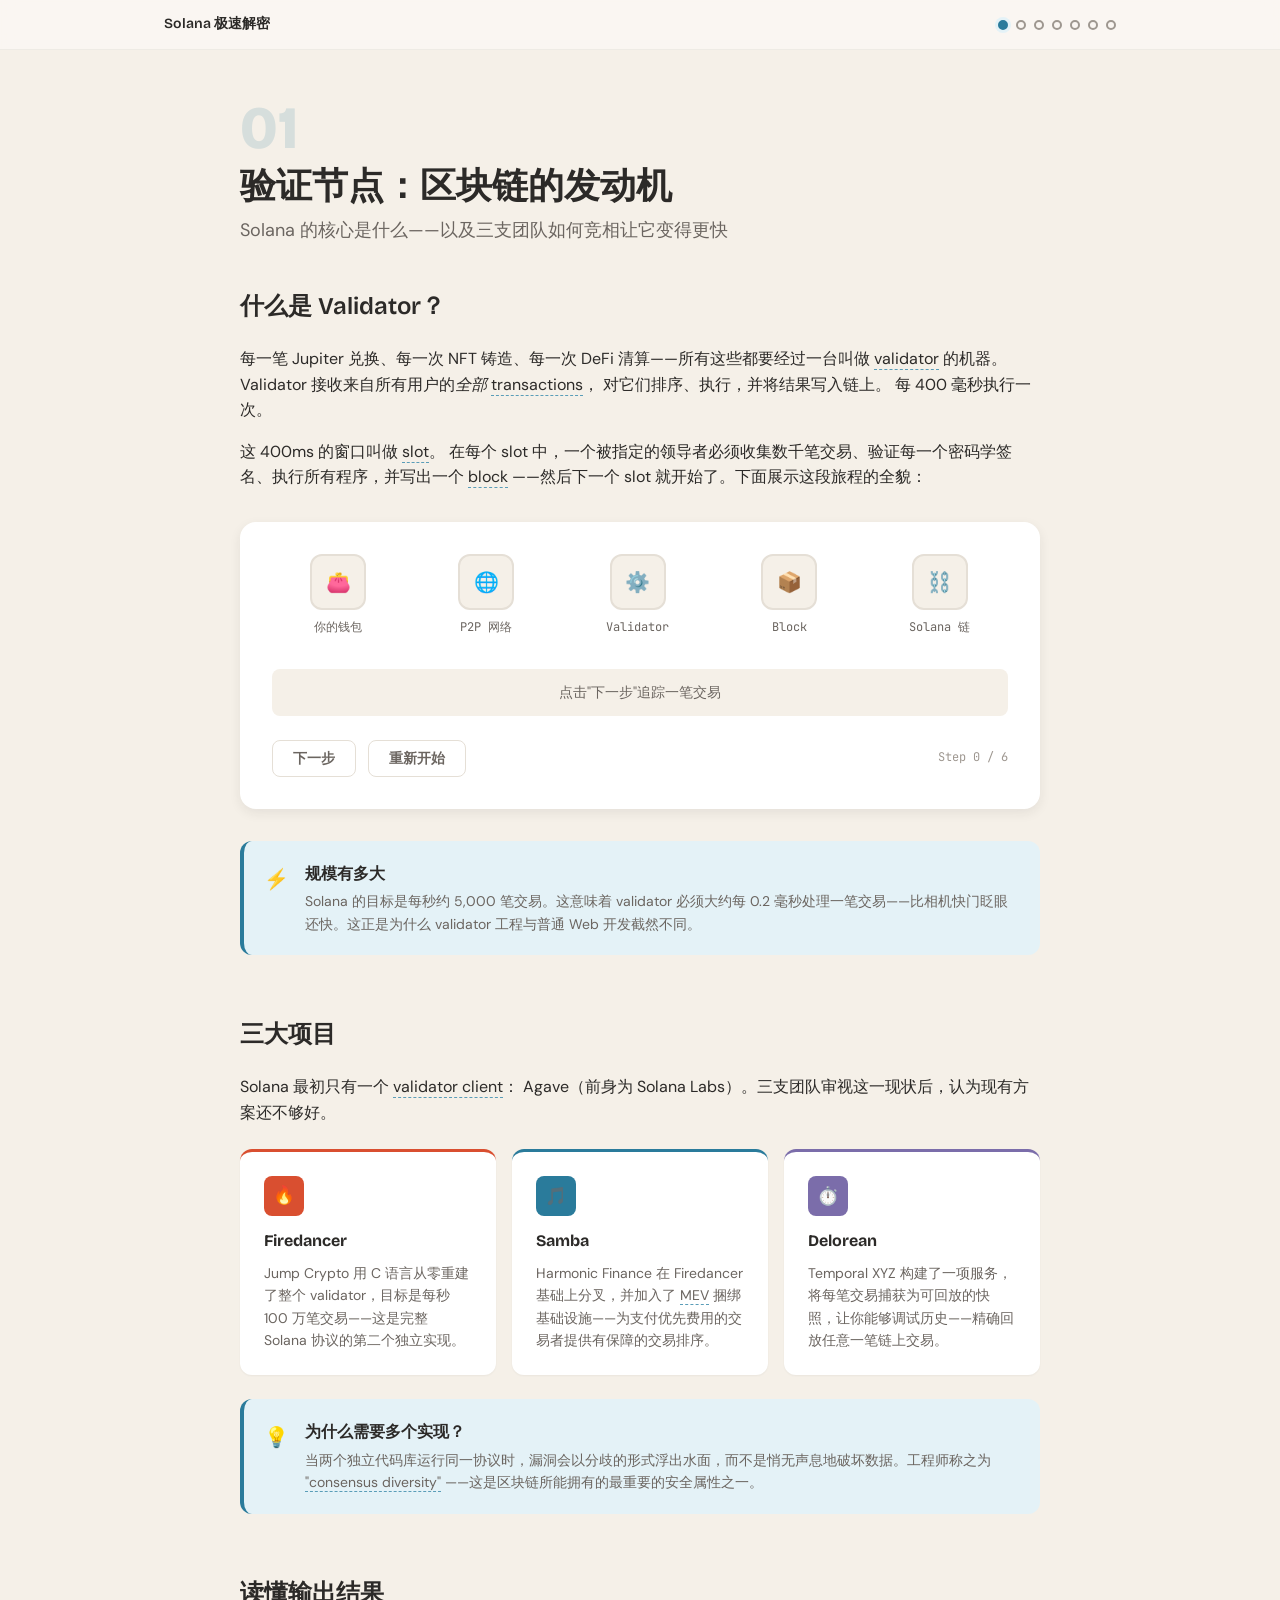
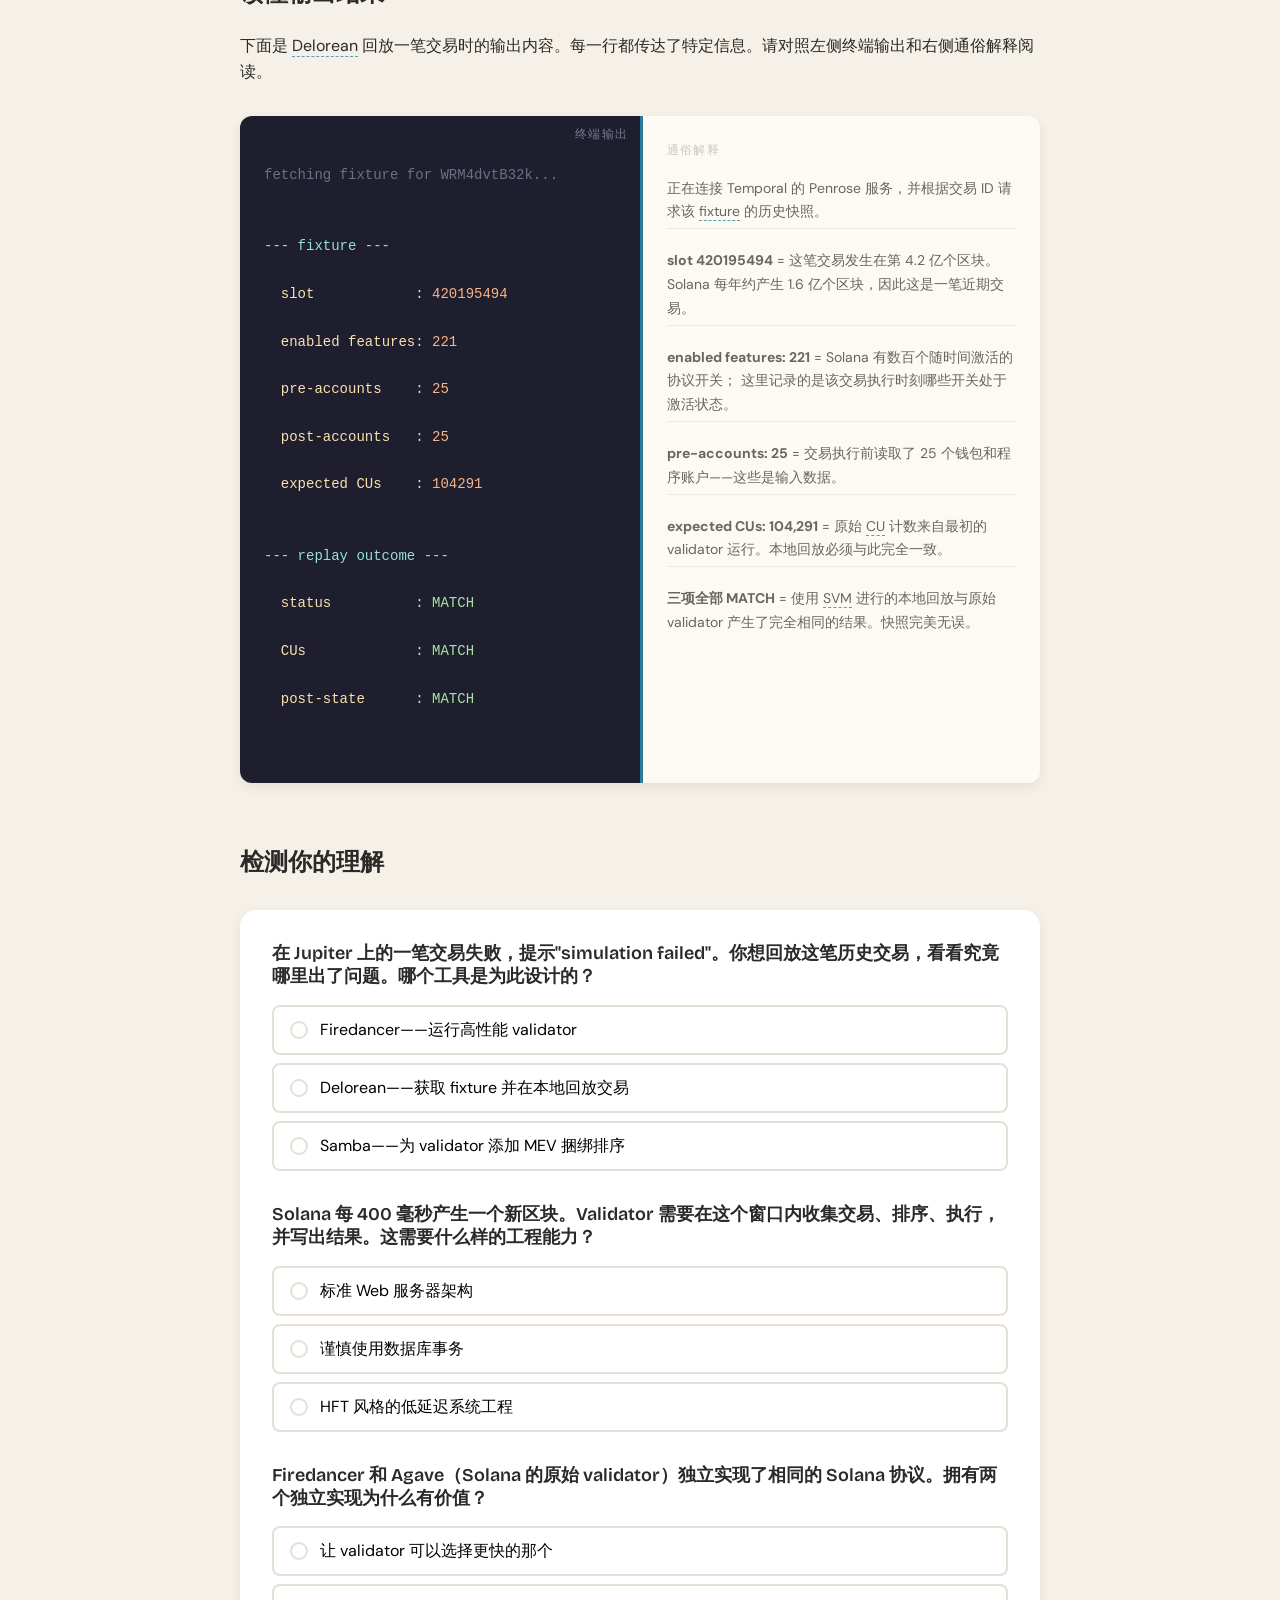
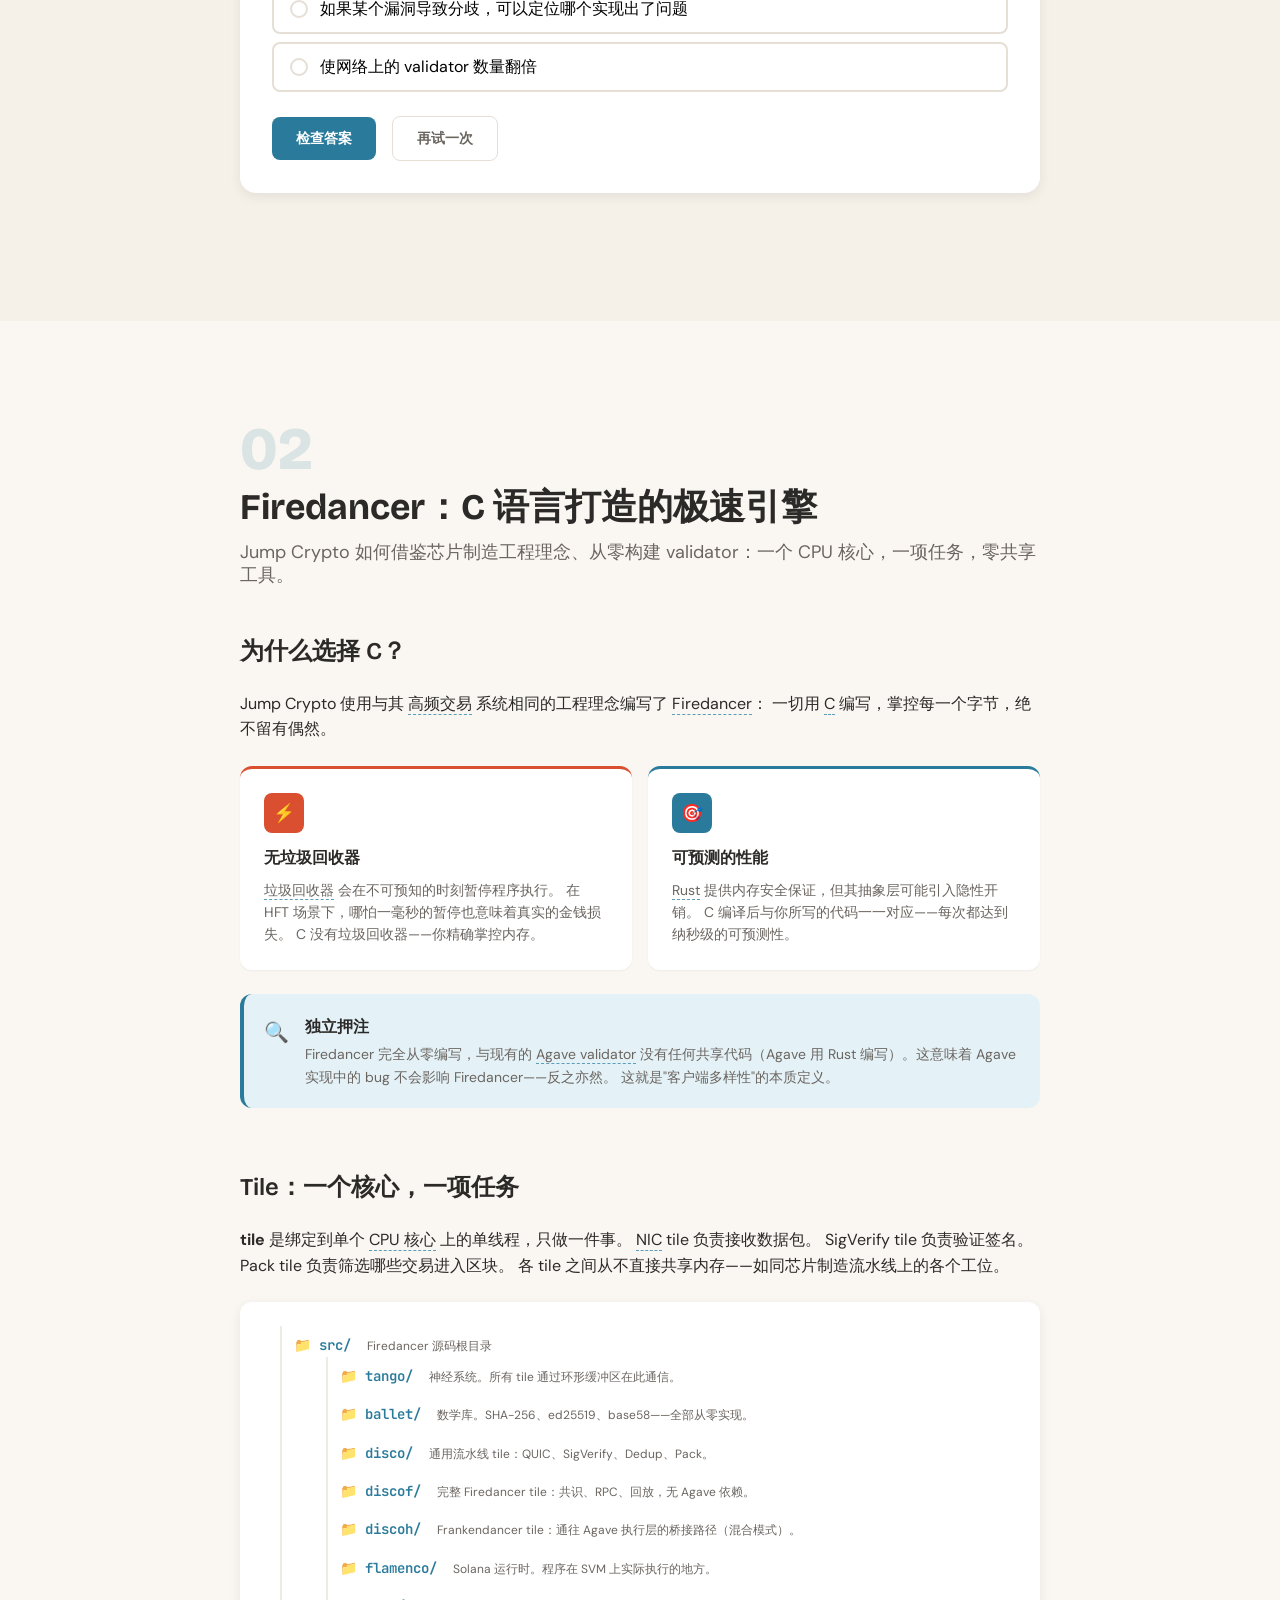
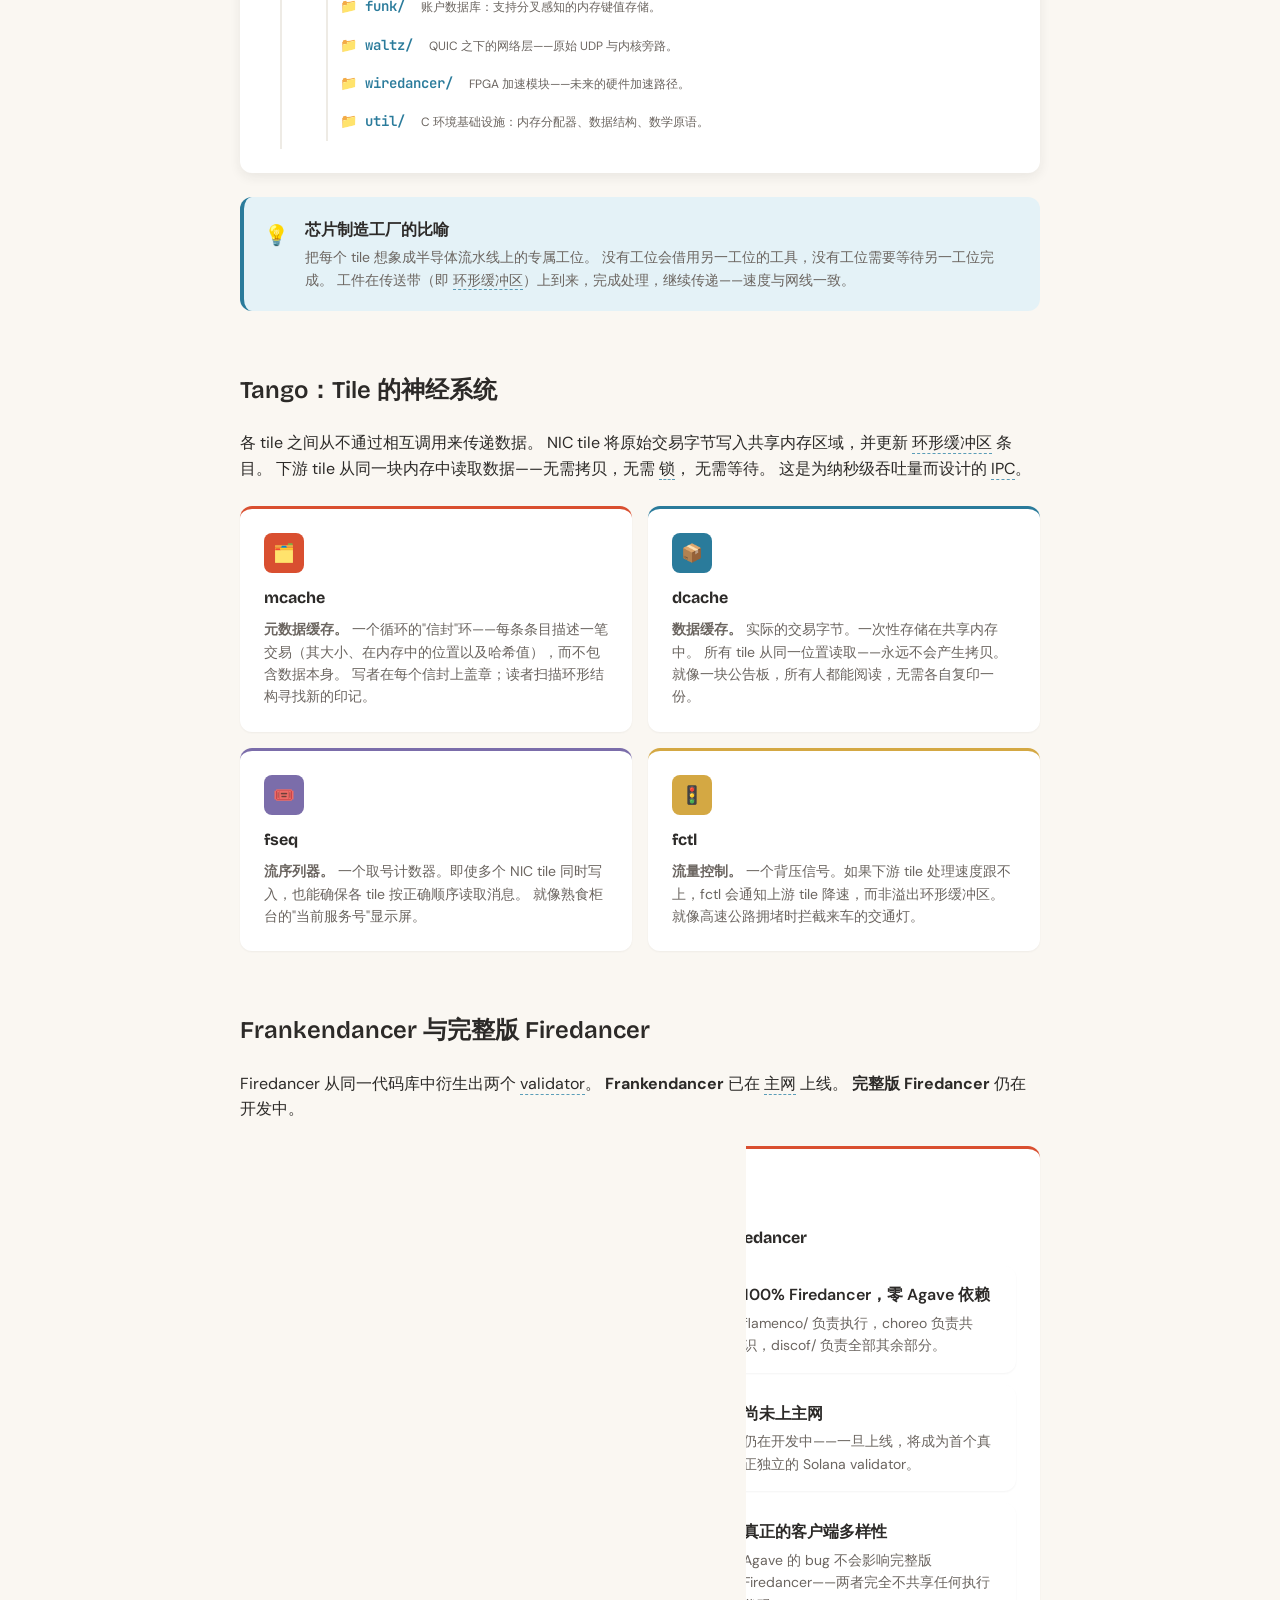
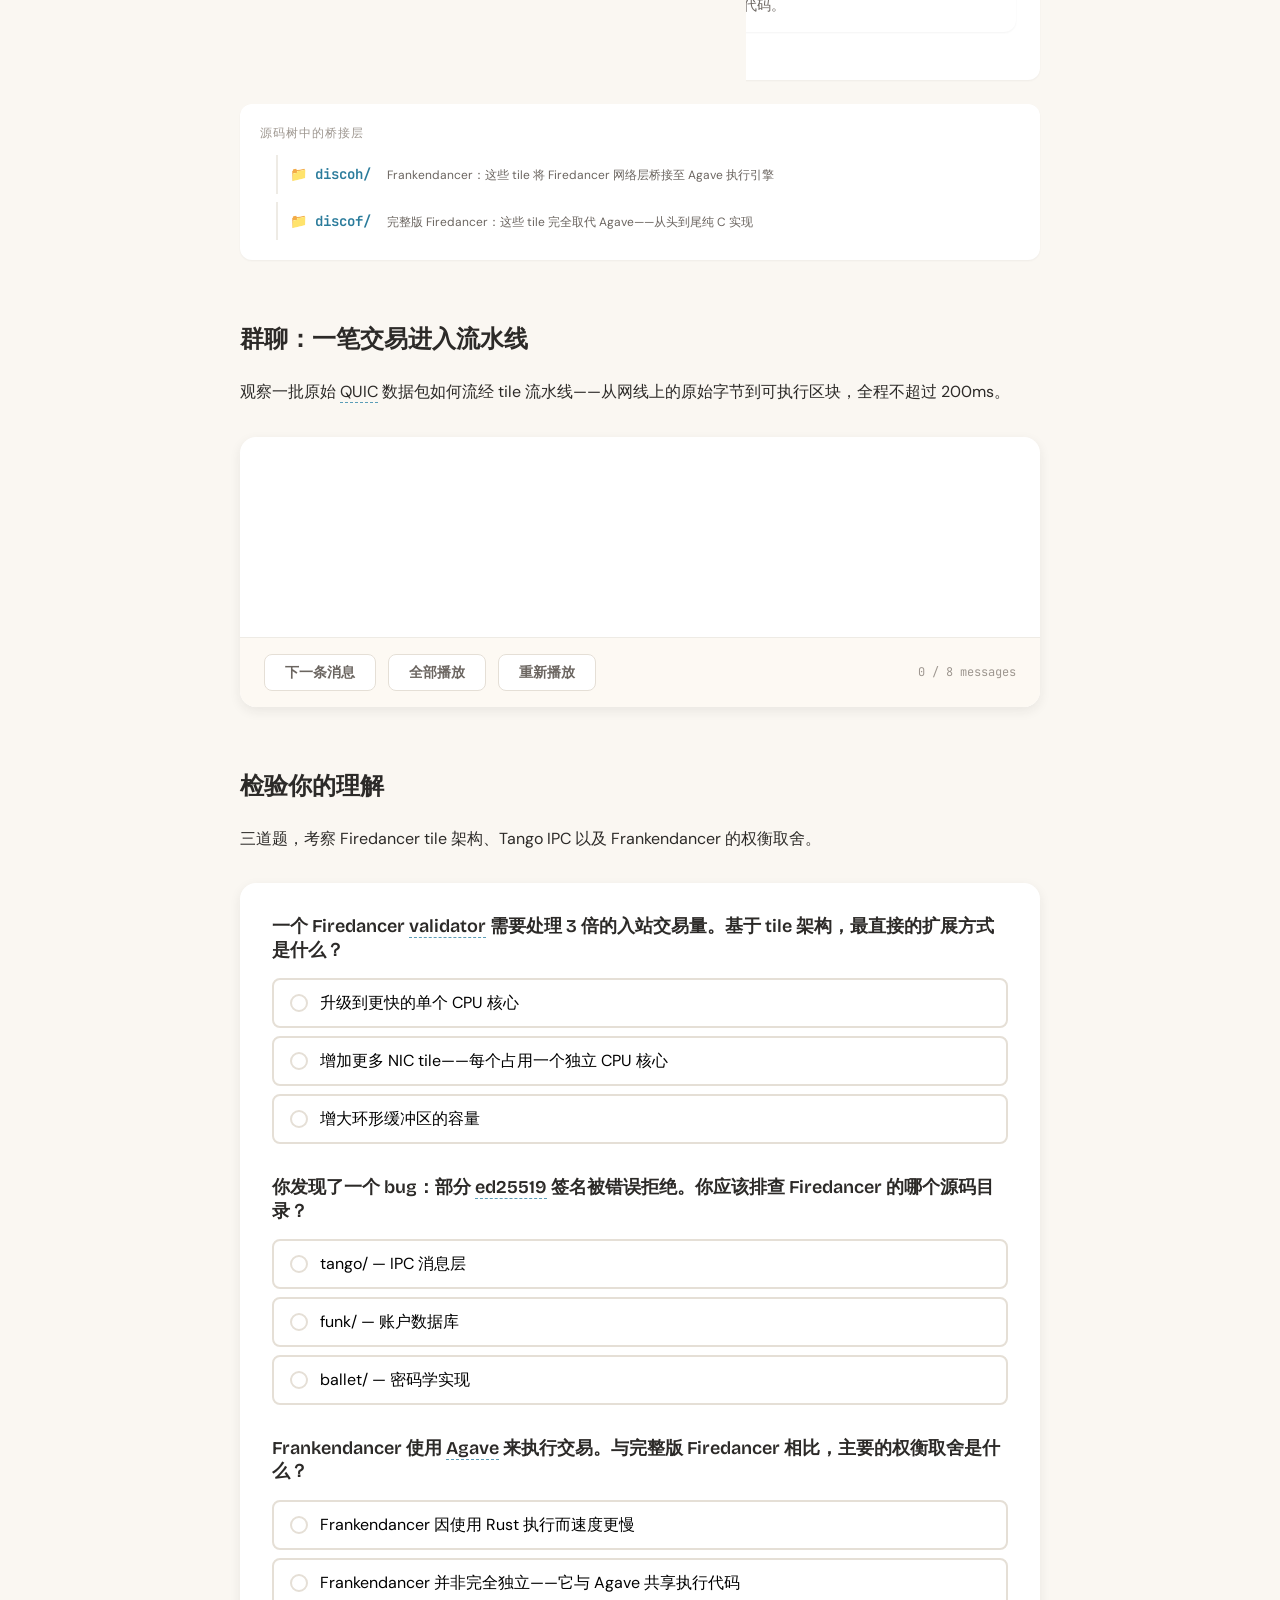
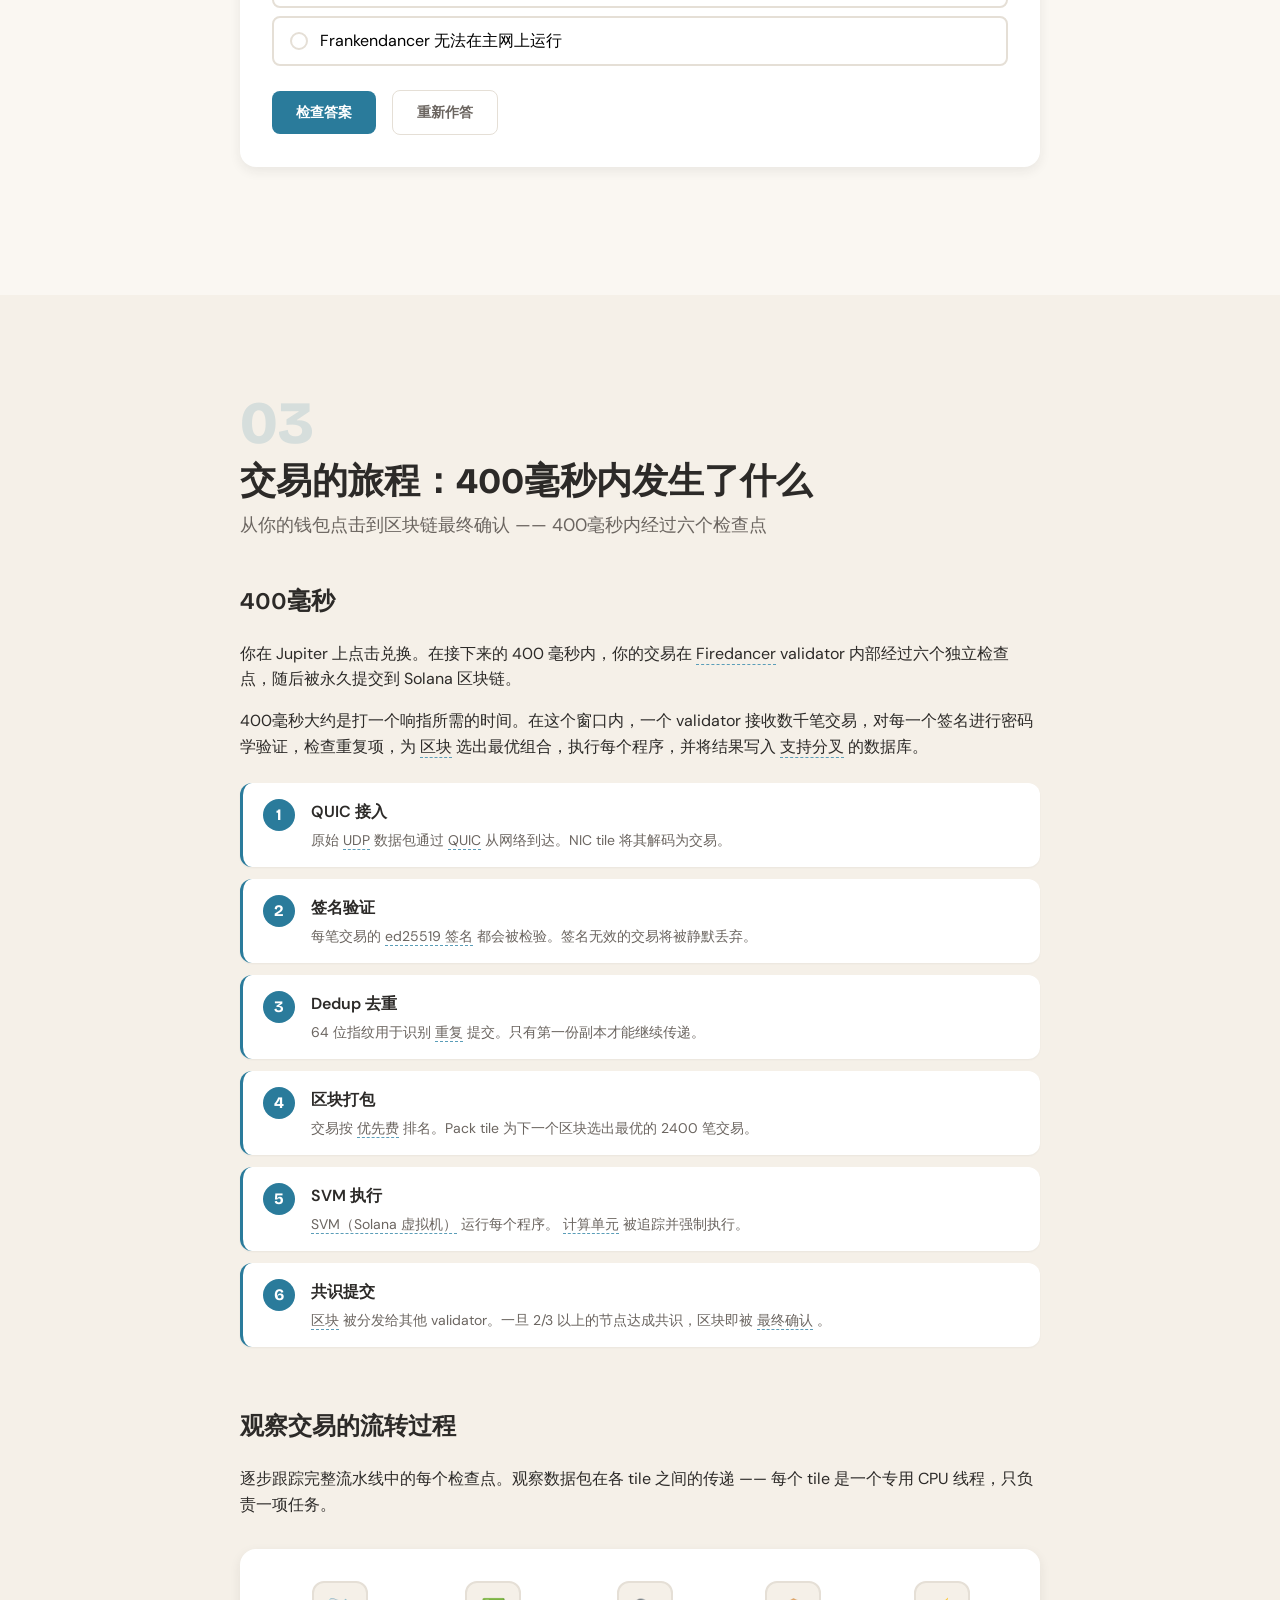
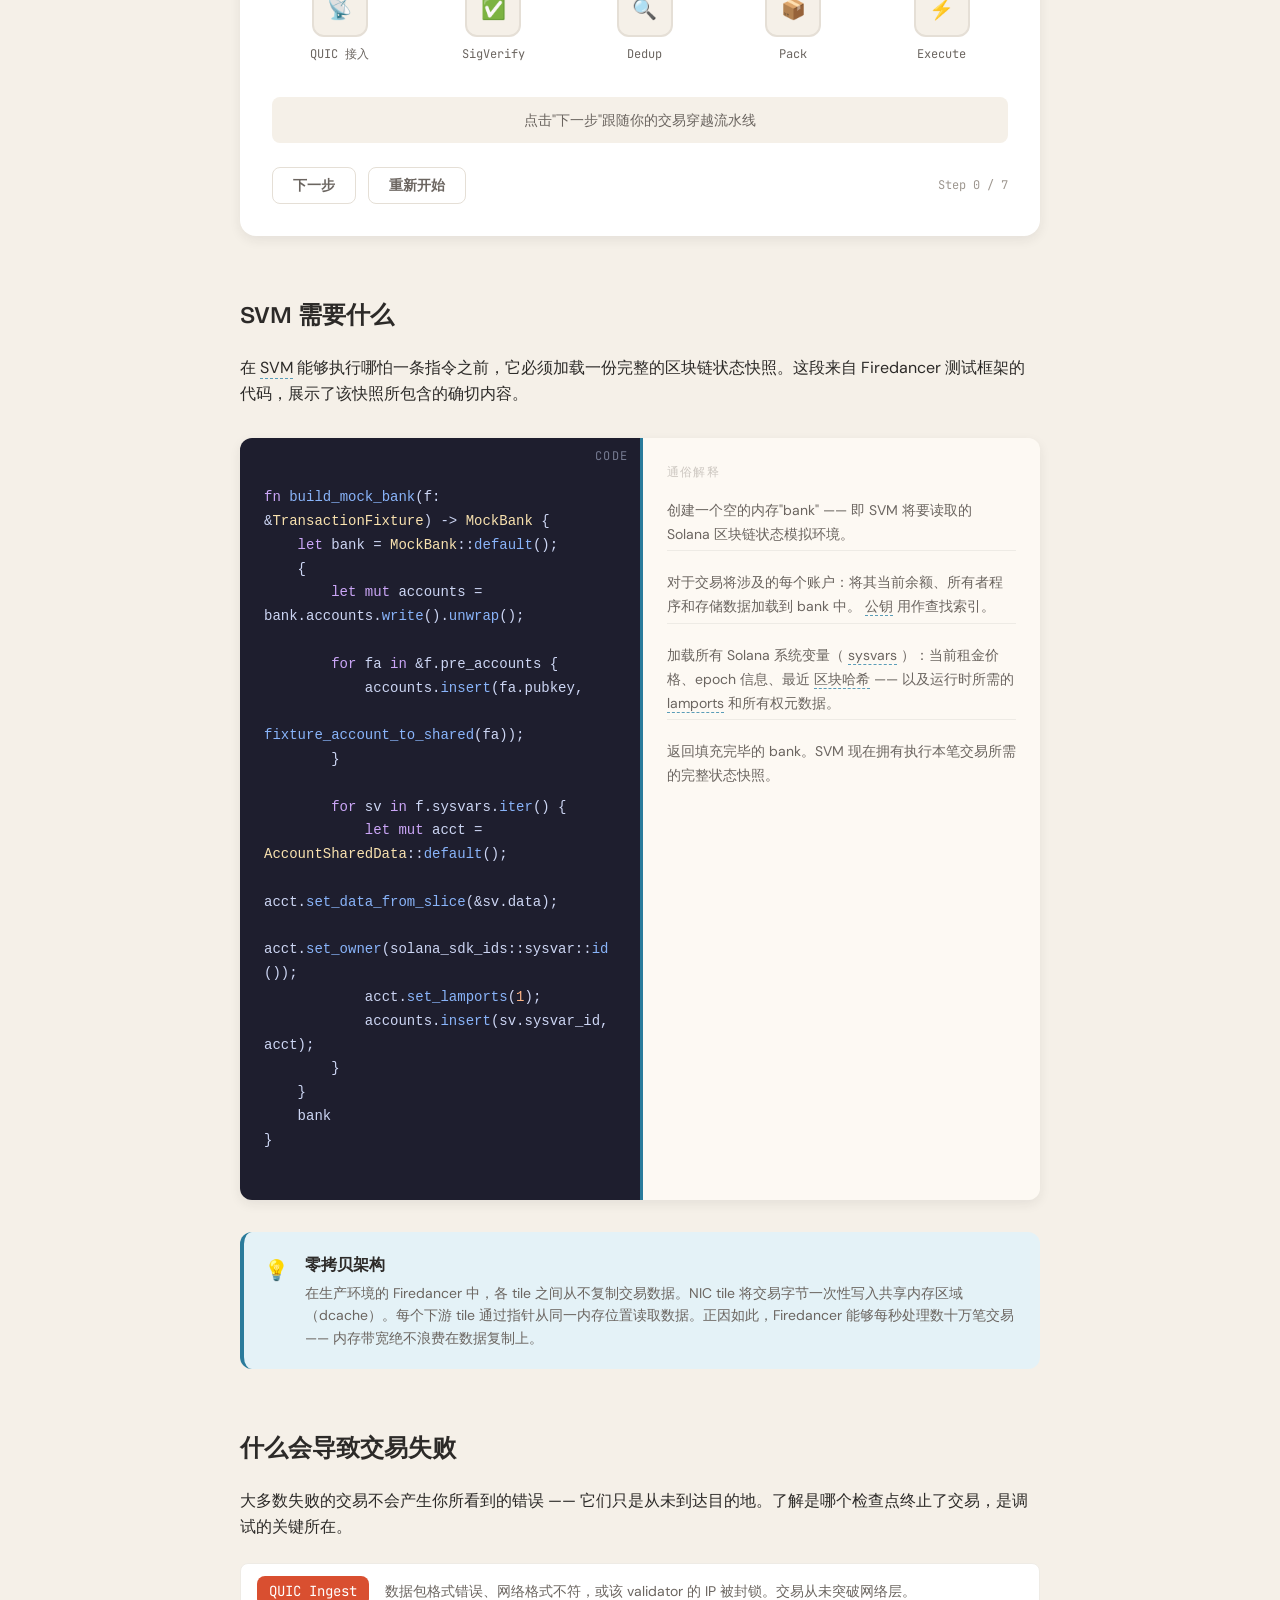
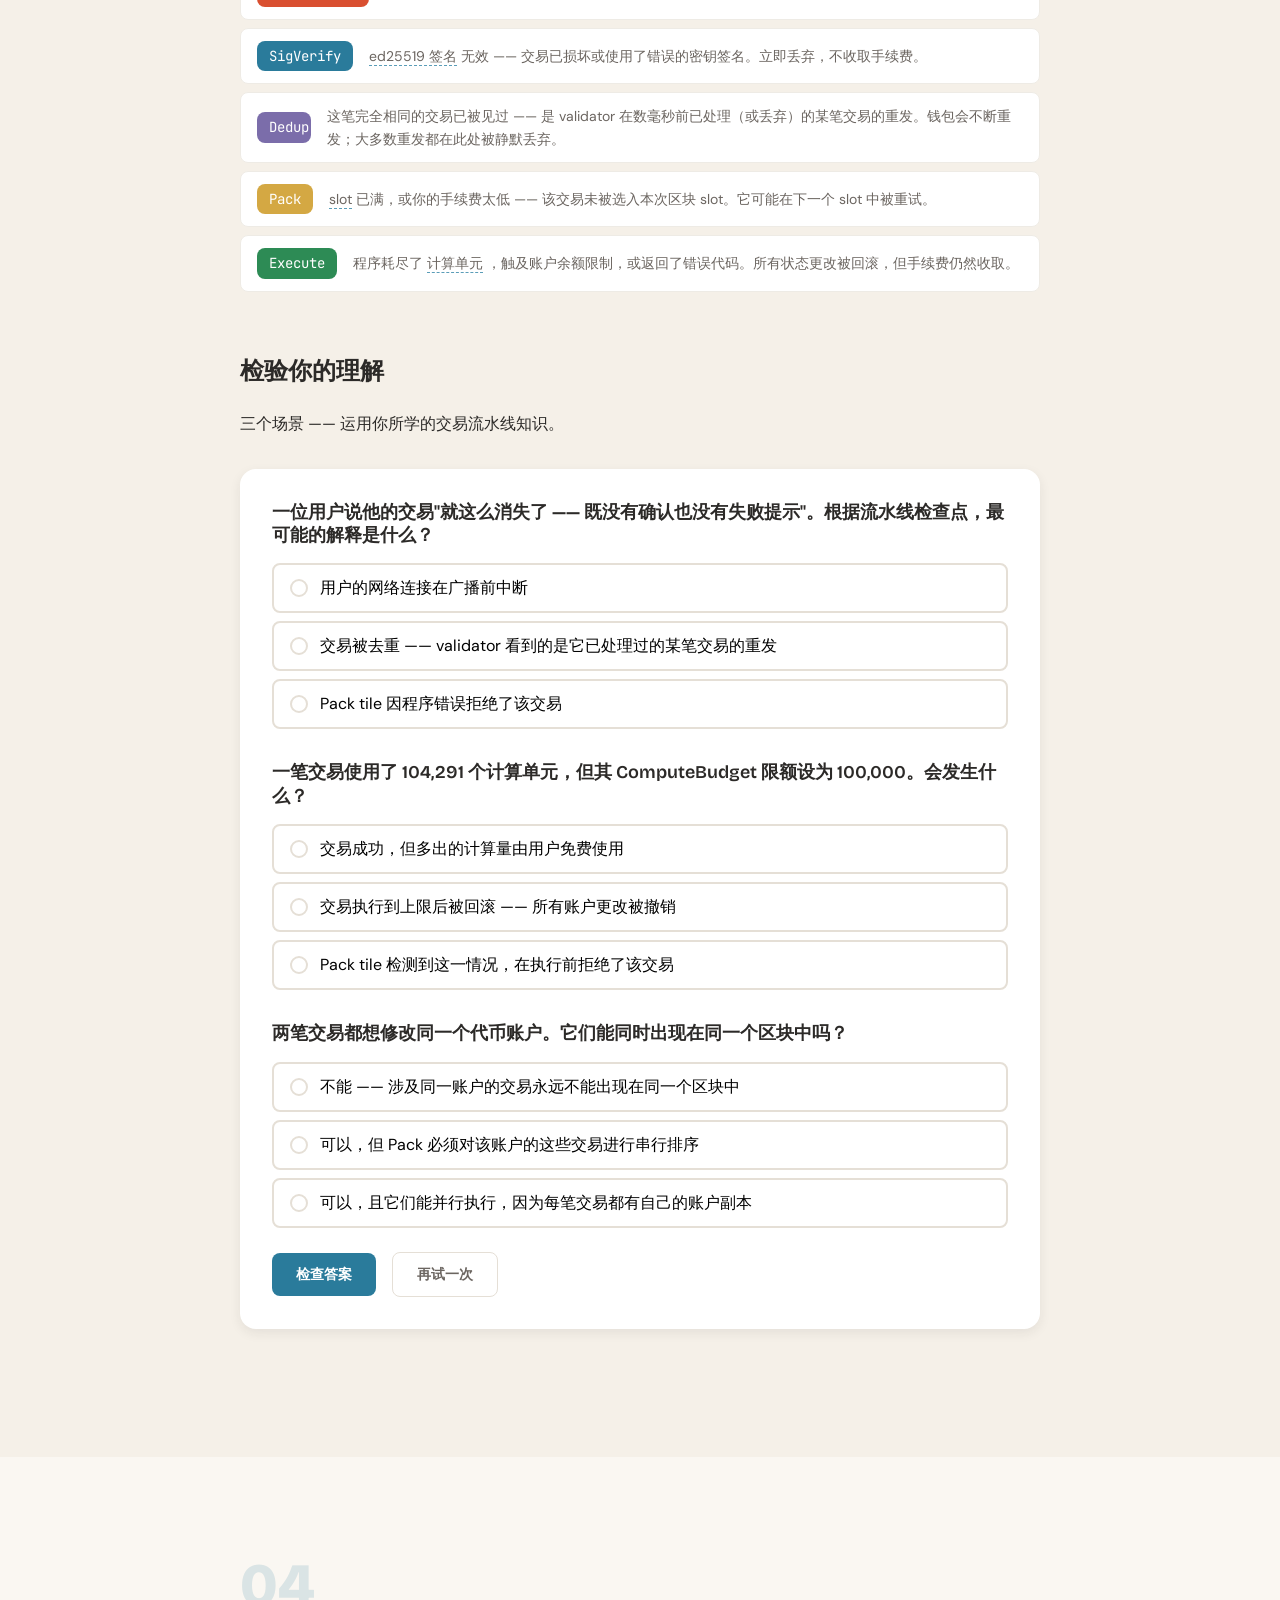
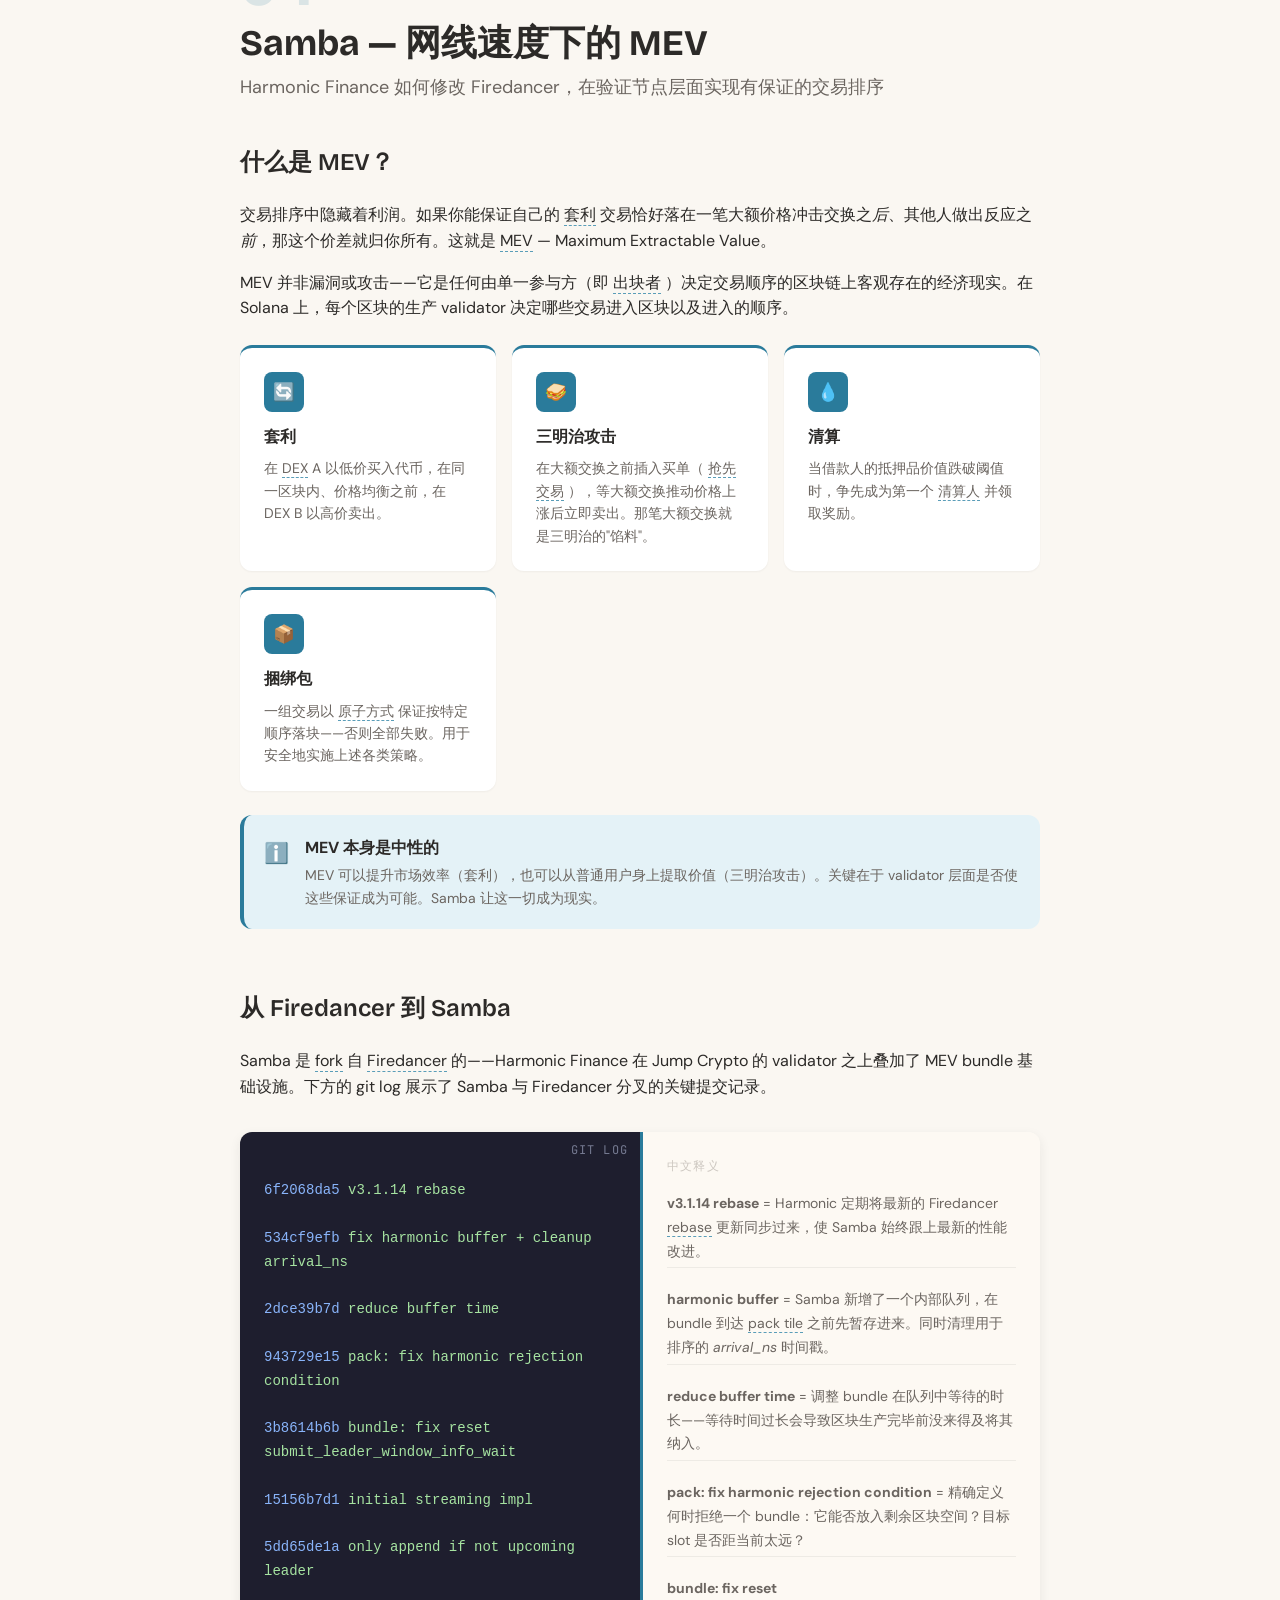
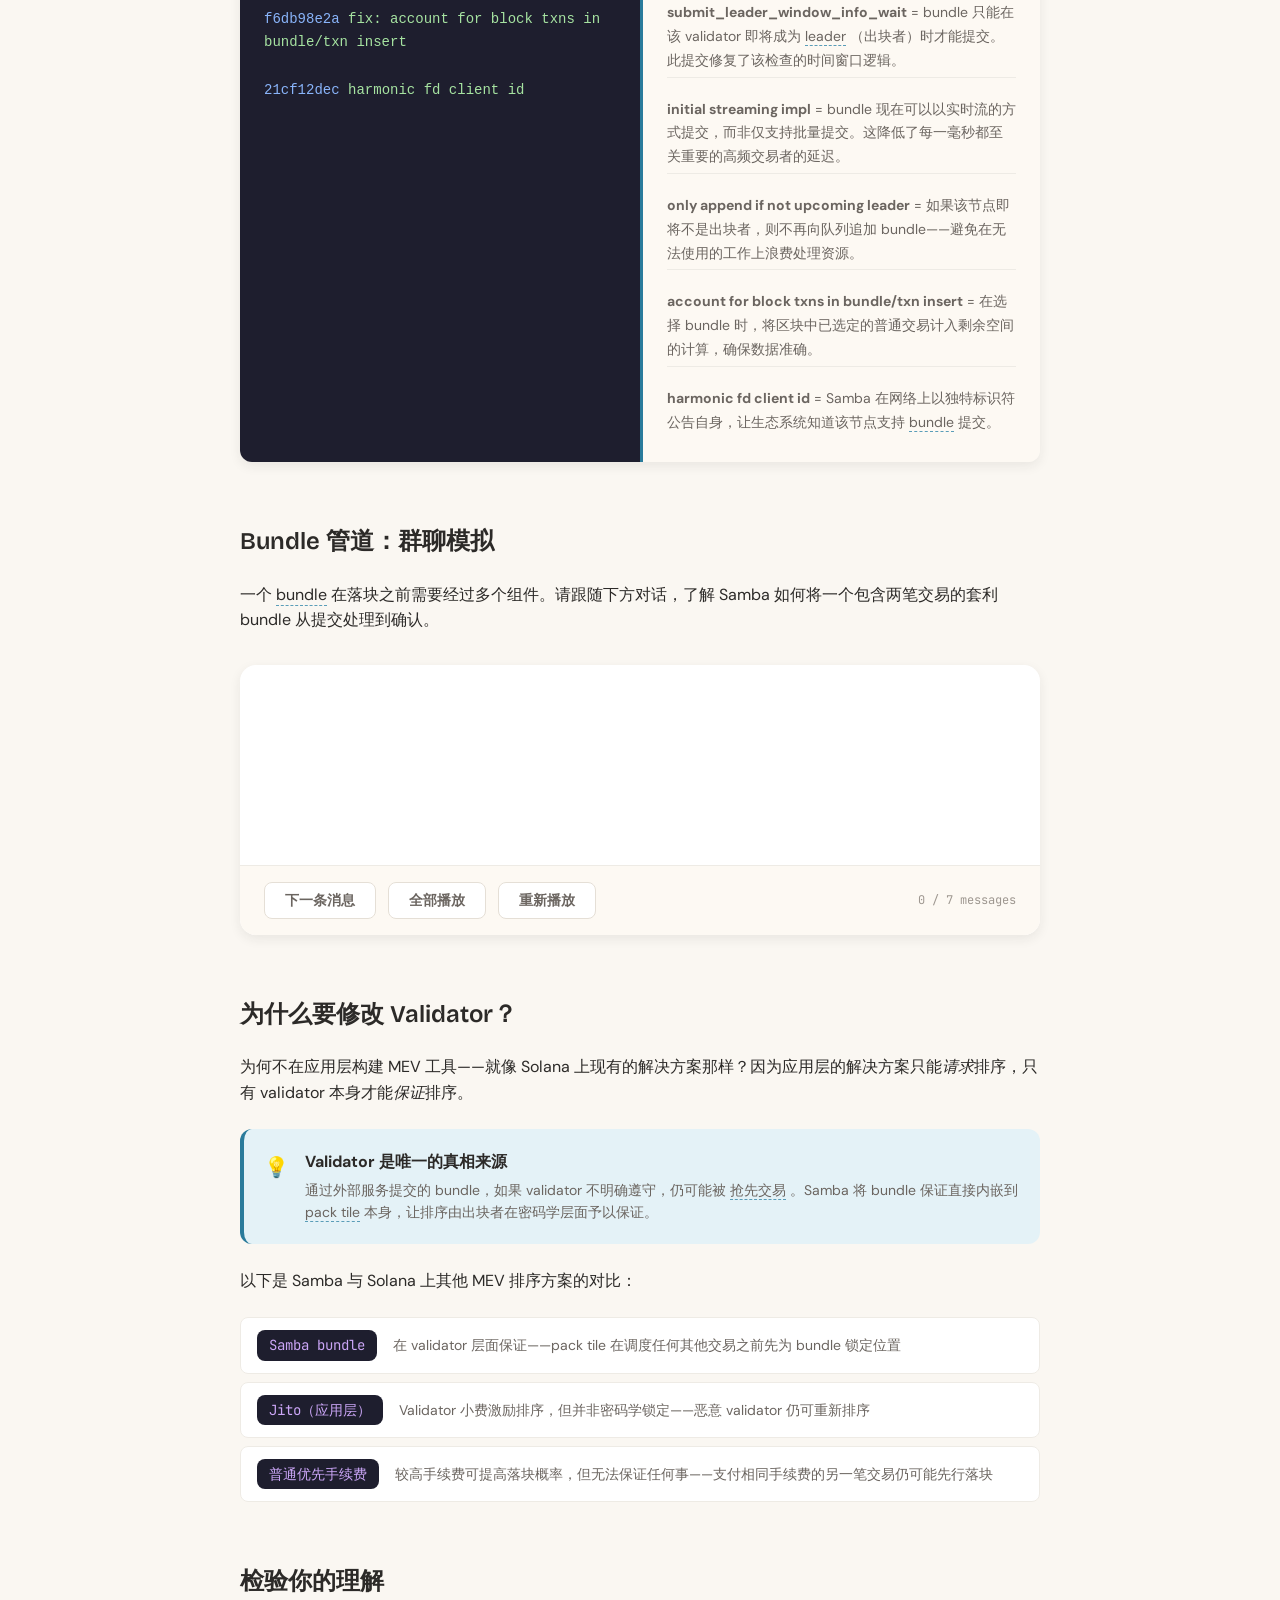
==== index.html @ f4f24567 "init: Solana 极速解密 — Solana Speed Demons course Self-contained 7-module HTML course on Solana validat" ====
<!DOCTYPE html>
<html lang="zh-CN">
<head>
  <meta charset="UTF-8">
  <meta name="viewport" content="width=device-width, initial-scale=1.0">
  <title>Solana 极速解密</title>

  <!-- 字体：使用国内镜像 loli.net 替代 Google Fonts -->
  <link rel="preconnect" href="https://fonts.loli.net">
  <link rel="preconnect" href="https://gstatic.loli.net" crossorigin>
  <link href="https://fonts.loli.net/css2?family=Bricolage+Grotesque:opsz,wght@12..96,400;12..96,600;12..96,700;12..96,800&family=DM+Sans:ital,opsz,wght@0,9..40,300;0,9..40,400;0,9..40,500;0,9..40,600;0,9..40,700;1,9..40,400;1,9..40,500&family=JetBrains+Mono:wght@400;500;600&display=swap" rel="stylesheet">

  <link rel="stylesheet" href="styles.css">

  <!-- Teal accent — crisp, technical, infrastructure-grade -->
  <style>
    :root {
      --color-accent:       #2A7B9B;
      --color-accent-hover: #1F6280;
      --color-accent-light: #E4F2F7;
      --color-accent-muted: #5A9DB8;
    }
  </style>

  <script src="main.js" defer></script>
</head>
<body>

  <nav class="nav" id="nav">
    <div class="progress-bar" id="progress-bar" role="progressbar" aria-valuenow="0" aria-valuemin="0" aria-valuemax="100"></div>
    <div class="nav-inner">
      <span class="nav-title">Solana 极速解密</span>
      <div class="nav-dots" id="nav-dots" role="tablist">
        <button class="nav-dot" data-target="module-1" data-tooltip="验证节点" role="tab" aria-label="第一章：验证节点"></button>
        <button class="nav-dot" data-target="module-2" data-tooltip="Firedancer：C 语言引擎" role="tab" aria-label="第二章：Firedancer：C 语言引擎"></button>
        <button class="nav-dot" data-target="module-3" data-tooltip="交易的旅程" role="tab" aria-label="第三章：交易的旅程"></button>
        <button class="nav-dot" data-target="module-4" data-tooltip="Samba：极速 MEV" role="tab" aria-label="第四章：Samba：极速 MEV"></button>
        <button class="nav-dot" data-target="module-5" data-tooltip="Delorean：时光机" role="tab" aria-label="第五章：Delorean：时光机"></button>
        <button class="nav-dot" data-target="module-6" data-tooltip="全局视野" role="tab" aria-label="第六章：全局视野"></button>
        <button class="nav-dot" data-target="module-7" data-tooltip="pmm-sim：私有 AMM 解剖" role="tab" aria-label="第七章：pmm-sim：私有 AMM 解剖"></button>
      </div>
    </div>
  </nav>

  <main id="main">
    <!-- modules/*.html content is assembled here by build.sh -->
<section class="module" id="module-1" style="background: var(--color-bg-warm)">
  <div class="module-content">

    <header class="module-header animate-in">
      <span class="module-number">01</span>
      <h1 class="module-title">验证节点：区块链的发动机</h1>
      <p class="module-subtitle">Solana 的核心是什么——以及三支团队如何竞相让它变得更快</p>
    </header>

    <div class="module-body">

      <!-- ============================================================ -->
      <!-- SCREEN 1: What Is a Validator?                               -->
      <!-- ============================================================ -->
      <section class="screen animate-in">
        <h2 class="screen-heading">什么是 Validator？</h2>

        <p class="screen-intro">
          每一笔 Jupiter 兑换、每一次 NFT 铸造、每一次 DeFi 清算——所有这些都要经过一台叫做
          <span class="term" data-definition="Validator 是参与 Solana 网络的计算机，负责接收交易、执行交易，并将结果写入区块链。可以把它想象成让每笔交易正式生效的可信裁判。">validator</span>
          的机器。Validator 接收来自所有用户的<em>全部</em>
          <span class="term" data-definition="交易是发送到区块链的签名指令——比如"用 10 USDC 换 SOL"或"把这个 NFT 转到那个钱包"。只有在 validator 处理之后，交易才会永久生效。">transactions</span>，
          对它们排序、执行，并将结果写入链上。
          每 400 毫秒执行一次。
        </p>

        <p>
          这 400ms 的窗口叫做
          <span class="term" data-definition="Slot 是 Solana 的时间单位——每 400 毫秒一个间隔，由一个指定的"领导者" validator 收集交易并产出区块。错过 slot，该区块就会被跳过。">slot</span>。
          在每个 slot 中，一个被指定的领导者必须收集数千笔交易、验证每一个密码学签名、执行所有程序，并写出一个
          <span class="term" data-definition="Block 是在单个 slot 内提交到区块链的一批交易。每个区块都链接到前一个区块，形成让历史记录防篡改的链条。">block</span>
          ——然后下一个 slot 就开始了。下面展示这段旅程的全貌：
        </p>

        <div class="flow-animation animate-in" data-steps="[
          {&quot;highlight&quot;:&quot;flow-actor-1&quot;,&quot;label&quot;:&quot;你在钱包中签署一笔交易（Jupiter、Phantom 等）&quot;},
          {&quot;highlight&quot;:&quot;flow-actor-2&quot;,&quot;label&quot;:&quot;你的交易广播到数百个 Solana 节点&quot;,&quot;packet&quot;:true,&quot;from&quot;:&quot;actor-1&quot;,&quot;to&quot;:&quot;actor-2&quot;},
          {&quot;highlight&quot;:&quot;flow-actor-3&quot;,&quot;label&quot;:&quot;当前领导者 validator 收到该交易&quot;,&quot;packet&quot;:true,&quot;from&quot;:&quot;actor-2&quot;,&quot;to&quot;:&quot;actor-3&quot;},
          {&quot;highlight&quot;:&quot;flow-actor-3&quot;,&quot;label&quot;:&quot;Validator 验证、排序并执行你的交易&quot;},
          {&quot;highlight&quot;:&quot;flow-actor-4&quot;,&quot;label&quot;:&quot;结果写入当前 block&quot;,&quot;packet&quot;:true,&quot;from&quot;:&quot;actor-3&quot;,&quot;to&quot;:&quot;actor-4&quot;},
          {&quot;highlight&quot;:&quot;flow-actor-5&quot;,&quot;label&quot;:&quot;Block 已确认。你的兑换已最终结算。&quot;,&quot;packet&quot;:true,&quot;from&quot;:&quot;actor-4&quot;,&quot;to&quot;:&quot;actor-5&quot;}
        ]">
          <div class="flow-actors">
            <div class="flow-actor" id="flow-actor-1">
              <div class="flow-actor-icon">👛</div>
              <span>你的钱包</span>
            </div>
            <div class="flow-actor" id="flow-actor-2">
              <div class="flow-actor-icon">🌐</div>
              <span>P2P 网络</span>
            </div>
            <div class="flow-actor" id="flow-actor-3">
              <div class="flow-actor-icon">⚙️</div>
              <span>Validator</span>
            </div>
            <div class="flow-actor" id="flow-actor-4">
              <div class="flow-actor-icon">📦</div>
              <span>Block</span>
            </div>
            <div class="flow-actor" id="flow-actor-5">
              <div class="flow-actor-icon">⛓️</div>
              <span>Solana 链</span>
            </div>
          </div>

          <div class="flow-packet" id="flow-packet"></div>

          <div class="flow-step-label" id="flow-label">点击"下一步"追踪一笔交易</div>

          <div class="flow-controls">
            <button class="btn flow-next-btn">下一步</button>
            <button class="btn flow-reset-btn">重新开始</button>
            <span class="flow-progress"></span>
          </div>
        </div>

        <div class="callout callout-info animate-in">
          <div class="callout-icon">⚡</div>
          <div class="callout-content">
            <strong class="callout-title">规模有多大</strong>
            <p>Solana 的目标是每秒约 5,000 笔交易。这意味着 validator 必须大约每 0.2 毫秒处理一笔交易——比相机快门眨眼还快。这正是为什么 validator 工程与普通 Web 开发截然不同。</p>
          </div>
        </div>
      </section>

      <!-- ============================================================ -->
      <!-- SCREEN 2: The Three Projects                                 -->
      <!-- ============================================================ -->
      <section class="screen animate-in">
        <h2 class="screen-heading">三大项目</h2>

        <p>
          Solana 最初只有一个
          <span class="term" data-definition="Validator client 是运行 Solana validator 节点的软件——接收交易、执行交易并参与共识的程序。多个独立实现可以运行相同协议，就像 Chrome 和 Firefox 都能浏览网页一样。">validator client</span>：
          Agave（前身为 Solana Labs）。三支团队审视这一现状后，认为现有方案还不够好。
        </p>

        <div class="pattern-cards animate-in stagger-children">
          <div class="pattern-card animate-in" style="border-top: 3px solid var(--color-actor-1)">
            <div class="pattern-icon" style="background: var(--color-actor-1)">🔥</div>
            <h4 class="pattern-title">Firedancer</h4>
            <p class="pattern-desc">Jump Crypto 用 C 语言从零重建了整个 validator，目标是每秒 100 万笔交易——这是完整 Solana 协议的第二个独立实现。</p>
          </div>
          <div class="pattern-card animate-in" style="border-top: 3px solid var(--color-actor-2)">
            <div class="pattern-icon" style="background: var(--color-actor-2)">🎵</div>
            <h4 class="pattern-title">Samba</h4>
            <p class="pattern-desc">Harmonic Finance 在 Firedancer 基础上分叉，并加入了
              <span class="term" data-definition="MEV 是最大可提取价值（Maximal Extractable Value）的缩写——validator 和机器人可以通过控制交易顺序来获取额外利润。例如，一笔推动价格的兑换，可以被率先看到它的人抢先交易。">MEV</span>
              捆绑基础设施——为支付优先费用的交易者提供有保障的交易排序。</p>
          </div>
          <div class="pattern-card animate-in" style="border-top: 3px solid var(--color-actor-3)">
            <div class="pattern-icon" style="background: var(--color-actor-3)">⏱️</div>
            <h4 class="pattern-title">Delorean</h4>
            <p class="pattern-desc">Temporal XYZ 构建了一项服务，将每笔交易捕获为可回放的快照，让你能够调试历史——精确回放任意一笔链上交易。</p>
          </div>
        </div>

        <div class="callout callout-accent animate-in">
          <div class="callout-icon">💡</div>
          <div class="callout-content">
            <strong class="callout-title">为什么需要多个实现？</strong>
            <p>当两个独立代码库运行同一协议时，漏洞会以分歧的形式浮出水面，而不是悄无声息地破坏数据。工程师称之为
              <span class="term" data-definition="共识多样性（Consensus diversity）是指多个独立的软件实现都遵循相同的区块链规则。如果其中一个存在漏洞，其他实现会将其揪出——就像驾驶舱里的两名飞行员可以互相纠错一样。">"consensus diversity"</span>
              ——这是区块链所能拥有的最重要的安全属性之一。</p>
          </div>
        </div>
      </section>

      <!-- ============================================================ -->
      <!-- SCREEN 3: Reading the Output                                 -->
      <!-- ============================================================ -->
      <section class="screen animate-in">
        <h2 class="screen-heading">读懂输出结果</h2>

        <p>
          下面是
          <span class="term" data-definition="Delorean 是 Temporal XYZ 开发的工具，能捕获 Solana 交易的完整历史快照——包括每个账户、每个程序、每个标志——让你可以在本地回放并调试哪里出了问题。">Delorean</span>
          回放一笔交易时的输出内容。每一行都传达了特定信息。请对照左侧终端输出和右侧通俗解释阅读。
        </p>

        <div class="translation-block animate-in">
          <div class="translation-code">
            <span class="translation-label">终端输出</span>
            <pre><code>
<span class="code-line"><span class="code-comment">fetching fixture for WRM4dvtB32k...</span></span>
<span class="code-line"></span>
<span class="code-line"><span class="code-operator">--- fixture ---</span></span>
<span class="code-line">  <span class="code-property">slot</span>            : <span class="code-number">420195494</span></span>
<span class="code-line">  <span class="code-property">enabled features</span>: <span class="code-number">221</span></span>
<span class="code-line">  <span class="code-property">pre-accounts</span>    : <span class="code-number">25</span></span>
<span class="code-line">  <span class="code-property">post-accounts</span>   : <span class="code-number">25</span></span>
<span class="code-line">  <span class="code-property">expected CUs</span>    : <span class="code-number">104291</span></span>
<span class="code-line"></span>
<span class="code-line"><span class="code-operator">--- replay outcome ---</span></span>
<span class="code-line">  <span class="code-property">status</span>          : <span class="code-string">MATCH</span></span>
<span class="code-line">  <span class="code-property">CUs</span>             : <span class="code-string">MATCH</span></span>
<span class="code-line">  <span class="code-property">post-state</span>      : <span class="code-string">MATCH</span></span>
            </code></pre>
          </div>
          <div class="translation-english">
            <span class="translation-label">通俗解释</span>
            <div class="translation-lines">
              <p class="tl">正在连接 Temporal 的 Penrose 服务，并根据交易 ID 请求该
                <span class="term" data-definition="Fixture 是一个完整的保存快照，包含重现某次计算所需的一切——历史上某一特定时刻的所有输入账户、功能标志和程序状态。">fixture</span>
                的历史快照。</p>
              <p class="tl"><strong>slot 420195494</strong> = 这笔交易发生在第 4.2 亿个区块。Solana 每年约产生 1.6 亿个区块，因此这是一笔近期交易。</p>
              <p class="tl"><strong>enabled features: 221</strong> = Solana 有数百个随时间激活的协议开关；
                这里记录的是该交易执行时刻哪些开关处于激活状态。</p>
              <p class="tl"><strong>pre-accounts: 25</strong> = 交易执行前读取了 25 个钱包和程序账户——这些是输入数据。</p>
              <p class="tl"><strong>expected CUs: 104,291</strong> = 原始
                <span class="term" data-definition="Compute unit（CU，计算单元）是 Solana 衡量计算工作量的单位——就像交易消耗的"卡路里"。每条指令都要花费 CU，每笔交易都有最大预算。超出限制会导致交易失败。">CU</span>
                计数来自最初的 validator 运行。本地回放必须与此完全一致。</p>
              <p class="tl"><strong>三项全部 MATCH</strong> = 使用
                <span class="term" data-definition="SVM（Solana Virtual Machine，Solana 虚拟机）是运行 Solana 程序的执行引擎，相当于以太坊上的 EVM——每个智能合约都在其中运行的核心机器。">SVM</span>
                进行的本地回放与原始 validator 产生了完全相同的结果。快照完美无误。</p>
            </div>
          </div>
        </div>
      </section>

      <!-- ============================================================ -->
      <!-- SCREEN 4: Quiz                                               -->
      <!-- ============================================================ -->
      <section class="screen animate-in">
        <h2 class="screen-heading">检测你的理解</h2>

        <div class="quiz-container animate-in" id="quiz-module1">

          <!-- Q1 -->
          <div class="quiz-question-block"
               data-correct="option-b"
               data-explanation-right="完全正确——Delorean 会获取交易时刻所有账户和程序的完整快照，并使用真实的 SVM 在本地回放。"
               data-explanation-wrong="想想哪个工具专注于调试历史交易，哪个用于运行 validator，哪个用于 MEV。">
            <h3 class="quiz-question">在 Jupiter 上的一笔交易失败，提示"simulation failed"。你想回放这笔历史交易，看看究竟哪里出了问题。哪个工具是为此设计的？</h3>
            <div class="quiz-options">
              <button class="quiz-option" data-value="option-a" onclick="selectOption(this)">
                <div class="quiz-option-radio"></div>
                <span>Firedancer——运行高性能 validator</span>
              </button>
              <button class="quiz-option" data-value="option-b" onclick="selectOption(this)">
                <div class="quiz-option-radio"></div>
                <span>Delorean——获取 fixture 并在本地回放交易</span>
              </button>
              <button class="quiz-option" data-value="option-c" onclick="selectOption(this)">
                <div class="quiz-option-radio"></div>
                <span>Samba——为 validator 添加 MEV 捆绑排序</span>
              </button>
            </div>
            <div class="quiz-feedback"></div>
          </div>

          <!-- Q2 -->
          <div class="quiz-question-block"
               data-correct="option-c"
               data-explanation-right="正确。400ms 听起来不短，但当你需要对数千笔交易进行完整的密码学验证时，你必须用上高频交易领域的每一个技巧。"
               data-explanation-wrong="标准 Web 服务器和数据库的延迟以毫秒到秒计——对于一个需要在 400ms 内处理数千笔交易的系统来说，远远太慢。">
            <h3 class="quiz-question">Solana 每 400 毫秒产生一个新区块。Validator 需要在这个窗口内收集交易、排序、执行，并写出结果。这需要什么样的工程能力？</h3>
            <div class="quiz-options">
              <button class="quiz-option" data-value="option-a" onclick="selectOption(this)">
                <div class="quiz-option-radio"></div>
                <span>标准 Web 服务器架构</span>
              </button>
              <button class="quiz-option" data-value="option-b" onclick="selectOption(this)">
                <div class="quiz-option-radio"></div>
                <span>谨慎使用数据库事务</span>
              </button>
              <button class="quiz-option" data-value="option-c" onclick="selectOption(this)">
                <div class="quiz-option-radio"></div>
                <span>HFT 风格的低延迟系统工程</span>
              </button>
            </div>
            <div class="quiz-feedback"></div>
          </div>

          <!-- Q3 -->
          <div class="quiz-question-block"
               data-correct="option-b"
               data-explanation-right="完全正确。客户端多样性意味着漏洞会以实现之间分歧的形式浮现，而不是同时悄然破坏所有 validator。这就叫 consensus diversity。"
               data-explanation-wrong="速度选择和 validator 数量并非主要收益——核心价值在于韧性。当两个独立系统出现分歧，你就知道有漏洞需要排查了。">
            <h3 class="quiz-question">Firedancer 和 Agave（Solana 的原始 validator）独立实现了相同的 Solana 协议。拥有两个独立实现为什么有价值？</h3>
            <div class="quiz-options">
              <button class="quiz-option" data-value="option-a" onclick="selectOption(this)">
                <div class="quiz-option-radio"></div>
                <span>让 validator 可以选择更快的那个</span>
              </button>
              <button class="quiz-option" data-value="option-b" onclick="selectOption(this)">
                <div class="quiz-option-radio"></div>
                <span>如果某个漏洞导致分歧，可以定位哪个实现出了问题</span>
              </button>
              <button class="quiz-option" data-value="option-c" onclick="selectOption(this)">
                <div class="quiz-option-radio"></div>
                <span>使网络上的 validator 数量翻倍</span>
              </button>
            </div>
            <div class="quiz-feedback"></div>
          </div>

          <button class="quiz-check-btn" onclick="checkQuiz('quiz-module1')">检查答案</button>
          <button class="quiz-reset-btn" onclick="resetQuiz('quiz-module1')">再试一次</button>
        </div>
      </section>

    </div><!-- /.module-body -->
  </div><!-- /.module-content -->
</section>
<section class="module" id="module-2" style="background: var(--color-bg)">
  <div class="module-content">

    <header class="module-header animate-in">
      <span class="module-number">02</span>
      <h1 class="module-title">Firedancer：C 语言打造的极速引擎</h1>
      <p class="module-subtitle">Jump Crypto 如何借鉴芯片制造工程理念、从零构建 validator：一个 CPU 核心，一项任务，零共享工具。</p>
    </header>

    <div class="module-body">

      <!-- ===================== SCREEN 1: WHY C? ===================== -->
      <section class="screen animate-in">
        <h2 class="screen-heading">为什么选择 C？</h2>

        <p class="screen-lead">
          Jump Crypto 使用与其
          <span class="term" data-definition="高频交易（HFT）是一种通过算法每秒执行数千笔订单的金融交易方式。哪怕一微秒的延迟，也可能决定盈亏。">高频交易</span>
          系统相同的工程理念编写了
          <span class="term" data-definition="Firedancer 是 Jump Crypto 从零开始重新实现的 Solana validator——负责处理交易、参与共识的核心软件。完全用 C 语言编写。">Firedancer</span>：
          一切用
          <span class="term" data-definition="C 是一门底层编程语言，让你直接掌控内存与硬件。没有自动内存管理——你来决定每一个字节的分配与释放时机。">C</span>
          编写，掌控每一个字节，绝不留有偶然。
        </p>

        <div class="pattern-cards animate-in" style="grid-template-columns: 1fr 1fr; margin: var(--space-6) 0;">
          <div class="pattern-card" style="border-top: 3px solid var(--color-actor-1)">
            <div class="pattern-icon" style="background: var(--color-actor-1)">⚡</div>
            <h4 class="pattern-title">无垃圾回收器</h4>
            <p class="pattern-desc">
              <span class="term" data-definition="垃圾回收器是 Java、Go、Python 等语言的运行时特性，会自动释放不再使用的内存。但代价是：它会在不可预知的时刻暂停程序——有时长达数毫秒。">垃圾回收器</span>
              会在不可预知的时刻暂停程序执行。
              在 HFT 场景下，哪怕一毫秒的暂停也意味着真实的金钱损失。
              C 没有垃圾回收器——你精确掌控内存。
            </p>
          </div>
          <div class="pattern-card" style="border-top: 3px solid var(--color-actor-2)">
            <div class="pattern-icon" style="background: var(--color-actor-2)">🎯</div>
            <h4 class="pattern-title">可预测的性能</h4>
            <p class="pattern-desc">
              <span class="term" data-definition="Rust 是一门现代系统编程语言，在编译期强制保证内存安全。它没有垃圾回收器，但其安全抽象有时会引入 Firedancer 希望避免的额外开销。">Rust</span>
              提供内存安全保证，但其抽象层可能引入隐性开销。
              C 编译后与你所写的代码一一对应——每次都达到纳秒级的可预测性。
            </p>
          </div>
        </div>

        <div class="callout callout-info animate-in">
          <div class="callout-icon">🔍</div>
          <div class="callout-content">
            <strong class="callout-title">独立押注</strong>
            <p>
              Firedancer 完全从零编写，与现有的
              <span class="term" data-definition="Agave（前身为 Solana Labs validator）是原始的 Solana validator 客户端，用 Rust 编写，是当前主网最主流的客户端。">Agave validator</span>
              没有任何共享代码（Agave 用 Rust 编写）。这意味着 Agave 实现中的 bug 不会影响 Firedancer——反之亦然。
              这就是"客户端多样性"的本质定义。
            </p>
          </div>
        </div>
      </section>

      <!-- ===================== SCREEN 2: TILES ===================== -->
      <section class="screen animate-in">
        <h2 class="screen-heading">Tile：一个核心，一项任务</h2>

        <p>
          <strong>tile</strong> 是绑定到单个
          <span class="term" data-definition="CPU 核心是现代处理器芯片内部的独立计算单元。一颗 32 核 CPU 可以同时运行 32 个线程——每个线程独占一个核心，互不共享。">CPU 核心</span>
          上的单线程，只做一件事。
          <span class="term" data-definition="NIC（网络接口卡）是连接服务器与网络的硬件组件。在 Firedancer 中，NIC tile 位于流水线的最前端，直接从网线上接收原始数据包。">NIC</span>
          tile 负责接收数据包。
          SigVerify tile 负责验证签名。
          Pack tile 负责筛选哪些交易进入区块。
          各 tile 之间从不直接共享内存——如同芯片制造流水线上的各个工位。
        </p>

        <div class="file-tree animate-in" style="margin: var(--space-6) 0; background: var(--color-surface); border-radius: var(--radius-md); padding: var(--space-6); box-shadow: var(--shadow-md);">
          <div class="ft-folder open">
            <span class="ft-name">src/</span>
            <span class="ft-desc">Firedancer 源码根目录</span>
            <div class="ft-children">
              <div class="ft-folder">
                <span class="ft-name">tango/</span>
                <span class="ft-desc">神经系统。所有 tile 通过环形缓冲区在此通信。</span>
              </div>
              <div class="ft-folder">
                <span class="ft-name">ballet/</span>
                <span class="ft-desc">数学库。SHA-256、ed25519、base58——全部从零实现。</span>
              </div>
              <div class="ft-folder">
                <span class="ft-name">disco/</span>
                <span class="ft-desc">通用流水线 tile：QUIC、SigVerify、Dedup、Pack。</span>
              </div>
              <div class="ft-folder">
                <span class="ft-name">discof/</span>
                <span class="ft-desc">完整 Firedancer tile：共识、RPC、回放，无 Agave 依赖。</span>
              </div>
              <div class="ft-folder">
                <span class="ft-name">discoh/</span>
                <span class="ft-desc">Frankendancer tile：通往 Agave 执行层的桥接路径（混合模式）。</span>
              </div>
              <div class="ft-folder">
                <span class="ft-name">flamenco/</span>
                <span class="ft-desc">Solana 运行时。程序在 SVM 上实际执行的地方。</span>
              </div>
              <div class="ft-folder">
                <span class="ft-name">funk/</span>
                <span class="ft-desc">账户数据库：支持分叉感知的内存键值存储。</span>
              </div>
              <div class="ft-folder">
                <span class="ft-name">waltz/</span>
                <span class="ft-desc">QUIC 之下的网络层——原始 UDP 与内核旁路。</span>
              </div>
              <div class="ft-folder">
                <span class="ft-name">wiredancer/</span>
                <span class="ft-desc">FPGA 加速模块——未来的硬件加速路径。</span>
              </div>
              <div class="ft-folder">
                <span class="ft-name">util/</span>
                <span class="ft-desc">C 环境基础设施：内存分配器、数据结构、数学原语。</span>
              </div>
            </div>
          </div>
        </div>

        <div class="callout callout-accent animate-in">
          <div class="callout-icon">💡</div>
          <div class="callout-content">
            <strong class="callout-title">芯片制造工厂的比喻</strong>
            <p>
              把每个 tile 想象成半导体流水线上的专属工位。
              没有工位会借用另一工位的工具，没有工位需要等待另一工位完成。
              工件在传送带（即
              <span class="term" data-definition="环形缓冲区是内存中固定大小的循环队列。写指针到达末尾时回绕到起点，实现持续数据流，无需任何内存分配或释放操作。">环形缓冲区</span>）上到来，完成处理，继续传递——速度与网线一致。
            </p>
          </div>
        </div>
      </section>

      <!-- ===================== SCREEN 3: TANGO ===================== -->
      <section class="screen animate-in">
        <h2 class="screen-heading">Tango：Tile 的神经系统</h2>

        <p>
          各 tile 之间从不通过相互调用来传递数据。
          NIC tile 将原始交易字节写入共享内存区域，并更新
          <span class="term" data-definition="环形缓冲区是存储在内存中的固定大小循环队列。一个写者推进写指针，读者各自推进自己的读指针。无需加锁——读者只需跟随写者的步伐。">环形缓冲区</span>
          条目。
          下游 tile 从同一块内存中读取数据——无需拷贝，无需
          <span class="term" data-definition="锁（或互斥量）是一种强制线程轮流访问共享数据的机制。加锁虽然正确，但很慢——当一个线程持有锁时，所有其他线程都必须等待。Tango 完全避免了锁的使用。">锁</span>，
          无需等待。
          这是为纳秒级吞吐量而设计的
          <span class="term" data-definition="IPC 即进程间通信——任何让独立线程或进程共享数据的机制。Tango 是 Firedancer 自研的 IPC 系统，完全不使用锁。">IPC</span>。
        </p>

        <div class="pattern-cards animate-in stagger-children" style="grid-template-columns: repeat(2, 1fr); margin: var(--space-6) 0;">
          <div class="pattern-card animate-in" style="border-top: 3px solid var(--color-actor-1)">
            <div class="pattern-icon" style="background: var(--color-actor-1)">🗂️</div>
            <h4 class="pattern-title">mcache</h4>
            <p class="pattern-desc">
              <strong>元数据缓存。</strong>
              一个循环的"信封"环——每条条目描述一笔交易（其大小、在内存中的位置以及哈希值），而不包含数据本身。
              写者在每个信封上盖章；读者扫描环形结构寻找新的印记。
            </p>
          </div>
          <div class="pattern-card animate-in" style="border-top: 3px solid var(--color-actor-2)">
            <div class="pattern-icon" style="background: var(--color-actor-2)">📦</div>
            <h4 class="pattern-title">dcache</h4>
            <p class="pattern-desc">
              <strong>数据缓存。</strong>
              实际的交易字节。一次性存储在共享内存中。
              所有 tile 从同一位置读取——永远不会产生拷贝。
              就像一块公告板，所有人都能阅读，无需各自复印一份。
            </p>
          </div>
          <div class="pattern-card animate-in" style="border-top: 3px solid var(--color-actor-3)">
            <div class="pattern-icon" style="background: var(--color-actor-3)">🎟️</div>
            <h4 class="pattern-title">fseq</h4>
            <p class="pattern-desc">
              <strong>流序列器。</strong>
              一个取号计数器。即使多个 NIC tile 同时写入，也能确保各 tile 按正确顺序读取消息。
              就像熟食柜台的"当前服务号"显示屏。
            </p>
          </div>
          <div class="pattern-card animate-in" style="border-top: 3px solid var(--color-actor-4)">
            <div class="pattern-icon" style="background: var(--color-actor-4)">🚦</div>
            <h4 class="pattern-title">fctl</h4>
            <p class="pattern-desc">
              <strong>流量控制。</strong>
              一个背压信号。如果下游 tile 处理速度跟不上，fctl 会通知上游 tile 降速，而非溢出环形缓冲区。
              就像高速公路拥堵时拦截来车的交通灯。
            </p>
          </div>
        </div>
      </section>

      <!-- ===================== SCREEN 4: FRANKENDANCER vs FULL ===================== -->
      <section class="screen animate-in">
        <h2 class="screen-heading">Frankendancer 与完整版 Firedancer</h2>

        <p>
          Firedancer 从同一代码库中衍生出两个
          <span class="term" data-definition="validator 是参与区块链网络的服务器，负责处理交易、对区块投票，并协助确定哪条链是权威链。Solana 要求 validator 持续以高性能运行。">validator</span>。
          <strong>Frankendancer</strong> 已在
          <span class="term" data-definition="主网是 Solana 的正式生产网络，真实代币具有真实价值。与测试网或开发网不同，后两者是练习环境。">主网</span>
          上线。
          <strong>完整版 Firedancer</strong> 仍在开发中。
        </p>

        <div class="pattern-cards animate-in" style="grid-template-columns: 1fr 1fr; margin: var(--space-6) 0;">
          <div class="pattern-card" style="border-top: 3px solid var(--color-actor-3)">
            <div class="pattern-icon" style="background: var(--color-actor-3)">🔀</div>
            <h4 class="pattern-title">Frankendancer</h4>
            <div class="step-cards" style="margin-top: var(--space-4);">
              <div class="step-card">
                <div class="step-num" style="background: var(--color-actor-3); font-size: var(--text-xs);">✓</div>
                <div class="step-body">
                  <strong>Firedancer 网络层 + 区块生产</strong>
                  <p>disco/ tile 负责数据入口、sigverify、dedup 和 pack。</p>
                </div>
              </div>
              <div class="step-card">
                <div class="step-num" style="background: var(--color-actor-3); font-size: var(--text-xs);">✓</div>
                <div class="step-body">
                  <strong>执行层与共识层使用 Agave</strong>
                  <p>discoh/ tile 桥接至 Agave 的 Rust 运行时，处理复杂逻辑。</p>
                </div>
              </div>
              <div class="step-card">
                <div class="step-num" style="background: var(--color-actor-3); font-size: var(--text-xs);">🚀</div>
                <div class="step-body">
                  <strong>今日已在主网运行</strong>
                  <p>可以把它理解为混合动力汽车：高速公路上用电动机，复杂工况用内燃机。</p>
                </div>
              </div>
            </div>
          </div>

          <div class="pattern-card" style="border-top: 3px solid var(--color-actor-1)">
            <div class="pattern-icon" style="background: var(--color-actor-1)">🔥</div>
            <h4 class="pattern-title">完整版 Firedancer</h4>
            <div class="step-cards" style="margin-top: var(--space-4);">
              <div class="step-card">
                <div class="step-num" style="background: var(--color-actor-1); font-size: var(--text-xs);">🎯</div>
                <div class="step-body">
                  <strong>100% Firedancer，零 Agave 依赖</strong>
                  <p>flamenco/ 负责执行，choreo 负责共识，discof/ 负责全部其余部分。</p>
                </div>
              </div>
              <div class="step-card">
                <div class="step-num" style="background: var(--color-actor-1); font-size: var(--text-xs);">⏳</div>
                <div class="step-body">
                  <strong>尚未上主网</strong>
                  <p>仍在开发中——一旦上线，将成为首个真正独立的 Solana validator。</p>
                </div>
              </div>
              <div class="step-card">
                <div class="step-num" style="background: var(--color-actor-1); font-size: var(--text-xs);">🛡️</div>
                <div class="step-body">
                  <strong>真正的客户端多样性</strong>
                  <p>Agave 的 bug 不会影响完整版 Firedancer——两者完全不共享任何执行代码。</p>
                </div>
              </div>
            </div>
          </div>
        </div>

        <div class="file-tree animate-in" style="background: var(--color-surface); border-radius: var(--radius-md); padding: var(--space-5); box-shadow: var(--shadow-sm);">
          <p style="font-family: var(--font-mono); font-size: var(--text-xs); color: var(--color-text-muted); margin: 0 0 var(--space-3); text-transform: uppercase; letter-spacing: 0.08em;">源码树中的桥接层</p>
          <div class="ft-folder">
            <span class="ft-name">discoh/</span>
            <span class="ft-desc">Frankendancer：这些 tile 将 Firedancer 网络层桥接至 Agave 执行引擎</span>
          </div>
          <div class="ft-folder" style="margin-top: var(--space-2);">
            <span class="ft-name">discof/</span>
            <span class="ft-desc">完整版 Firedancer：这些 tile 完全取代 Agave——从头到尾纯 C 实现</span>
          </div>
        </div>
      </section>

      <!-- ===================== SCREEN 5: GROUP CHAT ===================== -->
      <section class="screen animate-in">
        <h2 class="screen-heading">群聊：一笔交易进入流水线</h2>
        <p>
          观察一批原始
          <span class="term" data-definition="QUIC 是一种基于 UDP 的现代网络传输协议，专为速度而生。与 TCP 不同，QUIC 可以同时处理多个数据流而不产生队头阻塞。Solana 使用 QUIC 从客户端接收交易。">QUIC</span>
          数据包如何流经 tile 流水线——从网线上的原始字节到可执行区块，全程不超过 200ms。
        </p>

        <div class="chat-window animate-in" id="chat-module2">
          <div class="chat-messages">

            <div class="chat-message" data-msg="0" style="display:none">
              <div class="chat-avatar" style="background: var(--color-actor-1)">N</div>
              <div class="chat-bubble">
                <span class="chat-sender" style="color: var(--color-actor-1)">nic-tile</span>
                <p>从 NIC 收到 12,000 个原始 QUIC 数据包，正在解码 UDP……</p>
              </div>
            </div>

            <div class="chat-message" data-msg="1" style="display:none">
              <div class="chat-avatar" style="background: var(--color-actor-1)">N</div>
              <div class="chat-bubble">
                <span class="chat-sender" style="color: var(--color-actor-1)">nic-tile</span>
                <p>提取出 9,400 笔有效交易。正在写入 dcache，更新 mcache 环……</p>
              </div>
            </div>

            <div class="chat-message" data-msg="2" style="display:none">
              <div class="chat-avatar" style="background: var(--color-actor-2)">S</div>
              <div class="chat-bubble">
                <span class="chat-sender" style="color: var(--color-actor-2)">sigverify-tile</span>
                <p>已收到 mcache 条目。正在从 dcache 加载交易字节，校验
                  <span class="term" data-definition="ed25519 是一种椭圆曲线数字签名算法。每笔 Solana 交易都由发送方的私钥签名。验证签名可以在不暴露私钥的前提下，证明发送方已授权该笔交易。">ed25519</span>
                  签名……</p>
              </div>
            </div>

            <div class="chat-message" data-msg="3" style="display:none">
              <div class="chat-avatar" style="background: var(--color-actor-2)">S</div>
              <div class="chat-bubble">
                <span class="chat-sender" style="color: var(--color-actor-2)">sigverify-tile</span>
                <p>9,388 笔有效，12 笔被拒绝（签名无效）。为每笔有效交易打上 64 位指纹，准备交给
                  <span class="term" data-definition="Dedup（去重）是检测并丢弃重复交易的过程。在高流量网络中，同一笔交易常由多个中继节点重复转发——dedup 确保每笔交易只被处理一次。">dedup</span>。</p>
              </div>
            </div>

            <div class="chat-message" data-msg="4" style="display:none">
              <div class="chat-avatar" style="background: var(--color-actor-3)">D</div>
              <div class="chat-bubble">
                <span class="chat-sender" style="color: var(--color-actor-3)">dedup-tile</span>
                <p>正在对比近期缓存中的指纹。9,340 笔是新交易，48 笔为重复交易——已丢弃。</p>
              </div>
            </div>

            <div class="chat-message" data-msg="5" style="display:none">
              <div class="chat-avatar" style="background: var(--color-actor-3)">D</div>
              <div class="chat-bubble">
                <span class="chat-sender" style="color: var(--color-actor-3)">dedup-tile</span>
                <p>9,340 笔已验证、去重的交易就绪，正在将元数据传递给 Pack。</p>
              </div>
            </div>

            <div class="chat-message" data-msg="6" style="display:none">
              <div class="chat-avatar" style="background: var(--color-actor-4)">P</div>
              <div class="chat-bubble">
                <span class="chat-sender" style="color: var(--color-actor-4)">pack-tile</span>
                <p>按手续费优先级排序，检查账户冲突，筛选最优的 2,400 笔进入区块……</p>
              </div>
            </div>

            <div class="chat-message" data-msg="7" style="display:none">
              <div class="chat-avatar" style="background: var(--color-actor-4)">P</div>
              <div class="chat-bubble">
                <span class="chat-sender" style="color: var(--color-actor-4)">pack-tile</span>
                <p>区块在 180ms 内准备完毕，已移交执行层。下一个区块窗口将在 220ms 后开启。</p>
              </div>
            </div>

          </div>

          <div class="chat-typing" id="chat-module2-typing" style="display:none">
            <div class="chat-avatar" id="chat-module2-typing-avatar">?</div>
            <div class="chat-typing-dots">
              <span class="typing-dot"></span>
              <span class="typing-dot"></span>
              <span class="typing-dot"></span>
            </div>
          </div>

          <div class="chat-controls">
            <button class="btn chat-next-btn">下一条消息</button>
            <button class="btn chat-all-btn">全部播放</button>
            <button class="btn chat-reset-btn">重新播放</button>
            <span class="chat-progress"></span>
          </div>
        </div>
      </section>

      <!-- ===================== SCREEN 6: QUIZ ===================== -->
      <section class="screen animate-in">
        <h2 class="screen-heading">检验你的理解</h2>
        <p>三道题，考察 Firedancer tile 架构、Tango IPC 以及 Frankendancer 的权衡取舍。</p>

        <div class="quiz-container animate-in" id="quiz-module2">

          <!-- Q1 -->
          <div class="quiz-question-block"
               data-correct="option-b"
               data-explanation-right="完全正确——tile 支持横向扩展。每个 NIC tile 处理固定吞吐量。增加更多 NIC tile（和核心），即可成倍提升入口容量。这与在超市增加更多结账通道是同一个逻辑。"
               data-explanation-wrong="tile 的设计目标是横向扩展，而非纵向提升。单个核心跑得更快固然有帮助，但该架构的核心理念是通过增加更多 tile 来实现更多并行工作。">
            <h3 class="quiz-question">
              一个 Firedancer
              <span class="term" data-definition="validator 是参与 Solana 共识的服务器，负责处理交易并对正确的链状态进行投票。">validator</span>
              需要处理 3 倍的入站交易量。基于 tile 架构，最直接的扩展方式是什么？
            </h3>
            <div class="quiz-options">
              <button class="quiz-option" data-value="option-a" onclick="selectOption(this)">
                <div class="quiz-option-radio"></div>
                <span>升级到更快的单个 CPU 核心</span>
              </button>
              <button class="quiz-option" data-value="option-b" onclick="selectOption(this)">
                <div class="quiz-option-radio"></div>
                <span>增加更多 NIC tile——每个占用一个独立 CPU 核心</span>
              </button>
              <button class="quiz-option" data-value="option-c" onclick="selectOption(this)">
                <div class="quiz-option-radio"></div>
                <span>增大环形缓冲区的容量</span>
              </button>
            </div>
            <div class="quiz-feedback"></div>
          </div>

          <!-- Q2 -->
          <div class="quiz-question-block"
               data-correct="option-c"
               data-explanation-right="正确——ballet/ 是 Firedancer 从零实现密码学算法的地方，包括 ed25519 签名验证。数学层面的 bug 会在这里出现。"
               data-explanation-wrong="tango/ 负责 tile 间通信，funk/ 负责账户存储。签名算法本身位于 ballet/。">
            <h3 class="quiz-question">
              你发现了一个 bug：部分
              <span class="term" data-definition="ed25519 是 Solana 用于验证交易发送方身份的椭圆曲线数字签名算法。">ed25519</span>
              签名被错误拒绝。你应该排查 Firedancer 的哪个源码目录？
            </h3>
            <div class="quiz-options">
              <button class="quiz-option" data-value="option-a" onclick="selectOption(this)">
                <div class="quiz-option-radio"></div>
                <span>tango/ — IPC 消息层</span>
              </button>
              <button class="quiz-option" data-value="option-b" onclick="selectOption(this)">
                <div class="quiz-option-radio"></div>
                <span>funk/ — 账户数据库</span>
              </button>
              <button class="quiz-option" data-value="option-c" onclick="selectOption(this)">
                <div class="quiz-option-radio"></div>
                <span>ballet/ — 密码学实现</span>
              </button>
            </div>
            <div class="quiz-feedback"></div>
          </div>

          <!-- Q3 -->
          <div class="quiz-question-block"
               data-correct="option-b"
               data-explanation-right="正确。从零实现的价值在于独立性——如果 Agave 存在 bug，Firedancer 不受影响。但 Frankendancer 仍使用 Agave 的执行引擎（discoh tile 桥接至其上），因此 Agave 执行层的 bug 可能同时影响两者。完整版 Firedancer 彻底消除了这一问题。"
               data-explanation-wrong="速度不是问题所在——Frankendancer 的网络层已经更快。它也确实已经上线主网。核心限制在于它尚未完全脱离 Agave 的依赖。">
            <h3 class="quiz-question">
              Frankendancer 使用
              <span class="term" data-definition="Agave 是原始 Solana validator 客户端，由 Solana Labs 用 Rust 编写，是主网上部署最广泛的 validator 客户端。">Agave</span>
              来执行交易。与完整版 Firedancer 相比，主要的权衡取舍是什么？
            </h3>
            <div class="quiz-options">
              <button class="quiz-option" data-value="option-a" onclick="selectOption(this)">
                <div class="quiz-option-radio"></div>
                <span>Frankendancer 因使用 Rust 执行而速度更慢</span>
              </button>
              <button class="quiz-option" data-value="option-b" onclick="selectOption(this)">
                <div class="quiz-option-radio"></div>
                <span>Frankendancer 并非完全独立——它与 Agave 共享执行代码</span>
              </button>
              <button class="quiz-option" data-value="option-c" onclick="selectOption(this)">
                <div class="quiz-option-radio"></div>
                <span>Frankendancer 无法在主网上运行</span>
              </button>
            </div>
            <div class="quiz-feedback"></div>
          </div>

          <button class="quiz-check-btn" onclick="checkQuiz('quiz-module2')">检查答案</button>
          <button class="quiz-reset-btn" onclick="resetQuiz('quiz-module2')">重新作答</button>
        </div>
      </section>

    </div><!-- /.module-body -->
  </div><!-- /.module-content -->
</section>
<section class="module" id="module-3" style="background: var(--color-bg-warm)">
  <div class="module-content">
    <header class="module-header animate-in">
      <span class="module-number">03</span>
      <h1 class="module-title">交易的旅程：400毫秒内发生了什么</h1>
      <p class="module-subtitle">从你的钱包点击到区块链最终确认 —— 400毫秒内经过六个检查点</p>
    </header>

    <div class="module-body">

      <!-- ═══════════════════════════════════════════════════════════
           SCREEN 1 — 400 Milliseconds
      ════════════════════════════════════════════════════════════ -->
      <section class="screen animate-in">
        <h2 class="screen-heading">400毫秒</h2>

        <p class="screen-lead">
          你在 Jupiter 上点击兑换。在接下来的 400 毫秒内，你的交易在
          <span class="term" data-definition="Firedancer 是 Jump Trading 用 C 语言对 Solana validator 客户端的高性能重写版本。它采用基于 tile 的零拷贝流水线架构，设计目标是每秒处理数十万笔交易。">Firedancer</span>
          validator 内部经过六个独立检查点，随后被永久提交到 Solana 区块链。
        </p>

        <p>
          400毫秒大约是打一个响指所需的时间。在这个窗口内，一个 validator 接收数千笔交易，对每一个签名进行密码学验证，检查重复项，为
          <span class="term" data-definition="区块（block）是永久写入 Solana 账本的一批交易。每个区块对应一个 slot —— 即指定 leader validator 产出区块的约 400 毫秒窗口。">区块</span>
          选出最优组合，执行每个程序，并将结果写入
          <span class="term" data-definition="支持分叉（fork-aware）意味着数据库可以同时保存多个相互竞争的区块链历史版本（分叉），并在 validator 就规范链达成共识后在它们之间切换。">支持分叉</span>
          的数据库。
        </p>

        <div class="step-cards animate-in">
          <div class="step-card">
            <div class="step-num">1</div>
            <div class="step-body">
              <strong>QUIC 接入</strong>
              <p>原始
                <span class="term" data-definition="UDP（用户数据报协议）是一种轻量级网络协议，发送数据包时不保证送达顺序，类似寄明信片。QUIC 在 UDP 之上添加了可靠性和多路复用能力。">UDP</span>
                数据包通过
                <span class="term" data-definition="QUIC 是建立在 UDP 之上的现代网络协议，增加了可靠性、加密和多路复用。Solana 使用 QUIC，使 validator 能够处理大量并发连接而不被单个垃圾发送方压垮。">QUIC</span>
                从网络到达。NIC tile 将其解码为交易。
              </p>
            </div>
          </div>
          <div class="step-card">
            <div class="step-num">2</div>
            <div class="step-body">
              <strong>签名验证</strong>
              <p>每笔交易的
                <span class="term" data-definition="ed25519 签名是一种密码学证明，证明该交易已由钱包私钥授权。即使拥有无限算力，若不知道私钥也无法伪造该签名。">ed25519 签名</span>
                都会被检验。签名无效的交易将被静默丢弃。
              </p>
            </div>
          </div>
          <div class="step-card">
            <div class="step-num">3</div>
            <div class="step-body">
              <strong>Dedup 去重</strong>
              <p>64 位指纹用于识别
                <span class="term" data-definition="Dedup（去重）是指检测并丢弃重复提交的交易。钱包经常会重发未确认的交易 —— dedup tile 确保只有第一份副本进入流水线。">重复</span>
                提交。只有第一份副本才能继续传递。
              </p>
            </div>
          </div>
          <div class="step-card">
            <div class="step-num">4</div>
            <div class="step-body">
              <strong>区块打包</strong>
              <p>交易按
                <span class="term" data-definition="优先费（priority fee）是用户支付的可选额外费用，以便在低费用交易之前被选中。Pack tile 利用这些费用来最大化区块收益。">优先费</span>
                排名。Pack tile 为下一个区块选出最优的 2400 笔交易。
              </p>
            </div>
          </div>
          <div class="step-card">
            <div class="step-num">5</div>
            <div class="step-body">
              <strong>SVM 执行</strong>
              <p>
                <span class="term" data-definition="SVM（Solana 虚拟机）是执行链上程序的运行时环境。它追踪每条指令消耗的"计算单元"数量，并强制执行严格的单笔交易限额。">SVM（Solana 虚拟机）</span>
                运行每个程序。
                <span class="term" data-definition="计算单元（CU）是 Solana 衡量计算工作量的单位。每条指令都要消耗 CU。交易设定了最大 CU 预算 —— 若超出，执行将中止并回滚所有更改。">计算单元</span>
                被追踪并强制执行。
              </p>
            </div>
          </div>
          <div class="step-card">
            <div class="step-num">6</div>
            <div class="step-body">
              <strong>共识提交</strong>
              <p>
                <span class="term" data-definition="区块（block）是永久写入 Solana 账本的一批交易。每个区块对应一个 slot —— 即指定 leader validator 产出区块的约 400 毫秒窗口。">区块</span>
                被分发给其他 validator。一旦 2/3 以上的节点达成共识，区块即被
                <span class="term" data-definition="最终确认（finalized）意味着该区块已获得超过三分之二权益加权 validator 的确认。此时交易不可逆转 —— 在任何情况下都无法回滚。">最终确认</span>
                。
              </p>
            </div>
          </div>
        </div>
      </section>

      <!-- ═══════════════════════════════════════════════════════════
           SCREEN 2 — Flow Animation
      ════════════════════════════════════════════════════════════ -->
      <section class="screen animate-in">
        <h2 class="screen-heading">观察交易的流转过程</h2>
        <p>逐步跟踪完整流水线中的每个检查点。观察数据包在各 tile 之间的传递 —— 每个 tile 是一个专用 CPU 线程，只负责一项任务。</p>

        <div class="flow-animation animate-in" data-steps="[
          {&quot;highlight&quot;:&quot;flow-actor-1&quot;,&quot;label&quot;:&quot;第 1 步：你的交易以原始 UDP 数据包的形式通过 QUIC 协议到达&quot;},
          {&quot;highlight&quot;:&quot;flow-actor-1&quot;,&quot;label&quot;:&quot;第 2 步：NIC tile 提取并验证数据包格式&quot;},
          {&quot;highlight&quot;:&quot;flow-actor-2&quot;,&quot;label&quot;:&quot;第 3 步：ed25519 签名已对照你的钱包公钥完成验证&quot;,&quot;packet&quot;:true,&quot;from&quot;:&quot;actor-1&quot;,&quot;to&quot;:&quot;actor-2&quot;},
          {&quot;highlight&quot;:&quot;flow-actor-3&quot;,&quot;label&quot;:&quot;第 4 步：64 位指纹检查完毕 —— 首次出现，非重复交易&quot;,&quot;packet&quot;:true,&quot;from&quot;:&quot;actor-2&quot;,&quot;to&quot;:&quot;actor-3&quot;},
          {&quot;highlight&quot;:&quot;flow-actor-4&quot;,&quot;label&quot;:&quot;第 5 步：按优先费排名，你支付的费用足够 —— 已选入本区块&quot;,&quot;packet&quot;:true,&quot;from&quot;:&quot;actor-3&quot;,&quot;to&quot;:&quot;actor-4&quot;},
          {&quot;highlight&quot;:&quot;flow-actor-5&quot;,&quot;label&quot;:&quot;第 6 步：SVM 执行程序，账户已更新，状态：Ok(())&quot;,&quot;packet&quot;:true,&quot;from&quot;:&quot;actor-4&quot;,&quot;to&quot;:&quot;actor-5&quot;},
          {&quot;highlight&quot;:&quot;flow-actor-5&quot;,&quot;label&quot;:&quot;第 7 步：区块已分发至各 validator，已确认，你的兑换已最终完成&quot;}
        ]">
          <div class="flow-actors">
            <div class="flow-actor" id="flow-actor-1">
              <div class="flow-actor-icon">📡</div>
              <span>QUIC 接入</span>
            </div>
            <div class="flow-actor" id="flow-actor-2">
              <div class="flow-actor-icon">✅</div>
              <span>SigVerify</span>
            </div>
            <div class="flow-actor" id="flow-actor-3">
              <div class="flow-actor-icon">🔍</div>
              <span>Dedup</span>
            </div>
            <div class="flow-actor" id="flow-actor-4">
              <div class="flow-actor-icon">📦</div>
              <span>Pack</span>
            </div>
            <div class="flow-actor" id="flow-actor-5">
              <div class="flow-actor-icon">⚡</div>
              <span>Execute</span>
            </div>
          </div>

          <div class="flow-packet" id="flow-packet"></div>

          <div class="flow-step-label" id="flow-label">点击"下一步"跟随你的交易穿越流水线</div>

          <div class="flow-controls">
            <button class="btn flow-next-btn">下一步</button>
            <button class="btn flow-reset-btn">重新开始</button>
            <span class="flow-progress"></span>
          </div>
        </div>
      </section>

      <!-- ═══════════════════════════════════════════════════════════
           SCREEN 3 — What the SVM Needs
      ════════════════════════════════════════════════════════════ -->
      <section class="screen animate-in">
        <h2 class="screen-heading">SVM 需要什么</h2>
        <p>在
          <span class="term" data-definition="SVM（Solana 虚拟机）是执行链上程序的运行时环境。它追踪每条指令消耗的计算单元数量，并强制执行严格的单笔交易限额。">SVM</span>
          能够执行哪怕一条指令之前，它必须加载一份完整的区块链状态快照。这段来自 Firedancer 测试框架的代码，展示了该快照所包含的确切内容。
        </p>

        <div class="translation-block animate-in">
          <div class="translation-code">
            <span class="translation-label">CODE</span>
            <pre><code>
<span class="code-keyword">fn</span> <span class="code-function">build_mock_bank</span>(f: &amp;<span class="code-property">TransactionFixture</span>) -&gt; <span class="code-property">MockBank</span> {
    <span class="code-keyword">let</span> bank = <span class="code-property">MockBank</span>::<span class="code-function">default</span>();
    {
        <span class="code-keyword">let mut</span> accounts = bank.accounts.<span class="code-function">write</span>().<span class="code-function">unwrap</span>();

        <span class="code-keyword">for</span> fa <span class="code-keyword">in</span> &amp;f.pre_accounts {
            accounts.<span class="code-function">insert</span>(fa.pubkey,
                <span class="code-function">fixture_account_to_shared</span>(fa));
        }

        <span class="code-keyword">for</span> sv <span class="code-keyword">in</span> f.sysvars.<span class="code-function">iter</span>() {
            <span class="code-keyword">let mut</span> acct = <span class="code-property">AccountSharedData</span>::<span class="code-function">default</span>();
            acct.<span class="code-function">set_data_from_slice</span>(&amp;sv.data);
            acct.<span class="code-function">set_owner</span>(solana_sdk_ids::sysvar::<span class="code-function">id</span>());
            acct.<span class="code-function">set_lamports</span>(<span class="code-number">1</span>);
            accounts.<span class="code-function">insert</span>(sv.sysvar_id, acct);
        }
    }
    bank
}
            </code></pre>
          </div>
          <div class="translation-english">
            <span class="translation-label">通俗解释</span>
            <div class="translation-lines">
              <p class="tl">创建一个空的内存"bank" —— 即 SVM 将要读取的 Solana 区块链状态模拟环境。</p>
              <p class="tl">对于交易将涉及的每个账户：将其当前余额、所有者程序和存储数据加载到 bank 中。
                <span class="term" data-definition="公钥（public key）是你的钱包地址 —— 区块链上任何人都可见的唯一标识符。只有对应的私钥才能授权该地址发出的交易。">公钥</span>
                用作查找索引。
              </p>
              <p class="tl">加载所有 Solana 系统变量（
                <span class="term" data-definition="Sysvar 是特殊的内置 Solana 账户，存储全局网络状态：当前租金价格、epoch 信息、最近区块哈希等。程序读取 sysvar 以正确定价和验证操作。">sysvars</span>
                ）：当前租金价格、epoch 信息、最近
                <span class="term" data-definition="区块哈希（blockhash）是最近一个区块的密码学指纹。交易必须包含一个最近的区块哈希以防止重放攻击 —— validator 会拒绝区块哈希超过约 2 分钟的交易。">区块哈希</span>
                —— 以及运行时所需的
                <span class="term" data-definition="lamports 是 SOL（Solana 原生代币）的最小单位。1 SOL = 10 亿 lamports —— 类似比特币的聪。">lamports</span>
                和所有权元数据。
              </p>
              <p class="tl">返回填充完毕的 bank。SVM 现在拥有执行本笔交易所需的完整状态快照。</p>
            </div>
          </div>
        </div>

        <div class="callout callout-info animate-in">
          <div class="callout-icon">💡</div>
          <div class="callout-content">
            <strong class="callout-title">零拷贝架构</strong>
            <p>在生产环境的 Firedancer 中，各 tile 之间从不复制交易数据。NIC tile 将交易字节一次性写入共享内存区域（dcache）。每个下游 tile 通过指针从同一内存位置读取数据。正因如此，Firedancer 能够每秒处理数十万笔交易 —— 内存带宽绝不浪费在数据复制上。</p>
          </div>
        </div>
      </section>

      <!-- ═══════════════════════════════════════════════════════════
           SCREEN 4 — What Kills a Transaction
      ════════════════════════════════════════════════════════════ -->
      <section class="screen animate-in">
        <h2 class="screen-heading">什么会导致交易失败</h2>
        <p>
          大多数失败的交易不会产生你所看到的错误 —— 它们只是从未到达目的地。了解是哪个检查点终止了交易，是调试的关键所在。
        </p>

        <div class="badge-list animate-in">
          <div class="badge-item">
            <code class="badge-code" style="background: var(--color-actor-1); color: white;">QUIC Ingest</code>
            <span class="badge-desc">数据包格式错误、网络格式不符，或该 validator 的 IP 被封锁。交易从未突破网络层。</span>
          </div>
          <div class="badge-item">
            <code class="badge-code" style="background: var(--color-actor-2); color: white;">SigVerify</code>
            <span class="badge-desc">
              <span class="term" data-definition="ed25519 签名是一种密码学证明，证明该交易已由钱包私钥授权。若不知道私钥，无论拥有多强的算力都无法伪造。">ed25519 签名</span>
              无效 —— 交易已损坏或使用了错误的密钥签名。立即丢弃，不收取手续费。
            </span>
          </div>
          <div class="badge-item">
            <code class="badge-code" style="background: var(--color-actor-3); color: white;">Dedup</code>
            <span class="badge-desc">这笔完全相同的交易已被见过 —— 是 validator 在数毫秒前已处理（或丢弃）的某笔交易的重发。钱包会不断重发；大多数重发都在此处被静默丢弃。</span>
          </div>
          <div class="badge-item">
            <code class="badge-code" style="background: var(--color-actor-4); color: white;">Pack</code>
            <span class="badge-desc">
              <span class="term" data-definition="slot 是约 400 毫秒的窗口，期间一个指定的 leader validator 产出一个区块。每个 slot 在标准计算限额下可容纳约 2400 笔交易。">slot</span>
              已满，或你的手续费太低 —— 该交易未被选入本次区块 slot。它可能在下一个 slot 中被重试。
            </span>
          </div>
          <div class="badge-item">
            <code class="badge-code" style="background: var(--color-actor-5); color: white;">Execute</code>
            <span class="badge-desc">程序耗尽了
              <span class="term" data-definition="计算单元（CU）是 Solana 衡量计算工作量的单位。每条指令都要消耗 CU。交易设定了最大 CU 预算 —— 若超出，执行将中止并回滚所有更改。">计算单元</span>
              ，触及账户余额限制，或返回了错误代码。所有状态更改被回滚，但手续费仍然收取。
            </span>
          </div>
        </div>
      </section>

      <!-- ═══════════════════════════════════════════════════════════
           SCREEN 5 — Quiz
      ════════════════════════════════════════════════════════════ -->
      <section class="screen animate-in">
        <h2 class="screen-heading">检验你的理解</h2>
        <p>三个场景 —— 运用你所学的交易流水线知识。</p>

        <div class="quiz-container animate-in" id="quiz-module3">

          <!-- Question 1 -->
          <div class="quiz-question-block"
               data-correct="option-b"
               data-explanation-right="正确 —— &quot;消失&quot;的交易往往是在 Dedup 检查点被拦截。钱包通常会重发未确认的交易，但如果 validator 已经处理（或丢弃）了第一份副本，后续重发都会被静默去重。"
               data-explanation-wrong="连接中断意味着交易从未到达 validator。Pack 拒绝在技术上是执行前的失败。静默消失最常见的原因指向 Dedup。">
            <h3 class="quiz-question">一位用户说他的交易"就这么消失了 —— 既没有确认也没有失败提示"。根据流水线检查点，最可能的解释是什么？</h3>
            <div class="quiz-options">
              <button class="quiz-option" data-value="option-a" onclick="selectOption(this)">
                <div class="quiz-option-radio"></div>
                <span>用户的网络连接在广播前中断</span>
              </button>
              <button class="quiz-option" data-value="option-b" onclick="selectOption(this)">
                <div class="quiz-option-radio"></div>
                <span>交易被去重 —— validator 看到的是它已处理过的某笔交易的重发</span>
              </button>
              <button class="quiz-option" data-value="option-c" onclick="selectOption(this)">
                <div class="quiz-option-radio"></div>
                <span>Pack tile 因程序错误拒绝了该交易</span>
              </button>
            </div>
            <div class="quiz-feedback"></div>
          </div>

          <!-- Question 2 -->
          <div class="quiz-question-block"
               data-correct="option-b"
               data-explanation-right="完全正确 —— SVM 在执行过程中强制执行计算单元预算。当达到上限时，执行中止，该交易的所有账户状态更改均被回滚。交易手续费仍然收取。"
               data-explanation-wrong="SVM 不会扩展预算或允许溢出。Pack 也无法提前知道一笔交易会使用多少 CU —— 这只有在执行期间才会明朗。">
            <h3 class="quiz-question">一笔交易使用了 104,291 个计算单元，但其 ComputeBudget 限额设为 100,000。会发生什么？</h3>
            <div class="quiz-options">
              <button class="quiz-option" data-value="option-a" onclick="selectOption(this)">
                <div class="quiz-option-radio"></div>
                <span>交易成功，但多出的计算量由用户免费使用</span>
              </button>
              <button class="quiz-option" data-value="option-b" onclick="selectOption(this)">
                <div class="quiz-option-radio"></div>
                <span>交易执行到上限后被回滚 —— 所有账户更改被撤销</span>
              </button>
              <button class="quiz-option" data-value="option-c" onclick="selectOption(this)">
                <div class="quiz-option-radio"></div>
                <span>Pack tile 检测到这一情况，在执行前拒绝了该交易</span>
              </button>
            </div>
            <div class="quiz-feedback"></div>
          </div>

          <!-- Question 3 -->
          <div class="quiz-question-block"
               data-correct="option-b"
               data-explanation-right="正确 —— Solana 允许同一个区块中有多笔交易涉及同一账户，但 Pack tile 必须对该账户的这些交易进行串行化处理（逐一执行）。涉及不同账户的交易则可以并行执行。"
               data-explanation-wrong="Solana 区块中确实可以包含多笔涉及同一账户的交易 —— 只是这些交易不能对该账户并行执行。不存在按区块的账户锁定机制。">
            <h3 class="quiz-question">两笔交易都想修改同一个代币账户。它们能同时出现在同一个区块中吗？</h3>
            <div class="quiz-options">
              <button class="quiz-option" data-value="option-a" onclick="selectOption(this)">
                <div class="quiz-option-radio"></div>
                <span>不能 —— 涉及同一账户的交易永远不能出现在同一个区块中</span>
              </button>
              <button class="quiz-option" data-value="option-b" onclick="selectOption(this)">
                <div class="quiz-option-radio"></div>
                <span>可以，但 Pack 必须对该账户的这些交易进行串行排序</span>
              </button>
              <button class="quiz-option" data-value="option-c" onclick="selectOption(this)">
                <div class="quiz-option-radio"></div>
                <span>可以，且它们能并行执行，因为每笔交易都有自己的账户副本</span>
              </button>
            </div>
            <div class="quiz-feedback"></div>
          </div>

          <button class="quiz-check-btn" onclick="checkQuiz('quiz-module3')">检查答案</button>
          <button class="quiz-reset-btn" onclick="resetQuiz('quiz-module3')">再试一次</button>
        </div>
      </section>

    </div><!-- /.module-body -->
  </div><!-- /.module-content -->
</section>
<section class="module" id="module-4" style="background: var(--color-bg)">
  <div class="module-content">

    <header class="module-header animate-in">
      <span class="module-number">04</span>
      <h1 class="module-title">Samba — 网线速度下的 MEV</h1>
      <p class="module-subtitle">Harmonic Finance 如何修改 Firedancer，在验证节点层面实现有保证的交易排序</p>
    </header>

    <div class="module-body">

      <!-- ============================================================ -->
      <!-- SCREEN 1: What Is MEV?                                        -->
      <!-- ============================================================ -->
      <section class="screen animate-in">
        <h2 class="screen-heading">什么是 MEV？</h2>

        <p class="screen-intro">
          交易排序中隐藏着利润。如果你能保证自己的
          <span class="term" data-definition="套利是指利用不同市场之间的价格差异获利——在某个交易所低价买入，立即在另一个交易所高价卖出，从中赚取差价。在区块链上，这可以在同一个区块内完成。">套利</span>
          交易恰好落在一笔大额价格冲击交换之<em>后</em>、其他人做出反应之<em>前</em>，那这个价差就归你所有。这就是
          <span class="term" data-definition="MEV 即最大可提取价值——通过控制区块内交易顺序所能获取的额外利润。任何能够影响排序的参与方（例如 validator）都可以捕获这部分价值。">MEV</span>
          — Maximum Extractable Value。
        </p>

        <p>
          MEV 并非漏洞或攻击——它是任何由单一参与方（即
          <span class="term" data-definition="出块者是当前负责收集交易并将其写入区块的 validator。在 Solana 上，这个角色每 400 毫秒轮换一次，由新的"leader" validator 担任。">出块者</span>
          ）决定交易顺序的区块链上客观存在的经济现实。在 Solana 上，每个区块的生产 validator 决定哪些交易进入区块以及进入的顺序。
        </p>

        <div class="pattern-cards animate-in stagger-children">
          <div class="pattern-card animate-in" style="border-top: 3px solid var(--color-actor-2)">
            <div class="pattern-icon" style="background: var(--color-actor-2)">🔄</div>
            <h4 class="pattern-title">套利</h4>
            <p class="pattern-desc">在
              <span class="term" data-definition="DEX（去中心化交易所）是运行在区块链上的交易平台——没有公司托管你的资金。Jupiter、Raydium 和 Orca 是 Solana 上流行的 DEX。">DEX</span>
              A 以低价买入代币，在同一区块内、价格均衡之前，在 DEX B 以高价卖出。</p>
          </div>
          <div class="pattern-card animate-in" style="border-top: 3px solid var(--color-actor-2)">
            <div class="pattern-icon" style="background: var(--color-actor-2)">🥪</div>
            <h4 class="pattern-title">三明治攻击</h4>
            <p class="pattern-desc">在大额交换之前插入买单（
              <span class="term" data-definition="抢先交易是指在已知待处理交易之前插入自己的交易，以从该交易将引发的价格波动中获利。就像在市场上听到有人要扫货后，抢先排到队伍前面。">抢先交易</span>
              ），等大额交换推动价格上涨后立即卖出。那笔大额交换就是三明治的"馅料"。</p>
          </div>
          <div class="pattern-card animate-in" style="border-top: 3px solid var(--color-actor-2)">
            <div class="pattern-icon" style="background: var(--color-actor-2)">💧</div>
            <h4 class="pattern-title">清算</h4>
            <p class="pattern-desc">当借款人的抵押品价值跌破阈值时，争先成为第一个
              <span class="term" data-definition="清算发生在借款人的抵押品价值低于要求比例时。清算人偿还贷款并获得奖励——但只有第一个成功提交交易的人才能拿到奖励。">清算人</span>
              并领取奖励。</p>
          </div>
          <div class="pattern-card animate-in" style="border-top: 3px solid var(--color-actor-2)">
            <div class="pattern-icon" style="background: var(--color-actor-2)">📦</div>
            <h4 class="pattern-title">捆绑包</h4>
            <p class="pattern-desc">一组交易以
              <span class="term" data-definition="原子性意味着全有或全无：捆绑包中的每一笔交易要么全部按指定顺序成功执行，要么全部不执行。就像银行转账——只有双方都完成时才算成功。">原子方式</span>
              保证按特定顺序落块——否则全部失败。用于安全地实施上述各类策略。</p>
          </div>
        </div>

        <div class="callout callout-info animate-in">
          <div class="callout-icon">ℹ️</div>
          <div class="callout-content">
            <strong class="callout-title">MEV 本身是中性的</strong>
            <p>MEV 可以提升市场效率（套利），也可以从普通用户身上提取价值（三明治攻击）。关键在于 validator 层面是否使这些保证成为可能。Samba 让这一切成为现实。</p>
          </div>
        </div>
      </section>

      <!-- ============================================================ -->
      <!-- SCREEN 2: From Firedancer to Samba                           -->
      <!-- ============================================================ -->
      <section class="screen animate-in">
        <h2 class="screen-heading">从 Firedancer 到 Samba</h2>

        <p>
          Samba 是
          <span class="term" data-definition="代码 fork 是指一个团队复制整个现有开源项目的代码库，并开始向新的方向开发。Fork 共享原始历史记录，但从该节点起独立演进。">fork</span>
          自
          <span class="term" data-definition="Firedancer 是 Jump Crypto 用 C 语言从头重写的高性能 Solana validator，目标是每秒处理 100 万笔交易，也是 Samba 的构建基础。">Firedancer</span>
          的——Harmonic Finance 在 Jump Crypto 的 validator 之上叠加了 MEV bundle 基础设施。下方的 git log 展示了 Samba 与 Firedancer 分叉的关键提交记录。
        </p>

        <div class="translation-block animate-in">
          <div class="translation-code">
            <span class="translation-label">GIT LOG</span>
            <pre><code>
<span class="code-line"><span class="code-function">6f2068da5</span> <span class="code-string">v3.1.14 rebase</span></span>
<span class="code-line"><span class="code-function">534cf9efb</span> <span class="code-string">fix harmonic buffer + cleanup arrival_ns</span></span>
<span class="code-line"><span class="code-function">2dce39b7d</span> <span class="code-string">reduce buffer time</span></span>
<span class="code-line"><span class="code-function">943729e15</span> <span class="code-string">pack: fix harmonic rejection condition</span></span>
<span class="code-line"><span class="code-function">3b8614b6b</span> <span class="code-string">bundle: fix reset submit_leader_window_info_wait</span></span>
<span class="code-line"><span class="code-function">15156b7d1</span> <span class="code-string">initial streaming impl</span></span>
<span class="code-line"><span class="code-function">5dd65de1a</span> <span class="code-string">only append if not upcoming leader</span></span>
<span class="code-line"><span class="code-function">f6db98e2a</span> <span class="code-string">fix: account for block txns in bundle/txn insert</span></span>
<span class="code-line"><span class="code-function">21cf12dec</span> <span class="code-string">harmonic fd client id</span></span>
            </code></pre>
          </div>
          <div class="translation-english">
            <span class="translation-label">中文释义</span>
            <div class="translation-lines">
              <p class="tl"><strong>v3.1.14 rebase</strong> = Harmonic 定期将最新的 Firedancer
                <span class="term" data-definition="git rebase 是将你的修改重新应用到另一个分支最新版本之上的操作。Samba 对 Firedancer 主分支进行 rebase，从而自动继承性能提升和安全改进。">rebase</span>
                更新同步过来，使 Samba 始终跟上最新的性能改进。</p>
              <p class="tl"><strong>harmonic buffer</strong> = Samba 新增了一个内部队列，在 bundle 到达
                <span class="term" data-definition="pack tile 是 Firedancer（以及 Samba）内部负责选择哪些交易进入区块、以何种顺序排列的组件，是调度逻辑的核心。">pack tile</span>
                之前先暂存进来。同时清理用于排序的 <em>arrival_ns</em> 时间戳。</p>
              <p class="tl"><strong>reduce buffer time</strong> = 调整 bundle 在队列中等待的时长——等待时间过长会导致区块生产完毕前没来得及将其纳入。</p>
              <p class="tl"><strong>pack: fix harmonic rejection condition</strong> = 精确定义何时拒绝一个 bundle：它能否放入剩余区块空间？目标 slot 是否距当前太远？</p>
              <p class="tl"><strong>bundle: fix reset submit_leader_window_info_wait</strong> = bundle 只能在该 validator 即将成为
                <span class="term" data-definition="在 Solana 上，leader 是轮到其生产下一个区块的 validator。Leader 身份按提前公布的时间表每 400ms 轮换一次。">leader</span>
                （出块者）时才能提交。此提交修复了该检查的时间窗口逻辑。</p>
              <p class="tl"><strong>initial streaming impl</strong> = bundle 现在可以以实时流的方式提交，而非仅支持批量提交。这降低了每一毫秒都至关重要的高频交易者的延迟。</p>
              <p class="tl"><strong>only append if not upcoming leader</strong> = 如果该节点即将不是出块者，则不再向队列追加 bundle——避免在无法使用的工作上浪费处理资源。</p>
              <p class="tl"><strong>account for block txns in bundle/txn insert</strong> = 在选择 bundle 时，将区块中已选定的普通交易计入剩余空间的计算，确保数据准确。</p>
              <p class="tl"><strong>harmonic fd client id</strong> = Samba 在网络上以独特标识符公告自身，让生态系统知道该节点支持
                <span class="term" data-definition="上游（upstream）在开源语境中指 fork 所派生的原始项目。Samba 的上游是 Firedancer——它会定期拉取 Firedancer 的变更以保持同步。">bundle</span>
                提交。</p>
            </div>
          </div>
        </div>
      </section>

      <!-- ============================================================ -->
      <!-- SCREEN 3: The Bundle Pipeline                                 -->
      <!-- ============================================================ -->
      <section class="screen animate-in">
        <h2 class="screen-heading">Bundle 管道：群聊模拟</h2>

        <p>
          一个
          <span class="term" data-definition="bundle 是一组一起提交的交易，并附带保证：它们要么全部按指定顺序落块，要么全部不执行。这种原子性使 MEV 策略变得可靠。">bundle</span>
          在落块之前需要经过多个组件。请跟随下方对话，了解 Samba 如何将一个包含两笔交易的套利 bundle 从提交处理到确认。
        </p>

        <div class="chat-window animate-in" id="chat-module4">
          <div class="chat-messages">

            <!-- msg 0: Trader submits bundle -->
            <div class="chat-message" data-msg="0" data-sender="trader" style="display:none">
              <div class="chat-avatar" style="background: var(--color-actor-4)">T</div>
              <div class="chat-bubble">
                <span class="chat-sender" style="color: var(--color-actor-4)">交易者</span>
                <p>发送 bundle：[交易：在 DEX A 买入 SOL] 然后 [交易：在 DEX B 卖出 SOL]。这两笔交易必须按顺序执行，否则全部失败。</p>
              </div>
            </div>

            <!-- msg 1: Harmonic API checks leader status -->
            <div class="chat-message" data-msg="1" data-sender="harmonic-api" style="display:none">
              <div class="chat-avatar" style="background: var(--color-actor-2)">H</div>
              <div class="chat-bubble">
                <span class="chat-sender" style="color: var(--color-actor-2)">Harmonic API</span>
                <p>已收到 bundle。正在检查我们是否将成为即将到来的
                  <span class="term" data-definition="slot 是 Solana 的基本时间单位——一个 400 毫秒的窗口，在此期间，一个指定的 validator（leader）必须收集交易并产生区块。">slot</span>
                  的 leader……</p>
              </div>
            </div>

            <!-- msg 2: Harmonic API confirms leader slot -->
            <div class="chat-message" data-msg="2" data-sender="harmonic-api" style="display:none">
              <div class="chat-avatar" style="background: var(--color-actor-2)">H</div>
              <div class="chat-bubble">
                <span class="chat-sender" style="color: var(--color-actor-2)">Harmonic API</span>
                <p>我们将在 slot 420195500（约 800ms 后）成为 leader。正在将 bundle 转发给 Samba Pack tile。</p>
              </div>
            </div>

            <!-- msg 3: Samba pack queues the bundle -->
            <div class="chat-message" data-msg="3" data-sender="samba-pack" style="display:none">
              <div class="chat-avatar" style="background: var(--color-actor-1)">S</div>
              <div class="chat-bubble">
                <span class="chat-sender" style="color: var(--color-actor-1)">Samba Pack</span>
                <p>bundle 已入队。为买入交易预留 slot N，为卖出交易预留 slot N+1。这两个位置现已锁定。</p>
              </div>
            </div>

            <!-- msg 4: Samba pack fills remaining slots -->
            <div class="chat-message" data-msg="4" data-sender="samba-pack" style="display:none">
              <div class="chat-avatar" style="background: var(--color-actor-1)">S</div>
              <div class="chat-bubble">
                <span class="chat-sender" style="color: var(--color-actor-1)">Samba Pack</span>
                <p>正在按手续费优先级填充剩余 2,398 个区块位置……</p>
              </div>
            </div>

            <!-- msg 5: Samba pack reports block complete -->
            <div class="chat-message" data-msg="5" data-sender="samba-pack" style="display:none">
              <div class="chat-avatar" style="background: var(--color-actor-1)">S</div>
              <div class="chat-bubble">
                <span class="chat-sender" style="color: var(--color-actor-1)">Samba Pack</span>
                <p>区块打包完毕。bundle 占据前 2 个位置，其余交易依次排列。</p>
              </div>
            </div>

            <!-- msg 6: Trader confirms profit -->
            <div class="chat-message" data-msg="6" data-sender="trader" style="display:none">
              <div class="chat-avatar" style="background: var(--color-actor-4)">T</div>
              <div class="chat-bubble">
                <span class="chat-sender" style="color: var(--color-actor-4)">交易者</span>
                <p>两笔交易已按顺序确认。套利成功：+0.04 SOL。</p>
              </div>
            </div>

          </div><!-- /.chat-messages -->

          <div class="chat-typing" style="display:none">
            <div class="chat-avatar" id="chat-module4-typing-avatar">?</div>
            <div class="chat-typing-dots">
              <span class="typing-dot"></span>
              <span class="typing-dot"></span>
              <span class="typing-dot"></span>
            </div>
          </div>

          <div class="chat-controls">
            <button class="btn chat-next-btn">下一条消息</button>
            <button class="btn chat-all-btn">全部播放</button>
            <button class="btn chat-reset-btn">重新播放</button>
            <span class="chat-progress"></span>
          </div>
        </div><!-- /.chat-window -->
      </section>

      <!-- ============================================================ -->
      <!-- SCREEN 4: Why Modify the Validator?                          -->
      <!-- ============================================================ -->
      <section class="screen animate-in">
        <h2 class="screen-heading">为什么要修改 Validator？</h2>

        <p>
          为何不在应用层构建 MEV 工具——就像 Solana 上现有的解决方案那样？因为应用层的解决方案只能<em>请求</em>排序，只有 validator 本身才能<em>保证</em>排序。
        </p>

        <div class="callout callout-accent animate-in">
          <div class="callout-icon">💡</div>
          <div class="callout-content">
            <strong class="callout-title">Validator 是唯一的真相来源</strong>
            <p>通过外部服务提交的 bundle，如果 validator 不明确遵守，仍可能被
              <span class="term" data-definition="抢先交易是指在已知待处理交易落块之前插入自己的交易。外部 MEV 服务只能请求排序，而 validator 拥有最终决定权。">抢先交易</span>
              。Samba 将 bundle 保证直接内嵌到
              <span class="term" data-definition="pack tile 是 Firedancer 内部决定哪些交易进入区块以及以何种顺序排列的组件。Samba 直接修改此 tile，使 bundle 排序在源头得到强制执行。">pack tile</span>
              本身，让排序由出块者在密码学层面予以保证。</p>
          </div>
        </div>

        <p>
          以下是 Samba 与 Solana 上其他 MEV 排序方案的对比：
        </p>

        <div class="badge-list animate-in">
          <div class="badge-item">
            <code class="badge-code">Samba bundle</code>
            <span class="badge-desc">在 validator 层面保证——pack tile 在调度任何其他交易之前先为 bundle 锁定位置</span>
          </div>
          <div class="badge-item">
            <code class="badge-code">Jito（应用层）</code>
            <span class="badge-desc">Validator 小费激励排序，但并非密码学锁定——恶意 validator 仍可重新排序</span>
          </div>
          <div class="badge-item">
            <code class="badge-code">普通优先手续费</code>
            <span class="badge-desc">较高手续费可提高落块概率，但无法保证任何事——支付相同手续费的另一笔交易仍可能先行落块</span>
          </div>
        </div>

      </section>

      <!-- ============================================================ -->
      <!-- SCREEN 5: Quiz                                               -->
      <!-- ============================================================ -->
      <section class="screen animate-in">
        <h2 class="screen-heading">检验你的理解</h2>

        <div class="quiz-container animate-in" id="quiz-module4">

          <!-- Q1 -->
          <div class="quiz-question-block"
               data-correct="option-b"
               data-explanation-right="正确——bundle 具有原子性，即全有或全无。部分纳入会破坏使 bundle 有价值的排序保证。如果区块无法容纳全部 3 笔交易，整个 bundle 将在该 slot 被拒绝。"
               data-explanation-wrong="拆分 bundle 会摧毁其核心价值主张——有保证的有序执行。一个执行了一半的三明治攻击毫无意义。Samba 会拒绝整个 bundle，让其在下一个 slot 重试。">
            <h3 class="quiz-question">一个 bundle 包含 3 笔交易。区块即将满载，仅剩 2 个空闲位置。Samba 会怎么做？</h3>
            <div class="quiz-options">
              <button class="quiz-option" data-value="option-a" onclick="selectOption(this)">
                <div class="quiz-option-radio"></div>
                <span>纳入 bundle 中的前 2 笔交易，丢弃第 3 笔</span>
              </button>
              <button class="quiz-option" data-value="option-b" onclick="selectOption(this)">
                <div class="quiz-option-radio"></div>
                <span>拒绝整个 bundle——bundle 具有原子性</span>
              </button>
              <button class="quiz-option" data-value="option-c" onclick="selectOption(this)">
                <div class="quiz-option-radio"></div>
                <span>暂存 bundle，等到下一个有足够空间的区块再处理</span>
              </button>
            </div>
            <div class="quiz-feedback"></div>
          </div>

          <!-- Q2 -->
          <div class="quiz-question-block"
               data-correct="option-b"
               data-explanation-right="正确——通过紧跟 Firedancer 上游，Samba 可以自动继承 Jump Crypto 工作成果中的性能提升、错误修复和协议更新。这是经典的开源 fork 策略。"
               data-explanation-wrong="与 Agave 的兼容性由协议层处理，而非 rebase。bundle 提交是 Samba 专有功能，不适用于其他 validator。rebase 纯粹是关于代码质量的。">
            <h3 class="quiz-question">Samba 定期将最新的 Firedancer 提交进行 rebase（例如"v3.1.14 rebase"）。这样做的主要好处是什么？</h3>
            <div class="quiz-options">
              <button class="quiz-option" data-value="option-a" onclick="selectOption(this)">
                <div class="quiz-option-radio"></div>
                <span>确保 Samba validator 与 Agave（Rust validator）保持兼容</span>
              </button>
              <button class="quiz-option" data-value="option-b" onclick="selectOption(this)">
                <div class="quiz-option-radio"></div>
                <span>Samba 可以免费获得 Firedancer 的性能提升和安全修复</span>
              </button>
              <button class="quiz-option" data-value="option-c" onclick="selectOption(this)">
                <div class="quiz-option-radio"></div>
                <span>允许 Samba 向其他 Firedancer validator 提交 bundle</span>
              </button>
            </div>
            <div class="quiz-feedback"></div>
          </div>

          <!-- Q3 -->
          <div class="quiz-question-block"
               data-correct="option-b"
               data-explanation-right="正确——Samba 向下兼容。bundle 占据预留位置，其余区块位置按手续费优先级填充普通交易，与标准 validator 完全一致。"
               data-explanation-wrong="Samba 不会拒绝普通交易——那样会使其无法作为 validator 运行。而且普通交易不会获得 bundle 保证——那是为 bundle 提交者提供的付费服务。">
            <h3 class="quiz-question">一位普通用户（非 bundle 提交者）向 Samba validator 发送一笔高手续费交易。会发生什么？</h3>
            <div class="quiz-options">
              <button class="quiz-option" data-value="option-a" onclick="selectOption(this)">
                <div class="quiz-option-radio"></div>
                <span>该交易被拒绝，因为 Samba 只处理 bundle</span>
              </button>
              <button class="quiz-option" data-value="option-b" onclick="selectOption(this)">
                <div class="quiz-option-radio"></div>
                <span>该交易按手续费竞争剩余区块空间，与 bundle 共同竞争</span>
              </button>
              <button class="quiz-option" data-value="option-c" onclick="selectOption(this)">
                <div class="quiz-option-radio"></div>
                <span>该交易进入 bundle 队列，等待排序保证</span>
              </button>
            </div>
            <div class="quiz-feedback"></div>
          </div>

          <button class="quiz-check-btn" onclick="checkQuiz('quiz-module4')">检查答案</button>
          <button class="quiz-reset-btn" onclick="resetQuiz('quiz-module4')">重新作答</button>
        </div>
      </section>

    </div><!-- /.module-body -->
  </div><!-- /.module-content -->
</section>
<section class="module" id="module-5" style="background: var(--color-bg-warm)">
  <div class="module-content">
    <header class="module-header animate-in">
      <span class="module-number">05</span>
      <h1 class="module-title">Delorean — 交易时光机</h1>
      <p class="module-subtitle">Temporal 的 Penrose 服务如何在区块生成时捕获每笔交易的完整快照——并让你以外科手术般的精准重放历史</p>
    </header>

    <div class="module-body">

      <!-- ═══════════════════════════════════════════════════════════
           SCREEN 1 — The Debugging Problem
      ════════════════════════════════════════════════════════════ -->
      <section class="screen animate-in">
        <h2 class="screen-heading">调试难题</h2>

        <div class="callout callout-warning" style="margin-bottom: var(--space-8)">
          <div class="callout-icon">🚨</div>
          <div class="callout-content">
            <strong class="callout-title">场景描述</strong>
            <p>一个交易机器人在一笔本应成功的交易中损失了 40,000 美元。这笔交易深埋于 3 天前的某个 Solana
              <span class="term" data-definition="区块是一批永久写入 Solana 账本的交易集合。每个区块对应一个 slot——一个约 400ms 的时间窗口，由指定的 leader validator 生产该区块。">区块</span>
              中。网络已经向前推进。那个时刻的区块链状态在任何运行中的节点上都不再存在。你该如何调试？
            </p>
          </div>
        </div>

        <p>
          标准的区块链调试几乎无从下手。你能看到交易失败了，但要理解失败的原因，你需要知道那个特定时刻每一个
          <span class="term" data-definition="在 Solana 中，账户是区块链上的一条记录，可以持有 SOL（lamports）、数据或可执行程序代码。每个钱包、代币余额和智能合约都是一个账户。">账户</span>、
          每一个
          <span class="term" data-definition="在 Solana 中，program 是部署到区块链上的智能合约——当交易调用它时运行的可执行代码。Program 是无状态的；它们读写独立的账户记录。">program</span>、
          每一个系统变量的精确状态。而那个状态已经消失了。
        </p>

        <p>
          Temporal XYZ 构建了 Penrose——一个与 Solana validator 并行运行的服务，在区块生成时为每笔交易捕获完整的状态快照。
          <span class="term" data-definition="Delorean 是一个命令行工具，它连接到 Penrose 服务以获取交易 fixture，并使用内存中的 SVM（Solana 虚拟机）在本地重放这些交易。名字来源于《回到未来》中的时光旅行汽车。">Delorean</span>
          就是获取这些快照并重放它们的工具。
        </p>

        <div class="callout callout-accent animate-in">
          <div class="callout-icon">💡</div>
          <div class="callout-content">
            <strong class="callout-title">这为何成为可能</strong>
            <p>Temporal 运营的基础设施在 validator 生产区块时捕获交易
              <span class="term" data-definition="fixture 是 Solana VM 重放一笔交易所需的完整快照：原始交易字节、交易前后所有账户状态、program 字节码、系统变量，以及该精确区块时激活的协议功能标志。">fixture</span>。
              每个 fixture 包含 Solana VM 重放该交易所需的一切：交易前后的账户状态、programs、系统变量、已激活的功能标志。它是一个完美的时间胶囊。
            </p>
          </div>
        </div>
      </section>

      <!-- ═══════════════════════════════════════════════════════════
           SCREEN 2 — What Is a Fixture?
      ════════════════════════════════════════════════════════════ -->
      <section class="screen animate-in">
        <h2 class="screen-heading">什么是 Fixture？</h2>

        <p>每个 fixture 是一个包含 12 个字段的结构化记录——它们共同构成了一笔交易的完整 Solana 宇宙重建。</p>

        <div class="translation-block animate-in">
          <div class="translation-code">
            <span class="translation-label">CODE</span>
            <pre><code>
<span class="code-line"><span class="code-keyword">pub</span> <span class="code-keyword">struct</span> <span class="code-function">TransactionFixture</span> {</span>
<span class="code-line">    <span class="code-keyword">pub</span> <span class="code-property">schema_version</span>: <span class="code-string">u32</span>,</span>
<span class="code-line">    <span class="code-keyword">pub</span> <span class="code-property">slot</span>: <span class="code-string">u64</span>,</span>
<span class="code-line">    <span class="code-keyword">pub</span> <span class="code-property">recent_blockhash</span>: <span class="code-string">Hash</span>,</span>
<span class="code-line">    <span class="code-keyword">pub</span> <span class="code-property">signature</span>: <span class="code-string">Signature</span>,</span>
<span class="code-line">    <span class="code-keyword">pub</span> <span class="code-property">enabled_features</span>: <span class="code-string">Vec&lt;Pubkey&gt;</span>,</span>
<span class="code-line">    <span class="code-keyword">pub</span> <span class="code-property">lamports_per_signature</span>: <span class="code-string">u64</span>,</span>
<span class="code-line">    <span class="code-keyword">pub</span> <span class="code-property">transaction</span>: <span class="code-string">Vec&lt;u8&gt;</span>,</span>
<span class="code-line">    <span class="code-keyword">pub</span> <span class="code-property">pre_accounts</span>: <span class="code-string">Vec&lt;FixtureAccount&gt;</span>,</span>
<span class="code-line">    <span class="code-keyword">pub</span> <span class="code-property">programs</span>: <span class="code-string">Vec&lt;FixtureProgramData&gt;</span>,</span>
<span class="code-line">    <span class="code-keyword">pub</span> <span class="code-property">sysvars</span>: <span class="code-string">Arc&lt;Vec&lt;FixtureSysvar&gt;&gt;</span>,</span>
<span class="code-line">    <span class="code-keyword">pub</span> <span class="code-property">result</span>: <span class="code-string">ExecutionResult</span>,</span>
<span class="code-line">    <span class="code-keyword">pub</span> <span class="code-property">post_accounts</span>: <span class="code-string">Vec&lt;FixtureAccount&gt;</span>,</span>
<span class="code-line">}</span>
            </code></pre>
          </div>
          <div class="translation-english">
            <span class="translation-label">PLAIN ENGLISH</span>
            <div class="translation-lines">
              <p class="tl"><strong>schema_version</strong> — 格式版本号。随着 Penrose 的演进，支持向后兼容。</p>
              <p class="tl"><strong>slot</strong> — 事件发生时的精确 Solana
                <span class="term" data-definition="slot 是 Solana 中一个编号的时间窗口（约 400ms），在此期间一个指定的 validator 生产一个区块。Solana 上的每个事件都精确映射到一个 slot 编号——它是区块链的通用时间戳。">区块编号</span>。
                每个区块都有精确的编号。</p>
              <p class="tl"><strong>recent_blockhash</strong> — 一个类似时间戳的值，用于防止交易重放攻击。</p>
              <p class="tl"><strong>signature</strong> — 交易唯一ID。这正是你传给 delorean 的值。</p>
              <p class="tl"><strong>enabled_features</strong> — 当时激活的功能标志列表。Solana 有数百个随时间激活的协议开关（称为 features）。此字段记录了该精确区块时哪些处于激活状态。</p>
              <p class="tl"><strong>lamports_per_signature</strong> — 该时刻每个
                <span class="term" data-definition="lamport 是 SOL（Solana 原生货币）的最小单位。1 SOL 等于 1,000,000,000（10 亿）lamports——类似于 1 美元等于 100 美分。">lamport</span>
                的手续费成本。手续费会随时间变化。</p>
              <p class="tl"><strong>transaction</strong> — 原始交易
                <span class="term" data-definition="字节码是程序编译成的原始二进制指令。就像菜谱和成品菜肴的区别——字节码是计算机实际执行的内容。">字节</span>：
                指令、账户、签名。</p>
              <p class="tl"><strong>pre_accounts</strong> — 交易前所有账户状态：每个钱包余额、代币账户和 program 账户在交易运行前的状态。</p>
              <p class="tl"><strong>programs</strong> — 涉及的智能合约字节码：每个相关智能合约的
                <span class="term" data-definition="ELF（可执行与可链接格式）二进制文件是 program 的编译字节码——源代码的机器可读版本。Solana programs 在部署到链上之前被编译为 BPF ELF 二进制文件。">字节码（ELF 二进制）</span>，
                以该精确 slot 时的版本捕获。</p>
              <p class="tl"><strong>sysvars</strong> — 系统变量（如当前 rent 价格）：
                <span class="term" data-definition="sysvars（系统变量）是 Solana 上暴露全网信息的特殊只读账户：当前时钟、rent 价格、epoch 信息和最近区块哈希。Programs 读取 sysvars 来做出与时间和成本相关的决策。">Solana 系统变量</span>——
                rent 价格、epoch 信息、时钟。对于准确重放至关重要。</p>
              <p class="tl"><strong>result</strong> — 原始 validator 记录的内容：状态、已使用的
                <span class="term" data-definition="计算单元（CUs）衡量交易完成了多少计算工作。Solana VM 像燃油表一样追踪 CUs——每条指令消耗 CUs，超出限制的交易会被取消。">计算单元</span>、
                返回数据。</p>
              <p class="tl"><strong>post_accounts</strong> — 交易后所有账户状态：执行后每个账户的状态。用于验证重放准确性。</p>
            </div>
          </div>
        </div>

        <p>拥有全部 12 个字段，你就能重建那笔交易存在时的精确 Solana 宇宙——随时随地重放它。</p>
      </section>

      <!-- ═══════════════════════════════════════════════════════════
           SCREEN 3 — How Delorean Works: Group Chat
      ════════════════════════════════════════════════════════════ -->
      <section class="screen animate-in">
        <h2 class="screen-heading">Delorean 工作原理</h2>

        <p>当你运行 <code>delorean &lt;signature&gt; &lt;penrose-url&gt;</code> 时，五件事依次发生——从网络获取到本地重放与验证。</p>

        <div class="chat-window" id="chat-module5">
          <div class="chat-messages">

            <div class="chat-message" data-msg="0" data-sender="developer" style="display:none">
              <div class="chat-avatar" style="background: var(--color-actor-4)">D</div>
              <div class="chat-bubble">
                <span class="chat-sender" style="color: var(--color-actor-4)">开发者</span>
                <p><code>$ delorean WRM4dvtB32k... https://penrose.temporal.xyz</code></p>
              </div>
            </div>

            <div class="chat-message" data-msg="1" data-sender="delorean-cli" style="display:none">
              <div class="chat-avatar" style="background: var(--color-actor-1)">C</div>
              <div class="chat-bubble">
                <span class="chat-sender" style="color: var(--color-actor-1)">Delorean CLI</span>
                <p>正在连接 penrose.temporal.xyz 上的 Penrose... 请求签名 WRM4dvt... 对应的
                  <span class="term" data-definition="fixture 是 Solana VM 重放一笔交易所需的完整快照：账户状态、program 字节码、系统变量和已激活功能标志——全部在交易所在区块时精确捕获。">fixture</span>...</p>
              </div>
            </div>

            <div class="chat-message" data-msg="2" data-sender="penrose" style="display:none">
              <div class="chat-avatar" style="background: var(--color-actor-2)">P</div>
              <div class="chat-bubble">
                <span class="chat-sender" style="color: var(--color-actor-2)">Penrose Service</span>
                <p>已找到。
                  <span class="term" data-definition="slot 是一个约 400ms 的时间窗口，在此期间一个 validator 生产一个区块。Slot 420195494 是记录这笔交易的精确编号区块。">Slot 420195494</span>，
                  3 天前捕获。Fixture 大小：2.1 MB。正在发送
                  <span class="term" data-definition="base64 是一种将二进制数据（如原始字节）转换为纯文本字符的编码方案。它用于通过基于文本的协议安全传输二进制数据——例如通过 HTTP 发送二进制文件。">base64</span>
                  编码内容...</p>
              </div>
            </div>

            <div class="chat-message" data-msg="3" data-sender="delorean-cli" style="display:none">
              <div class="chat-avatar" style="background: var(--color-actor-1)">C</div>
              <div class="chat-bubble">
                <span class="chat-sender" style="color: var(--color-actor-1)">Delorean CLI</span>
                <p>已解码。加载 fixture：25 个 pre_accounts，3 个 programs，9 个
                  <span class="term" data-definition="sysvars 是 Solana 上暴露全网状态的特殊只读账户：时钟、rent 价格、epoch 计划表。fixture 捕获了它们在原始区块时的精确值，以确保重放完全准确。">sysvars</span>，
                  221 个已激活功能。</p>
              </div>
            </div>

            <div class="chat-message" data-msg="4" data-sender="delorean-cli" style="display:none">
              <div class="chat-avatar" style="background: var(--color-actor-1)">C</div>
              <div class="chat-bubble">
                <span class="chat-sender" style="color: var(--color-actor-1)">Delorean CLI</span>
                <p>正在内存中构建
                  <span class="term" data-definition="MockBank 是 delorean 对 Solana validator bank 的内存模拟。它从 fixture 加载所有账户状态、programs 和 sysvars，使本地 SVM 能够在原始区块链状态的精确副本上执行。">MockBank</span>...
                  加载所有账户状态... 清理交易...</p>
              </div>
            </div>

            <div class="chat-message" data-msg="5" data-sender="local-svm" style="display:none">
              <div class="chat-avatar" style="background: var(--color-actor-5)">V</div>
              <div class="chat-bubble">
                <span class="chat-sender" style="color: var(--color-actor-5)">Local SVM</span>
                <p>正在重建状态上执行交易... 已消耗 104,291 个
                  <span class="term" data-definition="计算单元（CUs）衡量交易的计算工作量。SVM 像燃油表一样追踪 CUs——delorean 将本地 CU 数量与原始数量进行比较以验证重放的准确性。">计算单元</span>。
                  状态：Ok(())。</p>
              </div>
            </div>

            <div class="chat-message" data-msg="6" data-sender="delorean-cli" style="display:none">
              <div class="chat-avatar" style="background: var(--color-actor-1)">C</div>
              <div class="chat-bubble">
                <span class="chat-sender" style="color: var(--color-actor-1)">Delorean CLI</span>
                <p>状态：匹配 ✓ | 计算单元：匹配 ✓ | 交易后状态：匹配 ✓ | 全部 25 个账户与原始 validator 输出一致。</p>
              </div>
            </div>

          </div>

          <div class="chat-typing" id="chat-module5-typing" style="display:none">
            <div class="chat-avatar" id="chat-module5-typing-avatar">?</div>
            <div class="chat-typing-dots">
              <span class="typing-dot"></span>
              <span class="typing-dot"></span>
              <span class="typing-dot"></span>
            </div>
          </div>

          <div class="chat-controls">
            <button class="btn chat-next-btn">下一条消息</button>
            <button class="btn chat-all-btn">全部播放</button>
            <button class="btn chat-reset-btn">重放</button>
            <span class="chat-progress"></span>
          </div>
        </div>
      </section>

      <!-- ═══════════════════════════════════════════════════════════
           SCREEN 4 — The --replace-program Superpower
      ════════════════════════════════════════════════════════════ -->
      <section class="screen animate-in">
        <h2 class="screen-heading"><code>--replace-program</code> 超能力</h2>

        <p>用原始 program 重放很有用。但 delorean 更进一步：你可以换入自己编译的修复版本，并用历史交易对其进行测试——在部署任何内容之前验证 bug 修复是否有效。</p>

        <div class="translation-block animate-in">
          <div class="translation-code">
            <span class="translation-label">CODE</span>
            <pre><code>
<span class="code-line"><span class="code-keyword">fn</span> <span class="code-function">apply_program_replacements</span>(</span>
<span class="code-line">    <span class="code-property">bank</span>: &amp;<span class="code-string">MockBank</span>,</span>
<span class="code-line">    <span class="code-property">rent</span>: &amp;<span class="code-string">Rent</span>,</span>
<span class="code-line">    <span class="code-property">replacements</span>: &amp;[<span class="code-string">ProgramReplacement</span>],</span>
<span class="code-line">) -&gt; <span class="code-string">Result</span>&lt;(), <span class="code-string">Box</span>&lt;<span class="code-keyword">dyn</span> <span class="code-string">std::error::Error</span>&gt;&gt; {</span>
<span class="code-line">    <span class="code-keyword">let mut</span> <span class="code-property">accounts</span> = bank.accounts.<span class="code-function">write</span>().<span class="code-function">unwrap</span>();</span>
<span class="code-line">    <span class="code-keyword">for</span> rep <span class="code-keyword">in</span> replacements {</span>
<span class="code-line">        <span class="code-keyword">let</span> <span class="code-property">elf</span> = <span class="code-function">read_replacement_elf</span>(&amp;rep.elf_path)?;</span>
<span class="code-line">        <span class="code-comment">// patch the stored programdata with your new ELF bytes</span></span>
<span class="code-line">        accounts.<span class="code-function">insert</span>(programdata_address, updated);</span>
<span class="code-line">    }</span>
<span class="code-line">    <span class="code-keyword">Ok</span>(())</span>
<span class="code-line">}</span>
            </code></pre>
          </div>
          <div class="translation-english">
            <span class="translation-label">PLAIN ENGLISH</span>
            <div class="translation-lines">
              <p class="tl">此函数在重放运行前替换已部署 program 的
                <span class="term" data-definition="字节码是 program 的编译二进制形式——Solana VM 实际执行的原始机器指令。磁盘上的 ELF 文件就是字节码容器。">字节码</span>。</p>
              <p class="tl">锁定内存账户数据库以进行写操作。</p>
              <p class="tl">对 <code>--replace-program</code> 指定的每个 program 替换项：</p>
              <p class="tl">从磁盘读取你的新 program 二进制文件（
                <span class="term" data-definition="ELF（可执行与可链接格式）文件是 Solana programs 的标准编译二进制格式。当你运行 cargo build-sbf 时，输出就是一个可以部署或传递给 delorean 的 ELF 文件。">ELF 文件</span>）。</p>
              <p class="tl">用你的新版本替换 fixture 中存储的 program——其他所有内容保持不变。</p>
              <p class="tl">结果：重放使用你的新代码，但保留原始历史账户状态。</p>
            </div>
          </div>
        </div>

        <p>
          用法：<code>delorean &lt;SIGNATURE&gt; &lt;URL&gt; --replace-program=&lt;PUBKEY&gt;:&lt;PATH&gt;</code>。传入旧 program 的
          <span class="term" data-definition="pubkey（公钥）是 Solana 上任何账户或 program 的唯一地址——类似银行账号。每个钱包、代币账户和 program 都有一个 pubkey 作为其链上标识符。">pubkey</span>
          以及你新编译的二进制文件路径。Delorean 将使用你的修复版本，针对真实的原始状态运行历史交易。
        </p>

        <div class="callout callout-accent animate-in">
          <div class="callout-icon">🔬</div>
          <div class="callout-content">
            <strong class="callout-title">杀手级使用场景</strong>
            <p>发现了一个 2 周前导致真实财务损失的 bug？编译你的修复版本，用 <code>--replace-program</code> 重放那笔原始失败交易，在部署任何内容之前验证修复在生产级历史状态下有效。这是大多数区块链无法提供的测试水平。</p>
          </div>
        </div>
      </section>

      <!-- ═══════════════════════════════════════════════════════════
           SCREEN 5 — The Full Workflow
      ════════════════════════════════════════════════════════════ -->
      <section class="screen animate-in">
        <h2 class="screen-heading">完整工作流程</h2>

        <p>从"交易失败"到"修复经真实生产状态验证"，共五步。</p>

        <div class="step-cards animate-in">

          <div class="step-card">
            <div class="step-num">1</div>
            <div class="step-body">
              <strong>找到交易</strong>
              <p>从你的区块链浏览器或日志中获取交易
                <span class="term" data-definition="signature 是 Solana 交易的唯一 ID——一个 64 字节的加密字符串，既是授权证明，也是交易的永久标识符。你可以在任何 Solana 浏览器中查找它。">signature</span>。
                这是你要调试的失败事件的唯一 ID。</p>
            </div>
          </div>

          <div class="step-card">
            <div class="step-num">2</div>
            <div class="step-body">
              <strong>获取 fixture</strong>
              <p>运行：<code>delorean &lt;signature&gt; &lt;penrose-url&gt;</code>。Delorean 调用
                <span class="term" data-definition="getTransactionFixture 是 Penrose 服务暴露的自定义 RPC 方法。与标准 Solana RPC 方法不同，它返回完整的 fixture——所有账户状态、programs 和 sysvars——而不仅仅是交易结果。">getTransactionFixture</span>
                并下载完整的历史快照。</p>
            </div>
          </div>

          <div class="step-card">
            <div class="step-num">3</div>
            <div class="step-body">
              <strong>重放并对比</strong>
              <p>Delorean 构建 MockBank，通过
                <span class="term" data-definition="SVM（Solana 虚拟机）是执行链上 programs 的运行时。Delorean 启动一个加载了 fixture 状态的内存 SVM 实例，使重放与真实网络上发生的事情完全相同。">SVM</span>
                执行，并打印：状态匹配/不匹配、计算单元匹配/不匹配、交易后账户状态匹配/不匹配。</p>
            </div>
          </div>

          <div class="step-card">
            <div class="step-num">4</div>
            <div class="step-body">
              <strong>替换并重新测试</strong>
              <p>添加 <code>--replace-program=&lt;addr&gt;:&lt;your-fix.so&gt;</code>，用你修补后的 program 针对相同的历史状态进行重放。</p>
            </div>
          </div>

          <div class="step-card">
            <div class="step-num">5</div>
            <div class="step-body">
              <strong>验证并部署</strong>
              <p>如果你的修复使重放通过，说明你已经针对真实生产状态完成了测试。放心部署吧。</p>
            </div>
          </div>

        </div>
      </section>

      <!-- ═══════════════════════════════════════════════════════════
           SCREEN 6 — Quiz
      ════════════════════════════════════════════════════════════ -->
      <section class="screen animate-in">
        <h2 class="screen-heading">检验你的理解</h2>

        <div class="quiz-container" id="quiz-module5">

          <!-- Q1 -->
          <div class="quiz-question-block"
               data-correct="option-a"
               data-explanation-right="正确——fixture 的 programs 字段包含每个 program 在该 slot 时的精确 ELF 字节码。Delorean 自动使用这个历史版本，而非当前部署的版本。无需使用 --replace-program。"
               data-explanation-wrong="fixture 已经包含了历史 program 字节码。你只需在测试新版本时才使用 --replace-program。默认行为已正确使用原始代码进行重放。">
            <h3 class="quiz-question">一笔 Raydium 兑换在 2 周前失败。Raydium 此后已升级了他们的 program。你想调试原始失败（而非当前版本）。使用 delorean 的正确方法是什么？</h3>
            <div class="quiz-options">
              <button class="quiz-option" data-value="option-a" onclick="selectOption(this)">
                <div class="quiz-option-radio"></div>
                <span>获取 fixture 并重放——fixture 包含该 slot 时 program 的字节码</span>
              </button>
              <button class="quiz-option" data-value="option-b" onclick="selectOption(this)">
                <div class="quiz-option-radio"></div>
                <span>获取 fixture，但使用 --replace-program 加载今天的 Raydium 二进制文件</span>
              </button>
              <button class="quiz-option" data-value="option-c" onclick="selectOption(this)">
                <div class="quiz-option-radio"></div>
                <span>无法调试——历史 program 版本已不复存在</span>
              </button>
            </div>
            <div class="quiz-feedback"></div>
          </div>

          <!-- Q2 -->
          <div class="quiz-question-block"
               data-correct="option-b"
               data-explanation-right="计算单元不匹配意味着你的本地执行消耗的计算单元数量与原始 validator 不同。这通常指向已激活功能集不同、program 版本不同（如果你使用了 --replace-program），或者你本地 SVM 版本与 validator 之间存在实现差异。"
               data-explanation-wrong="交易可以成功（Ok 状态）但仍存在计算单元不匹配。不匹配具体指向原始 validator 与你本地重放之间的环境差异。">
            <h3 class="quiz-question">Delorean 显示："计算单元：不匹配——实际 95,000，预期 104,291。"这可能意味着什么？</h3>
            <div class="quiz-options">
              <button class="quiz-option" data-value="option-a" onclick="selectOption(this)">
                <div class="quiz-option-radio"></div>
                <span>交易在本地重放时失败了</span>
              </button>
              <button class="quiz-option" data-value="option-b" onclick="selectOption(this)">
                <div class="quiz-option-radio"></div>
                <span>本地 SVM 环境与原始 validator 在某些方面存在差异</span>
              </button>
              <button class="quiz-option" data-value="option-c" onclick="selectOption(this)">
                <div class="quiz-option-radio"></div>
                <span>Penrose 捕获的 fixture 有误</span>
              </button>
            </div>
            <div class="quiz-feedback"></div>
          </div>

          <!-- Q3 -->
          <div class="quiz-question-block"
               data-correct="option-b"
               data-explanation-right="完全正确——这正是 delorean 的杀手级使用场景。使用 --replace-program 替换你的新字节码，然后重放原始失败交易。如果现在通过了，说明你已经针对真实历史生产状态验证了你的修复——无需部署任何内容。"
               data-explanation-wrong="部署到主网测试风险高且速度慢。手动创建 fixture 容易出错——你可能会遗漏导致原始失败的细微状态。delorean 的意义就在于安全地针对真实生产状态进行测试。">
            <h3 class="quiz-question">你想测试你的新代币 program 修复是否能处理导致 40,000 美元损失的边缘情况。使用 delorean 的工作流程是什么？</h3>
            <div class="quiz-options">
              <button class="quiz-option" data-value="option-a" onclick="selectOption(this)">
                <div class="quiz-option-radio"></div>
                <span>将修复部署到主网，然后检查交易历史以查看是否发生类似失败</span>
              </button>
              <button class="quiz-option" data-value="option-b" onclick="selectOption(this)">
                <div class="quiz-option-radio"></div>
                <span>运行 delorean 并使用 --replace-program 指向你编译的修复版本，针对原始失败交易进行测试</span>
              </button>
              <button class="quiz-option" data-value="option-c" onclick="selectOption(this)">
                <div class="quiz-option-radio"></div>
                <span>手动创建一个近似失败条件的测试 fixture</span>
              </button>
            </div>
            <div class="quiz-feedback"></div>
          </div>

          <button class="quiz-check-btn" onclick="checkQuiz('quiz-module5')">检查答案</button>
          <button class="quiz-reset-btn" onclick="resetQuiz('quiz-module5')">重新作答</button>
        </div>
      </section>

    </div>
  </div>
</section>
<section class="module" id="module-6" style="background: var(--color-bg)">
  <div class="module-content">

    <header class="module-header animate-in">
      <span class="module-number">06</span>
      <h1 class="module-title">全局视野：客户端多样性与 Solana 的未来</h1>
      <p class="module-subtitle">三支独立团队，共享同一条链 —— 客户端多样性对 Solana 意味着什么，以及为何至关重要</p>
    </header>

    <div class="module-body">

      <!-- ============================================================ -->
      <!-- SCREEN 1: The Map                                             -->
      <!-- ============================================================ -->
      <section class="screen animate-in">
        <h2 class="screen-heading">全局地图</h2>

        <p class="screen-intro">
          你已经看到
          <span class="term" data-definition="Firedancer 是由 Jump Crypto 用 C 语言从零编写的 Solana validator。它完全独立地重新实现了整个 Solana 协议，与原始 Rust 实现没有任何共享代码。">Firedancer</span>
          构建引擎，
          <span class="term" data-definition="Samba 是由 Harmonic Finance 基于 Firedancer 分叉的版本，新增了 MEV 捆绑包基础设施 —— 能够接受并保证来自交易者的交易组的排序。">Samba</span>
          对其进行
          <span class="term" data-definition="MEV（最大可提取价值）是通过控制区块中交易顺序来获取的利润。生产每个区块的 validator 决定哪些交易进入以及排列顺序。">MEV</span>
          改造，以及
          <span class="term" data-definition="Delorean 是由 Temporal XYZ 构建的命令行工具，从 Penrose 获取历史交易快照并在本地重放，让开发者能够针对真实生产状态测试修复方案。">Delorean</span>
          重放历史。以下是三者在 Solana 生态系统中的位置，以及它们揭示的技术发展方向。
        </p>

        <div class="arch-diagram animate-in">

          <div class="arch-zone">
            <h4 class="arch-zone-label">Zone 1 — The Network Layer</h4>
            <div class="arch-component"
                 data-desc="连接所有 validator 的点对点 Gossip 网络。交易首先在此广播，然后由 validator 接收处理。"
                 onclick="showArchDesc(this)">
              <div class="arch-icon">🌐</div>
              <span>Solana P2P Network</span>
            </div>
          </div>

          <div class="arch-zone">
            <h4 class="arch-zone-label">Zone 2 — Validator Clients</h4>
            <div class="arch-component"
                 data-desc="由 Solana Labs（现为 Anza）用 Rust 编写的原始 Solana validator。承载 mainnet 的大部分 stake。是协议的参考实现。"
                 onclick="showArchDesc(this)">
              <div class="arch-icon">🌿</div>
              <span>Agave (Anza)</span>
            </div>
            <div class="arch-component"
                 data-desc="混合型 validator：Firedancer 网络层 + Agave 执行引擎。目前已在 mainnet 上线运行，承载 Jump Crypto 的 stake，入口性能优于 Agave。"
                 onclick="showArchDesc(this)">
              <div class="arch-icon">🔥</div>
              <span>Frankendancer</span>
            </div>
            <div class="arch-component"
                 data-desc="100% 用 C 语言从零构建的 validator，不含任何 Agave 代码。尚未上线 mainnet，仍在开发中。目标：完全独立。"
                 onclick="showArchDesc(this)">
              <div class="arch-icon">⚡</div>
              <span>Full Firedancer</span>
            </div>
            <div class="arch-component"
                 data-desc="带有 MEV 捆绑包基础设施的 Firedancer 分叉。已在 mainnet 运行，接受来自交易者的保证排序捆绑包。由 Harmonic Finance 构建和运营。"
                 onclick="showArchDesc(this)">
              <div class="arch-icon">🎵</div>
              <span>Samba (Harmonic)</span>
            </div>
          </div>

          <div class="arch-zone">
            <h4 class="arch-zone-label">Zone 3 — Developer Tooling</h4>
            <div class="arch-component"
                 data-desc="一项在 validator 生产区块时捕获交易快照的服务。存储完整的历史快照：账户、程序、sysvars。目前处于 alpha 阶段。"
                 onclick="showArchDesc(this)">
              <div class="arch-icon">⏱️</div>
              <span>Penrose (Temporal)</span>
            </div>
            <div class="arch-component"
                 data-desc="Penrose 的参考客户端。获取历史快照，通过 SVM 在本地重放，对比执行结果。支持 --replace-program 用于测试修复方案。"
                 onclick="showArchDesc(this)">
              <div class="arch-icon">🚗</div>
              <span>delorean</span>
            </div>
          </div>

          <div class="arch-description" id="arch-desc">点击任意组件了解其功能</div>

        </div>
      </section>

      <!-- ============================================================ -->
      <!-- SCREEN 2: Who Builds What                                     -->
      <!-- ============================================================ -->
      <section class="screen animate-in">
        <h2 class="screen-heading">谁在构建什么</h2>

        <div class="icon-rows animate-in stagger-children">

          <div class="icon-row animate-in">
            <div class="icon-circle" style="background: var(--color-actor-1)">🔥</div>
            <div>
              <strong>Jump Crypto</strong>
              <p>用 C 语言从零构建了 Firedancer。目前在
                <span class="term" data-definition="Frankendancer 是混合型 validator，将 Firedancer 的高性能网络层与 Agave 的执行引擎结合在一起。目前已在 Solana mainnet 上线运行。">Frankendancer</span>
                形式在
                <span class="term" data-definition="Mainnet 是运行真实资产和真实交易的 Solana 生产区块链。与用于测试的 devnet 或 testnet 不同。">mainnet</span>
                上承载 Solana 相当比例的
                <span class="term" data-definition="Stake 是委托给 validator 的 SOL 代币数量。Stake 越多，validator 被选中生产区块的频率越高，获得的奖励也越多。同时也代表社区对该 validator 的信任程度。">stake</span>。
                完整版 Firedancer（不含 Agave 代码）正在积极开发中。</p>
            </div>
          </div>

          <div class="icon-row animate-in">
            <div class="icon-circle" style="background: var(--color-actor-2)">🎵</div>
            <div>
              <strong>Harmonic Finance</strong>
              <p>将 Firedancer 分叉为 Samba，新增了
                <span class="term" data-definition="MEV 捆绑包基础设施是指让交易者直接向 validator 提交有序交易组（捆绑包）的系统，并保证按指定顺序执行。">MEV 捆绑包基础设施</span>。
                在 mainnet 上运营 Samba
                <span class="term" data-definition="validator 是参与 Solana 网络的服务器，通过验证交易和生产新区块来获取奖励。">validator</span>
                ，为需要保证交易排序的交易者服务。</p>
            </div>
          </div>

          <div class="icon-row animate-in">
            <div class="icon-circle" style="background: var(--color-actor-3)">⏱️</div>
            <div>
              <strong>Temporal XYZ</strong>
              <p>构建了
                <span class="term" data-definition="Penrose 是一项数据捕获服务，与 Solana validator 并行运行，记录完整的交易快照 —— 交易被处理时每个账户、程序和 sysvar 的状态。">Penrose</span>
                ，一个与 Solana validator 并行运行的历史交易数据服务。同时构建了 delorean 作为参考客户端。目前处于 alpha 阶段，仅供部分测试者使用。</p>
            </div>
          </div>

          <div class="icon-row animate-in">
            <div class="icon-circle" style="background: var(--color-actor-5)">🌿</div>
            <div>
              <strong>Anza（前身为 Solana Labs）</strong>
              <p>维护
                <span class="term" data-definition="Agave 是用 Rust 编写的原始 Solana validator 软件，由 Solana Labs 创建，现由 Anza 维护。运行了 Solana mainnet 大多数 validator，是协议的参考实现。">Agave</span>
                ，即原始 Solana validator。仍然运行 mainnet 上的大多数 validator。是 Firedancer 独立重新实现的
                <span class="term" data-definition="协议参考实现是软件的权威官方版本，定义了协议应该如何运行。其他实现通过与其对比来验证正确性。">协议参考实现</span>。</p>
            </div>
          </div>

        </div>
      </section>

      <!-- ============================================================ -->
      <!-- SCREEN 3: Why Client Diversity Matters                        -->
      <!-- ============================================================ -->
      <section class="screen animate-in">
        <h2 class="screen-heading">为什么客户端多样性至关重要</h2>

        <p class="screen-intro">
          当全世界所有
          <span class="term" data-definition="validator 客户端是 validator 服务器运行的软件，用于参与 Solana 网络。不同的 validator 客户端是同一 Solana 协议的独立实现，就像不同浏览器都实现同一套 Web 标准一样。">validator 客户端</span>
          运行相同代码时，一旦代码出现漏洞会发生什么？2023 年 3 月，Agave validator 的一个漏洞导致 Solana mainnet 中断长达 4.5 小时。由于只有一个客户端，修复工作只能依赖一个团队。
        </p>

        <div class="callout callout-info animate-in">
          <div class="callout-icon">🌐</div>
          <div class="callout-content">
            <strong class="callout-title">韧性方程式</strong>
            <p>当 Firedancer 承载 mainnet 30% 以上的 stake 时，仅影响 Agave 的漏洞可能不会导致整条链停止。Firedancer validator 可以继续生产区块，同时 Agave 进行修复。这正是以太坊积极资助多个客户端团队的原因 ——
              <span class="term" data-definition="客户端多样性是指同一区块链协议拥有多个独立实现。如果一个客户端出现漏洞，运行其他客户端的 validator 可以继续运行，防止整个网络中断。">客户端多样性</span>
              是基础设施层面的风险保障。</p>
          </div>
        </div>

        <p>
          客户端多样性还能发现
          <span class="term" data-definition="协议歧义是指区块链协议的正式规范不清晰或不完整 —— 导致不同实现对其有不同解读。客户端之间的分歧暴露了这些模糊之处。">协议歧义</span>。
          当 Firedancer 和 Agave 对某笔交易的结果产生分歧时，这不是问题 —— 而是信号。其中一个存在漏洞，而分歧让你清楚地知道该深入排查哪种行为。
        </p>

        <div class="badge-list animate-in">
          <div class="badge-item">
            <code class="badge-code">单客户端网络</code>
            <span class="badge-desc">代码库中的一个漏洞就能导致整条链停止。所有 validator 同时失效。</span>
          </div>
          <div class="badge-item">
            <code class="badge-code">双客户端网络（当前）</code>
            <span class="badge-desc">一个客户端的漏洞只影响运行该客户端的 validator。链可能继续生产区块。</span>
          </div>
          <div class="badge-item">
            <code class="badge-code">三客户端网络（目标）</code>
            <span class="badge-desc">韧性成倍提升。
              <span class="term" data-definition="拜占庭容错（BFT）是指系统在部分参与者行为不正确或具有恶意时仍能正常运行的能力。得名于计算机科学中的拜占庭将军问题。">拜占庭容错</span>
              能力显著增强。</span>
          </div>
        </div>
      </section>

      <!-- ============================================================ -->
      <!-- SCREEN 4: Drag and Drop — Match the Tool                      -->
      <!-- ============================================================ -->
      <section class="screen animate-in">
        <h2 class="screen-heading">工具匹配</h2>

        <p class="screen-intro">
          将每个工具拖放到最符合其在 Solana 生态系统中功能的描述框中。
        </p>

        <div class="dnd-container" id="dnd-module6">
          <div class="dnd-chips">
            <div class="dnd-chip" draggable="true" data-answer="delorean">delorean（回放工具）</div>
            <div class="dnd-chip" draggable="true" data-answer="samba">Samba（MEV验证器）</div>
            <div class="dnd-chip" draggable="true" data-answer="firedancer">Firedancer（C语言验证器）</div>
            <div class="dnd-chip" draggable="true" data-answer="penrose">Penrose（数据服务）</div>
          </div>
          <div class="dnd-zones">
            <div class="dnd-zone" data-correct="delorean">
              <p class="dnd-zone-label">回放历史交易以调试
                <span class="term" data-definition="智能合约（在 Solana 上称为"程序"）是部署到区块链上的代码，触发时自动执行。它在每个 validator 上运行，给定相同输入产生确定性结果。">智能合约</span>
                失败</p>
              <div class="dnd-zone-target">拖放至此</div>
            </div>
            <div class="dnd-zone" data-correct="samba">
              <p class="dnd-zone-label">为验证器添加MEV捆绑包排序，运行接受来自 MEV 交易者保证排序
                <span class="term" data-definition="捆绑包是一组一起提交的交易，保证按特定顺序原子性执行 —— 要么全部按顺序成功，要么全部不执行。">捆绑包</span>
                的 validator</p>
              <div class="dnd-zone-target">拖放至此</div>
            </div>
            <div class="dnd-zone" data-correct="firedancer">
              <p class="dnd-zone-label">从零运行高性能Solana验证节点，不含任何 Agave 代码</p>
              <div class="dnd-zone-target">拖放至此</div>
            </div>
            <div class="dnd-zone" data-correct="penrose">
              <p class="dnd-zone-label">从链上捕获并提供交易快照，在 Solana 区块生产时捕获并提供完整交易快照</p>
              <div class="dnd-zone-target">拖放至此</div>
            </div>
          </div>
          <button class="quiz-check-btn" onclick="checkDnD('dnd-module6')">检查匹配结果</button>
          <button class="quiz-reset-btn" onclick="resetDnD('dnd-module6')">重置</button>
        </div>
      </section>

      <!-- ============================================================ -->
      <!-- SCREEN 5: What to Watch Next                                  -->
      <!-- ============================================================ -->
      <section class="screen animate-in">
        <h2 class="screen-heading">接下来值得关注的内容</h2>

        <p class="screen-intro">
          这三个项目都在快速推进。以下是追踪进展的渠道。
        </p>

        <div class="pattern-cards animate-in stagger-children">

          <div class="pattern-card animate-in" style="border-top: 3px solid var(--color-actor-1)">
            <div class="pattern-icon" style="background: var(--color-actor-1)">🔥</div>
            <h4 class="pattern-title">Firedancer</h4>
            <p class="pattern-desc">
              <code>github.com/firedancer-io/firedancer</code> — 关注完整版 Firedancer 的
              <span class="term" data-definition="Mainnet 上线是指将软件部署到运行真实资产的生产区块链。对于 Firedancer 而言，这意味着在真实 Solana 网络上运行完整的从零构建 validator（不含 Agave 代码）。">mainnet 上线</span>。
              重点关注 <code>choreo/</code>（consensus）和 <code>flamenco/</code>（execution）目录中的重大变化。
            </p>
          </div>

          <div class="pattern-card animate-in" style="border-top: 3px solid var(--color-actor-2)">
            <div class="pattern-icon" style="background: var(--color-actor-2)">🎵</div>
            <h4 class="pattern-title">Samba</h4>
            <p class="pattern-desc">
              <code>github.com/harmonic/samba</code> — 关注 <code>pack/</code> 和 <code>sender/</code>
              <span class="term" data-definition="tile 是 Firedancer/Samba 中的隔离处理单元 —— 一个单线程 worker，拥有专用的 CPU 核心、内存区域和角色。各 tile 仅通过共享内存环形队列通信，不直接相互调用。">tiles</span>
              中 MEV 基础设施的演进。对比 rebase 记录以追踪 Harmonic 与上游 Firedancer 的分歧情况。
            </p>
          </div>

          <div class="pattern-card animate-in" style="border-top: 3px solid var(--color-actor-3)">
            <div class="pattern-icon" style="background: var(--color-actor-3)">⏱️</div>
            <h4 class="pattern-title">Delorean</h4>
            <p class="pattern-desc">
              <code>github.com/temporalxyz/delorean-client</code> — 关注 Penrose 退出 alpha 阶段的进展。随着更多 validator 运行捕获服务，
              <span class="term" data-definition="快照格式定义了捕获交易完整状态快照的数据文件结构 —— 包括重现精确执行环境所需的每个账户、程序二进制文件和系统变量。">快照格式</span>
              （<code>penrose-types</code>）将变得更加稳定。
            </p>
          </div>

        </div>

        <div class="callout callout-accent animate-in">
          <div class="callout-icon">💡</div>
          <div class="callout-content">
            <strong class="callout-title">更宏观的规律</strong>
            <p>这三个项目代表着一件重要的事：Solana 生态系统已经足够成熟，多个独立团队正在从零构建基础设施。这是一个
              <span class="term" data-definition="协议规范是正式技术文档，精确定义了区块链应如何运行 —— 发送什么消息、如何验证交易、如何达成 consensus。多个客户端团队以此作为共同的参考依据。">协议</span>
              值得押注的标志。</p>
          </div>
        </div>
      </section>

      <!-- ============================================================ -->
      <!-- SCREEN 6: Quiz                                                -->
      <!-- ============================================================ -->
      <section class="screen animate-in">
        <h2 class="screen-heading">最终测验</h2>

        <p class="screen-intro">
          三道场景题，巩固你在本课程中所学的内容。
        </p>

        <div class="quiz-container" id="quiz-module6">

          <!-- Q1 -->
          <div class="quiz-question-block"
               data-correct="option-b"
               data-explanation-right="正确 —— 带 --replace-program 参数的 delorean 正是为此而生：获取该交易的历史状态并用你的新程序字节码重放。你可以使用真实的生产状态，在离线环境中安全测试。"
               data-explanation-wrong="从 Agave 快照重放需要运行完整 validator 并找到正确的快照。Samba 没有测试标志。带 --replace-program 参数的 delorean 才是精准的工具。">
            <h3 class="quiz-question">你正在构建一个新的 Solana 程序，想针对竞争对手协议曾经失败的某笔历史交易进行测试。你已准备好编译后的
              <span class="term" data-definition="ELF（可执行与可链接格式）文件是 Solana 程序编译后的二进制文件。当你用 Rust 编写 Solana 智能合约时，编译器会生成一个 .so ELF 文件，部署到链上并由 SVM 执行。">ELF</span>
              文件。哪个命令能实现这个能力？</h3>
            <div class="quiz-options">
              <button class="quiz-option" data-value="option-a" onclick="selectOption(this)">
                <div class="quiz-option-radio"></div>
                <span>运行本地 Agave validator 并从快照重放该区块</span>
              </button>
              <button class="quiz-option" data-value="option-b" onclick="selectOption(this)">
                <div class="quiz-option-radio"></div>
                <span><code>delorean &lt;signature&gt; &lt;penrose-url&gt; --replace-program=&lt;addr&gt;:&lt;your-fix.so&gt;</code></span>
              </button>
              <button class="quiz-option" data-value="option-c" onclick="selectOption(this)">
                <div class="quiz-option-radio"></div>
                <span>向 Samba 提交带 <code>--test</code> 标志的交易</span>
              </button>
            </div>
            <div class="quiz-feedback"></div>
          </div>

          <!-- Q2 -->
          <div class="quiz-question-block"
               data-correct="option-c"
               data-explanation-right="正确 —— 排序保证必须来自实际决定哪些交易进入区块及其顺序的实体。那就是 validator 的 pack tile。应用层方案只能请求排序，无法保证。"
               data-explanation-wrong="智能合约在排序决定之后才执行。RPC 节点转发请求但不生产区块。只有 validator 本身 —— 具体来说是 pack tile —— 才有权力保证交易排序。">
            <h3 class="quiz-question">一家大型 MEV 公司希望保证其
              <span class="term" data-definition="套利交易利用不同市场之间的价差获利。在 Solana 上，成功的套利需要你的交易在恰当时机落链 —— 在大额价格影响交换之后，竞争对手反应之前。">套利</span>
              捆绑包在 Solana mainnet 上按特定顺序落链。哪个架构层必须支持这种保证？</h3>
            <div class="quiz-options">
              <button class="quiz-option" data-value="option-a" onclick="selectOption(this)">
                <div class="quiz-option-radio"></div>
                <span>在应用层 —— 智能合约可以强制执行排序</span>
              </button>
              <button class="quiz-option" data-value="option-b" onclick="selectOption(this)">
                <div class="quiz-option-radio"></div>
                <span>在
                  <span class="term" data-definition="RPC（远程过程调用）节点是接受应用请求的 Solana 服务器 —— 例如钱包查询余额或提交交易。RPC 节点将交易转发给 validator，但自身不生产区块。">RPC</span>
                  层 —— 节点可以优先处理某些请求</span>
              </button>
              <button class="quiz-option" data-value="option-c" onclick="selectOption(this)">
                <div class="quiz-option-radio"></div>
                <span>在 validator/pack tile 层 —— 只有区块生产者才能保证排序</span>
              </button>
            </div>
            <div class="quiz-feedback"></div>
          </div>

          <!-- Q3 -->
          <div class="quiz-question-block"
               data-correct="option-c"
               data-explanation-right="完全正确 —— 这是客户端多样性最有价值的产出。分歧不是危机，而是信号。某个实现存在漏洞，正在悄悄地扭曲其对链的认知。两个团队展开调查，发现差异，协议规范得到澄清。"
               data-explanation-wrong="没有哪个实现仅凭更新或更旧就自动正确。Solana 协议规范才是权威 —— 当两个实现产生分歧时，需要追溯到规范来找出哪个偏离了。">
            <h3 class="quiz-question">Firedancer 报告一笔交易有效；Agave 报告该交易失败。Solana 生态系统应该如何处理这一信息？</h3>
            <div class="quiz-options">
              <button class="quiz-option" data-value="option-a" onclick="selectOption(this)">
                <div class="quiz-option-radio"></div>
                <span>相信 Firedancer，因为它更新、性能更好</span>
              </button>
              <button class="quiz-option" data-value="option-b" onclick="selectOption(this)">
                <div class="quiz-option-radio"></div>
                <span>相信 Agave，因为它是参考实现</span>
              </button>
              <button class="quiz-option" data-value="option-c" onclick="selectOption(this)">
                <div class="quiz-option-radio"></div>
                <span>调查两个实现 —— 其中一个存在
                  <span class="term" data-definition="协议漏洞是指 validator 客户端在实现 Solana 规范时出现的错误。它可能导致客户端接受无效交易、拒绝有效交易，或计算出与其他客户端不同的结果 —— 悄悄地偏离网络其他部分。">协议漏洞</span>
                  ，而这种分歧正好揭示了它</span>
              </button>
            </div>
            <div class="quiz-feedback"></div>
          </div>

          <button class="quiz-check-btn" onclick="checkQuiz('quiz-module6')">检查答案</button>
          <button class="quiz-reset-btn" onclick="resetQuiz('quiz-module6')">再试一次</button>

        </div>
      </section>

    </div><!-- /.module-body -->
  </div><!-- /.module-content -->
</section>
<section class="module" id="module-7" style="background: var(--color-bg-warm);">

  <!-- ── SCREEN 1: 开场钩子 ─────────────────────────────── -->
  <div class="screen">
    <div class="screen-inner">
      <div class="module-label animate-in">07</div>
      <h2 class="module-title animate-in">pmm-sim：私有 AMM 的解剖台</h2>
      <p class="module-subtitle animate-in">同一个合约、同一个流动性池、相同的金额——但不同身份的调用者会拿到不同的汇率。pmm-sim 让你在本地测量这个差距，一行 mainnet 交易都不需要发。</p>

      <div class="callout callout-accent animate-in" style="margin-top: var(--space-10);">
        <div class="callout-title">场景还原</div>
        <p>你用 <span class="term" data-tooltip="Jupiter：Solana 最大的聚合器，负责在多个 DEX 之间寻找最优兑换路径">Jupiter</span> 把 15,000 <span class="term" data-tooltip="USDC：与美元 1:1 锚定的稳定币，是 Solana 上交易量最大的代币对之一">USDC</span> 换成 <span class="term" data-tooltip="WSOL：Wrapped SOL，把原生 SOL 封装成 SPL 代币格式，方便在 DeFi 协议中使用">WSOL</span>。你的朋友直接调用同一个 <span class="term" data-tooltip="HumidiFi：Solana 上一个私有 AMM，提供 WSOL-USDC 等交易对，拥有多个 swap 指令版本（v1/v2/v3）">HumidiFi</span> 合约做同样的兑换。她拿到的 WSOL 更少。</p>
        <p style="margin-top: var(--space-3);">同一个合约，同一个池子，同一笔金额——为什么结果不同？</p>
      </div>

      <p class="animate-in" style="margin-top: var(--space-8);">
        答案在于 <strong>私有 AMM（Prop AMM）</strong>的设计哲学：它们不是中立的。它们识别调用者的身份，并为白名单聚合器提供优惠汇率。<span class="term" data-tooltip="pmm-sim：LimeChain 开发的 Rust 工具，用于在本地模拟和基准测试 Solana 私有 AMM 的兑换行为，支持 CPI 伪装">pmm-sim</span> 让你量化这个差距。
      </p>
    </div>
  </div>

  <!-- ── SCREEN 2: 私有 AMM 生态 ───────────────────────────── -->
  <div class="screen">
    <div class="screen-inner">
      <h3 class="screen-title animate-in">Solana 的秘密菜单</h3>
      <p class="animate-in">公开的 <span class="term" data-tooltip="AMM：自动做市商，一种用算法而非挂单簿来撮合交易的 DEX 机制，如 Raydium、Orca 使用恒定乘积公式 x·y=k">AMM</span>（如 Raydium、Orca）用公开的数学公式定价，任何人得到相同的价格。私有 AMM 则不同——它们的定价逻辑是闭源的，并且会根据 <span class="term" data-tooltip="CPI：Cross-Program Invocation，跨程序调用。Solana 上一个程序调用另一个程序的机制，调用者身份（program_id）是可识别的">CPI</span> 调用者的程序地址给出不同的报价。</p>

      <div class="stagger-children pattern-grid" style="margin-top: var(--space-8);">
        <div class="pattern-card animate-in" style="border-top: 3px solid var(--color-actor-1);">
          <div class="pattern-card-title">HumidiFi</div>
          <div class="pattern-card-desc">支持 swap-v1 / v2 / v3 三种指令，5 个 WSOL-USDC 市场，对 Jupiter 的报价显著优于直接调用。</div>
        </div>
        <div class="pattern-card animate-in" style="border-top: 3px solid var(--color-actor-2);">
          <div class="pattern-card-title">SolFi V2</div>
          <div class="pattern-card-desc">流动性深厚的 WSOL-USDC 和 USDT-USDC 市场，使用预言机定价，对 DFlow 有特别优惠。</div>
        </div>
        <div class="pattern-card animate-in" style="border-top: 3px solid var(--color-actor-3);">
          <div class="pattern-card-title">GoonFi / BisonFi</div>
          <div class="pattern-card-desc">新兴私有 AMM，部分对黑名单地址有限制，白名单聚合器享受更低滑点。</div>
        </div>
        <div class="pattern-card animate-in" style="border-top: 3px solid var(--color-actor-4);">
          <div class="pattern-card-title">Tessera / ObricV2 / ZeroFi</div>
          <div class="pattern-card-desc">专注于稳定币或特定交易对，ObricV2 使用多路预言机，ZeroFi 有独立的 vault 结构。</div>
        </div>
      </div>

      <div class="callout callout-info animate-in" style="margin-top: var(--space-8);">
        <div class="callout-title">四大聚合器的"VIP 通行证"</div>
        <p>pmm-sim 支持伪装成 <strong>Jupiter</strong>（route_v2 指令）、<strong>DFlow</strong>（swap2 指令）、<strong>Titan</strong>（swap_route_v2 指令）、<strong>OKX Labs</strong>（swap_v3_with_cpi_event 指令）。不同聚合器对应不同的路由程序 ID，私有 AMM 通过识别这个 ID 来决定给哪档报价。</p>
      </div>
    </div>
  </div>

  <!-- ── SCREEN 3: LiteSVM vs Delorean ──────────────────────── -->
  <div class="screen">
    <div class="screen-inner">
      <h3 class="screen-title animate-in">两种本地 SVM：pmm-sim vs Delorean</h3>
      <p class="animate-in">pmm-sim 和 Delorean 都在本地运行 <span class="term" data-tooltip="SVM：Solana Virtual Machine，Solana 虚拟机，负责执行所有智能合约指令">SVM</span>，但它们的出发点截然不同。</p>

      <div class="translation-block animate-in" style="margin-top: var(--space-8);">
        <div class="translation-code">
          <div class="translation-label">Delorean 方式</div>
          <pre><code><span class="code-comment">// 从 Penrose 拉取历史 fixture</span>
<span class="code-keyword">let</span> fixture = get_transaction_fixture(
    rpc, &amp;signature
)?;
<span class="code-comment">// 用历史状态构建 MockBank</span>
<span class="code-keyword">let</span> bank = build_mock_bank(&amp;fixture);
<span class="code-comment">// 重放那笔交易</span>
execute_transaction(&amp;bank, &amp;fixture.transaction);</code></pre>
        </div>
        <div class="translation-english">
          <div class="translation-label">pmm-sim 方式</div>
          <p><strong>Delorean</strong> 是考古学家——还原过去某笔真实交易的完整现场，每个账户状态、每个系统变量都来自历史快照，目的是重放和调试。</p>
          <p style="margin-top: var(--space-4);"><strong>pmm-sim</strong> 是实验室——从零搭建一个干净的 <span class="term" data-tooltip="LiteSVM：一个轻量级的进程内 Solana VM 实现，启动速度远快于本地测试验证节点，适合单元测试和基准测试">LiteSVM</span> 环境，注入你需要的账户和程序，然后反复执行 swap，测量汇率和算力消耗。没有历史包袱，随时重置，随时对比。</p>
        </div>
      </div>

      <div class="translation-block animate-in">
        <div class="translation-code">
          <div class="translation-label">env.rs — 环境初始化</div>
          <pre><code><span class="code-keyword">let mut</span> svm = LiteSVM::new()
    .with_default_programs()
    .with_sysvars()
    .with_sigverify(<span class="code-keyword">true</span>)
    .with_compute_budget(budget);

<span class="code-comment">// 注入代币 mint</span>
mints.iter().for_each(|(mint, dec)| {
    svm.set_account(*mint,
        Misc::mk_mint_acc(*dec))
});

<span class="code-comment">// 加载程序（从磁盘或 RPC 实时拉取）</span>
svm.add_program_from_file(
    program_id, path_to_elf
);</code></pre>
        </div>
        <div class="translation-english">
          <div class="translation-label">中文释义</div>
          <p><strong>LiteSVM::new()</strong> — 创建一个空白的进程内虚拟机，不需要启动本地验证节点，毫秒级就绪。</p>
          <p style="margin-top: var(--space-3);"><strong>with_sysvars()</strong> — 注入 Solana 系统变量（rent、clock 等），让程序以为自己在真实网络上运行。</p>
          <p style="margin-top: var(--space-3);"><strong>svm.set_account()</strong> — 手动插入任何账户状态。可以用磁盘缓存的静态快照，也可以通过 RPC 实时拉取 mainnet 最新状态（JIT 模式）。</p>
          <p style="margin-top: var(--space-3);"><strong>add_program_from_file()</strong> — 加载私有 AMM 的 <span class="term" data-tooltip="ELF：Executable and Linkable Format，Solana 程序的字节码格式，部署在链上的智能合约本质上是一段 ELF 二进制">ELF</span> 字节码。程序本身是公开可下载的，即使逻辑闭源。</p>
        </div>
      </div>
    </div>
  </div>

  <!-- ── SCREEN 4: CPI 伪装原理 ──────────────────────────────── -->
  <div class="screen">
    <div class="screen-inner">
      <h3 class="screen-title animate-in">CPI 伪装：穿上 Jupiter 的外衣</h3>
      <p class="animate-in">私有 AMM 通过检查 CPI 调用链里的 <span class="term" data-tooltip="program_id：程序地址，每个 Solana 程序都有唯一的公钥地址，CPI 调用时被调用方可以读取这个地址">program_id</span> 来判断调用者身份。pmm-sim 的核心技巧：把 Magnus Router 的 program_id 替换成目标聚合器的 program_id，让私有 AMM 以为是 Jupiter 或 DFlow 在调用它。</p>

      <div class="translation-block animate-in">
        <div class="translation-code">
          <div class="translation-label">builder.rs — 指令构建器</div>
          <pre><code><span class="code-keyword">pub fn</span> instruction(
    &amp;self,
    spoof: Option&lt;Aggregator&gt;,
    data: SwapArgs,
) -&gt; Instruction {
    <span class="code-keyword">match</span> spoof {
        None =&gt;
            build_ix!(SwapBuilder),
        Some(Aggregator::Jupiter) =&gt;
            build_ix!(RouteV2Builder),
        Some(Aggregator::DFlow) =&gt;
            build_ix!(Swap2Builder),
        Some(Aggregator::Titan) =&gt;
            build_ix!(SwapRouteV2Builder),
        Some(Aggregator::OkxLabs) =&gt;
            build_ix!(SwapV3WithCpiEventBuilder),
    }
}</code></pre>
        </div>
        <div class="translation-english">
          <div class="translation-label">中文释义</div>
          <p><strong>spoof: None</strong> — 用 Magnus Router 本身的身份调用，私有 AMM 按"普通来源"定价。</p>
          <p style="margin-top: var(--space-3);"><strong>Aggregator::Jupiter → RouteV2Builder</strong> — 使用 Jupiter 的 <code>route_v2</code> 指令鉴别符（discriminator），并把 program_id 替换成 Jupiter 的地址。私有 AMM 看到"Jupiter 在调用我"，切换到优惠汇率档。</p>
          <p style="margin-top: var(--space-3);"><strong>每个聚合器对应不同指令</strong> — 这是关键。私有 AMM 不只是检查 program_id，它们还检查指令的鉴别符（前 8 字节）。每个聚合器的接口略有不同，必须完整仿冒才能触发优惠档位。</p>
          <p style="margin-top: var(--space-3);">结果：同一笔 swap，用 <code>--spoof=jupiter</code> 和 <code>--spoof=dflow</code> 各跑一次，就能量化两个聚合器在同一个私有 AMM 里的汇率差距。</p>
        </div>
      </div>

      <!-- group chat -->
      <div class="chat-container animate-in" id="chat-module7">
        <div class="chat-bubble actor-4">
          <div class="chat-actor">交易员</div>
          pmm-sim single --pmms=humidifi --amount-in=15000 --src-token=USDC --dst-token=WSOL
        </div>
        <div class="chat-bubble actor-1">
          <div class="chat-actor">pmm-sim CLI</div>
          JIT 模式：从 mainnet 拉取 HumidiFi 最新账户状态，slot=401101387...
        </div>
        <div class="chat-bubble actor-1">
          <div class="chat-actor">pmm-sim CLI</div>
          LiteSVM 初始化完成。注入 HumidiFi 程序 ELF + 25 个账户。钱包空投 10 SOL。
        </div>
        <div class="chat-bubble actor-2">
          <div class="chat-actor">Magnus Router（直接调用）</div>
          执行 swap：15,000 USDC → WSOL。结果：拿到 97.82 WSOL。CU：45,231。
        </div>
        <div class="chat-bubble actor-4">
          <div class="chat-actor">交易员</div>
          pmm-sim single --pmms=humidifi --amount-in=15000 --src-token=USDC --dst-token=WSOL --spoof=jupiter
        </div>
        <div class="chat-bubble actor-2">
          <div class="chat-actor">Jupiter Spoof Router</div>
          HumidiFi 识别到 Jupiter program_id，切换优惠报价...
        </div>
        <div class="chat-bubble actor-5">
          <div class="chat-actor">HumidiFi</div>
          Jupiter 调用者确认。执行优惠汇率档：15,000 USDC → 98.41 WSOL。CU：48,109。
        </div>
        <div class="chat-bubble actor-1">
          <div class="chat-actor">pmm-sim CLI</div>
          汇率差：+0.59 WSOL（+0.60%）。Jupiter 优惠确认。基准数据已写入 datasets/。
        </div>
      </div>
      <div class="chat-controls">
        <button class="btn-secondary" onclick="chatStep('chat-module7', -1)">上一条</button>
        <button class="btn-primary" onclick="chatStep('chat-module7', 1)">下一条消息</button>
        <button class="btn-secondary" onclick="chatPlay('chat-module7')">全部播放</button>
        <button class="btn-secondary" onclick="chatReset('chat-module7')">重播</button>
      </div>
    </div>
  </div>

  <!-- ── SCREEN 5: 基准测试 + 步骤卡 ───────────────────────────── -->
  <div class="screen">
    <div class="screen-inner">
      <h3 class="screen-title animate-in">基准测试：批量测量汇率曲线</h3>
      <p class="animate-in">单次 swap 告诉你一个价格点。<strong>benchmark 模式</strong>让你扫描整条汇率曲线——从 1 WSOL 到 4000 WSOL，每步 1 WSOL，测量每个规模下的汇率和 <span class="term" data-tooltip="CU：Compute Units，算力单位。Solana 限制每笔交易最多消耗 1,400,000 CU，超出则失败">CU</span> 消耗，结果保存为 <span class="term" data-tooltip="Parquet：一种列式存储格式，适合大规模数据分析。pmm-sim 把基准数据存成 parquet 方便用 DuckDB 或 Python 查询">parquet</span> 文件，可用 plot.py 可视化。</p>

      <div class="code-block animate-in">
        <div class="code-header">
          <span class="code-lang">bash</span>
          <span>benchmark 示例</span>
        </div>
        <pre><code><span class="code-comment"># 基准测试：humidifi、tessera、solfi-v2、goonfi</span>
<span class="code-comment"># 范围 1-4000 WSOL，步长 1 WSOL，伪装为 Jupiter</span>
pmm-sim benchmark \
  --pmms=humidifi,tessera,solfi-v2,goonfi \
  --range=1.0,4000.0,1.0 \
  --src-token=wsol --dst-token=usdc \
  --spoof=jupiter \
  --jit-accounts=false  <span class="code-comment"># 用磁盘缓存的静态账户</span>

<span class="code-comment"># 用 DuckDB 快速查看结果</span>
duckdb -csv \
  -c "SELECT * FROM 'datasets/401101387_jupiter_humidifi_*.parquet'" \
  | column -t -s ,</code></pre>
      </div>

      <div class="stagger-children step-cards animate-in" style="margin-top: var(--space-8);">
        <div class="step-card animate-in">
          <div class="step-number">1</div>
          <div class="step-content">
            <div class="step-title">初始化 LiteSVM</div>
            <div class="step-desc">在进程内创建空白虚拟机，注入系统变量和代币 mint，无需启动本地节点。</div>
          </div>
        </div>
        <div class="step-card animate-in">
          <div class="step-number">2</div>
          <div class="step-content">
            <div class="step-title">加载程序 + 账户</div>
            <div class="step-desc">从磁盘缓存（静态模式）或 mainnet RPC（JIT 模式）加载私有 AMM 的 ELF 程序和市场账户。</div>
          </div>
        </div>
        <div class="step-card animate-in">
          <div class="step-number">3</div>
          <div class="step-content">
            <div class="step-title">构建伪装指令</div>
            <div class="step-desc">选择目标聚合器（Jupiter/DFlow/Titan/OKX），构建对应指令鉴别符，替换 program_id。</div>
          </div>
        </div>
        <div class="step-card animate-in">
          <div class="step-number">4</div>
          <div class="step-content">
            <div class="step-title">执行 swap + 重置</div>
            <div class="step-desc">发送交易到 LiteSVM，读取 SwapEvent 日志获取 amount_out 和 CU，然后重置钱包余额进入下一轮。</div>
          </div>
        </div>
        <div class="step-card animate-in">
          <div class="step-number">5</div>
          <div class="step-content">
            <div class="step-title">写入 Parquet 数据集</div>
            <div class="step-desc">把每个规模（amount_in）对应的汇率和 CU 存成列式数据，文件名包含 slot 编号和聚合器身份。</div>
          </div>
        </div>
      </div>
    </div>
  </div>

  <!-- ── SCREEN 6: 从 Solana 到 Base ───────────────────────────── -->
  <div class="screen">
    <div class="screen-inner">
      <h3 class="screen-title animate-in">PropAMM 出海：为什么 EVM 之前做不到</h3>
      <p class="animate-in">pmm-sim 所量化的这套机制——实时报价、身份识别、私有汇率——是 Solana 特有的产物。当同样的逻辑遇到以太坊的基础设施，会撞上一堵墙。</p>

      <div class="stagger-children pattern-grid animate-in" style="margin-top: var(--space-8); grid-template-columns: 1fr 1fr;">
        <div class="pattern-card animate-in" style="border-top: 3px solid var(--color-actor-1);">
          <div class="pattern-card-title">Solana — 为什么能</div>
          <div class="pattern-card-desc">
            <p><strong>无公开 mempool</strong>：交易直接发给领导者，做市商更新报价前没有人能抢跑。</p>
            <p style="margin-top:var(--space-2);"><strong>微交易成本极低</strong>：每笔报价更新几乎免费，每秒可更新数百次而不亏损。</p>
            <p style="margin-top:var(--space-2);"><strong>Jito 优先通道</strong>：高价值交易可以买到确定性的区块排序，MEV 可预测。</p>
          </div>
        </div>
        <div class="pattern-card animate-in" style="border-top: 3px solid #E05C5C;">
          <div class="pattern-card-title">EVM — 为什么难</div>
          <div class="pattern-card-desc">
            <p><strong>公开 mempool = 毒流量</strong>：套利者看到你的报价更新交易，可以在同一区块里抢先执行。每次更新都是暴露。</p>
            <p style="margin-top:var(--space-2);"><strong>更新成本高</strong>：以太坊 gas 费让高频报价更新经济上不可行。</p>
            <p style="margin-top:var(--space-2);"><strong>状态更新延迟</strong>：12 秒出块周期让"实时"报价实为历史数据。</p>
          </div>
        </div>
      </div>

      <div class="callout callout-accent animate-in" style="margin-top: var(--space-8);">
        <div class="callout-title">BaiBai：第一个把 PropAMM 带到 Base 的平台</div>
        <p>2025 年，BaiBai（基于 Spire Labs 的 <span class="term" data-tooltip="Pylon：Spire Labs 开发的 Base 链区块空间专属通道，允许做市商预订排在每个区块最顶部的位置，同时对有毒流量设置速度保护">Pylon</span> 构建）提出了一套破局方案，让 PropAMM 的经济模型在 EVM 上首次成立：</p>
        <div class="stagger-children" style="margin-top: var(--space-5);">
          <div class="step-card animate-in" style="margin-bottom: var(--space-3);">
            <div class="step-number">①</div>
            <div class="step-content">
              <div class="step-title">做市商专属区块空间</div>
              <div class="step-desc">报价更新交易保证排在每个区块最顶部——做市商更新报价时，不会被套利者在同一区块内抢跑。</div>
            </div>
          </div>
          <div class="step-card animate-in" style="margin-bottom: var(--space-3);">
            <div class="step-number">②</div>
            <div class="step-content">
              <div class="step-title">对毒流量设置速度限制</div>
              <div class="step-desc">检测到已知套利地址后，自动添加小延迟（speed bump），让做市商有窗口先撤销旧报价。</div>
            </div>
          </div>
          <div class="step-card animate-in" style="margin-bottom: var(--space-3);">
            <div class="step-number">③</div>
            <div class="step-content">
              <div class="step-title">同步可组合性 + 智能路由</div>
              <div class="step-desc">与 Base 原生同步组合，无需跨链桥。未被 BaiBai 填满的大额 swap 自动回退到公开流动性（外部 AMM），避免流动性碎片化。</div>
            </div>
          </div>
        </div>
      </div>

      <div class="callout callout-info animate-in" style="margin-top: var(--space-6);">
        <div class="callout-title">为什么这对你重要</div>
        <p>pmm-sim 目前只测量 Solana 上的私有 AMM。但它所量化的<strong>身份敏感定价</strong>范式，正在成为多链 DeFi 的基础设施。理解 CPI 伪装、优惠档汇率、基准数据格式——这些知识在 BaiBai、在未来的 EVM PropAMM 上都会再次出现。</p>
      </div>
    </div>
  </div>

  <!-- ── SCREEN 7: 测验 ───────────────────────────────────────── -->
  <div class="screen">
    <div class="screen-inner">
      <h3 class="screen-title animate-in">检验你的理解</h3>
      <p class="animate-in">三道场景题。</p>

      <div class="quiz-container animate-in" id="quiz-module7">

        <div class="quiz-question active" data-index="0">
          <p class="quiz-q-text">你用 pmm-sim 测试 HumidiFi：直接调用拿到 97.82 WSOL，伪装成 Jupiter 拿到 98.41 WSOL。你的套利机器人应该怎么做？</p>
          <div class="quiz-options">
            <button class="quiz-option" data-correct="false" data-explanation="直接发 Jupiter 交易可以，但这不是 pmm-sim 的发现意义——你发现的是你的机器人应该通过 Jupiter 路由（或拿到 Jupiter 的白名单资格），而不是直接调用 HumidiFi。">直接向 HumidiFi 发一笔 Jupiter 签名的交易</button>
            <button class="quiz-option" data-correct="true" data-explanation="正确。你的机器人应该通过 Jupiter 路由到 HumidiFi，或者申请成为 HumidiFi 的白名单聚合器，才能持续享受优惠档汇率。直接调用 = 普通档 = 每次少拿 0.59 WSOL。">优先通过 Jupiter 路由 HumidiFi，或申请白名单聚合器资格</button>
            <button class="quiz-option" data-correct="false" data-explanation="不对。pmm-sim 只是测量工具，并没有修改链上合约，优惠汇率来自合约内部的身份检查逻辑。">把 pmm-sim 的伪装代码部署到 mainnet</button>
          </div>
          <button class="quiz-check-btn" onclick="checkQuiz('quiz-module7', 0)">检查答案</button>
          <div class="quiz-feedback"></div>
        </div>

        <div class="quiz-question" data-index="1">
          <p class="quiz-q-text">pmm-sim 的 --jit-accounts=true 和 --jit-accounts=false 有什么实质区别？</p>
          <div class="quiz-options">
            <button class="quiz-option" data-correct="false" data-explanation="不对。JIT 模式下账户是实时从 mainnet 拉取的，反映当前价格；静态模式用的是缓存快照，反映的是快照时刻的价格。">false 模式更准确，因为它避免了网络延迟</button>
            <button class="quiz-option" data-correct="false" data-explanation="并非如此。两种模式都在本地 LiteSVM 里运行，都不消耗 mainnet gas。区别在于账户状态的新鲜度。">true 模式会消耗 mainnet 的 gas</button>
            <button class="quiz-option" data-correct="true" data-explanation="正确。true（JIT）模式从 mainnet 实时拉取账户，反映当前池子状态和汇率；false（静态）模式用磁盘缓存，速度更快，适合离线重复测试，但汇率反映的是缓存时刻。两种都在本地 LiteSVM 执行，不花 gas。">true 用 mainnet 实时状态（数据新），false 用磁盘缓存（速度快）</button>
          </div>
          <button class="quiz-check-btn" onclick="checkQuiz('quiz-module7', 1)">检查答案</button>
          <div class="quiz-feedback"></div>
        </div>

        <div class="quiz-question" data-index="2">
          <p class="quiz-q-text">pmm-sim 的基准数据显示：当 swap 金额超过 500 WSOL 时，HumidiFi 和 SolFiV2 的汇率曲线开始发散——HumidiFi 的汇率快速恶化，SolFiV2 保持稳定。对于一个大额 MEV 机器人，这意味着什么？</p>
          <div class="quiz-options">
            <button class="quiz-option" data-correct="false" data-explanation="未必。HumidiFi 可能对小额兑换（&lt;500 WSOL）有更好的汇率，应该拆单并路由到不同 AMM，而不是完全放弃。">完全放弃 HumidiFi，只用 SolFiV2</button>
            <button class="quiz-option" data-correct="true" data-explanation="正确。这正是多路由的价值：把大额 swap 拆分，500 WSOL 以内走 HumidiFi（汇率好），超出部分走 SolFiV2（深度稳定）。pmm-sim 的 multi 模式专门支持这种拆分基准测试。">拆分路由：500 WSOL 以内走 HumidiFi，超出部分走 SolFiV2</button>
            <button class="quiz-option" data-correct="false" data-explanation="不是。汇率恶化是流动性深度（liquidity depth）问题，与 JIT 模式无关。同样的池子状态，无论 JIT 还是静态，超过 500 WSOL 都会出现滑点恶化。">切换到 JIT 模式可以解决汇率恶化问题</button>
          </div>
          <button class="quiz-check-btn" onclick="checkQuiz('quiz-module7', 2)">检查答案</button>
          <div class="quiz-feedback"></div>
        </div>

      </div>
    </div>
  </div>

</section>
  </main>

</body>
</html>
---- styles.css ----
/* =============================================================
   CODEBASE-TO-COURSE — COMPLETE DESIGN SYSTEM
   Copy this file verbatim into the course output directory.
   Never regenerate it — customize only via :root overrides
   in _base.html (accent color only).
   ============================================================= */

/* ── GOOGLE FONTS (loaded via _base.html <head>) ───────────────
   Bricolage Grotesque · DM Sans · JetBrains Mono
   ──────────────────────────────────────────────────────────── */

/* ── DESIGN TOKENS ─────────────────────────────────────────── */
:root {
  /* BACKGROUNDS */
  --color-bg:             #FAF7F2;
  --color-bg-warm:        #F5F0E8;
  --color-bg-code:        #1E1E2E;
  --color-text:           #2C2A28;
  --color-text-secondary: #6B6560;
  --color-text-muted:     #9E9790;
  --color-border:         #E5DFD6;
  --color-border-light:   #EEEBE5;
  --color-surface:        #FFFFFF;
  --color-surface-warm:   #FDF9F3;

  /* ACCENT — overridden per course in _base.html */
  --color-accent:         #D94F30;
  --color-accent-hover:   #C4432A;
  --color-accent-light:   #FDEEE9;
  --color-accent-muted:   #E8836C;

  /* SEMANTIC */
  --color-success:        #2D8B55;
  --color-success-light:  #E8F5EE;
  --color-error:          #C93B3B;
  --color-error-light:    #FDE8E8;
  --color-info:           #2A7B9B;
  --color-info-light:     #E4F2F7;

  /* ACTOR COLORS */
  --color-actor-1:        #D94F30;
  --color-actor-2:        #2A7B9B;
  --color-actor-3:        #7B6DAA;
  --color-actor-4:        #D4A843;
  --color-actor-5:        #2D8B55;

  /* FONTS */
  --font-display: 'Bricolage Grotesque', Georgia, serif;
  --font-body:    'DM Sans', -apple-system, sans-serif;
  --font-mono:    'JetBrains Mono', 'Fira Code', 'Consolas', monospace;

  /* TYPE SCALE */
  --text-xs:   0.75rem;
  --text-sm:   0.875rem;
  --text-base: 1rem;
  --text-lg:   1.125rem;
  --text-xl:   1.25rem;
  --text-2xl:  1.5rem;
  --text-3xl:  1.875rem;
  --text-4xl:  2.25rem;
  --text-5xl:  3rem;
  --text-6xl:  3.75rem;

  /* LINE HEIGHTS */
  --leading-tight:  1.15;
  --leading-snug:   1.3;
  --leading-normal: 1.6;
  --leading-loose:  1.8;

  /* SPACING */
  --space-1:  0.25rem;
  --space-2:  0.5rem;
  --space-3:  0.75rem;
  --space-4:  1rem;
  --space-5:  1.25rem;
  --space-6:  1.5rem;
  --space-8:  2rem;
  --space-10: 2.5rem;
  --space-12: 3rem;
  --space-16: 4rem;
  --space-20: 5rem;
  --space-24: 6rem;

  /* LAYOUT */
  --content-width:      800px;
  --content-width-wide: 1000px;
  --nav-height:         50px;

  /* RADII */
  --radius-sm:   8px;
  --radius-md:   12px;
  --radius-lg:   16px;
  --radius-full: 9999px;

  /* SHADOWS (warm-tinted, never pure black) */
  --shadow-sm: 0 1px 2px rgba(44,42,40,0.05);
  --shadow-md: 0 4px 12px rgba(44,42,40,0.08);
  --shadow-lg: 0 8px 24px rgba(44,42,40,0.10);
  --shadow-xl: 0 16px 48px rgba(44,42,40,0.12);

  /* EASING */
  --ease-out:    cubic-bezier(0.16,1,0.3,1);
  --ease-in-out: cubic-bezier(0.65,0,0.35,1);

  /* DURATIONS */
  --duration-fast:   150ms;
  --duration-normal: 300ms;
  --duration-slow:   500ms;
  --stagger-delay:   120ms;
}

/* ── RESET & BASE ───────────────────────────────────────────── */
*, *::before, *::after { box-sizing: border-box; margin: 0; padding: 0; }

html {
  scroll-snap-type: y proximity;
  scroll-behavior: smooth;
}

body {
  font-family: var(--font-body);
  font-size: var(--text-base);
  color: var(--color-text);
  line-height: var(--leading-normal);
  background: var(--color-bg);
  background-image: radial-gradient(
    ellipse at 20% 50%,
    rgba(217,79,48,0.03) 0%,
    transparent 50%
  );
}

/* ── SCROLLBAR ──────────────────────────────────────────────── */
::-webkit-scrollbar { width: 6px; }
::-webkit-scrollbar-track { background: transparent; }
::-webkit-scrollbar-thumb {
  background: var(--color-border);
  border-radius: var(--radius-full);
}

/* ── CODE GLOBALS ───────────────────────────────────────────── */
pre, code {
  white-space: pre-wrap;
  word-break: break-word;
  overflow-x: hidden;
}
.translation-code::-webkit-scrollbar,
pre::-webkit-scrollbar { display: none; }

/* Catppuccin-inspired syntax highlighting */
.code-keyword  { color: #CBA6F7; }
.code-string   { color: #A6E3A1; }
.code-function { color: #89B4FA; }
.code-comment  { color: #6C7086; }
.code-number   { color: #FAB387; }
.code-property { color: #F9E2AF; }
.code-operator { color: #94E2D5; }
.code-tag      { color: #F38BA8; }
.code-attr     { color: #F9E2AF; }
.code-value    { color: #A6E3A1; }
.code-line     { display: block; }

/* ── NAV ────────────────────────────────────────────────────── */
.nav {
  position: fixed;
  top: 0; left: 0; right: 0;
  height: var(--nav-height);
  z-index: 1000;
  background: rgba(250,247,242,0.92);
  backdrop-filter: blur(8px);
  border-bottom: 1px solid var(--color-border-light);
}

.progress-bar {
  position: absolute;
  bottom: 0; left: 0;
  height: 2px;
  width: 0%;
  background: var(--color-accent);
  transition: width 100ms linear;
}

.nav-inner {
  max-width: var(--content-width-wide);
  margin: 0 auto;
  padding: 0 var(--space-6);
  height: 100%;
  display: flex;
  align-items: center;
  justify-content: space-between;
  gap: var(--space-4);
}

.nav-title {
  font-family: var(--font-display);
  font-size: var(--text-sm);
  font-weight: 600;
  color: var(--color-text);
  white-space: nowrap;
  overflow: hidden;
  text-overflow: ellipsis;
  max-width: 300px;
}

.nav-dots {
  display: flex;
  align-items: center;
  gap: var(--space-2);
}

.nav-dot {
  width: 10px; height: 10px;
  border-radius: 50%;
  border: 2px solid var(--color-text-muted);
  background: transparent;
  cursor: pointer;
  transition: all var(--duration-fast);
  position: relative;
}
.nav-dot::after {
  content: attr(data-tooltip);
  position: absolute;
  top: calc(100% + 6px);
  left: 50%;
  transform: translateX(-50%);
  background: var(--color-bg-code);
  color: #CDD6F4;
  font-family: var(--font-body);
  font-size: var(--text-xs);
  white-space: nowrap;
  padding: var(--space-1) var(--space-3);
  border-radius: var(--radius-sm);
  pointer-events: none;
  opacity: 0;
  transition: opacity var(--duration-fast);
}
.nav-dot:hover::after { opacity: 1; }
.nav-dot.active {
  border-color: var(--color-accent);
  background: var(--color-accent);
  box-shadow: 0 0 0 3px var(--color-accent-light);
}
.nav-dot.visited {
  border-color: var(--color-accent-muted);
  background: var(--color-accent-muted);
}

/* ── MODULE STRUCTURE ───────────────────────────────────────── */
.module {
  min-height: 100dvh;
  min-height: 100vh;
  scroll-snap-align: start;
  padding: var(--space-16) var(--space-6);
  padding-top: calc(var(--nav-height) + var(--space-12));
}

.module-content {
  max-width: var(--content-width);
  margin: 0 auto;
}

.module-header { margin-bottom: var(--space-12); }

.module-number {
  display: block;
  font-family: var(--font-display);
  font-size: var(--text-6xl);
  font-weight: 800;
  color: var(--color-accent);
  opacity: 0.15;
  line-height: 1;
  margin-bottom: var(--space-2);
}

.module-title {
  font-family: var(--font-display);
  font-size: var(--text-4xl);
  font-weight: 700;
  line-height: var(--leading-tight);
  color: var(--color-text);
}

.module-subtitle {
  margin-top: var(--space-3);
  font-size: var(--text-lg);
  color: var(--color-text-secondary);
  line-height: var(--leading-snug);
}

.screen {
  margin-bottom: var(--space-16);
}

.screen-heading {
  font-family: var(--font-display);
  font-size: var(--text-2xl);
  font-weight: 600;
  color: var(--color-text);
  margin-bottom: var(--space-6);
  line-height: var(--leading-snug);
}

p { margin-bottom: var(--space-4); }
p:last-child { margin-bottom: 0; }

/* ── SCROLL ANIMATIONS ──────────────────────────────────────── */
@keyframes animIn {
  from { opacity: 0; transform: translateY(20px); }
  to   { opacity: 1; transform: translateY(0);    }
}
.animate-in {
  animation: animIn var(--duration-slow) var(--ease-out) both;
}
.animate-in.visible {
  /* JS still adds this class; CSS handles reveal regardless */
  opacity: 1;
  transform: translateY(0);
}
.stagger-children > .animate-in:nth-child(1) { animation-delay: 0ms; }
.stagger-children > .animate-in:nth-child(2) { animation-delay: 80ms; }
.stagger-children > .animate-in:nth-child(3) { animation-delay: 160ms; }
.stagger-children > .animate-in:nth-child(4) { animation-delay: 240ms; }
.stagger-children > .animate-in:nth-child(5) { animation-delay: 320ms; }
.stagger-children > .animate-in:nth-child(6) { animation-delay: 400ms; }

/* ── TRANSLATION BLOCKS ─────────────────────────────────────── */
.translation-block {
  display: grid;
  grid-template-columns: 1fr 1fr;
  gap: 0;
  border-radius: var(--radius-md);
  overflow: hidden;
  box-shadow: var(--shadow-md);
  margin: var(--space-8) 0;
}

.translation-code {
  background: var(--color-bg-code);
  color: #CDD6F4;
  padding: var(--space-6);
  font-family: var(--font-mono);
  font-size: var(--text-sm);
  line-height: 1.7;
  position: relative;
  overflow-x: hidden;
}

.translation-english {
  background: var(--color-surface-warm);
  padding: var(--space-6);
  font-size: var(--text-sm);
  line-height: 1.7;
  border-left: 3px solid var(--color-accent);
}

.translation-label {
  position: absolute;
  top: var(--space-2);
  right: var(--space-3);
  font-family: var(--font-mono);
  font-size: var(--text-xs);
  text-transform: uppercase;
  letter-spacing: 0.1em;
  opacity: 0.5;
}
.translation-english .translation-label {
  position: static;
  display: block;
  margin-bottom: var(--space-3);
  color: var(--color-text-muted);
}

.translation-lines .tl {
  padding: var(--space-1) 0;
  border-bottom: 1px solid var(--color-border-light);
  color: var(--color-text-secondary);
}
.translation-lines .tl:last-child { border-bottom: none; }

/* ── QUIZ ───────────────────────────────────────────────────── */
.quiz-container {
  background: var(--color-surface);
  border-radius: var(--radius-lg);
  padding: var(--space-8);
  box-shadow: var(--shadow-md);
  margin: var(--space-8) 0;
}

.quiz-question-block { margin-bottom: var(--space-8); }
.quiz-question-block:last-of-type { margin-bottom: 0; }

.quiz-question {
  font-family: var(--font-display);
  font-size: var(--text-lg);
  font-weight: 600;
  margin-bottom: var(--space-4);
  line-height: var(--leading-snug);
}

.quiz-options {
  display: flex;
  flex-direction: column;
  gap: var(--space-2);
}

.quiz-option {
  display: flex;
  align-items: center;
  gap: var(--space-3);
  padding: var(--space-3) var(--space-4);
  border: 2px solid var(--color-border);
  border-radius: var(--radius-sm);
  background: var(--color-surface);
  cursor: pointer;
  width: 100%;
  text-align: left;
  font-family: var(--font-body);
  font-size: var(--text-base);
  transition: border-color var(--duration-fast), background var(--duration-fast);
}
.quiz-option:hover:not(:disabled) { border-color: var(--color-accent-muted); }
.quiz-option.selected { border-color: var(--color-accent); background: var(--color-accent-light); }
.quiz-option.correct  { border-color: var(--color-success); background: var(--color-success-light); }
.quiz-option.incorrect{ border-color: var(--color-error);   background: var(--color-error-light); }
.quiz-option:disabled { cursor: default; }

.quiz-option-radio {
  width: 18px; height: 18px;
  border-radius: 50%;
  border: 2px solid var(--color-border);
  flex-shrink: 0;
  transition: all var(--duration-fast);
}
.quiz-option.selected .quiz-option-radio {
  border-color: var(--color-accent);
  background: var(--color-accent);
  box-shadow: inset 0 0 0 3px white;
}
.quiz-option.correct .quiz-option-radio  { border-color: var(--color-success); background: var(--color-success); box-shadow: inset 0 0 0 3px white; }
.quiz-option.incorrect .quiz-option-radio{ border-color: var(--color-error);   background: var(--color-error);   box-shadow: inset 0 0 0 3px white; }

.quiz-feedback {
  max-height: 0;
  overflow: hidden;
  opacity: 0;
  transition: max-height var(--duration-normal), opacity var(--duration-normal);
  font-size: var(--text-sm);
  border-radius: var(--radius-sm);
}
.quiz-feedback.show {
  max-height: 200px;
  opacity: 1;
  padding: var(--space-3);
  margin-top: var(--space-2);
}
.quiz-feedback.success { background: var(--color-success-light); color: var(--color-success); }
.quiz-feedback.error   { background: var(--color-error-light);   color: var(--color-error); }
.quiz-feedback.warning { background: var(--color-info-light);    color: var(--color-info); }

.quiz-check-btn, .quiz-reset-btn {
  margin-top: var(--space-6);
  padding: var(--space-3) var(--space-6);
  border-radius: var(--radius-sm);
  font-family: var(--font-body);
  font-size: var(--text-sm);
  font-weight: 600;
  cursor: pointer;
  border: none;
  transition: background var(--duration-fast), transform var(--duration-fast);
}
.quiz-check-btn {
  background: var(--color-accent);
  color: white;
  margin-right: var(--space-3);
}
.quiz-check-btn:hover { background: var(--color-accent-hover); transform: translateY(-1px); }
.quiz-reset-btn {
  background: var(--color-surface);
  color: var(--color-text-secondary);
  border: 1px solid var(--color-border);
}
.quiz-reset-btn:hover { border-color: var(--color-accent-muted); }

/* Scenario block */
.scenario-block { margin-bottom: var(--space-6); }
.scenario-context {
  background: var(--color-info-light);
  border-left: 3px solid var(--color-info);
  border-radius: 0 var(--radius-sm) var(--radius-sm) 0;
  padding: var(--space-4);
  margin-bottom: var(--space-4);
}
.scenario-label {
  display: inline-block;
  font-family: var(--font-mono);
  font-size: var(--text-xs);
  text-transform: uppercase;
  letter-spacing: 0.1em;
  color: var(--color-info);
  margin-bottom: var(--space-2);
}

/* ── DRAG AND DROP ──────────────────────────────────────────── */
.dnd-container { margin: var(--space-8) 0; }
.dnd-chips {
  display: flex;
  flex-wrap: wrap;
  gap: var(--space-3);
  margin-bottom: var(--space-6);
}
.dnd-chip {
  padding: var(--space-2) var(--space-4);
  background: var(--color-accent);
  color: white;
  border-radius: var(--radius-full);
  font-size: var(--text-sm);
  font-weight: 600;
  cursor: grab;
  user-select: none;
  transition: opacity var(--duration-fast), transform var(--duration-fast);
}
.dnd-chip:active { cursor: grabbing; transform: scale(1.05); }
.dnd-chip.dragging { opacity: 0.4; }
.dnd-chip.placed { opacity: 0.3; pointer-events: none; }

.dnd-zones { display: flex; flex-direction: column; gap: var(--space-4); }
.dnd-zone {
  border: 1px solid var(--color-border);
  border-radius: var(--radius-md);
  padding: var(--space-4);
  background: var(--color-surface);
}
.dnd-zone-label { font-size: var(--text-sm); color: var(--color-text-secondary); margin-bottom: var(--space-3); }
.dnd-zone-target {
  min-height: 40px;
  border: 2px dashed var(--color-border);
  border-radius: var(--radius-sm);
  display: flex;
  align-items: center;
  justify-content: center;
  font-size: var(--text-sm);
  color: var(--color-text-muted);
  transition: border-color var(--duration-fast), background var(--duration-fast);
}
.dnd-zone-target.drag-over { border-color: var(--color-accent); background: var(--color-accent-light); }
.dnd-zone-target.correct-placed { border-color: var(--color-success); background: var(--color-success-light); color: var(--color-success); font-weight: 600; }
.dnd-zone-target.incorrect-placed{ border-color: var(--color-error); background: var(--color-error-light); }
.touch-ghost {
  padding: var(--space-2) var(--space-4);
  background: var(--color-accent);
  color: white;
  border-radius: var(--radius-full);
  font-size: var(--text-sm);
  font-weight: 600;
  opacity: 0.85;
  pointer-events: none;
}

/* ── GROUP CHAT ─────────────────────────────────────────────── */
.chat-window {
  background: var(--color-surface);
  border-radius: var(--radius-lg);
  box-shadow: var(--shadow-md);
  overflow: hidden;
  margin: var(--space-8) 0;
}

.chat-messages {
  padding: var(--space-6);
  display: flex;
  flex-direction: column;
  gap: var(--space-4);
  min-height: 200px;
}

.chat-message {
  display: flex;
  align-items: flex-end;
  gap: var(--space-3);
  animation: fadeSlideUp 0.3s var(--ease-out);
}

.chat-avatar {
  width: 36px; height: 36px;
  border-radius: 50%;
  display: flex;
  align-items: center;
  justify-content: center;
  font-family: var(--font-display);
  font-size: var(--text-sm);
  font-weight: 700;
  color: white;
  flex-shrink: 0;
}

.chat-bubble {
  max-width: 75%;
  background: var(--color-bg-warm);
  border-radius: var(--radius-md) var(--radius-md) var(--radius-md) 4px;
  padding: var(--space-3) var(--space-4);
}

.chat-sender {
  display: block;
  font-size: var(--text-xs);
  font-weight: 700;
  margin-bottom: var(--space-1);
  font-family: var(--font-mono);
  text-transform: uppercase;
  letter-spacing: 0.05em;
}

.chat-bubble p {
  font-size: var(--text-sm);
  margin: 0;
  line-height: var(--leading-normal);
}

.chat-typing {
  display: flex;
  align-items: center;
  gap: var(--space-3);
  padding: 0 var(--space-6) var(--space-4);
}

.chat-typing-dots {
  display: flex;
  gap: var(--space-1);
  background: var(--color-bg-warm);
  padding: var(--space-3) var(--space-4);
  border-radius: var(--radius-md);
}

.typing-dot {
  width: 8px; height: 8px;
  border-radius: 50%;
  background: var(--color-text-muted);
  animation: typingBounce 1.4s infinite;
}
.typing-dot:nth-child(2) { animation-delay: 0.2s; }
.typing-dot:nth-child(3) { animation-delay: 0.4s; }

.chat-controls {
  padding: var(--space-4) var(--space-6);
  border-top: 1px solid var(--color-border-light);
  display: flex;
  align-items: center;
  gap: var(--space-3);
  background: var(--color-surface-warm);
}
.chat-progress {
  margin-left: auto;
  font-size: var(--text-xs);
  color: var(--color-text-muted);
  font-family: var(--font-mono);
}

/* ── FLOW / DATA FLOW ANIMATION ─────────────────────────────── */
.flow-animation {
  position: relative;
  background: var(--color-surface);
  border-radius: var(--radius-lg);
  padding: var(--space-8);
  box-shadow: var(--shadow-md);
  margin: var(--space-8) 0;
}

.flow-actors {
  display: flex;
  justify-content: space-around;
  align-items: center;
  gap: var(--space-4);
  margin-bottom: var(--space-8);
  flex-wrap: wrap;
}

.flow-actor {
  display: flex;
  flex-direction: column;
  align-items: center;
  gap: var(--space-2);
  transition: all var(--duration-normal) var(--ease-out);
}

.flow-actor-icon {
  width: 56px; height: 56px;
  border-radius: var(--radius-md);
  background: var(--color-bg-warm);
  border: 2px solid var(--color-border);
  display: flex;
  align-items: center;
  justify-content: center;
  font-family: var(--font-display);
  font-size: var(--text-xl);
  font-weight: 700;
  transition: all var(--duration-normal) var(--ease-out);
}

.flow-actor span {
  font-size: var(--text-xs);
  color: var(--color-text-secondary);
  font-family: var(--font-mono);
  text-align: center;
}

.flow-actor.active .flow-actor-icon {
  border-color: var(--color-accent);
  background: var(--color-accent-light);
  box-shadow: 0 0 0 3px var(--color-accent-light), 0 0 20px rgba(217,79,48,0.15);
  transform: scale(1.1);
}

.flow-packet {
  width: 16px; height: 16px;
  border-radius: 50%;
  background: var(--color-accent);
  position: absolute;
  pointer-events: none;
  display: none;
  box-shadow: 0 0 8px rgba(217,79,48,0.5);
}

.flow-step-label {
  text-align: center;
  font-size: var(--text-sm);
  color: var(--color-text-secondary);
  min-height: 2.5em;
  padding: var(--space-3) var(--space-4);
  background: var(--color-bg-warm);
  border-radius: var(--radius-sm);
  margin-bottom: var(--space-6);
  line-height: var(--leading-normal);
}

.flow-controls {
  display: flex;
  align-items: center;
  gap: var(--space-3);
}
.flow-progress {
  margin-left: auto;
  font-size: var(--text-xs);
  color: var(--color-text-muted);
  font-family: var(--font-mono);
}

/* ── ARCHITECTURE DIAGRAM ───────────────────────────────────── */
.arch-diagram {
  background: var(--color-surface);
  border-radius: var(--radius-lg);
  padding: var(--space-8);
  box-shadow: var(--shadow-md);
  margin: var(--space-8) 0;
}
.arch-zone {
  border: 1px dashed var(--color-border);
  border-radius: var(--radius-md);
  padding: var(--space-6);
  margin-bottom: var(--space-4);
}
.arch-zone-label {
  font-family: var(--font-mono);
  font-size: var(--text-xs);
  text-transform: uppercase;
  letter-spacing: 0.1em;
  color: var(--color-text-muted);
  margin-bottom: var(--space-4);
}
.arch-component {
  display: inline-flex;
  flex-direction: column;
  align-items: center;
  gap: var(--space-2);
  padding: var(--space-4);
  background: var(--color-surface-warm);
  border: 1px solid var(--color-border);
  border-radius: var(--radius-md);
  cursor: pointer;
  margin: var(--space-2);
  transition: all var(--duration-fast);
  font-size: var(--text-sm);
}
.arch-component:hover, .arch-component.active {
  border-color: var(--color-accent);
  background: var(--color-accent-light);
  transform: translateY(-2px);
  box-shadow: var(--shadow-sm);
}
.arch-icon { font-size: 1.5rem; }
.arch-description {
  margin-top: var(--space-4);
  padding: var(--space-4);
  background: var(--color-bg-warm);
  border-radius: var(--radius-sm);
  font-size: var(--text-sm);
  color: var(--color-text-secondary);
  min-height: 2.5em;
}

/* ── LAYER TOGGLE ───────────────────────────────────────────── */
.layer-demo { margin: var(--space-8) 0; }
.layer-tabs {
  display: flex;
  gap: var(--space-2);
  margin-bottom: var(--space-4);
}
.layer-tab {
  padding: var(--space-2) var(--space-5);
  border-radius: var(--radius-sm);
  border: 1px solid var(--color-border);
  background: var(--color-surface);
  font-family: var(--font-mono);
  font-size: var(--text-sm);
  cursor: pointer;
  transition: all var(--duration-fast);
}
.layer-tab.active {
  background: var(--color-accent);
  color: white;
  border-color: var(--color-accent);
}
.layer-viewport {
  border-radius: var(--radius-md);
  overflow: hidden;
  border: 1px solid var(--color-border);
}
.layer-description {
  margin-top: var(--space-3);
  font-size: var(--text-sm);
  color: var(--color-text-secondary);
}

/* ── BUG CHALLENGE ──────────────────────────────────────────── */
.bug-challenge {
  background: var(--color-surface);
  border-radius: var(--radius-lg);
  padding: var(--space-8);
  box-shadow: var(--shadow-md);
  margin: var(--space-8) 0;
}
.bug-challenge h3 {
  font-family: var(--font-display);
  font-size: var(--text-lg);
  font-weight: 600;
  margin-bottom: var(--space-4);
}
.bug-code {
  background: var(--color-bg-code);
  border-radius: var(--radius-md);
  overflow: hidden;
  margin-bottom: var(--space-4);
}
.bug-line {
  display: flex;
  align-items: center;
  gap: var(--space-3);
  padding: var(--space-2) var(--space-4);
  cursor: pointer;
  transition: background var(--duration-fast);
}
.bug-line:hover { background: rgba(255,255,255,0.05); }
.bug-line.correct  { background: rgba(45,139,85,0.2); }
.bug-line.incorrect{ background: rgba(201,59,59,0.2); }
.line-num {
  font-family: var(--font-mono);
  font-size: var(--text-sm);
  color: #6C7086;
  min-width: 1.5em;
  text-align: right;
  user-select: none;
}
.bug-line code {
  font-family: var(--font-mono);
  font-size: var(--text-sm);
  color: #CDD6F4;
}
.bug-feedback {
  max-height: 0;
  overflow: hidden;
  opacity: 0;
  transition: max-height var(--duration-normal), opacity var(--duration-normal);
  font-size: var(--text-sm);
  border-radius: var(--radius-sm);
}
.bug-feedback.show {
  max-height: 200px;
  opacity: 1;
  padding: var(--space-3);
}
.bug-feedback.success { background: var(--color-success-light); color: var(--color-success); }
.bug-feedback.error   { background: var(--color-error-light);   color: var(--color-error); }

/* ── CALLOUT BOXES ──────────────────────────────────────────── */
.callout {
  display: flex;
  gap: var(--space-4);
  padding: var(--space-5);
  border-radius: var(--radius-md);
  margin: var(--space-6) 0;
  border-left: 4px solid;
}
.callout-accent  { background: var(--color-accent-light);  border-color: var(--color-accent); }
.callout-info    { background: var(--color-info-light);    border-color: var(--color-info); }
.callout-warning { background: var(--color-error-light);   border-color: var(--color-error); }

.callout-icon { font-size: 1.25rem; flex-shrink: 0; margin-top: 2px; }
.callout-title { display: block; font-weight: 700; margin-bottom: var(--space-1); }
.callout-content p { font-size: var(--text-sm); margin: 0; color: var(--color-text-secondary); }

/* ── PATTERN / FEATURE CARDS ────────────────────────────────── */
.pattern-cards {
  display: grid;
  grid-template-columns: repeat(auto-fit, minmax(220px, 1fr));
  gap: var(--space-4);
  margin: var(--space-6) 0;
}
.pattern-card {
  background: var(--color-surface);
  border-radius: var(--radius-md);
  padding: var(--space-6);
  box-shadow: var(--shadow-sm);
  border-top: 3px solid var(--color-accent);
  transition: transform var(--duration-normal) var(--ease-out), box-shadow var(--duration-normal);
}
.pattern-card:hover { transform: translateY(-4px); box-shadow: var(--shadow-md); }
.pattern-icon {
  width: 40px; height: 40px;
  border-radius: var(--radius-sm);
  display: flex;
  align-items: center;
  justify-content: center;
  font-size: 1.1rem;
  margin-bottom: var(--space-3);
}
.pattern-title {
  font-family: var(--font-display);
  font-size: var(--text-base);
  font-weight: 700;
  margin-bottom: var(--space-2);
}
.pattern-desc {
  font-size: var(--text-sm);
  color: var(--color-text-secondary);
  line-height: var(--leading-normal);
  margin: 0;
}

/* ── FLOW DIAGRAMS (static) ─────────────────────────────────── */
.flow-steps {
  display: flex;
  align-items: center;
  gap: var(--space-3);
  flex-wrap: wrap;
  margin: var(--space-6) 0;
}
.flow-step {
  display: flex;
  flex-direction: column;
  align-items: center;
  gap: var(--space-2);
  text-align: center;
}
.flow-step-num {
  width: 40px; height: 40px;
  border-radius: 50%;
  background: var(--color-accent);
  color: white;
  font-family: var(--font-display);
  font-weight: 700;
  display: flex;
  align-items: center;
  justify-content: center;
}
.flow-step p { font-size: var(--text-sm); color: var(--color-text-secondary); max-width: 120px; margin: 0; }
.flow-arrow {
  font-size: var(--text-xl);
  color: var(--color-text-muted);
  flex-shrink: 0;
}

/* ── BADGE / CONFIG LIST ────────────────────────────────────── */
.badge-list {
  display: flex;
  flex-direction: column;
  gap: var(--space-2);
  margin: var(--space-6) 0;
}
.badge-item {
  display: flex;
  align-items: center;
  gap: var(--space-4);
  padding: var(--space-3) var(--space-4);
  border: 1px solid var(--color-border-light);
  border-radius: var(--radius-sm);
  background: var(--color-surface);
  transition: border-color var(--duration-fast);
}
.badge-item:hover { border-color: var(--color-accent-muted); }
.badge-code {
  font-family: var(--font-mono);
  font-size: var(--text-sm);
  background: var(--color-bg-code);
  color: #CBA6F7;
  padding: var(--space-1) var(--space-3);
  border-radius: var(--radius-sm);
  white-space: nowrap;
}
.badge-desc {
  font-size: var(--text-sm);
  color: var(--color-text-secondary);
}

/* ── GLOSSARY TOOLTIPS ──────────────────────────────────────── */
.term {
  border-bottom: 1.5px dashed var(--color-accent-muted);
  cursor: pointer;
}
.term:hover, .term.active {
  border-bottom-color: var(--color-accent);
  color: var(--color-accent);
}
.term-tooltip {
  position: fixed;
  background: var(--color-bg-code);
  color: #CDD6F4;
  padding: var(--space-3) var(--space-4);
  border-radius: var(--radius-sm);
  font-size: var(--text-sm);
  font-family: var(--font-body);
  line-height: var(--leading-normal);
  width: max(200px, min(320px, 80vw));
  box-shadow: var(--shadow-lg);
  pointer-events: none;
  opacity: 0;
  transition: opacity var(--duration-fast);
  z-index: 10000;
}
.term-tooltip::after {
  content: '';
  position: absolute;
  top: 100%;
  left: 50%;
  transform: translateX(-50%);
  border: 6px solid transparent;
  border-top-color: var(--color-bg-code);
}
.term-tooltip.visible { opacity: 1; }
.term-tooltip.flip::after {
  top: auto;
  bottom: 100%;
  border-top-color: transparent;
  border-bottom-color: var(--color-bg-code);
}

/* ── VISUAL FILE TREE ───────────────────────────────────────── */
.file-tree {
  font-family: var(--font-mono);
  font-size: var(--text-sm);
  margin: var(--space-6) 0;
}
.ft-folder, .ft-file {
  padding: var(--space-2) var(--space-3);
  border-left: 2px solid var(--color-border-light);
  margin-left: var(--space-4);
}
.ft-folder > .ft-name { color: var(--color-accent); font-weight: 600; }
.ft-folder > .ft-name::before { content: '📁 '; }
.ft-file > .ft-name::before { content: '📄 '; }
.ft-desc {
  color: var(--color-text-secondary);
  font-family: var(--font-body);
  margin-left: var(--space-2);
  font-size: var(--text-xs);
}
.ft-children { margin-left: var(--space-4); }

/* ── ICON-LABEL ROWS ────────────────────────────────────────── */
.icon-rows {
  display: flex;
  flex-direction: column;
  gap: var(--space-4);
  margin: var(--space-6) 0;
}
.icon-row {
  display: flex;
  align-items: center;
  gap: var(--space-4);
  padding: var(--space-4);
  background: var(--color-surface);
  border-radius: var(--radius-md);
  box-shadow: var(--shadow-sm);
}
.icon-row strong { display: block; font-weight: 600; }
.icon-row p { margin: var(--space-1) 0 0; color: var(--color-text-secondary); font-size: var(--text-sm); }
.icon-circle {
  width: 48px; height: 48px;
  border-radius: 50%;
  display: flex;
  align-items: center;
  justify-content: center;
  font-size: 1.25rem;
  flex-shrink: 0;
}

/* ── NUMBERED STEP CARDS ────────────────────────────────────── */
.step-cards {
  display: flex;
  flex-direction: column;
  gap: var(--space-3);
  margin: var(--space-6) 0;
}
.step-card {
  display: flex;
  align-items: flex-start;
  gap: var(--space-4);
  padding: var(--space-4) var(--space-5);
  background: var(--color-surface);
  border-radius: var(--radius-md);
  border-left: 3px solid var(--color-accent);
  box-shadow: var(--shadow-sm);
}
.step-num {
  width: 32px; height: 32px;
  border-radius: 50%;
  background: var(--color-accent);
  color: white;
  font-weight: 700;
  display: flex;
  align-items: center;
  justify-content: center;
  font-family: var(--font-display);
  flex-shrink: 0;
}
.step-body strong { display: block; font-weight: 600; margin-bottom: var(--space-1); }
.step-body p { margin: 0; color: var(--color-text-secondary); font-size: var(--text-sm); }

/* ── SHARED BUTTON STYLE ────────────────────────────────────── */
.btn {
  padding: var(--space-2) var(--space-5);
  border-radius: var(--radius-sm);
  border: 1px solid var(--color-border);
  background: var(--color-surface);
  font-family: var(--font-body);
  font-size: var(--text-sm);
  font-weight: 600;
  cursor: pointer;
  transition: all var(--duration-fast);
  color: var(--color-text-secondary);
}
.btn:hover { border-color: var(--color-accent-muted); color: var(--color-accent); }
.btn-primary {
  background: var(--color-accent);
  color: white;
  border-color: var(--color-accent);
}
.btn-primary:hover { background: var(--color-accent-hover); border-color: var(--color-accent-hover); color: white; }

/* ── RESPONSIVE ─────────────────────────────────────────────── */
@media (max-width: 768px) {
  :root {
    --text-4xl: 1.875rem;
    --text-5xl: 2.25rem;
    --text-6xl: 3rem;
  }
  .translation-block { grid-template-columns: 1fr; }
  .translation-english { border-left: none; border-top: 3px solid var(--color-accent); }
  .pattern-cards { grid-template-columns: 1fr 1fr; }
}

@media (max-width: 480px) {
  :root {
    --text-4xl: 1.5rem;
    --text-5xl: 1.875rem;
    --text-6xl: 2.25rem;
  }
  .module { padding: var(--space-8) var(--space-4); }
  .pattern-cards { grid-template-columns: 1fr; }
  .flow-steps { flex-direction: column; }
  .flow-arrow { transform: rotate(90deg); }
  .nav-title { max-width: 140px; }
}

/* ── KEYFRAMES ──────────────────────────────────────────────── */
@keyframes fadeSlideUp {
  from { opacity: 0; transform: translateY(12px); }
  to   { opacity: 1; transform: translateY(0); }
}

@keyframes typingBounce {
  0%, 60%, 100% { transform: translateY(0); }
  30%           { transform: translateY(-6px); }
}

@keyframes packetMove {
  from { left: var(--packet-from-x); top: var(--packet-from-y); opacity: 0; }
  20%  { opacity: 1; }
  80%  { opacity: 1; }
  to   { left: var(--packet-to-x);   top: var(--packet-to-y);   opacity: 0; }
}
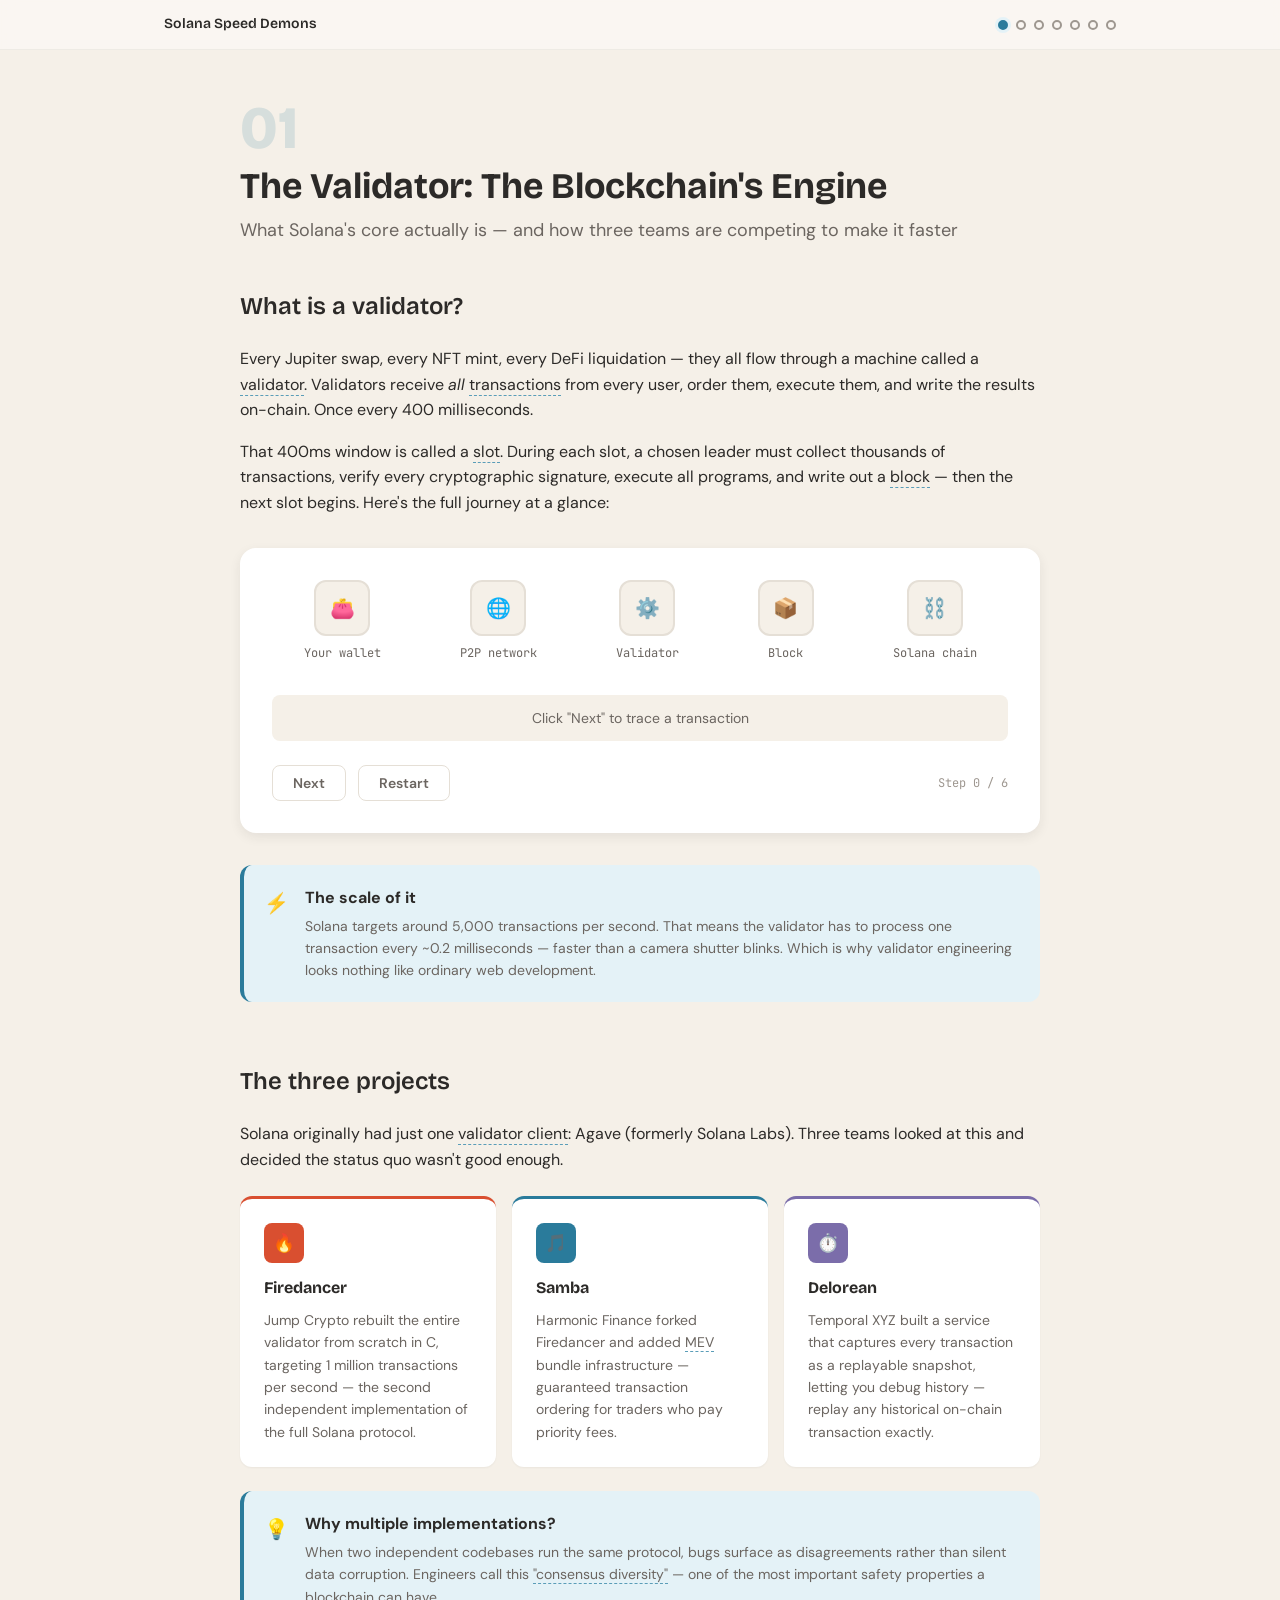
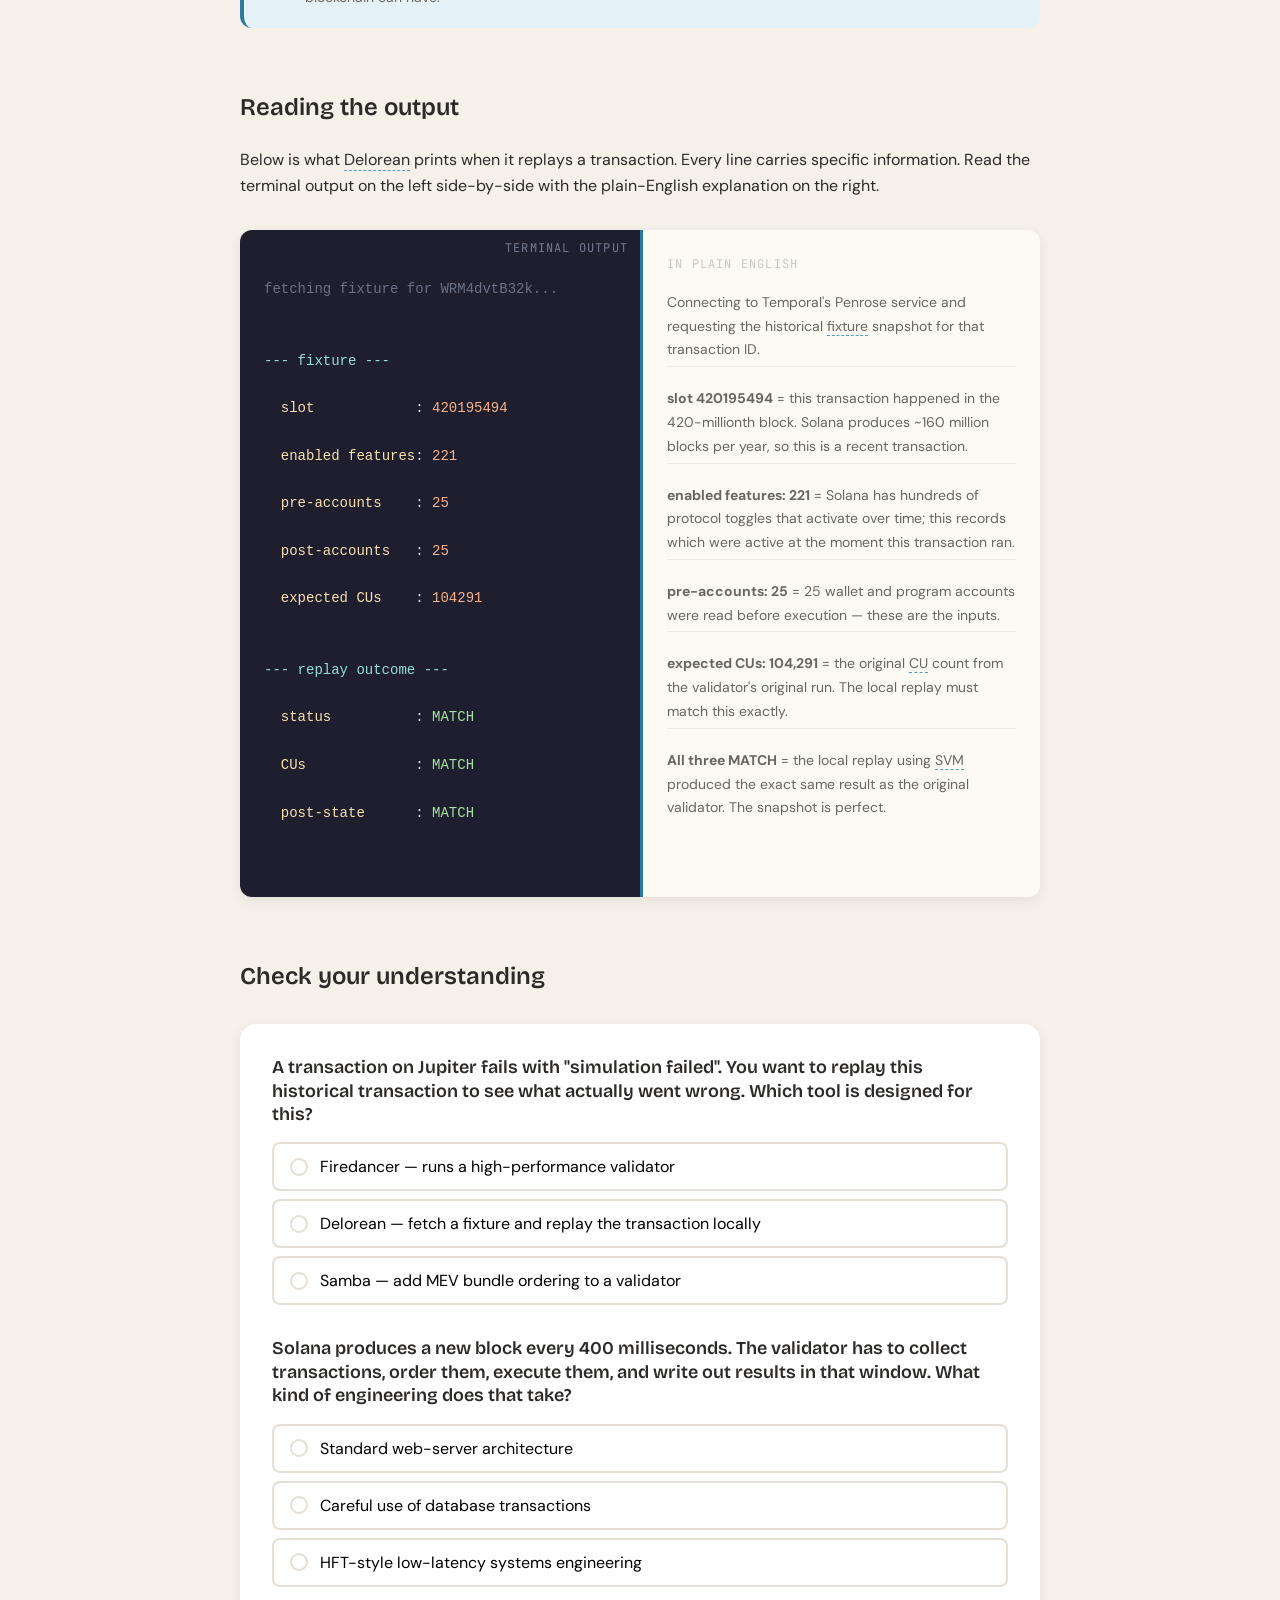
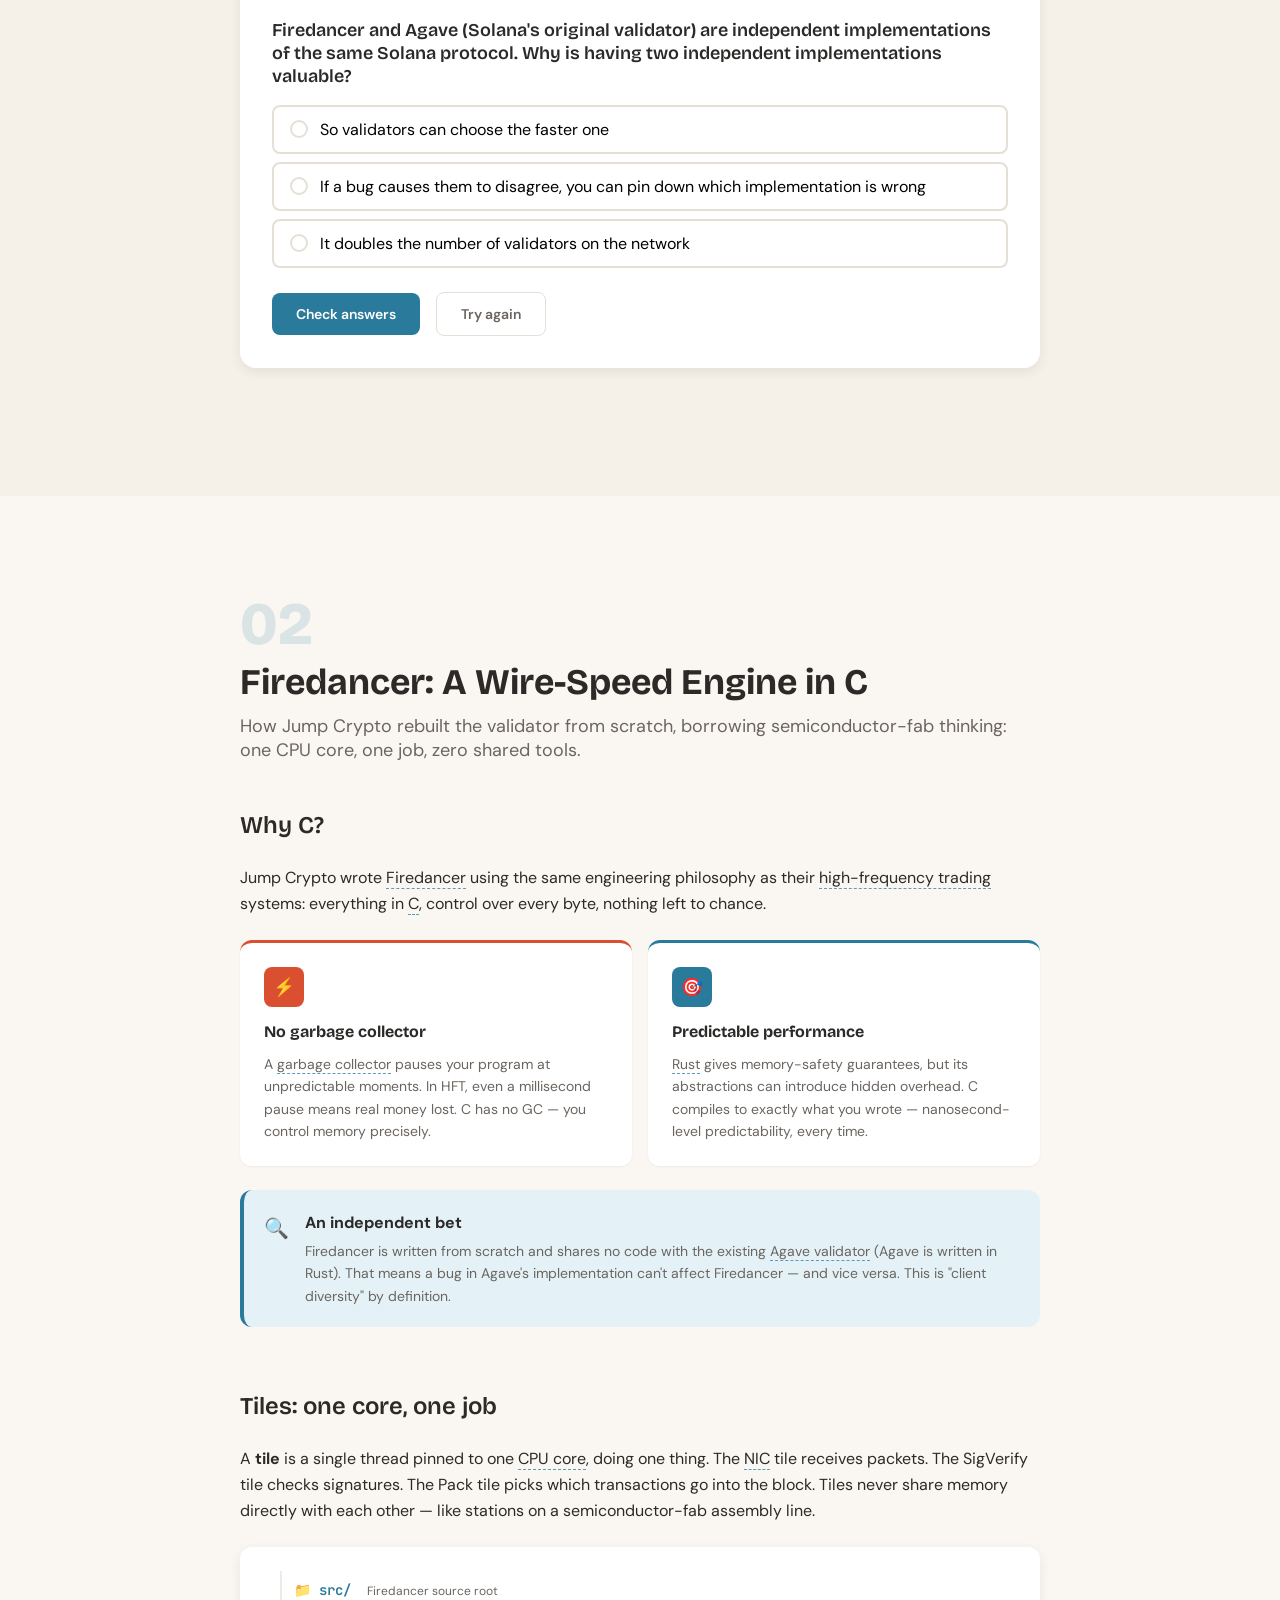
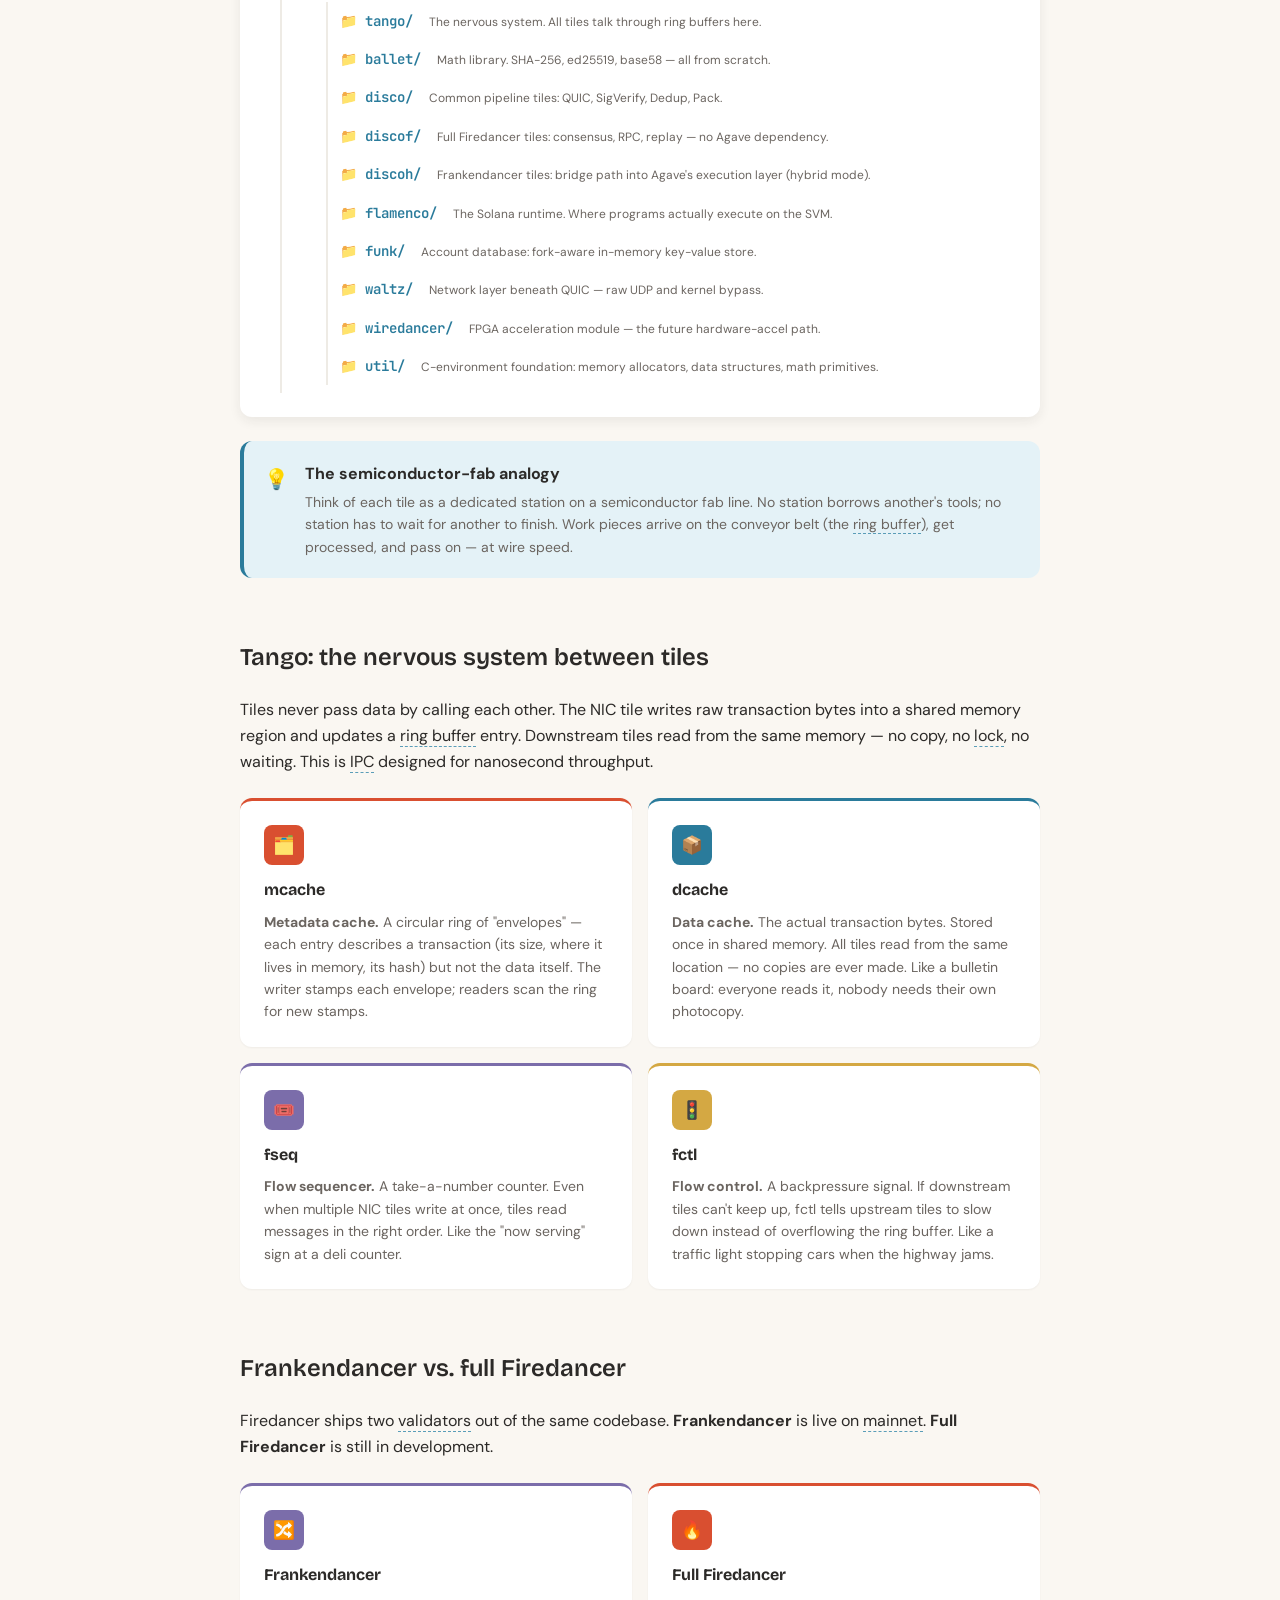
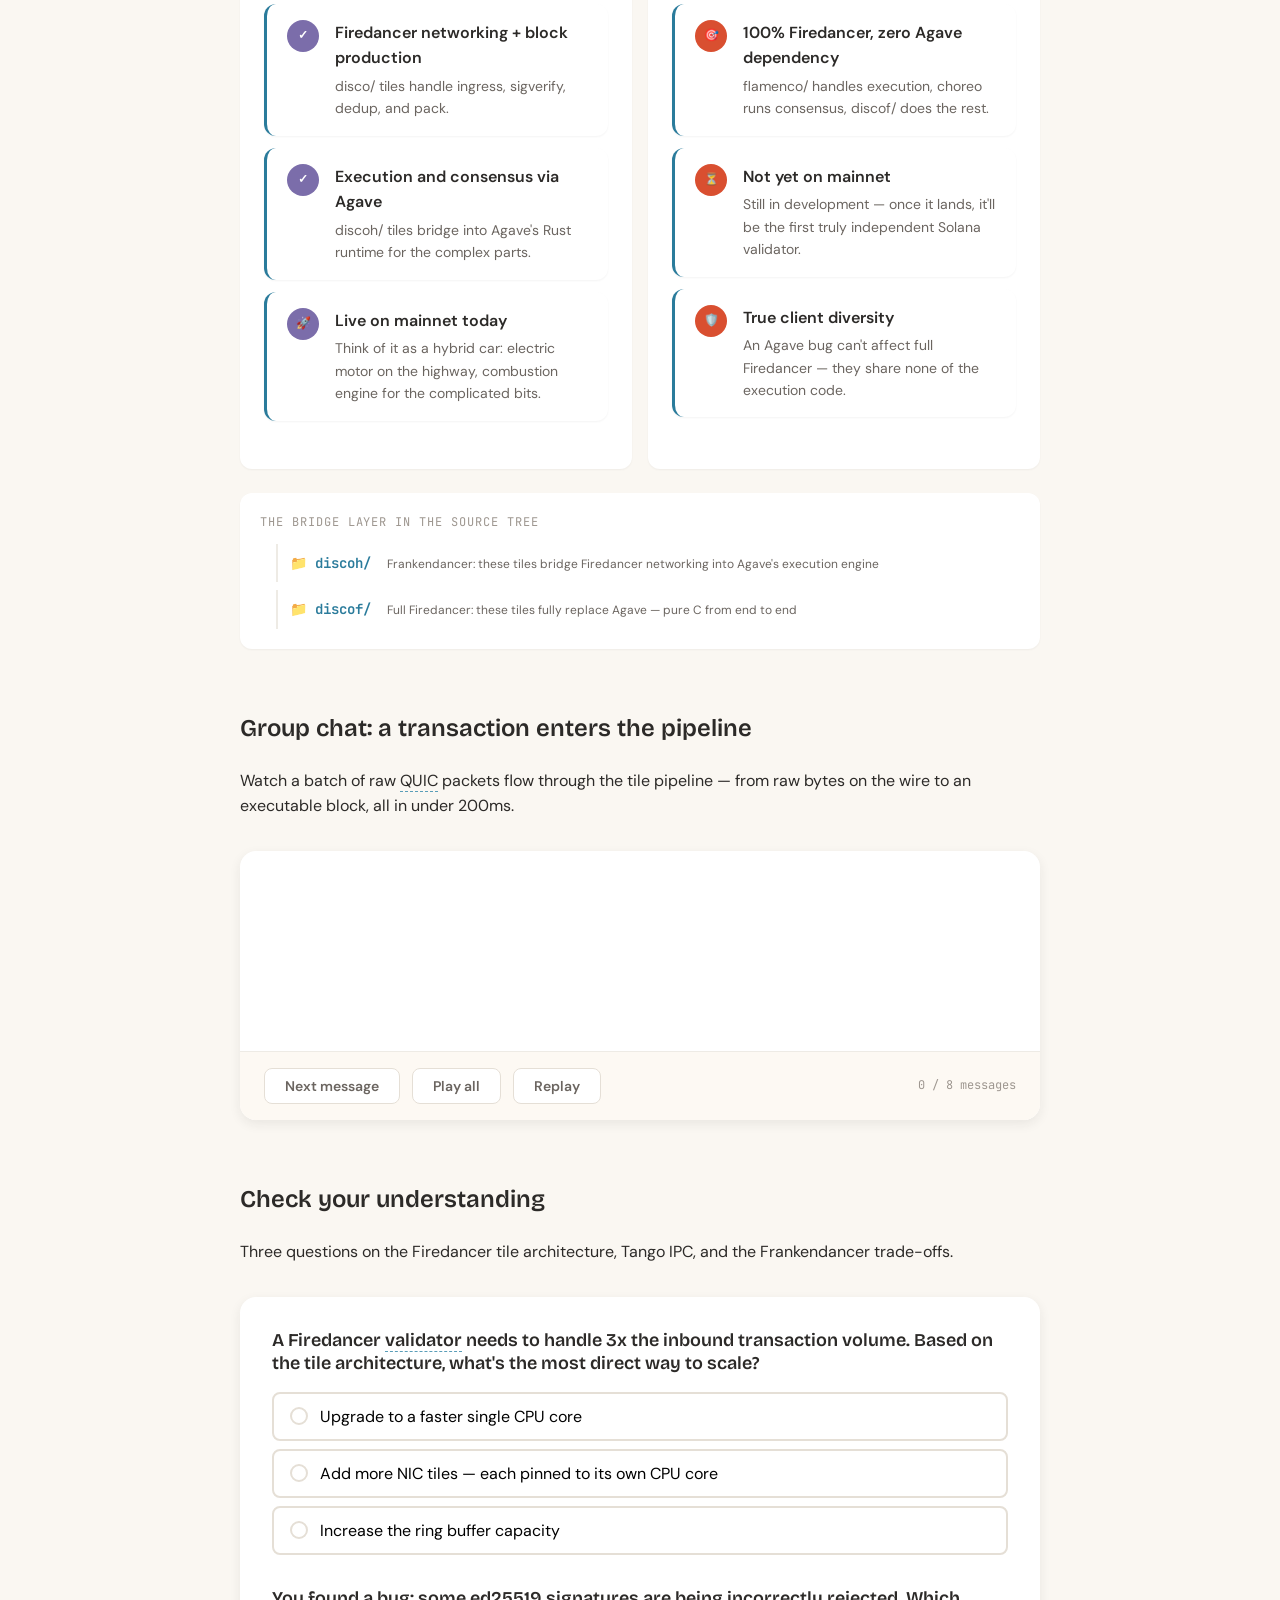
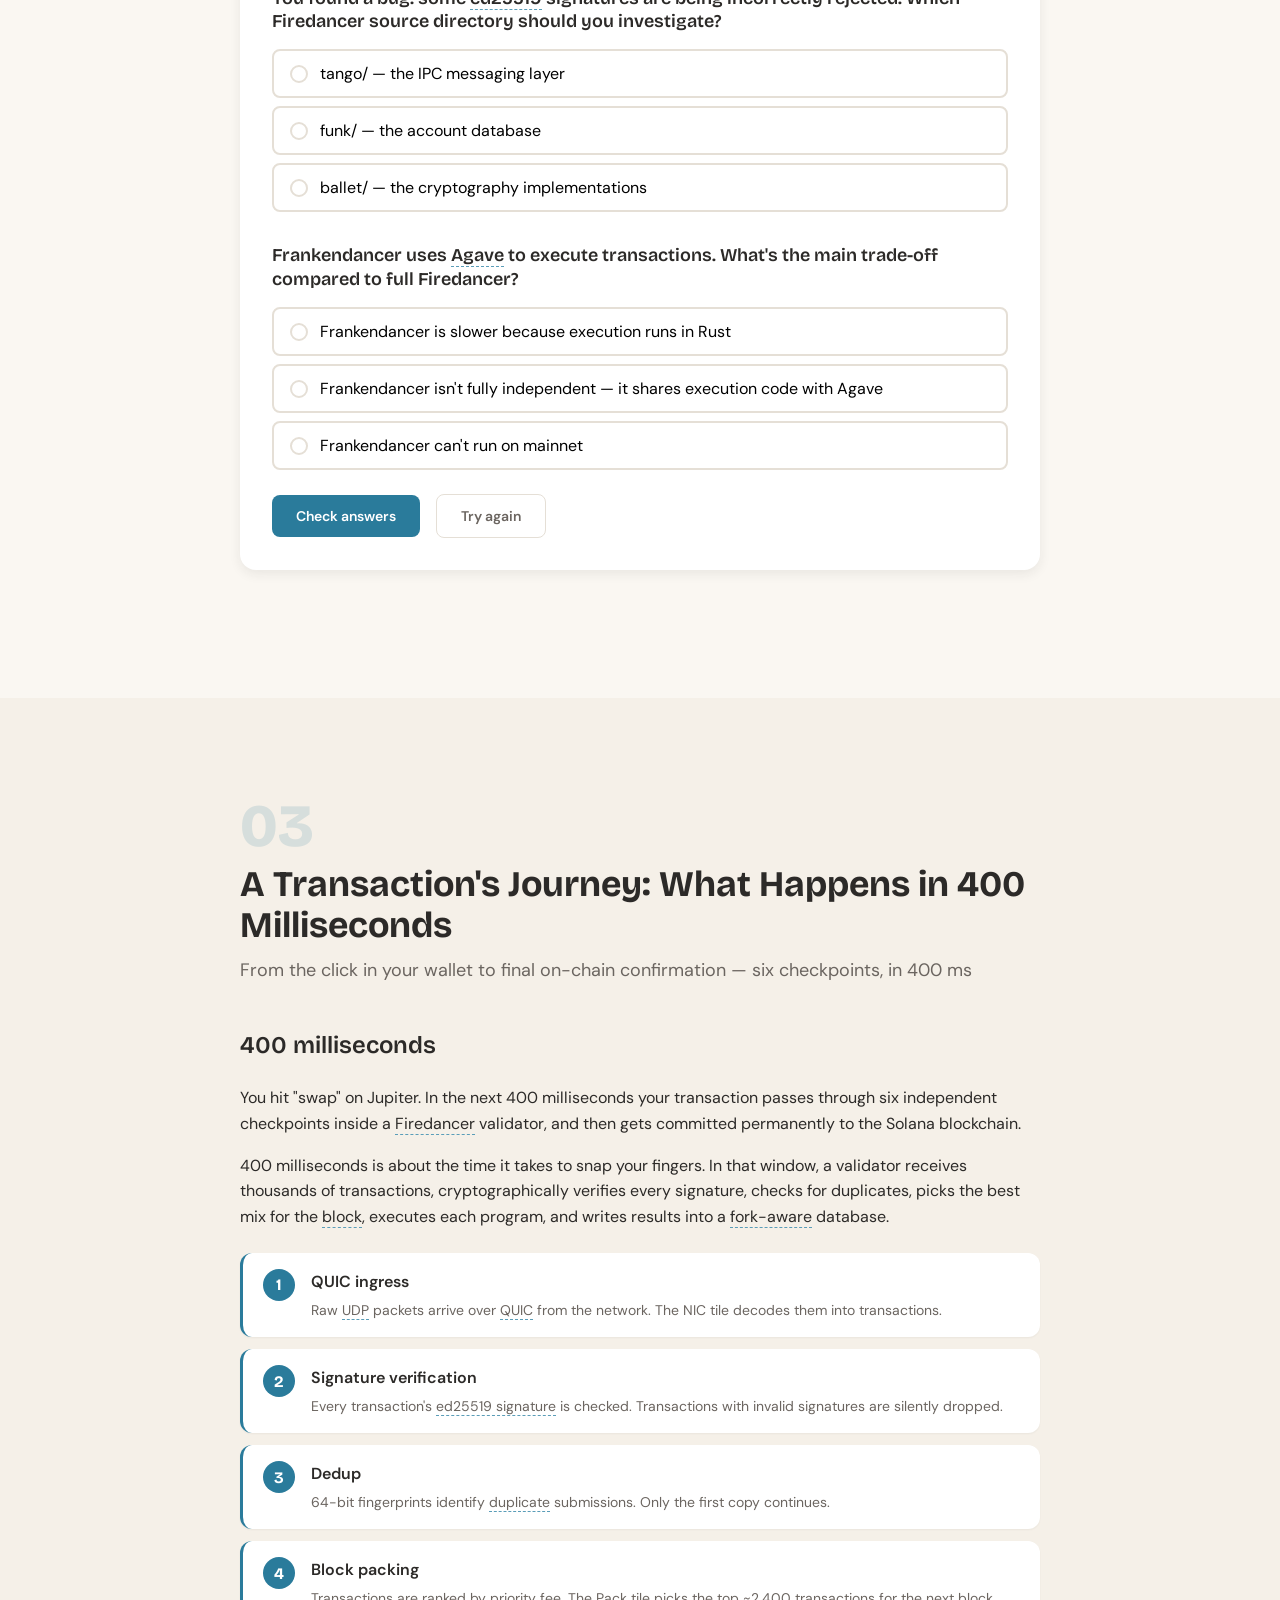
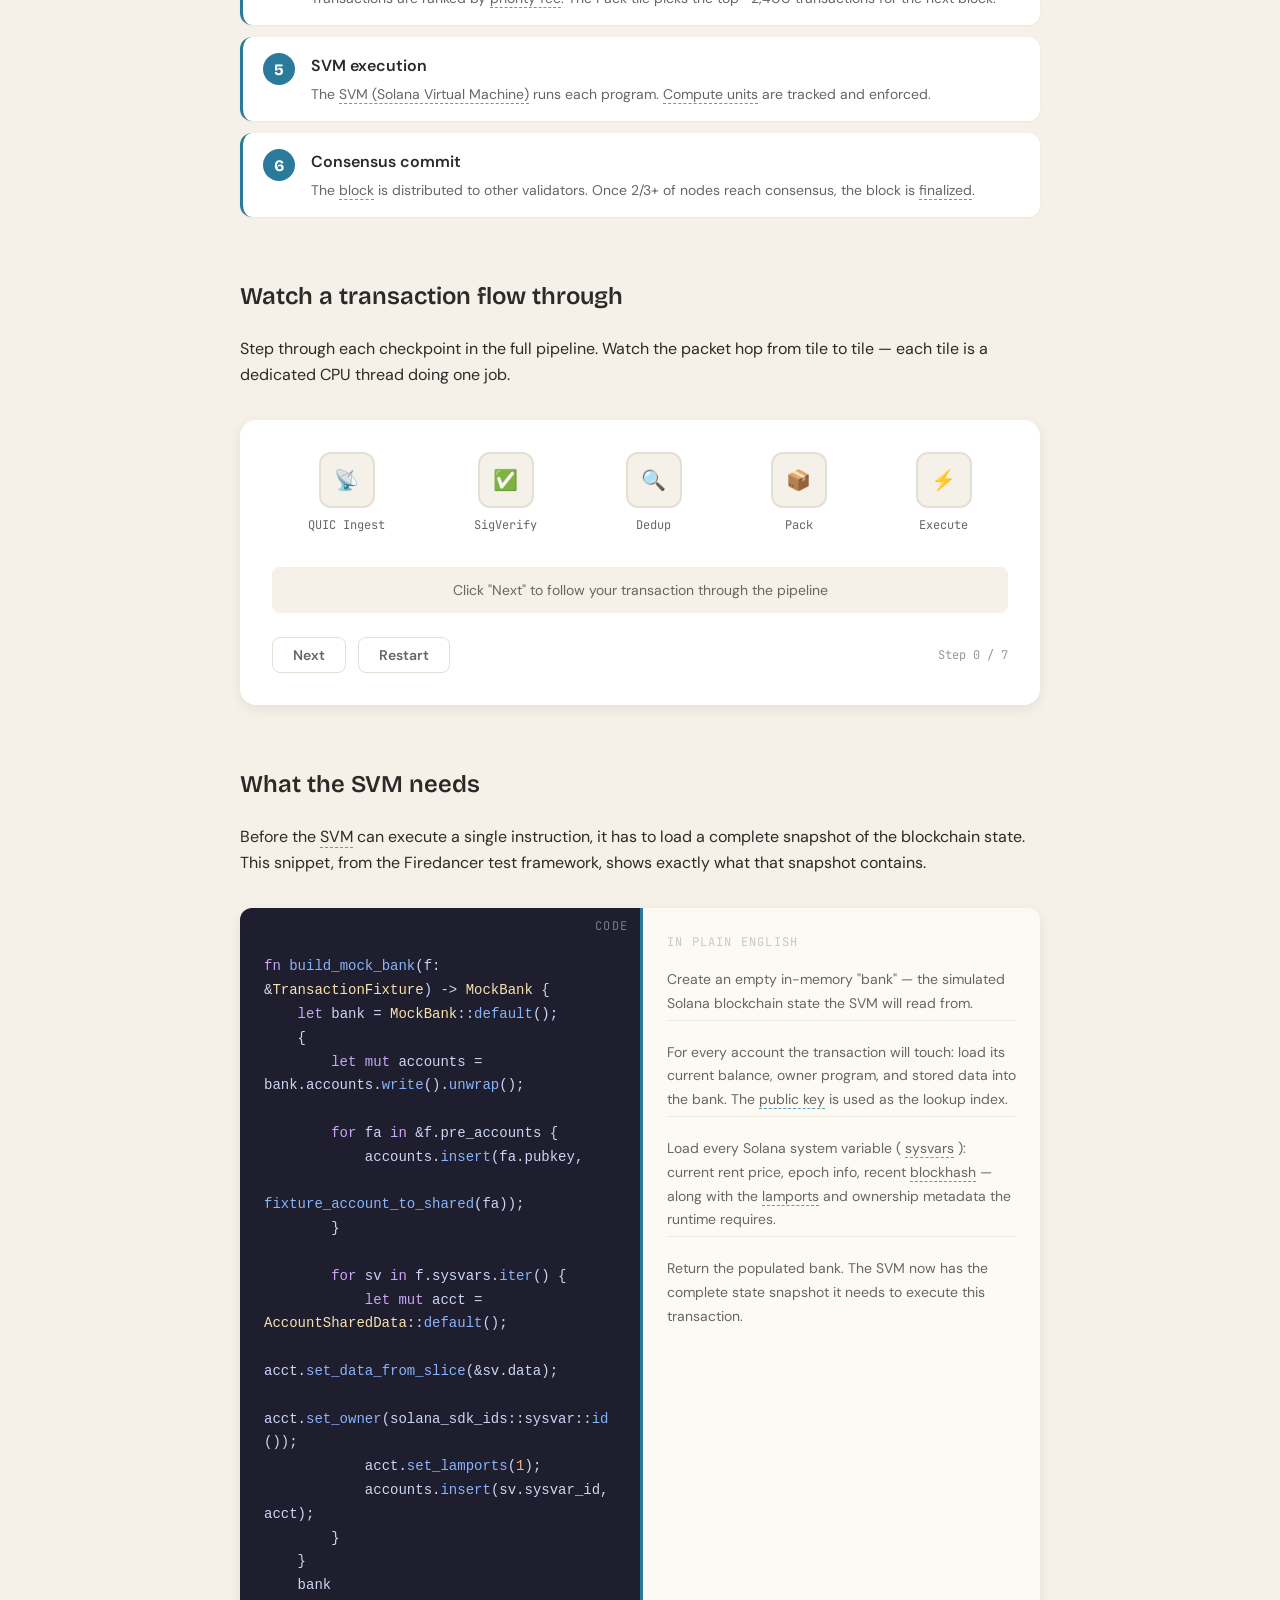
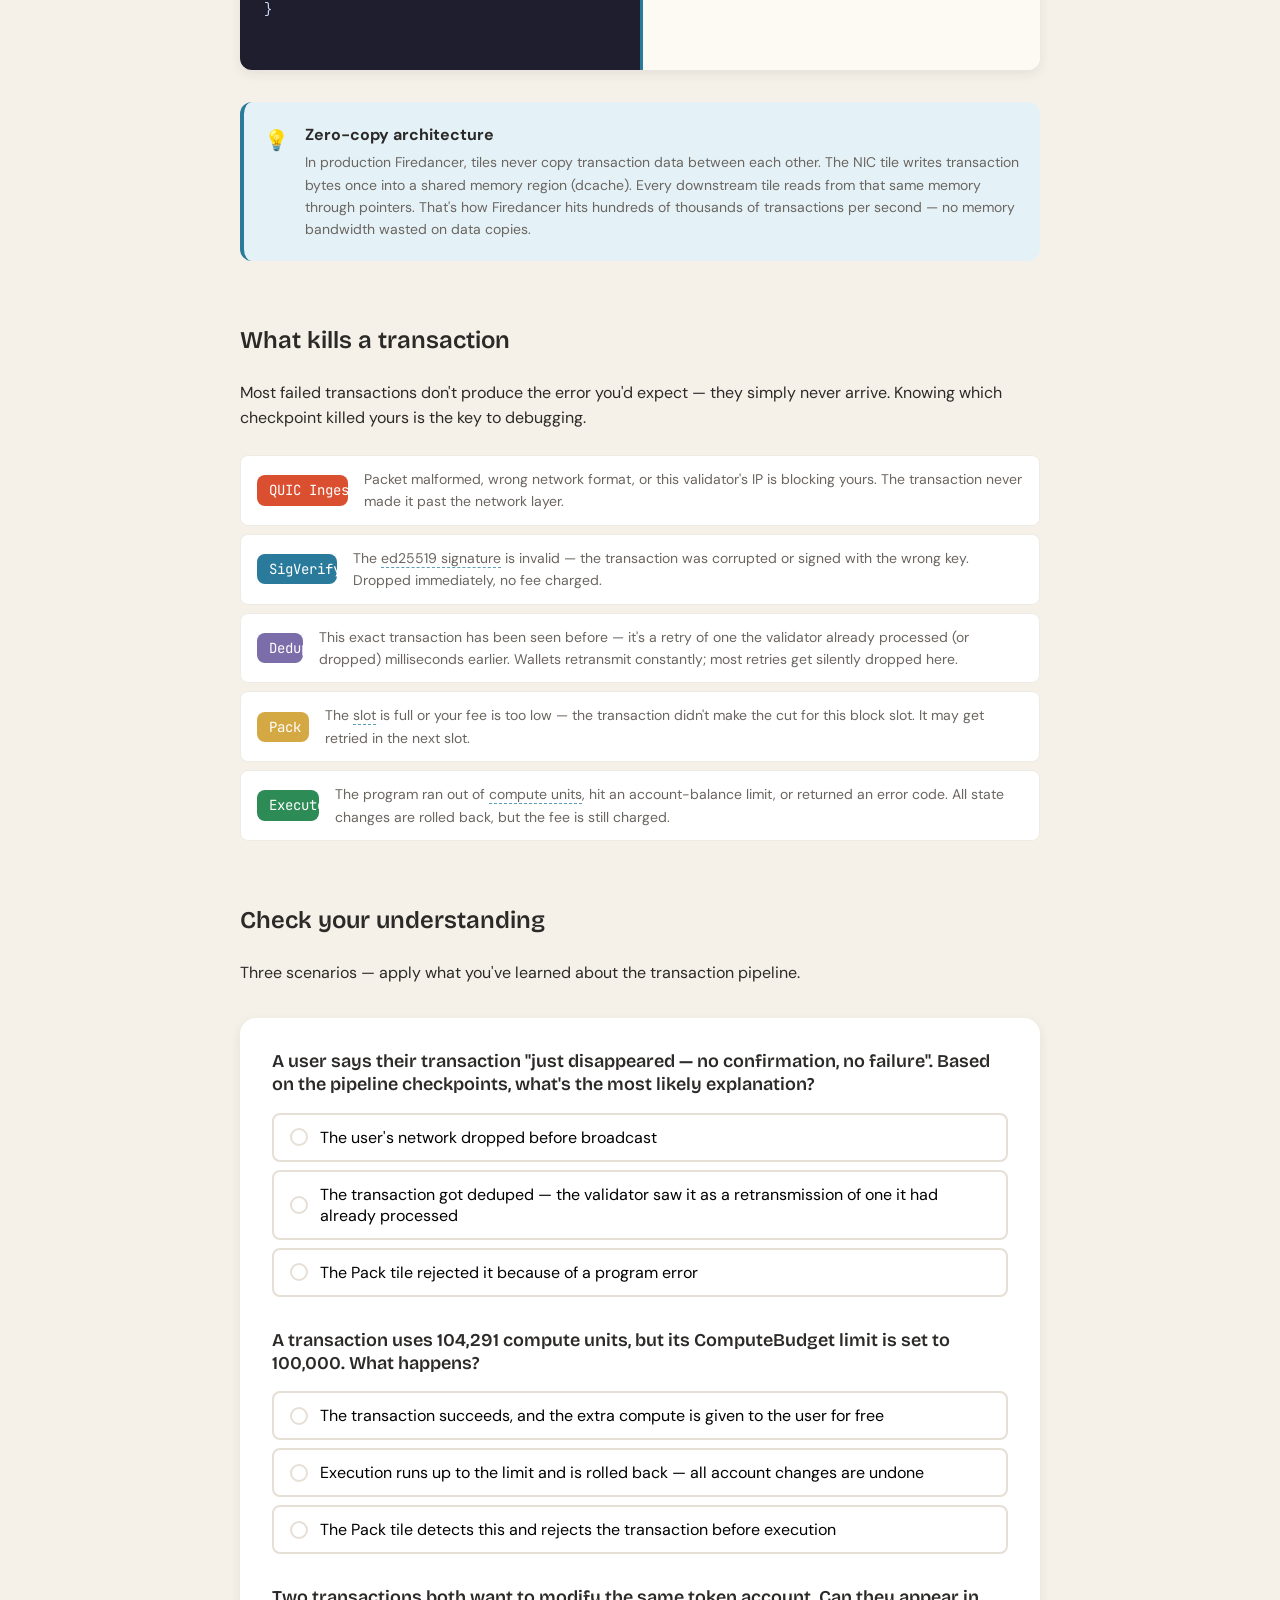
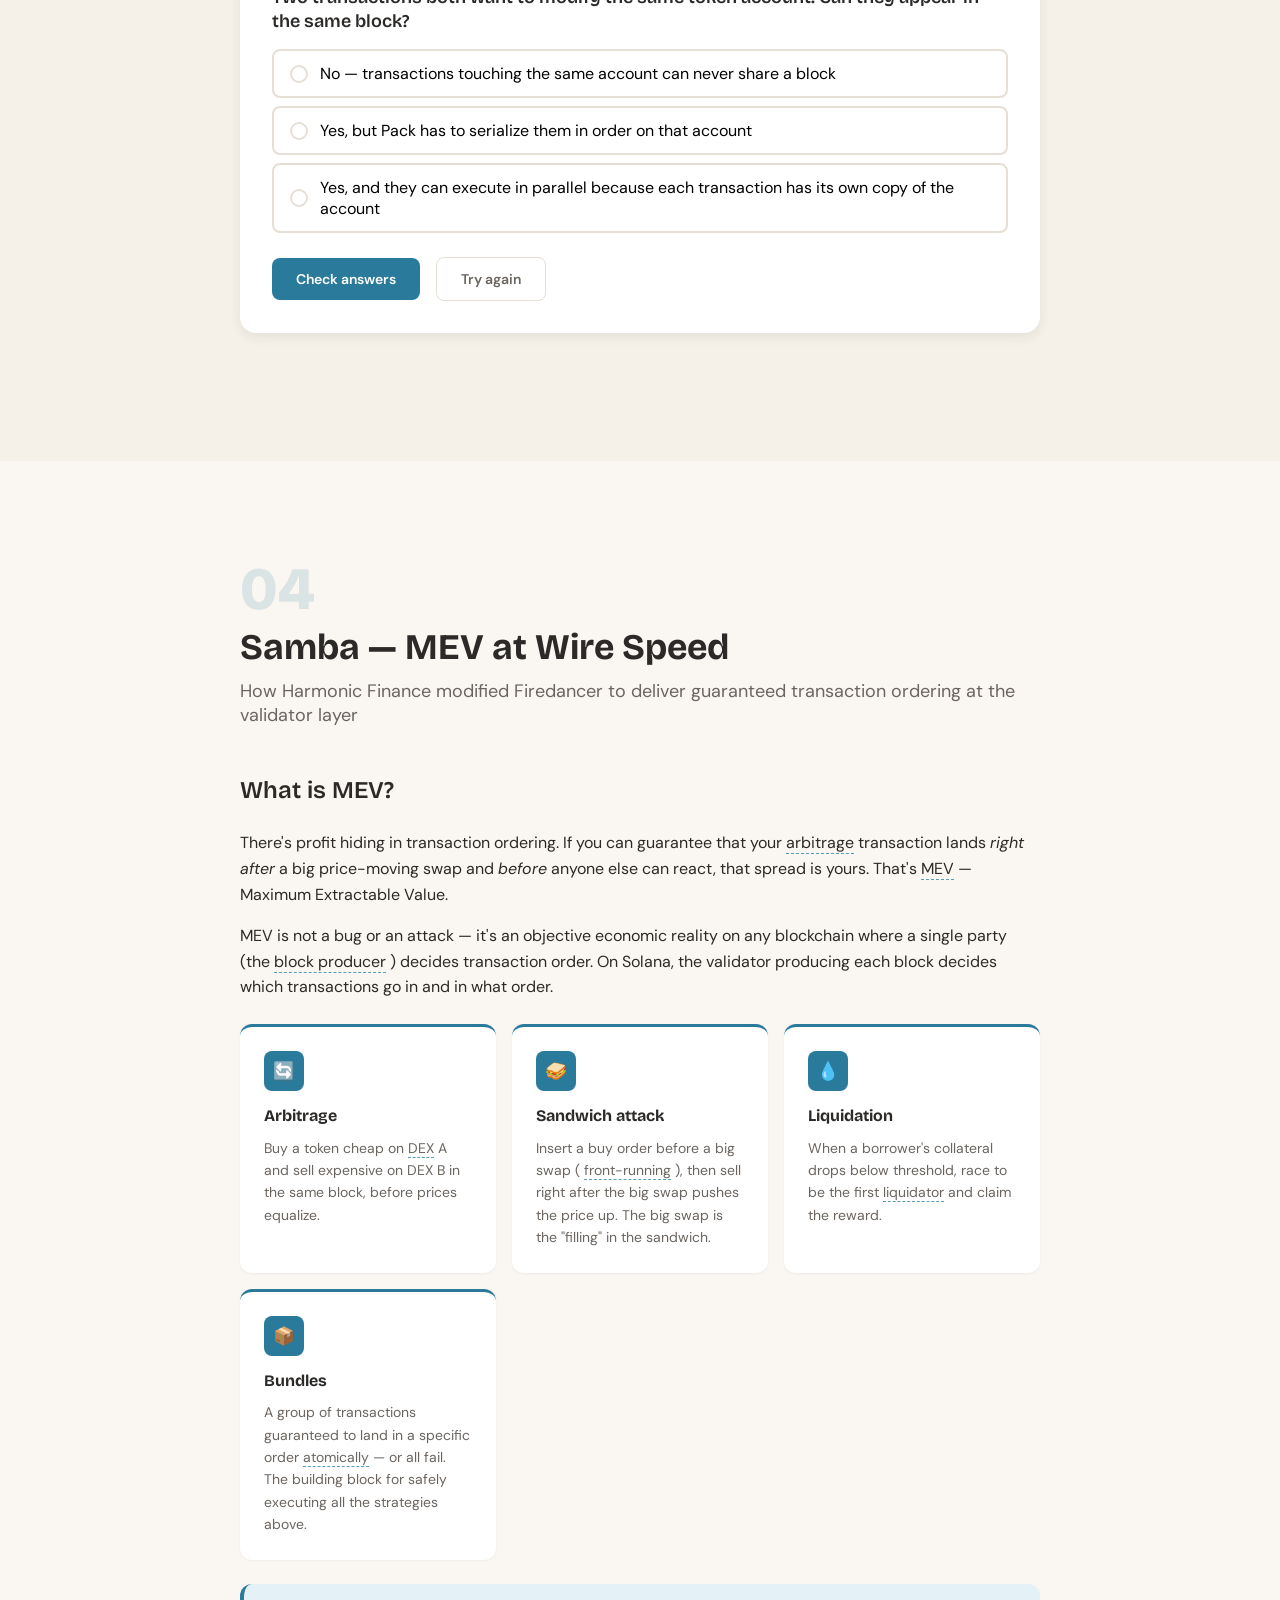
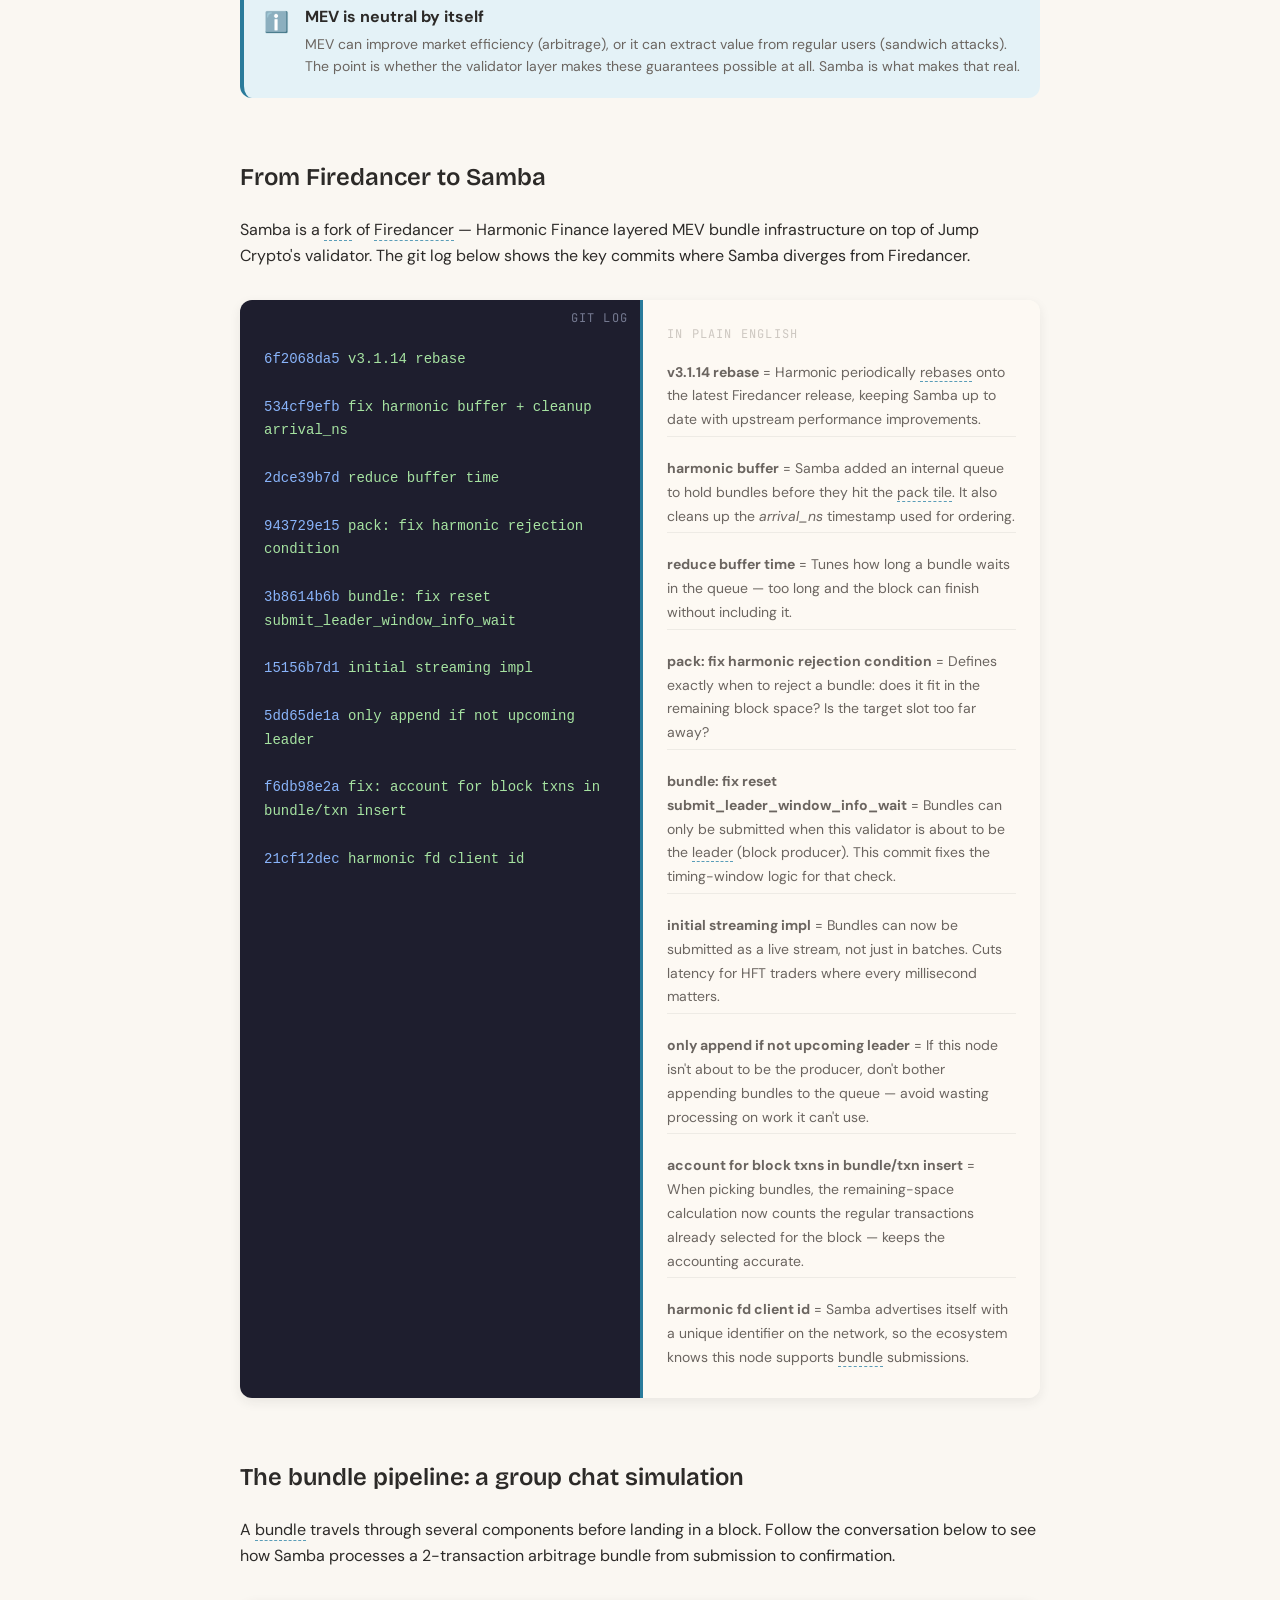
==== commit 3f091284: "chore: translate course to English Translate all module content, navigation, README, and base templa" ====
--- a/index.html
+++ b/index.html
@@ -1,11 +1,11 @@
 <!DOCTYPE html>
-<html lang="zh-CN">
+<html lang="en">
 <head>
   <meta charset="UTF-8">
   <meta name="viewport" content="width=device-width, initial-scale=1.0">
-  <title>Solana 极速解密</title>
-
-  <!-- 字体：使用国内镜像 loli.net 替代 Google Fonts -->
+  <title>Solana Speed Demons</title>
+
+  <!-- Fonts: loli.net mirror in place of Google Fonts -->
   <link rel="preconnect" href="https://fonts.loli.net">
   <link rel="preconnect" href="https://gstatic.loli.net" crossorigin>
   <link href="https://fonts.loli.net/css2?family=Bricolage+Grotesque:opsz,wght@12..96,400;12..96,600;12..96,700;12..96,800&family=DM+Sans:ital,opsz,wght@0,9..40,300;0,9..40,400;0,9..40,500;0,9..40,600;0,9..40,700;1,9..40,400;1,9..40,500&family=JetBrains+Mono:wght@400;500;600&display=swap" rel="stylesheet">
@@ -29,15 +29,15 @@
   <nav class="nav" id="nav">
     <div class="progress-bar" id="progress-bar" role="progressbar" aria-valuenow="0" aria-valuemin="0" aria-valuemax="100"></div>
     <div class="nav-inner">
-      <span class="nav-title">Solana 极速解密</span>
+      <span class="nav-title">Solana Speed Demons</span>
       <div class="nav-dots" id="nav-dots" role="tablist">
-        <button class="nav-dot" data-target="module-1" data-tooltip="验证节点" role="tab" aria-label="第一章：验证节点"></button>
-        <button class="nav-dot" data-target="module-2" data-tooltip="Firedancer：C 语言引擎" role="tab" aria-label="第二章：Firedancer：C 语言引擎"></button>
-        <button class="nav-dot" data-target="module-3" data-tooltip="交易的旅程" role="tab" aria-label="第三章：交易的旅程"></button>
-        <button class="nav-dot" data-target="module-4" data-tooltip="Samba：极速 MEV" role="tab" aria-label="第四章：Samba：极速 MEV"></button>
-        <button class="nav-dot" data-target="module-5" data-tooltip="Delorean：时光机" role="tab" aria-label="第五章：Delorean：时光机"></button>
-        <button class="nav-dot" data-target="module-6" data-tooltip="全局视野" role="tab" aria-label="第六章：全局视野"></button>
-        <button class="nav-dot" data-target="module-7" data-tooltip="pmm-sim：私有 AMM 解剖" role="tab" aria-label="第七章：pmm-sim：私有 AMM 解剖"></button>
+        <button class="nav-dot" data-target="module-1" data-tooltip="The Validator" role="tab" aria-label="Chapter 1: The Validator"></button>
+        <button class="nav-dot" data-target="module-2" data-tooltip="Firedancer: a C engine" role="tab" aria-label="Chapter 2: Firedancer — the C engine"></button>
+        <button class="nav-dot" data-target="module-3" data-tooltip="Transaction journey" role="tab" aria-label="Chapter 3: Transaction journey"></button>
+        <button class="nav-dot" data-target="module-4" data-tooltip="Samba: MEV at wire speed" role="tab" aria-label="Chapter 4: Samba — MEV at wire speed"></button>
+        <button class="nav-dot" data-target="module-5" data-tooltip="Delorean: the time machine" role="tab" aria-label="Chapter 5: Delorean — the time machine"></button>
+        <button class="nav-dot" data-target="module-6" data-tooltip="The bigger picture" role="tab" aria-label="Chapter 6: The bigger picture"></button>
+        <button class="nav-dot" data-target="module-7" data-tooltip="pmm-sim: private AMM dissected" role="tab" aria-label="Chapter 7: pmm-sim — private AMM dissected"></button>
       </div>
     </div>
   </nav>
@@ -49,8 +49,8 @@
 
     <header class="module-header animate-in">
       <span class="module-number">01</span>
-      <h1 class="module-title">验证节点：区块链的发动机</h1>
-      <p class="module-subtitle">Solana 的核心是什么——以及三支团队如何竞相让它变得更快</p>
+      <h1 class="module-title">The Validator: The Blockchain's Engine</h1>
+      <p class="module-subtitle">What Solana's core actually is — and how three teams are competing to make it faster</p>
     </header>
 
     <div class="module-body">
@@ -59,41 +59,41 @@
       <!-- SCREEN 1: What Is a Validator?                               -->
       <!-- ============================================================ -->
       <section class="screen animate-in">
-        <h2 class="screen-heading">什么是 Validator？</h2>
+        <h2 class="screen-heading">What is a validator?</h2>
 
         <p class="screen-intro">
-          每一笔 Jupiter 兑换、每一次 NFT 铸造、每一次 DeFi 清算——所有这些都要经过一台叫做
-          <span class="term" data-definition="Validator 是参与 Solana 网络的计算机，负责接收交易、执行交易，并将结果写入区块链。可以把它想象成让每笔交易正式生效的可信裁判。">validator</span>
-          的机器。Validator 接收来自所有用户的<em>全部</em>
-          <span class="term" data-definition="交易是发送到区块链的签名指令——比如"用 10 USDC 换 SOL"或"把这个 NFT 转到那个钱包"。只有在 validator 处理之后，交易才会永久生效。">transactions</span>，
-          对它们排序、执行，并将结果写入链上。
-          每 400 毫秒执行一次。
+          Every Jupiter swap, every NFT mint, every DeFi liquidation — they all flow through a machine called a
+          <span class="term" data-definition="A validator is a computer participating in the Solana network — it receives transactions, executes them, and writes the result to the blockchain. Think of it as the trusted referee that makes each transaction official.">validator</span>.
+          Validators receive <em>all</em>
+          <span class="term" data-definition="A transaction is a signed instruction sent to the blockchain — like 'swap 10 USDC for SOL' or 'send this NFT to that wallet'. It only takes effect permanently after a validator processes it.">transactions</span>
+          from every user, order them, execute them, and write the results on-chain.
+          Once every 400 milliseconds.
         </p>
 
         <p>
-          这 400ms 的窗口叫做
-          <span class="term" data-definition="Slot 是 Solana 的时间单位——每 400 毫秒一个间隔，由一个指定的"领导者" validator 收集交易并产出区块。错过 slot，该区块就会被跳过。">slot</span>。
-          在每个 slot 中，一个被指定的领导者必须收集数千笔交易、验证每一个密码学签名、执行所有程序，并写出一个
-          <span class="term" data-definition="Block 是在单个 slot 内提交到区块链的一批交易。每个区块都链接到前一个区块，形成让历史记录防篡改的链条。">block</span>
-          ——然后下一个 slot 就开始了。下面展示这段旅程的全貌：
+          That 400ms window is called a
+          <span class="term" data-definition="A slot is Solana's time unit — a 400ms interval during which a designated 'leader' validator collects transactions and produces a block. Miss the slot and that block gets skipped.">slot</span>.
+          During each slot, a chosen leader must collect thousands of transactions, verify every cryptographic signature, execute all programs, and write out a
+          <span class="term" data-definition="A block is a batch of transactions committed to the blockchain in a single slot. Each block links to the previous one, forming the chain that makes history tamper-resistant.">block</span>
+          — then the next slot begins. Here's the full journey at a glance:
         </p>
 
         <div class="flow-animation animate-in" data-steps="[
-          {&quot;highlight&quot;:&quot;flow-actor-1&quot;,&quot;label&quot;:&quot;你在钱包中签署一笔交易（Jupiter、Phantom 等）&quot;},
-          {&quot;highlight&quot;:&quot;flow-actor-2&quot;,&quot;label&quot;:&quot;你的交易广播到数百个 Solana 节点&quot;,&quot;packet&quot;:true,&quot;from&quot;:&quot;actor-1&quot;,&quot;to&quot;:&quot;actor-2&quot;},
-          {&quot;highlight&quot;:&quot;flow-actor-3&quot;,&quot;label&quot;:&quot;当前领导者 validator 收到该交易&quot;,&quot;packet&quot;:true,&quot;from&quot;:&quot;actor-2&quot;,&quot;to&quot;:&quot;actor-3&quot;},
-          {&quot;highlight&quot;:&quot;flow-actor-3&quot;,&quot;label&quot;:&quot;Validator 验证、排序并执行你的交易&quot;},
-          {&quot;highlight&quot;:&quot;flow-actor-4&quot;,&quot;label&quot;:&quot;结果写入当前 block&quot;,&quot;packet&quot;:true,&quot;from&quot;:&quot;actor-3&quot;,&quot;to&quot;:&quot;actor-4&quot;},
-          {&quot;highlight&quot;:&quot;flow-actor-5&quot;,&quot;label&quot;:&quot;Block 已确认。你的兑换已最终结算。&quot;,&quot;packet&quot;:true,&quot;from&quot;:&quot;actor-4&quot;,&quot;to&quot;:&quot;actor-5&quot;}
+          {&quot;highlight&quot;:&quot;flow-actor-1&quot;,&quot;label&quot;:&quot;You sign a transaction in your wallet (Jupiter, Phantom, etc.)&quot;},
+          {&quot;highlight&quot;:&quot;flow-actor-2&quot;,&quot;label&quot;:&quot;Your transaction is broadcast to hundreds of Solana nodes&quot;,&quot;packet&quot;:true,&quot;from&quot;:&quot;actor-1&quot;,&quot;to&quot;:&quot;actor-2&quot;},
+          {&quot;highlight&quot;:&quot;flow-actor-3&quot;,&quot;label&quot;:&quot;The current leader validator receives the transaction&quot;,&quot;packet&quot;:true,&quot;from&quot;:&quot;actor-2&quot;,&quot;to&quot;:&quot;actor-3&quot;},
+          {&quot;highlight&quot;:&quot;flow-actor-3&quot;,&quot;label&quot;:&quot;Validator verifies, orders, and executes your transaction&quot;},
+          {&quot;highlight&quot;:&quot;flow-actor-4&quot;,&quot;label&quot;:&quot;The result is written into the current block&quot;,&quot;packet&quot;:true,&quot;from&quot;:&quot;actor-3&quot;,&quot;to&quot;:&quot;actor-4&quot;},
+          {&quot;highlight&quot;:&quot;flow-actor-5&quot;,&quot;label&quot;:&quot;Block confirmed. Your swap is finalized.&quot;,&quot;packet&quot;:true,&quot;from&quot;:&quot;actor-4&quot;,&quot;to&quot;:&quot;actor-5&quot;}
         ]">
           <div class="flow-actors">
             <div class="flow-actor" id="flow-actor-1">
               <div class="flow-actor-icon">👛</div>
-              <span>你的钱包</span>
+              <span>Your wallet</span>
             </div>
             <div class="flow-actor" id="flow-actor-2">
               <div class="flow-actor-icon">🌐</div>
-              <span>P2P 网络</span>
+              <span>P2P network</span>
             </div>
             <div class="flow-actor" id="flow-actor-3">
               <div class="flow-actor-icon">⚙️</div>
@@ -105,17 +105,17 @@
             </div>
             <div class="flow-actor" id="flow-actor-5">
               <div class="flow-actor-icon">⛓️</div>
-              <span>Solana 链</span>
+              <span>Solana chain</span>
             </div>
           </div>
 
           <div class="flow-packet" id="flow-packet"></div>
 
-          <div class="flow-step-label" id="flow-label">点击"下一步"追踪一笔交易</div>
+          <div class="flow-step-label" id="flow-label">Click "Next" to trace a transaction</div>
 
           <div class="flow-controls">
-            <button class="btn flow-next-btn">下一步</button>
-            <button class="btn flow-reset-btn">重新开始</button>
+            <button class="btn flow-next-btn">Next</button>
+            <button class="btn flow-reset-btn">Restart</button>
             <span class="flow-progress"></span>
           </div>
         </div>
@@ -123,8 +123,8 @@
         <div class="callout callout-info animate-in">
           <div class="callout-icon">⚡</div>
           <div class="callout-content">
-            <strong class="callout-title">规模有多大</strong>
-            <p>Solana 的目标是每秒约 5,000 笔交易。这意味着 validator 必须大约每 0.2 毫秒处理一笔交易——比相机快门眨眼还快。这正是为什么 validator 工程与普通 Web 开发截然不同。</p>
+            <strong class="callout-title">The scale of it</strong>
+            <p>Solana targets around 5,000 transactions per second. That means the validator has to process one transaction every ~0.2 milliseconds — faster than a camera shutter blinks. Which is why validator engineering looks nothing like ordinary web development.</p>
           </div>
         </div>
       </section>
@@ -133,41 +133,41 @@
       <!-- SCREEN 2: The Three Projects                                 -->
       <!-- ============================================================ -->
       <section class="screen animate-in">
-        <h2 class="screen-heading">三大项目</h2>
+        <h2 class="screen-heading">The three projects</h2>
 
         <p>
-          Solana 最初只有一个
-          <span class="term" data-definition="Validator client 是运行 Solana validator 节点的软件——接收交易、执行交易并参与共识的程序。多个独立实现可以运行相同协议，就像 Chrome 和 Firefox 都能浏览网页一样。">validator client</span>：
-          Agave（前身为 Solana Labs）。三支团队审视这一现状后，认为现有方案还不够好。
+          Solana originally had just one
+          <span class="term" data-definition="A validator client is the software that runs a Solana validator node — the program that receives transactions, executes them, and participates in consensus. Multiple independent implementations can run the same protocol, the same way Chrome and Firefox can both browse the web.">validator client</span>:
+          Agave (formerly Solana Labs). Three teams looked at this and decided the status quo wasn't good enough.
         </p>
 
         <div class="pattern-cards animate-in stagger-children">
           <div class="pattern-card animate-in" style="border-top: 3px solid var(--color-actor-1)">
             <div class="pattern-icon" style="background: var(--color-actor-1)">🔥</div>
             <h4 class="pattern-title">Firedancer</h4>
-            <p class="pattern-desc">Jump Crypto 用 C 语言从零重建了整个 validator，目标是每秒 100 万笔交易——这是完整 Solana 协议的第二个独立实现。</p>
+            <p class="pattern-desc">Jump Crypto rebuilt the entire validator from scratch in C, targeting 1 million transactions per second — the second independent implementation of the full Solana protocol.</p>
           </div>
           <div class="pattern-card animate-in" style="border-top: 3px solid var(--color-actor-2)">
             <div class="pattern-icon" style="background: var(--color-actor-2)">🎵</div>
             <h4 class="pattern-title">Samba</h4>
-            <p class="pattern-desc">Harmonic Finance 在 Firedancer 基础上分叉，并加入了
-              <span class="term" data-definition="MEV 是最大可提取价值（Maximal Extractable Value）的缩写——validator 和机器人可以通过控制交易顺序来获取额外利润。例如，一笔推动价格的兑换，可以被率先看到它的人抢先交易。">MEV</span>
-              捆绑基础设施——为支付优先费用的交易者提供有保障的交易排序。</p>
+            <p class="pattern-desc">Harmonic Finance forked Firedancer and added
+              <span class="term" data-definition="MEV stands for Maximal Extractable Value — the extra profit validators and bots can capture by controlling transaction ordering. Example: a price-moving swap can be front-run by whoever sees it first.">MEV</span>
+              bundle infrastructure — guaranteed transaction ordering for traders who pay priority fees.</p>
           </div>
           <div class="pattern-card animate-in" style="border-top: 3px solid var(--color-actor-3)">
             <div class="pattern-icon" style="background: var(--color-actor-3)">⏱️</div>
             <h4 class="pattern-title">Delorean</h4>
-            <p class="pattern-desc">Temporal XYZ 构建了一项服务，将每笔交易捕获为可回放的快照，让你能够调试历史——精确回放任意一笔链上交易。</p>
+            <p class="pattern-desc">Temporal XYZ built a service that captures every transaction as a replayable snapshot, letting you debug history — replay any historical on-chain transaction exactly.</p>
           </div>
         </div>
 
         <div class="callout callout-accent animate-in">
           <div class="callout-icon">💡</div>
           <div class="callout-content">
-            <strong class="callout-title">为什么需要多个实现？</strong>
-            <p>当两个独立代码库运行同一协议时，漏洞会以分歧的形式浮出水面，而不是悄无声息地破坏数据。工程师称之为
-              <span class="term" data-definition="共识多样性（Consensus diversity）是指多个独立的软件实现都遵循相同的区块链规则。如果其中一个存在漏洞，其他实现会将其揪出——就像驾驶舱里的两名飞行员可以互相纠错一样。">"consensus diversity"</span>
-              ——这是区块链所能拥有的最重要的安全属性之一。</p>
+            <strong class="callout-title">Why multiple implementations?</strong>
+            <p>When two independent codebases run the same protocol, bugs surface as disagreements rather than silent data corruption. Engineers call this
+              <span class="term" data-definition="Consensus diversity means having multiple independent software implementations that follow the same blockchain rules. If one has a bug, the others catch it — like two pilots in a cockpit double-checking each other.">"consensus diversity"</span>
+              — one of the most important safety properties a blockchain can have.</p>
           </div>
         </div>
       </section>
@@ -176,17 +176,17 @@
       <!-- SCREEN 3: Reading the Output                                 -->
       <!-- ============================================================ -->
       <section class="screen animate-in">
-        <h2 class="screen-heading">读懂输出结果</h2>
+        <h2 class="screen-heading">Reading the output</h2>
 
         <p>
-          下面是
-          <span class="term" data-definition="Delorean 是 Temporal XYZ 开发的工具，能捕获 Solana 交易的完整历史快照——包括每个账户、每个程序、每个标志——让你可以在本地回放并调试哪里出了问题。">Delorean</span>
-          回放一笔交易时的输出内容。每一行都传达了特定信息。请对照左侧终端输出和右侧通俗解释阅读。
+          Below is what
+          <span class="term" data-definition="Delorean is a tool from Temporal XYZ that captures full historical snapshots of Solana transactions — every account, every program, every flag — so you can replay and debug them locally.">Delorean</span>
+          prints when it replays a transaction. Every line carries specific information. Read the terminal output on the left side-by-side with the plain-English explanation on the right.
         </p>
 
         <div class="translation-block animate-in">
           <div class="translation-code">
-            <span class="translation-label">终端输出</span>
+            <span class="translation-label">Terminal output</span>
             <pre><code>
 <span class="code-line"><span class="code-comment">fetching fixture for WRM4dvtB32k...</span></span>
 <span class="code-line"></span>
@@ -204,21 +204,21 @@
             </code></pre>
           </div>
           <div class="translation-english">
-            <span class="translation-label">通俗解释</span>
+            <span class="translation-label">In plain English</span>
             <div class="translation-lines">
-              <p class="tl">正在连接 Temporal 的 Penrose 服务，并根据交易 ID 请求该
-                <span class="term" data-definition="Fixture 是一个完整的保存快照，包含重现某次计算所需的一切——历史上某一特定时刻的所有输入账户、功能标志和程序状态。">fixture</span>
-                的历史快照。</p>
-              <p class="tl"><strong>slot 420195494</strong> = 这笔交易发生在第 4.2 亿个区块。Solana 每年约产生 1.6 亿个区块，因此这是一笔近期交易。</p>
-              <p class="tl"><strong>enabled features: 221</strong> = Solana 有数百个随时间激活的协议开关；
-                这里记录的是该交易执行时刻哪些开关处于激活状态。</p>
-              <p class="tl"><strong>pre-accounts: 25</strong> = 交易执行前读取了 25 个钱包和程序账户——这些是输入数据。</p>
-              <p class="tl"><strong>expected CUs: 104,291</strong> = 原始
-                <span class="term" data-definition="Compute unit（CU，计算单元）是 Solana 衡量计算工作量的单位——就像交易消耗的"卡路里"。每条指令都要花费 CU，每笔交易都有最大预算。超出限制会导致交易失败。">CU</span>
-                计数来自最初的 validator 运行。本地回放必须与此完全一致。</p>
-              <p class="tl"><strong>三项全部 MATCH</strong> = 使用
-                <span class="term" data-definition="SVM（Solana Virtual Machine，Solana 虚拟机）是运行 Solana 程序的执行引擎，相当于以太坊上的 EVM——每个智能合约都在其中运行的核心机器。">SVM</span>
-                进行的本地回放与原始 validator 产生了完全相同的结果。快照完美无误。</p>
+              <p class="tl">Connecting to Temporal's Penrose service and requesting the historical
+                <span class="term" data-definition="A fixture is a complete saved snapshot of everything needed to reproduce a computation — every input account, feature flag, and program state at a specific historical moment.">fixture</span>
+                snapshot for that transaction ID.</p>
+              <p class="tl"><strong>slot 420195494</strong> = this transaction happened in the 420-millionth block. Solana produces ~160 million blocks per year, so this is a recent transaction.</p>
+              <p class="tl"><strong>enabled features: 221</strong> = Solana has hundreds of protocol toggles that activate over time;
+                this records which were active at the moment this transaction ran.</p>
+              <p class="tl"><strong>pre-accounts: 25</strong> = 25 wallet and program accounts were read before execution — these are the inputs.</p>
+              <p class="tl"><strong>expected CUs: 104,291</strong> = the original
+                <span class="term" data-definition="A compute unit (CU) is Solana's measure of computational work — like the 'calories' a transaction consumes. Every instruction costs CUs, and each transaction has a maximum budget. Exceeding it fails the transaction.">CU</span>
+                count from the validator's original run. The local replay must match this exactly.</p>
+              <p class="tl"><strong>All three MATCH</strong> = the local replay using
+                <span class="term" data-definition="The SVM (Solana Virtual Machine) is the execution engine that runs Solana programs, like the EVM on Ethereum — the core machine every smart contract runs inside.">SVM</span>
+                produced the exact same result as the original validator. The snapshot is perfect.</p>
             </div>
           </div>
         </div>
@@ -228,28 +228,28 @@
       <!-- SCREEN 4: Quiz                                               -->
       <!-- ============================================================ -->
       <section class="screen animate-in">
-        <h2 class="screen-heading">检测你的理解</h2>
+        <h2 class="screen-heading">Check your understanding</h2>
 
         <div class="quiz-container animate-in" id="quiz-module1">
 
           <!-- Q1 -->
           <div class="quiz-question-block"
                data-correct="option-b"
-               data-explanation-right="完全正确——Delorean 会获取交易时刻所有账户和程序的完整快照，并使用真实的 SVM 在本地回放。"
-               data-explanation-wrong="想想哪个工具专注于调试历史交易，哪个用于运行 validator，哪个用于 MEV。">
-            <h3 class="quiz-question">在 Jupiter 上的一笔交易失败，提示"simulation failed"。你想回放这笔历史交易，看看究竟哪里出了问题。哪个工具是为此设计的？</h3>
+               data-explanation-right="Exactly right — Delorean fetches a complete snapshot of every account and program at the moment the transaction ran, and replays it locally using the real SVM."
+               data-explanation-wrong="Think about which tool is built for debugging historical transactions, which is for running a validator, and which is for MEV.">
+            <h3 class="quiz-question">A transaction on Jupiter fails with "simulation failed". You want to replay this historical transaction to see what actually went wrong. Which tool is designed for this?</h3>
             <div class="quiz-options">
               <button class="quiz-option" data-value="option-a" onclick="selectOption(this)">
                 <div class="quiz-option-radio"></div>
-                <span>Firedancer——运行高性能 validator</span>
+                <span>Firedancer — runs a high-performance validator</span>
               </button>
               <button class="quiz-option" data-value="option-b" onclick="selectOption(this)">
                 <div class="quiz-option-radio"></div>
-                <span>Delorean——获取 fixture 并在本地回放交易</span>
+                <span>Delorean — fetch a fixture and replay the transaction locally</span>
               </button>
               <button class="quiz-option" data-value="option-c" onclick="selectOption(this)">
                 <div class="quiz-option-radio"></div>
-                <span>Samba——为 validator 添加 MEV 捆绑排序</span>
+                <span>Samba — add MEV bundle ordering to a validator</span>
               </button>
             </div>
             <div class="quiz-feedback"></div>
@@ -258,21 +258,21 @@
           <!-- Q2 -->
           <div class="quiz-question-block"
                data-correct="option-c"
-               data-explanation-right="正确。400ms 听起来不短，但当你需要对数千笔交易进行完整的密码学验证时，你必须用上高频交易领域的每一个技巧。"
-               data-explanation-wrong="标准 Web 服务器和数据库的延迟以毫秒到秒计——对于一个需要在 400ms 内处理数千笔交易的系统来说，远远太慢。">
-            <h3 class="quiz-question">Solana 每 400 毫秒产生一个新区块。Validator 需要在这个窗口内收集交易、排序、执行，并写出结果。这需要什么样的工程能力？</h3>
+               data-explanation-right="Correct. 400ms sounds like a lot, but when you need to do full cryptographic verification on thousands of transactions, you have to reach for every trick the HFT world has."
+               data-explanation-wrong="Standard web servers and databases have latencies in the milliseconds-to-seconds range — far too slow for a system that has to process thousands of transactions in a 400ms budget.">
+            <h3 class="quiz-question">Solana produces a new block every 400 milliseconds. The validator has to collect transactions, order them, execute them, and write out results in that window. What kind of engineering does that take?</h3>
             <div class="quiz-options">
               <button class="quiz-option" data-value="option-a" onclick="selectOption(this)">
                 <div class="quiz-option-radio"></div>
-                <span>标准 Web 服务器架构</span>
+                <span>Standard web-server architecture</span>
               </button>
               <button class="quiz-option" data-value="option-b" onclick="selectOption(this)">
                 <div class="quiz-option-radio"></div>
-                <span>谨慎使用数据库事务</span>
+                <span>Careful use of database transactions</span>
               </button>
               <button class="quiz-option" data-value="option-c" onclick="selectOption(this)">
                 <div class="quiz-option-radio"></div>
-                <span>HFT 风格的低延迟系统工程</span>
+                <span>HFT-style low-latency systems engineering</span>
               </button>
             </div>
             <div class="quiz-feedback"></div>
@@ -281,28 +281,28 @@
           <!-- Q3 -->
           <div class="quiz-question-block"
                data-correct="option-b"
-               data-explanation-right="完全正确。客户端多样性意味着漏洞会以实现之间分歧的形式浮现，而不是同时悄然破坏所有 validator。这就叫 consensus diversity。"
-               data-explanation-wrong="速度选择和 validator 数量并非主要收益——核心价值在于韧性。当两个独立系统出现分歧，你就知道有漏洞需要排查了。">
-            <h3 class="quiz-question">Firedancer 和 Agave（Solana 的原始 validator）独立实现了相同的 Solana 协议。拥有两个独立实现为什么有价值？</h3>
+               data-explanation-right="Exactly right. Client diversity means bugs show up as disagreements between implementations, instead of silently corrupting every validator at once. That's consensus diversity."
+               data-explanation-wrong="Speed choice and validator count aren't the main payoff — the core value is resilience. When two independent systems disagree, you know there's a bug to investigate.">
+            <h3 class="quiz-question">Firedancer and Agave (Solana's original validator) are independent implementations of the same Solana protocol. Why is having two independent implementations valuable?</h3>
             <div class="quiz-options">
               <button class="quiz-option" data-value="option-a" onclick="selectOption(this)">
                 <div class="quiz-option-radio"></div>
-                <span>让 validator 可以选择更快的那个</span>
+                <span>So validators can choose the faster one</span>
               </button>
               <button class="quiz-option" data-value="option-b" onclick="selectOption(this)">
                 <div class="quiz-option-radio"></div>
-                <span>如果某个漏洞导致分歧，可以定位哪个实现出了问题</span>
+                <span>If a bug causes them to disagree, you can pin down which implementation is wrong</span>
               </button>
               <button class="quiz-option" data-value="option-c" onclick="selectOption(this)">
                 <div class="quiz-option-radio"></div>
-                <span>使网络上的 validator 数量翻倍</span>
+                <span>It doubles the number of validators on the network</span>
               </button>
             </div>
             <div class="quiz-feedback"></div>
           </div>
 
-          <button class="quiz-check-btn" onclick="checkQuiz('quiz-module1')">检查答案</button>
-          <button class="quiz-reset-btn" onclick="resetQuiz('quiz-module1')">再试一次</button>
+          <button class="quiz-check-btn" onclick="checkQuiz('quiz-module1')">Check answers</button>
+          <button class="quiz-reset-btn" onclick="resetQuiz('quiz-module1')">Try again</button>
         </div>
       </section>
 
@@ -314,44 +314,45 @@
 
     <header class="module-header animate-in">
       <span class="module-number">02</span>
-      <h1 class="module-title">Firedancer：C 语言打造的极速引擎</h1>
-      <p class="module-subtitle">Jump Crypto 如何借鉴芯片制造工程理念、从零构建 validator：一个 CPU 核心，一项任务，零共享工具。</p>
+      <h1 class="module-title">Firedancer: A Wire-Speed Engine in C</h1>
+      <p class="module-subtitle">How Jump Crypto rebuilt the validator from scratch, borrowing semiconductor-fab thinking: one CPU core, one job, zero shared tools.</p>
     </header>
 
     <div class="module-body">
 
       <!-- ===================== SCREEN 1: WHY C? ===================== -->
       <section class="screen animate-in">
-        <h2 class="screen-heading">为什么选择 C？</h2>
+        <h2 class="screen-heading">Why C?</h2>
 
         <p class="screen-lead">
-          Jump Crypto 使用与其
-          <span class="term" data-definition="高频交易（HFT）是一种通过算法每秒执行数千笔订单的金融交易方式。哪怕一微秒的延迟，也可能决定盈亏。">高频交易</span>
-          系统相同的工程理念编写了
-          <span class="term" data-definition="Firedancer 是 Jump Crypto 从零开始重新实现的 Solana validator——负责处理交易、参与共识的核心软件。完全用 C 语言编写。">Firedancer</span>：
-          一切用
-          <span class="term" data-definition="C 是一门底层编程语言，让你直接掌控内存与硬件。没有自动内存管理——你来决定每一个字节的分配与释放时机。">C</span>
-          编写，掌控每一个字节，绝不留有偶然。
+          Jump Crypto wrote
+          <span class="term" data-definition="Firedancer is Jump Crypto's from-scratch reimplementation of the Solana validator — the core software that processes transactions and participates in consensus. Written entirely in C.">Firedancer</span>
+          using the same engineering philosophy as their
+          <span class="term" data-definition="High-frequency trading (HFT) is a style of algorithmic finance where systems execute thousands of orders per second. A single microsecond of latency can determine profit or loss.">high-frequency trading</span>
+          systems: everything in
+          <span class="term" data-definition="C is a low-level programming language that gives you direct control over memory and hardware. There's no automatic memory management — you decide when every byte is allocated and freed.">C</span>,
+          control over every byte, nothing left to chance.
         </p>
 
         <div class="pattern-cards animate-in" style="grid-template-columns: 1fr 1fr; margin: var(--space-6) 0;">
           <div class="pattern-card" style="border-top: 3px solid var(--color-actor-1)">
             <div class="pattern-icon" style="background: var(--color-actor-1)">⚡</div>
-            <h4 class="pattern-title">无垃圾回收器</h4>
+            <h4 class="pattern-title">No garbage collector</h4>
             <p class="pattern-desc">
-              <span class="term" data-definition="垃圾回收器是 Java、Go、Python 等语言的运行时特性，会自动释放不再使用的内存。但代价是：它会在不可预知的时刻暂停程序——有时长达数毫秒。">垃圾回收器</span>
-              会在不可预知的时刻暂停程序执行。
-              在 HFT 场景下，哪怕一毫秒的暂停也意味着真实的金钱损失。
-              C 没有垃圾回收器——你精确掌控内存。
+              A
+              <span class="term" data-definition="A garbage collector is a runtime feature in languages like Java, Go, and Python that automatically frees unused memory. The cost: it pauses your program at unpredictable moments — sometimes for milliseconds.">garbage collector</span>
+              pauses your program at unpredictable moments.
+              In HFT, even a millisecond pause means real money lost.
+              C has no GC — you control memory precisely.
             </p>
           </div>
           <div class="pattern-card" style="border-top: 3px solid var(--color-actor-2)">
             <div class="pattern-icon" style="background: var(--color-actor-2)">🎯</div>
-            <h4 class="pattern-title">可预测的性能</h4>
+            <h4 class="pattern-title">Predictable performance</h4>
             <p class="pattern-desc">
-              <span class="term" data-definition="Rust 是一门现代系统编程语言，在编译期强制保证内存安全。它没有垃圾回收器，但其安全抽象有时会引入 Firedancer 希望避免的额外开销。">Rust</span>
-              提供内存安全保证，但其抽象层可能引入隐性开销。
-              C 编译后与你所写的代码一一对应——每次都达到纳秒级的可预测性。
+              <span class="term" data-definition="Rust is a modern systems programming language that enforces memory safety at compile time. It has no GC, but its safety abstractions can sometimes introduce overhead that Firedancer wants to avoid.">Rust</span>
+              gives memory-safety guarantees, but its abstractions can introduce hidden overhead.
+              C compiles to exactly what you wrote — nanosecond-level predictability, every time.
             </p>
           </div>
         </div>
@@ -359,12 +360,12 @@
         <div class="callout callout-info animate-in">
           <div class="callout-icon">🔍</div>
           <div class="callout-content">
-            <strong class="callout-title">独立押注</strong>
+            <strong class="callout-title">An independent bet</strong>
             <p>
-              Firedancer 完全从零编写，与现有的
-              <span class="term" data-definition="Agave（前身为 Solana Labs validator）是原始的 Solana validator 客户端，用 Rust 编写，是当前主网最主流的客户端。">Agave validator</span>
-              没有任何共享代码（Agave 用 Rust 编写）。这意味着 Agave 实现中的 bug 不会影响 Firedancer——反之亦然。
-              这就是"客户端多样性"的本质定义。
+              Firedancer is written from scratch and shares no code with the existing
+              <span class="term" data-definition="Agave (formerly the Solana Labs validator) is the original Solana validator client, written in Rust. It's the dominant client on mainnet today.">Agave validator</span>
+              (Agave is written in Rust). That means a bug in Agave's implementation can't affect Firedancer — and vice versa.
+              This is "client diversity" by definition.
             </p>
           </div>
         </div>
@@ -372,63 +373,64 @@
 
       <!-- ===================== SCREEN 2: TILES ===================== -->
       <section class="screen animate-in">
-        <h2 class="screen-heading">Tile：一个核心，一项任务</h2>
+        <h2 class="screen-heading">Tiles: one core, one job</h2>
 
         <p>
-          <strong>tile</strong> 是绑定到单个
-          <span class="term" data-definition="CPU 核心是现代处理器芯片内部的独立计算单元。一颗 32 核 CPU 可以同时运行 32 个线程——每个线程独占一个核心，互不共享。">CPU 核心</span>
-          上的单线程，只做一件事。
-          <span class="term" data-definition="NIC（网络接口卡）是连接服务器与网络的硬件组件。在 Firedancer 中，NIC tile 位于流水线的最前端，直接从网线上接收原始数据包。">NIC</span>
-          tile 负责接收数据包。
-          SigVerify tile 负责验证签名。
-          Pack tile 负责筛选哪些交易进入区块。
-          各 tile 之间从不直接共享内存——如同芯片制造流水线上的各个工位。
+          A <strong>tile</strong> is a single thread pinned to one
+          <span class="term" data-definition="A CPU core is an independent compute unit inside a modern processor chip. A 32-core CPU can run 32 threads simultaneously — each one on its own core, no sharing.">CPU core</span>,
+          doing one thing.
+          The
+          <span class="term" data-definition="NIC (Network Interface Card) is the hardware component that connects a server to the network. In Firedancer, the NIC tile sits at the front of the pipeline, receiving raw packets straight off the wire.">NIC</span>
+          tile receives packets.
+          The SigVerify tile checks signatures.
+          The Pack tile picks which transactions go into the block.
+          Tiles never share memory directly with each other — like stations on a semiconductor-fab assembly line.
         </p>
 
         <div class="file-tree animate-in" style="margin: var(--space-6) 0; background: var(--color-surface); border-radius: var(--radius-md); padding: var(--space-6); box-shadow: var(--shadow-md);">
           <div class="ft-folder open">
             <span class="ft-name">src/</span>
-            <span class="ft-desc">Firedancer 源码根目录</span>
+            <span class="ft-desc">Firedancer source root</span>
             <div class="ft-children">
               <div class="ft-folder">
                 <span class="ft-name">tango/</span>
-                <span class="ft-desc">神经系统。所有 tile 通过环形缓冲区在此通信。</span>
+                <span class="ft-desc">The nervous system. All tiles talk through ring buffers here.</span>
               </div>
               <div class="ft-folder">
                 <span class="ft-name">ballet/</span>
-                <span class="ft-desc">数学库。SHA-256、ed25519、base58——全部从零实现。</span>
+                <span class="ft-desc">Math library. SHA-256, ed25519, base58 — all from scratch.</span>
               </div>
               <div class="ft-folder">
                 <span class="ft-name">disco/</span>
-                <span class="ft-desc">通用流水线 tile：QUIC、SigVerify、Dedup、Pack。</span>
+                <span class="ft-desc">Common pipeline tiles: QUIC, SigVerify, Dedup, Pack.</span>
               </div>
               <div class="ft-folder">
                 <span class="ft-name">discof/</span>
-                <span class="ft-desc">完整 Firedancer tile：共识、RPC、回放，无 Agave 依赖。</span>
+                <span class="ft-desc">Full Firedancer tiles: consensus, RPC, replay — no Agave dependency.</span>
               </div>
               <div class="ft-folder">
                 <span class="ft-name">discoh/</span>
-                <span class="ft-desc">Frankendancer tile：通往 Agave 执行层的桥接路径（混合模式）。</span>
+                <span class="ft-desc">Frankendancer tiles: bridge path into Agave's execution layer (hybrid mode).</span>
               </div>
               <div class="ft-folder">
                 <span class="ft-name">flamenco/</span>
-                <span class="ft-desc">Solana 运行时。程序在 SVM 上实际执行的地方。</span>
+                <span class="ft-desc">The Solana runtime. Where programs actually execute on the SVM.</span>
               </div>
               <div class="ft-folder">
                 <span class="ft-name">funk/</span>
-                <span class="ft-desc">账户数据库：支持分叉感知的内存键值存储。</span>
+                <span class="ft-desc">Account database: fork-aware in-memory key-value store.</span>
               </div>
               <div class="ft-folder">
                 <span class="ft-name">waltz/</span>
-                <span class="ft-desc">QUIC 之下的网络层——原始 UDP 与内核旁路。</span>
+                <span class="ft-desc">Network layer beneath QUIC — raw UDP and kernel bypass.</span>
               </div>
               <div class="ft-folder">
                 <span class="ft-name">wiredancer/</span>
-                <span class="ft-desc">FPGA 加速模块——未来的硬件加速路径。</span>
+                <span class="ft-desc">FPGA acceleration module — the future hardware-accel path.</span>
               </div>
               <div class="ft-folder">
                 <span class="ft-name">util/</span>
-                <span class="ft-desc">C 环境基础设施：内存分配器、数据结构、数学原语。</span>
+                <span class="ft-desc">C-environment foundation: memory allocators, data structures, math primitives.</span>
               </div>
             </div>
           </div>
@@ -437,12 +439,13 @@
         <div class="callout callout-accent animate-in">
           <div class="callout-icon">💡</div>
           <div class="callout-content">
-            <strong class="callout-title">芯片制造工厂的比喻</strong>
+            <strong class="callout-title">The semiconductor-fab analogy</strong>
             <p>
-              把每个 tile 想象成半导体流水线上的专属工位。
-              没有工位会借用另一工位的工具，没有工位需要等待另一工位完成。
-              工件在传送带（即
-              <span class="term" data-definition="环形缓冲区是内存中固定大小的循环队列。写指针到达末尾时回绕到起点，实现持续数据流，无需任何内存分配或释放操作。">环形缓冲区</span>）上到来，完成处理，继续传递——速度与网线一致。
+              Think of each tile as a dedicated station on a semiconductor fab line.
+              No station borrows another's tools; no station has to wait for another to finish.
+              Work pieces arrive on the conveyor belt (the
+              <span class="term" data-definition="A ring buffer is a fixed-size circular queue in memory. When the write pointer hits the end, it wraps to the start — enabling continuous data flow with no memory allocation or deallocation.">ring buffer</span>),
+              get processed, and pass on — at wire speed.
             </p>
           </div>
         </div>
@@ -450,18 +453,19 @@
 
       <!-- ===================== SCREEN 3: TANGO ===================== -->
       <section class="screen animate-in">
-        <h2 class="screen-heading">Tango：Tile 的神经系统</h2>
+        <h2 class="screen-heading">Tango: the nervous system between tiles</h2>
 
         <p>
-          各 tile 之间从不通过相互调用来传递数据。
-          NIC tile 将原始交易字节写入共享内存区域，并更新
-          <span class="term" data-definition="环形缓冲区是存储在内存中的固定大小循环队列。一个写者推进写指针，读者各自推进自己的读指针。无需加锁——读者只需跟随写者的步伐。">环形缓冲区</span>
-          条目。
-          下游 tile 从同一块内存中读取数据——无需拷贝，无需
-          <span class="term" data-definition="锁（或互斥量）是一种强制线程轮流访问共享数据的机制。加锁虽然正确，但很慢——当一个线程持有锁时，所有其他线程都必须等待。Tango 完全避免了锁的使用。">锁</span>，
-          无需等待。
-          这是为纳秒级吞吐量而设计的
-          <span class="term" data-definition="IPC 即进程间通信——任何让独立线程或进程共享数据的机制。Tango 是 Firedancer 自研的 IPC 系统，完全不使用锁。">IPC</span>。
+          Tiles never pass data by calling each other.
+          The NIC tile writes raw transaction bytes into a shared memory region and updates a
+          <span class="term" data-definition="A ring buffer is a fixed-size circular queue stored in memory. A writer advances the write pointer; readers each advance their own read pointers. No locking needed — readers just keep up with the writer.">ring buffer</span>
+          entry.
+          Downstream tiles read from the same memory — no copy, no
+          <span class="term" data-definition="A lock (or mutex) is a mechanism that forces threads to take turns accessing shared data. Locking is correct but slow — while one thread holds the lock, all others must wait. Tango avoids locks entirely.">lock</span>,
+          no waiting.
+          This is
+          <span class="term" data-definition="IPC stands for inter-process communication — any mechanism that lets independent threads or processes share data. Tango is Firedancer's home-grown IPC, designed without locks.">IPC</span>
+          designed for nanosecond throughput.
         </p>
 
         <div class="pattern-cards animate-in stagger-children" style="grid-template-columns: repeat(2, 1fr); margin: var(--space-6) 0;">
@@ -469,37 +473,37 @@
             <div class="pattern-icon" style="background: var(--color-actor-1)">🗂️</div>
             <h4 class="pattern-title">mcache</h4>
             <p class="pattern-desc">
-              <strong>元数据缓存。</strong>
-              一个循环的"信封"环——每条条目描述一笔交易（其大小、在内存中的位置以及哈希值），而不包含数据本身。
-              写者在每个信封上盖章；读者扫描环形结构寻找新的印记。
+              <strong>Metadata cache.</strong>
+              A circular ring of "envelopes" — each entry describes a transaction (its size, where it lives in memory, its hash) but not the data itself.
+              The writer stamps each envelope; readers scan the ring for new stamps.
             </p>
           </div>
           <div class="pattern-card animate-in" style="border-top: 3px solid var(--color-actor-2)">
             <div class="pattern-icon" style="background: var(--color-actor-2)">📦</div>
             <h4 class="pattern-title">dcache</h4>
             <p class="pattern-desc">
-              <strong>数据缓存。</strong>
-              实际的交易字节。一次性存储在共享内存中。
-              所有 tile 从同一位置读取——永远不会产生拷贝。
-              就像一块公告板，所有人都能阅读，无需各自复印一份。
+              <strong>Data cache.</strong>
+              The actual transaction bytes. Stored once in shared memory.
+              All tiles read from the same location — no copies are ever made.
+              Like a bulletin board: everyone reads it, nobody needs their own photocopy.
             </p>
           </div>
           <div class="pattern-card animate-in" style="border-top: 3px solid var(--color-actor-3)">
             <div class="pattern-icon" style="background: var(--color-actor-3)">🎟️</div>
             <h4 class="pattern-title">fseq</h4>
             <p class="pattern-desc">
-              <strong>流序列器。</strong>
-              一个取号计数器。即使多个 NIC tile 同时写入，也能确保各 tile 按正确顺序读取消息。
-              就像熟食柜台的"当前服务号"显示屏。
+              <strong>Flow sequencer.</strong>
+              A take-a-number counter. Even when multiple NIC tiles write at once, tiles read messages in the right order.
+              Like the "now serving" sign at a deli counter.
             </p>
           </div>
           <div class="pattern-card animate-in" style="border-top: 3px solid var(--color-actor-4)">
             <div class="pattern-icon" style="background: var(--color-actor-4)">🚦</div>
             <h4 class="pattern-title">fctl</h4>
             <p class="pattern-desc">
-              <strong>流量控制。</strong>
-              一个背压信号。如果下游 tile 处理速度跟不上，fctl 会通知上游 tile 降速，而非溢出环形缓冲区。
-              就像高速公路拥堵时拦截来车的交通灯。
+              <strong>Flow control.</strong>
+              A backpressure signal. If downstream tiles can't keep up, fctl tells upstream tiles to slow down instead of overflowing the ring buffer.
+              Like a traffic light stopping cars when the highway jams.
             </p>
           </div>
         </div>
@@ -507,15 +511,15 @@
 
       <!-- ===================== SCREEN 4: FRANKENDANCER vs FULL ===================== -->
       <section class="screen animate-in">
-        <h2 class="screen-heading">Frankendancer 与完整版 Firedancer</h2>
+        <h2 class="screen-heading">Frankendancer vs. full Firedancer</h2>
 
         <p>
-          Firedancer 从同一代码库中衍生出两个
-          <span class="term" data-definition="validator 是参与区块链网络的服务器，负责处理交易、对区块投票，并协助确定哪条链是权威链。Solana 要求 validator 持续以高性能运行。">validator</span>。
-          <strong>Frankendancer</strong> 已在
-          <span class="term" data-definition="主网是 Solana 的正式生产网络，真实代币具有真实价值。与测试网或开发网不同，后两者是练习环境。">主网</span>
-          上线。
-          <strong>完整版 Firedancer</strong> 仍在开发中。
+          Firedancer ships two
+          <span class="term" data-definition="A validator is a server participating in the blockchain network — processing transactions, voting on blocks, helping decide which chain is canonical. Solana requires validators to run continuously at high performance.">validators</span>
+          out of the same codebase.
+          <strong>Frankendancer</strong> is live on
+          <span class="term" data-definition="Mainnet is Solana's production network — real tokens, real value. Unlike testnet or devnet, which are practice environments.">mainnet</span>.
+          <strong>Full Firedancer</strong> is still in development.
         </p>
 
         <div class="pattern-cards animate-in" style="grid-template-columns: 1fr 1fr; margin: var(--space-6) 0;">
@@ -526,22 +530,22 @@
               <div class="step-card">
                 <div class="step-num" style="background: var(--color-actor-3); font-size: var(--text-xs);">✓</div>
                 <div class="step-body">
-                  <strong>Firedancer 网络层 + 区块生产</strong>
-                  <p>disco/ tile 负责数据入口、sigverify、dedup 和 pack。</p>
+                  <strong>Firedancer networking + block production</strong>
+                  <p>disco/ tiles handle ingress, sigverify, dedup, and pack.</p>
                 </div>
               </div>
               <div class="step-card">
                 <div class="step-num" style="background: var(--color-actor-3); font-size: var(--text-xs);">✓</div>
                 <div class="step-body">
-                  <strong>执行层与共识层使用 Agave</strong>
-                  <p>discoh/ tile 桥接至 Agave 的 Rust 运行时，处理复杂逻辑。</p>
+                  <strong>Execution and consensus via Agave</strong>
+                  <p>discoh/ tiles bridge into Agave's Rust runtime for the complex parts.</p>
                 </div>
               </div>
               <div class="step-card">
                 <div class="step-num" style="background: var(--color-actor-3); font-size: var(--text-xs);">🚀</div>
                 <div class="step-body">
-                  <strong>今日已在主网运行</strong>
-                  <p>可以把它理解为混合动力汽车：高速公路上用电动机，复杂工况用内燃机。</p>
+                  <strong>Live on mainnet today</strong>
+                  <p>Think of it as a hybrid car: electric motor on the highway, combustion engine for the complicated bits.</p>
                 </div>
               </div>
             </div>
@@ -549,27 +553,27 @@
 
           <div class="pattern-card" style="border-top: 3px solid var(--color-actor-1)">
             <div class="pattern-icon" style="background: var(--color-actor-1)">🔥</div>
-            <h4 class="pattern-title">完整版 Firedancer</h4>
+            <h4 class="pattern-title">Full Firedancer</h4>
             <div class="step-cards" style="margin-top: var(--space-4);">
               <div class="step-card">
                 <div class="step-num" style="background: var(--color-actor-1); font-size: var(--text-xs);">🎯</div>
                 <div class="step-body">
-                  <strong>100% Firedancer，零 Agave 依赖</strong>
-                  <p>flamenco/ 负责执行，choreo 负责共识，discof/ 负责全部其余部分。</p>
+                  <strong>100% Firedancer, zero Agave dependency</strong>
+                  <p>flamenco/ handles execution, choreo runs consensus, discof/ does the rest.</p>
                 </div>
               </div>
               <div class="step-card">
                 <div class="step-num" style="background: var(--color-actor-1); font-size: var(--text-xs);">⏳</div>
                 <div class="step-body">
-                  <strong>尚未上主网</strong>
-                  <p>仍在开发中——一旦上线，将成为首个真正独立的 Solana validator。</p>
+                  <strong>Not yet on mainnet</strong>
+                  <p>Still in development — once it lands, it'll be the first truly independent Solana validator.</p>
                 </div>
               </div>
               <div class="step-card">
                 <div class="step-num" style="background: var(--color-actor-1); font-size: var(--text-xs);">🛡️</div>
                 <div class="step-body">
-                  <strong>真正的客户端多样性</strong>
-                  <p>Agave 的 bug 不会影响完整版 Firedancer——两者完全不共享任何执行代码。</p>
+                  <strong>True client diversity</strong>
+                  <p>An Agave bug can't affect full Firedancer — they share none of the execution code.</p>
                 </div>
               </div>
             </div>
@@ -577,25 +581,25 @@
         </div>
 
         <div class="file-tree animate-in" style="background: var(--color-surface); border-radius: var(--radius-md); padding: var(--space-5); box-shadow: var(--shadow-sm);">
-          <p style="font-family: var(--font-mono); font-size: var(--text-xs); color: var(--color-text-muted); margin: 0 0 var(--space-3); text-transform: uppercase; letter-spacing: 0.08em;">源码树中的桥接层</p>
+          <p style="font-family: var(--font-mono); font-size: var(--text-xs); color: var(--color-text-muted); margin: 0 0 var(--space-3); text-transform: uppercase; letter-spacing: 0.08em;">The bridge layer in the source tree</p>
           <div class="ft-folder">
             <span class="ft-name">discoh/</span>
-            <span class="ft-desc">Frankendancer：这些 tile 将 Firedancer 网络层桥接至 Agave 执行引擎</span>
+            <span class="ft-desc">Frankendancer: these tiles bridge Firedancer networking into Agave's execution engine</span>
           </div>
           <div class="ft-folder" style="margin-top: var(--space-2);">
             <span class="ft-name">discof/</span>
-            <span class="ft-desc">完整版 Firedancer：这些 tile 完全取代 Agave——从头到尾纯 C 实现</span>
+            <span class="ft-desc">Full Firedancer: these tiles fully replace Agave — pure C from end to end</span>
           </div>
         </div>
       </section>
 
       <!-- ===================== SCREEN 5: GROUP CHAT ===================== -->
       <section class="screen animate-in">
-        <h2 class="screen-heading">群聊：一笔交易进入流水线</h2>
+        <h2 class="screen-heading">Group chat: a transaction enters the pipeline</h2>
         <p>
-          观察一批原始
-          <span class="term" data-definition="QUIC 是一种基于 UDP 的现代网络传输协议，专为速度而生。与 TCP 不同，QUIC 可以同时处理多个数据流而不产生队头阻塞。Solana 使用 QUIC 从客户端接收交易。">QUIC</span>
-          数据包如何流经 tile 流水线——从网线上的原始字节到可执行区块，全程不超过 200ms。
+          Watch a batch of raw
+          <span class="term" data-definition="QUIC is a modern network transport protocol built on UDP, designed for speed. Unlike TCP, QUIC handles multiple streams concurrently without head-of-line blocking. Solana uses QUIC to receive transactions from clients.">QUIC</span>
+          packets flow through the tile pipeline — from raw bytes on the wire to an executable block, all in under 200ms.
         </p>
 
         <div class="chat-window animate-in" id="chat-module2">
@@ -605,7 +609,7 @@
               <div class="chat-avatar" style="background: var(--color-actor-1)">N</div>
               <div class="chat-bubble">
                 <span class="chat-sender" style="color: var(--color-actor-1)">nic-tile</span>
-                <p>从 NIC 收到 12,000 个原始 QUIC 数据包，正在解码 UDP……</p>
+                <p>Received 12,000 raw QUIC packets from NIC, decoding UDP…</p>
               </div>
             </div>
 
@@ -613,7 +617,7 @@
               <div class="chat-avatar" style="background: var(--color-actor-1)">N</div>
               <div class="chat-bubble">
                 <span class="chat-sender" style="color: var(--color-actor-1)">nic-tile</span>
-                <p>提取出 9,400 笔有效交易。正在写入 dcache，更新 mcache 环……</p>
+                <p>Extracted 9,400 valid transactions. Writing to dcache, updating mcache ring…</p>
               </div>
             </div>
 
@@ -621,9 +625,9 @@
               <div class="chat-avatar" style="background: var(--color-actor-2)">S</div>
               <div class="chat-bubble">
                 <span class="chat-sender" style="color: var(--color-actor-2)">sigverify-tile</span>
-                <p>已收到 mcache 条目。正在从 dcache 加载交易字节，校验
-                  <span class="term" data-definition="ed25519 是一种椭圆曲线数字签名算法。每笔 Solana 交易都由发送方的私钥签名。验证签名可以在不暴露私钥的前提下，证明发送方已授权该笔交易。">ed25519</span>
-                  签名……</p>
+                <p>Received mcache entries. Loading transaction bytes from dcache, verifying
+                  <span class="term" data-definition="ed25519 is an elliptic-curve digital signature algorithm. Every Solana transaction is signed by the sender's private key. Verifying the signature proves the sender authorized the transaction without exposing the private key.">ed25519</span>
+                  signatures…</p>
               </div>
             </div>
 
@@ -631,8 +635,8 @@
               <div class="chat-avatar" style="background: var(--color-actor-2)">S</div>
               <div class="chat-bubble">
                 <span class="chat-sender" style="color: var(--color-actor-2)">sigverify-tile</span>
-                <p>9,388 笔有效，12 笔被拒绝（签名无效）。为每笔有效交易打上 64 位指纹，准备交给
-                  <span class="term" data-definition="Dedup（去重）是检测并丢弃重复交易的过程。在高流量网络中，同一笔交易常由多个中继节点重复转发——dedup 确保每笔交易只被处理一次。">dedup</span>。</p>
+                <p>9,388 valid, 12 rejected (invalid signatures). Stamping each valid one with a 64-bit fingerprint, ready for
+                  <span class="term" data-definition="Dedup (deduplication) is the process of detecting and dropping duplicate transactions. In a high-traffic network, the same transaction is often forwarded by multiple relays — dedup ensures it's processed exactly once.">dedup</span>.</p>
               </div>
             </div>
 
@@ -640,7 +644,7 @@
               <div class="chat-avatar" style="background: var(--color-actor-3)">D</div>
               <div class="chat-bubble">
                 <span class="chat-sender" style="color: var(--color-actor-3)">dedup-tile</span>
-                <p>正在对比近期缓存中的指纹。9,340 笔是新交易，48 笔为重复交易——已丢弃。</p>
+                <p>Comparing fingerprints against the recent cache. 9,340 are new, 48 are duplicates — dropped.</p>
               </div>
             </div>
 
@@ -648,7 +652,7 @@
               <div class="chat-avatar" style="background: var(--color-actor-3)">D</div>
               <div class="chat-bubble">
                 <span class="chat-sender" style="color: var(--color-actor-3)">dedup-tile</span>
-                <p>9,340 笔已验证、去重的交易就绪，正在将元数据传递给 Pack。</p>
+                <p>9,340 verified, deduplicated transactions ready. Passing metadata to Pack.</p>
               </div>
             </div>
 
@@ -656,7 +660,7 @@
               <div class="chat-avatar" style="background: var(--color-actor-4)">P</div>
               <div class="chat-bubble">
                 <span class="chat-sender" style="color: var(--color-actor-4)">pack-tile</span>
-                <p>按手续费优先级排序，检查账户冲突，筛选最优的 2,400 笔进入区块……</p>
+                <p>Sorting by fee priority, checking account conflicts, picking the top 2,400 for the block…</p>
               </div>
             </div>
 
@@ -664,7 +668,7 @@
               <div class="chat-avatar" style="background: var(--color-actor-4)">P</div>
               <div class="chat-bubble">
                 <span class="chat-sender" style="color: var(--color-actor-4)">pack-tile</span>
-                <p>区块在 180ms 内准备完毕，已移交执行层。下一个区块窗口将在 220ms 后开启。</p>
+                <p>Block ready in 180ms, handed off to execution. Next block window opens in 220ms.</p>
               </div>
             </div>
 
@@ -680,9 +684,9 @@
           </div>
 
           <div class="chat-controls">
-            <button class="btn chat-next-btn">下一条消息</button>
-            <button class="btn chat-all-btn">全部播放</button>
-            <button class="btn chat-reset-btn">重新播放</button>
+            <button class="btn chat-next-btn">Next message</button>
+            <button class="btn chat-all-btn">Play all</button>
+            <button class="btn chat-reset-btn">Replay</button>
             <span class="chat-progress"></span>
           </div>
         </div>
@@ -690,33 +694,33 @@
 
       <!-- ===================== SCREEN 6: QUIZ ===================== -->
       <section class="screen animate-in">
-        <h2 class="screen-heading">检验你的理解</h2>
-        <p>三道题，考察 Firedancer tile 架构、Tango IPC 以及 Frankendancer 的权衡取舍。</p>
+        <h2 class="screen-heading">Check your understanding</h2>
+        <p>Three questions on the Firedancer tile architecture, Tango IPC, and the Frankendancer trade-offs.</p>
 
         <div class="quiz-container animate-in" id="quiz-module2">
 
           <!-- Q1 -->
           <div class="quiz-question-block"
                data-correct="option-b"
-               data-explanation-right="完全正确——tile 支持横向扩展。每个 NIC tile 处理固定吞吐量。增加更多 NIC tile（和核心），即可成倍提升入口容量。这与在超市增加更多结账通道是同一个逻辑。"
-               data-explanation-wrong="tile 的设计目标是横向扩展，而非纵向提升。单个核心跑得更快固然有帮助，但该架构的核心理念是通过增加更多 tile 来实现更多并行工作。">
+               data-explanation-right="Exactly right — tiles scale horizontally. Each NIC tile handles a fixed throughput. Add more NIC tiles (and cores) and your ingress capacity multiplies. Same logic as adding more checkout lanes at a supermarket."
+               data-explanation-wrong="Tiles are designed to scale horizontally, not vertically. A faster single core helps, but the architecture's core idea is more parallel work via more tiles.">
             <h3 class="quiz-question">
-              一个 Firedancer
-              <span class="term" data-definition="validator 是参与 Solana 共识的服务器，负责处理交易并对正确的链状态进行投票。">validator</span>
-              需要处理 3 倍的入站交易量。基于 tile 架构，最直接的扩展方式是什么？
+              A Firedancer
+              <span class="term" data-definition="A validator is a server participating in Solana consensus — processing transactions and voting on the correct chain state.">validator</span>
+              needs to handle 3x the inbound transaction volume. Based on the tile architecture, what's the most direct way to scale?
             </h3>
             <div class="quiz-options">
               <button class="quiz-option" data-value="option-a" onclick="selectOption(this)">
                 <div class="quiz-option-radio"></div>
-                <span>升级到更快的单个 CPU 核心</span>
+                <span>Upgrade to a faster single CPU core</span>
               </button>
               <button class="quiz-option" data-value="option-b" onclick="selectOption(this)">
                 <div class="quiz-option-radio"></div>
-                <span>增加更多 NIC tile——每个占用一个独立 CPU 核心</span>
+                <span>Add more NIC tiles — each pinned to its own CPU core</span>
               </button>
               <button class="quiz-option" data-value="option-c" onclick="selectOption(this)">
                 <div class="quiz-option-radio"></div>
-                <span>增大环形缓冲区的容量</span>
+                <span>Increase the ring buffer capacity</span>
               </button>
             </div>
             <div class="quiz-feedback"></div>
@@ -725,25 +729,25 @@
           <!-- Q2 -->
           <div class="quiz-question-block"
                data-correct="option-c"
-               data-explanation-right="正确——ballet/ 是 Firedancer 从零实现密码学算法的地方，包括 ed25519 签名验证。数学层面的 bug 会在这里出现。"
-               data-explanation-wrong="tango/ 负责 tile 间通信，funk/ 负责账户存储。签名算法本身位于 ballet/。">
+               data-explanation-right="Correct — ballet/ is where Firedancer implements cryptography from scratch, including ed25519 signature verification. Bugs in the math live here."
+               data-explanation-wrong="tango/ handles inter-tile communication; funk/ handles account storage. The signature algorithm itself lives in ballet/.">
             <h3 class="quiz-question">
-              你发现了一个 bug：部分
-              <span class="term" data-definition="ed25519 是 Solana 用于验证交易发送方身份的椭圆曲线数字签名算法。">ed25519</span>
-              签名被错误拒绝。你应该排查 Firedancer 的哪个源码目录？
+              You found a bug: some
+              <span class="term" data-definition="ed25519 is the elliptic-curve digital signature algorithm Solana uses to verify the sender's identity on each transaction.">ed25519</span>
+              signatures are being incorrectly rejected. Which Firedancer source directory should you investigate?
             </h3>
             <div class="quiz-options">
               <button class="quiz-option" data-value="option-a" onclick="selectOption(this)">
                 <div class="quiz-option-radio"></div>
-                <span>tango/ — IPC 消息层</span>
+                <span>tango/ — the IPC messaging layer</span>
               </button>
               <button class="quiz-option" data-value="option-b" onclick="selectOption(this)">
                 <div class="quiz-option-radio"></div>
-                <span>funk/ — 账户数据库</span>
+                <span>funk/ — the account database</span>
               </button>
               <button class="quiz-option" data-value="option-c" onclick="selectOption(this)">
                 <div class="quiz-option-radio"></div>
-                <span>ballet/ — 密码学实现</span>
+                <span>ballet/ — the cryptography implementations</span>
               </button>
             </div>
             <div class="quiz-feedback"></div>
@@ -752,32 +756,32 @@
           <!-- Q3 -->
           <div class="quiz-question-block"
                data-correct="option-b"
-               data-explanation-right="正确。从零实现的价值在于独立性——如果 Agave 存在 bug，Firedancer 不受影响。但 Frankendancer 仍使用 Agave 的执行引擎（discoh tile 桥接至其上），因此 Agave 执行层的 bug 可能同时影响两者。完整版 Firedancer 彻底消除了这一问题。"
-               data-explanation-wrong="速度不是问题所在——Frankendancer 的网络层已经更快。它也确实已经上线主网。核心限制在于它尚未完全脱离 Agave 的依赖。">
+               data-explanation-right="Right. The value of a from-scratch implementation is independence — if Agave has a bug, Firedancer isn't affected. But Frankendancer still uses Agave's execution engine (discoh tiles bridge into it), so a bug in Agave's execution layer can affect both. Full Firedancer eliminates this entirely."
+               data-explanation-wrong="Speed isn't the issue — Frankendancer's networking is already faster. And it does already run on mainnet. The key limitation is that it isn't fully independent of Agave.">
             <h3 class="quiz-question">
-              Frankendancer 使用
-              <span class="term" data-definition="Agave 是原始 Solana validator 客户端，由 Solana Labs 用 Rust 编写，是主网上部署最广泛的 validator 客户端。">Agave</span>
-              来执行交易。与完整版 Firedancer 相比，主要的权衡取舍是什么？
+              Frankendancer uses
+              <span class="term" data-definition="Agave is the original Solana validator client, written in Rust by Solana Labs, and the most widely deployed validator client on mainnet.">Agave</span>
+              to execute transactions. What's the main trade-off compared to full Firedancer?
             </h3>
             <div class="quiz-options">
               <button class="quiz-option" data-value="option-a" onclick="selectOption(this)">
                 <div class="quiz-option-radio"></div>
-                <span>Frankendancer 因使用 Rust 执行而速度更慢</span>
+                <span>Frankendancer is slower because execution runs in Rust</span>
               </button>
               <button class="quiz-option" data-value="option-b" onclick="selectOption(this)">
                 <div class="quiz-option-radio"></div>
-                <span>Frankendancer 并非完全独立——它与 Agave 共享执行代码</span>
+                <span>Frankendancer isn't fully independent — it shares execution code with Agave</span>
               </button>
               <button class="quiz-option" data-value="option-c" onclick="selectOption(this)">
                 <div class="quiz-option-radio"></div>
-                <span>Frankendancer 无法在主网上运行</span>
+                <span>Frankendancer can't run on mainnet</span>
               </button>
             </div>
             <div class="quiz-feedback"></div>
           </div>
 
-          <button class="quiz-check-btn" onclick="checkQuiz('quiz-module2')">检查答案</button>
-          <button class="quiz-reset-btn" onclick="resetQuiz('quiz-module2')">重新作答</button>
+          <button class="quiz-check-btn" onclick="checkQuiz('quiz-module2')">Check answers</button>
+          <button class="quiz-reset-btn" onclick="resetQuiz('quiz-module2')">Try again</button>
         </div>
       </section>
 
@@ -788,8 +792,8 @@
   <div class="module-content">
     <header class="module-header animate-in">
       <span class="module-number">03</span>
-      <h1 class="module-title">交易的旅程：400毫秒内发生了什么</h1>
-      <p class="module-subtitle">从你的钱包点击到区块链最终确认 —— 400毫秒内经过六个检查点</p>
+      <h1 class="module-title">A Transaction's Journey: What Happens in 400 Milliseconds</h1>
+      <p class="module-subtitle">From the click in your wallet to final on-chain confirmation — six checkpoints, in 400 ms</p>
     </header>
 
     <div class="module-body">
@@ -798,86 +802,85 @@
            SCREEN 1 — 400 Milliseconds
       ════════════════════════════════════════════════════════════ -->
       <section class="screen animate-in">
-        <h2 class="screen-heading">400毫秒</h2>
+        <h2 class="screen-heading">400 milliseconds</h2>
 
         <p class="screen-lead">
-          你在 Jupiter 上点击兑换。在接下来的 400 毫秒内，你的交易在
-          <span class="term" data-definition="Firedancer 是 Jump Trading 用 C 语言对 Solana validator 客户端的高性能重写版本。它采用基于 tile 的零拷贝流水线架构，设计目标是每秒处理数十万笔交易。">Firedancer</span>
-          validator 内部经过六个独立检查点，随后被永久提交到 Solana 区块链。
+          You hit "swap" on Jupiter. In the next 400 milliseconds your transaction passes through six independent checkpoints inside a
+          <span class="term" data-definition="Firedancer is Jump Trading's high-performance C-language rewrite of the Solana validator client. Tile-based zero-copy pipeline architecture, designed for hundreds of thousands of transactions per second.">Firedancer</span>
+          validator, and then gets committed permanently to the Solana blockchain.
         </p>
 
         <p>
-          400毫秒大约是打一个响指所需的时间。在这个窗口内，一个 validator 接收数千笔交易，对每一个签名进行密码学验证，检查重复项，为
-          <span class="term" data-definition="区块（block）是永久写入 Solana 账本的一批交易。每个区块对应一个 slot —— 即指定 leader validator 产出区块的约 400 毫秒窗口。">区块</span>
-          选出最优组合，执行每个程序，并将结果写入
-          <span class="term" data-definition="支持分叉（fork-aware）意味着数据库可以同时保存多个相互竞争的区块链历史版本（分叉），并在 validator 就规范链达成共识后在它们之间切换。">支持分叉</span>
-          的数据库。
+          400 milliseconds is about the time it takes to snap your fingers. In that window, a validator receives thousands of transactions, cryptographically verifies every signature, checks for duplicates, picks the best mix for the
+          <span class="term" data-definition="A block is the batch of transactions permanently written to the Solana ledger. Each block corresponds to a slot — the ~400ms window during which a designated leader validator produces it.">block</span>,
+          executes each program, and writes results into a
+          <span class="term" data-definition="Fork-aware means the database can hold multiple competing versions of blockchain history (forks) simultaneously, and switch between them once validators agree on the canonical chain.">fork-aware</span>
+          database.
         </p>
 
         <div class="step-cards animate-in">
           <div class="step-card">
             <div class="step-num">1</div>
             <div class="step-body">
-              <strong>QUIC 接入</strong>
-              <p>原始
-                <span class="term" data-definition="UDP（用户数据报协议）是一种轻量级网络协议，发送数据包时不保证送达顺序，类似寄明信片。QUIC 在 UDP 之上添加了可靠性和多路复用能力。">UDP</span>
-                数据包通过
-                <span class="term" data-definition="QUIC 是建立在 UDP 之上的现代网络协议，增加了可靠性、加密和多路复用。Solana 使用 QUIC，使 validator 能够处理大量并发连接而不被单个垃圾发送方压垮。">QUIC</span>
-                从网络到达。NIC tile 将其解码为交易。
+              <strong>QUIC ingress</strong>
+              <p>Raw
+                <span class="term" data-definition="UDP (User Datagram Protocol) is a lightweight network protocol that sends packets with no guarantee of delivery or order — like mailing postcards. QUIC adds reliability and multiplexing on top of UDP.">UDP</span>
+                packets arrive over
+                <span class="term" data-definition="QUIC is a modern network protocol built on UDP that adds reliability, encryption, and multiplexing. Solana uses QUIC so validators can handle huge numbers of concurrent connections without being crushed by a single spammy sender.">QUIC</span>
+                from the network. The NIC tile decodes them into transactions.
               </p>
             </div>
           </div>
           <div class="step-card">
             <div class="step-num">2</div>
             <div class="step-body">
-              <strong>签名验证</strong>
-              <p>每笔交易的
-                <span class="term" data-definition="ed25519 签名是一种密码学证明，证明该交易已由钱包私钥授权。即使拥有无限算力，若不知道私钥也无法伪造该签名。">ed25519 签名</span>
-                都会被检验。签名无效的交易将被静默丢弃。
+              <strong>Signature verification</strong>
+              <p>Every transaction's
+                <span class="term" data-definition="An ed25519 signature is a cryptographic proof that this transaction was authorized by the wallet's private key. Even with infinite compute, you can't forge one without the private key.">ed25519 signature</span>
+                is checked. Transactions with invalid signatures are silently dropped.
               </p>
             </div>
           </div>
           <div class="step-card">
             <div class="step-num">3</div>
             <div class="step-body">
-              <strong>Dedup 去重</strong>
-              <p>64 位指纹用于识别
-                <span class="term" data-definition="Dedup（去重）是指检测并丢弃重复提交的交易。钱包经常会重发未确认的交易 —— dedup tile 确保只有第一份副本进入流水线。">重复</span>
-                提交。只有第一份副本才能继续传递。
+              <strong>Dedup</strong>
+              <p>64-bit fingerprints identify
+                <span class="term" data-definition="Dedup (deduplication) is detecting and dropping duplicated submissions of the same transaction. Wallets often retransmit unconfirmed transactions — the dedup tile makes sure only the first copy flows through the pipeline.">duplicate</span>
+                submissions. Only the first copy continues.
               </p>
             </div>
           </div>
           <div class="step-card">
             <div class="step-num">4</div>
             <div class="step-body">
-              <strong>区块打包</strong>
-              <p>交易按
-                <span class="term" data-definition="优先费（priority fee）是用户支付的可选额外费用，以便在低费用交易之前被选中。Pack tile 利用这些费用来最大化区块收益。">优先费</span>
-                排名。Pack tile 为下一个区块选出最优的 2400 笔交易。
+              <strong>Block packing</strong>
+              <p>Transactions are ranked by
+                <span class="term" data-definition="Priority fee is an optional extra fee a user pays to get picked ahead of low-fee transactions. The Pack tile uses these fees to maximize revenue per block.">priority fee</span>.
+                The Pack tile picks the top ~2,400 transactions for the next block.
               </p>
             </div>
           </div>
           <div class="step-card">
             <div class="step-num">5</div>
             <div class="step-body">
-              <strong>SVM 执行</strong>
-              <p>
-                <span class="term" data-definition="SVM（Solana 虚拟机）是执行链上程序的运行时环境。它追踪每条指令消耗的"计算单元"数量，并强制执行严格的单笔交易限额。">SVM（Solana 虚拟机）</span>
-                运行每个程序。
-                <span class="term" data-definition="计算单元（CU）是 Solana 衡量计算工作量的单位。每条指令都要消耗 CU。交易设定了最大 CU 预算 —— 若超出，执行将中止并回滚所有更改。">计算单元</span>
-                被追踪并强制执行。
+              <strong>SVM execution</strong>
+              <p>The
+                <span class="term" data-definition="The SVM (Solana Virtual Machine) is the runtime that executes on-chain programs. It tracks the 'compute units' consumed by each instruction and enforces a strict per-transaction limit.">SVM (Solana Virtual Machine)</span>
+                runs each program.
+                <span class="term" data-definition="A compute unit (CU) is Solana's measure of computational work. Every instruction costs CUs. Transactions set a maximum CU budget — exceeding it halts execution and rolls back all changes.">Compute units</span>
+                are tracked and enforced.
               </p>
             </div>
           </div>
           <div class="step-card">
             <div class="step-num">6</div>
             <div class="step-body">
-              <strong>共识提交</strong>
-              <p>
-                <span class="term" data-definition="区块（block）是永久写入 Solana 账本的一批交易。每个区块对应一个 slot —— 即指定 leader validator 产出区块的约 400 毫秒窗口。">区块</span>
-                被分发给其他 validator。一旦 2/3 以上的节点达成共识，区块即被
-                <span class="term" data-definition="最终确认（finalized）意味着该区块已获得超过三分之二权益加权 validator 的确认。此时交易不可逆转 —— 在任何情况下都无法回滚。">最终确认</span>
-                。
+              <strong>Consensus commit</strong>
+              <p>The
+                <span class="term" data-definition="A block is the batch of transactions permanently written to the Solana ledger. Each block corresponds to a slot — the ~400ms window during which a designated leader validator produces it.">block</span>
+                is distributed to other validators. Once 2/3+ of nodes reach consensus, the block is
+                <span class="term" data-definition="Finalized means the block has been confirmed by more than two-thirds of stake-weighted validators. At that point, the transactions are irreversible — they cannot be rolled back under any circumstances.">finalized</span>.
               </p>
             </div>
           </div>
@@ -888,22 +891,22 @@
            SCREEN 2 — Flow Animation
       ════════════════════════════════════════════════════════════ -->
       <section class="screen animate-in">
-        <h2 class="screen-heading">观察交易的流转过程</h2>
-        <p>逐步跟踪完整流水线中的每个检查点。观察数据包在各 tile 之间的传递 —— 每个 tile 是一个专用 CPU 线程，只负责一项任务。</p>
+        <h2 class="screen-heading">Watch a transaction flow through</h2>
+        <p>Step through each checkpoint in the full pipeline. Watch the packet hop from tile to tile — each tile is a dedicated CPU thread doing one job.</p>
 
         <div class="flow-animation animate-in" data-steps="[
-          {&quot;highlight&quot;:&quot;flow-actor-1&quot;,&quot;label&quot;:&quot;第 1 步：你的交易以原始 UDP 数据包的形式通过 QUIC 协议到达&quot;},
-          {&quot;highlight&quot;:&quot;flow-actor-1&quot;,&quot;label&quot;:&quot;第 2 步：NIC tile 提取并验证数据包格式&quot;},
-          {&quot;highlight&quot;:&quot;flow-actor-2&quot;,&quot;label&quot;:&quot;第 3 步：ed25519 签名已对照你的钱包公钥完成验证&quot;,&quot;packet&quot;:true,&quot;from&quot;:&quot;actor-1&quot;,&quot;to&quot;:&quot;actor-2&quot;},
-          {&quot;highlight&quot;:&quot;flow-actor-3&quot;,&quot;label&quot;:&quot;第 4 步：64 位指纹检查完毕 —— 首次出现，非重复交易&quot;,&quot;packet&quot;:true,&quot;from&quot;:&quot;actor-2&quot;,&quot;to&quot;:&quot;actor-3&quot;},
-          {&quot;highlight&quot;:&quot;flow-actor-4&quot;,&quot;label&quot;:&quot;第 5 步：按优先费排名，你支付的费用足够 —— 已选入本区块&quot;,&quot;packet&quot;:true,&quot;from&quot;:&quot;actor-3&quot;,&quot;to&quot;:&quot;actor-4&quot;},
-          {&quot;highlight&quot;:&quot;flow-actor-5&quot;,&quot;label&quot;:&quot;第 6 步：SVM 执行程序，账户已更新，状态：Ok(())&quot;,&quot;packet&quot;:true,&quot;from&quot;:&quot;actor-4&quot;,&quot;to&quot;:&quot;actor-5&quot;},
-          {&quot;highlight&quot;:&quot;flow-actor-5&quot;,&quot;label&quot;:&quot;第 7 步：区块已分发至各 validator，已确认，你的兑换已最终完成&quot;}
+          {&quot;highlight&quot;:&quot;flow-actor-1&quot;,&quot;label&quot;:&quot;Step 1: your transaction arrives as raw UDP packets over QUIC&quot;},
+          {&quot;highlight&quot;:&quot;flow-actor-1&quot;,&quot;label&quot;:&quot;Step 2: the NIC tile extracts and validates packet format&quot;},
+          {&quot;highlight&quot;:&quot;flow-actor-2&quot;,&quot;label&quot;:&quot;Step 3: ed25519 signature verified against your wallet's public key&quot;,&quot;packet&quot;:true,&quot;from&quot;:&quot;actor-1&quot;,&quot;to&quot;:&quot;actor-2&quot;},
+          {&quot;highlight&quot;:&quot;flow-actor-3&quot;,&quot;label&quot;:&quot;Step 4: 64-bit fingerprint checked — first seen, not a duplicate&quot;,&quot;packet&quot;:true,&quot;from&quot;:&quot;actor-2&quot;,&quot;to&quot;:&quot;actor-3&quot;},
+          {&quot;highlight&quot;:&quot;flow-actor-4&quot;,&quot;label&quot;:&quot;Step 5: ranked by priority fee, your fee was high enough — selected for the block&quot;,&quot;packet&quot;:true,&quot;from&quot;:&quot;actor-3&quot;,&quot;to&quot;:&quot;actor-4&quot;},
+          {&quot;highlight&quot;:&quot;flow-actor-5&quot;,&quot;label&quot;:&quot;Step 6: SVM executes the program, accounts updated, status: Ok(())&quot;,&quot;packet&quot;:true,&quot;from&quot;:&quot;actor-4&quot;,&quot;to&quot;:&quot;actor-5&quot;},
+          {&quot;highlight&quot;:&quot;flow-actor-5&quot;,&quot;label&quot;:&quot;Step 7: block distributed to validators, confirmed, your swap is finalized&quot;}
         ]">
           <div class="flow-actors">
             <div class="flow-actor" id="flow-actor-1">
               <div class="flow-actor-icon">📡</div>
-              <span>QUIC 接入</span>
+              <span>QUIC Ingest</span>
             </div>
             <div class="flow-actor" id="flow-actor-2">
               <div class="flow-actor-icon">✅</div>
@@ -925,11 +928,11 @@
 
           <div class="flow-packet" id="flow-packet"></div>
 
-          <div class="flow-step-label" id="flow-label">点击"下一步"跟随你的交易穿越流水线</div>
+          <div class="flow-step-label" id="flow-label">Click "Next" to follow your transaction through the pipeline</div>
 
           <div class="flow-controls">
-            <button class="btn flow-next-btn">下一步</button>
-            <button class="btn flow-reset-btn">重新开始</button>
+            <button class="btn flow-next-btn">Next</button>
+            <button class="btn flow-reset-btn">Restart</button>
             <span class="flow-progress"></span>
           </div>
         </div>
@@ -939,10 +942,10 @@
            SCREEN 3 — What the SVM Needs
       ════════════════════════════════════════════════════════════ -->
       <section class="screen animate-in">
-        <h2 class="screen-heading">SVM 需要什么</h2>
-        <p>在
-          <span class="term" data-definition="SVM（Solana 虚拟机）是执行链上程序的运行时环境。它追踪每条指令消耗的计算单元数量，并强制执行严格的单笔交易限额。">SVM</span>
-          能够执行哪怕一条指令之前，它必须加载一份完整的区块链状态快照。这段来自 Firedancer 测试框架的代码，展示了该快照所包含的确切内容。
+        <h2 class="screen-heading">What the SVM needs</h2>
+        <p>Before the
+          <span class="term" data-definition="The SVM (Solana Virtual Machine) is the runtime that executes on-chain programs. It tracks the compute units consumed by each instruction and enforces a strict per-transaction limit.">SVM</span>
+          can execute a single instruction, it has to load a complete snapshot of the blockchain state. This snippet, from the Firedancer test framework, shows exactly what that snapshot contains.
         </p>
 
         <div class="translation-block animate-in">
@@ -972,22 +975,22 @@
             </code></pre>
           </div>
           <div class="translation-english">
-            <span class="translation-label">通俗解释</span>
+            <span class="translation-label">In plain English</span>
             <div class="translation-lines">
-              <p class="tl">创建一个空的内存"bank" —— 即 SVM 将要读取的 Solana 区块链状态模拟环境。</p>
-              <p class="tl">对于交易将涉及的每个账户：将其当前余额、所有者程序和存储数据加载到 bank 中。
-                <span class="term" data-definition="公钥（public key）是你的钱包地址 —— 区块链上任何人都可见的唯一标识符。只有对应的私钥才能授权该地址发出的交易。">公钥</span>
-                用作查找索引。
+              <p class="tl">Create an empty in-memory "bank" — the simulated Solana blockchain state the SVM will read from.</p>
+              <p class="tl">For every account the transaction will touch: load its current balance, owner program, and stored data into the bank. The
+                <span class="term" data-definition="A public key is your wallet's address — a unique identifier visible to anyone on the blockchain. Only the matching private key can authorize transactions from that address.">public key</span>
+                is used as the lookup index.
               </p>
-              <p class="tl">加载所有 Solana 系统变量（
-                <span class="term" data-definition="Sysvar 是特殊的内置 Solana 账户，存储全局网络状态：当前租金价格、epoch 信息、最近区块哈希等。程序读取 sysvar 以正确定价和验证操作。">sysvars</span>
-                ）：当前租金价格、epoch 信息、最近
-                <span class="term" data-definition="区块哈希（blockhash）是最近一个区块的密码学指纹。交易必须包含一个最近的区块哈希以防止重放攻击 —— validator 会拒绝区块哈希超过约 2 分钟的交易。">区块哈希</span>
-                —— 以及运行时所需的
-                <span class="term" data-definition="lamports 是 SOL（Solana 原生代币）的最小单位。1 SOL = 10 亿 lamports —— 类似比特币的聪。">lamports</span>
-                和所有权元数据。
+              <p class="tl">Load every Solana system variable (
+                <span class="term" data-definition="A sysvar is a special built-in Solana account that stores global network state: current rent prices, epoch info, recent blockhashes. Programs read sysvars to correctly price and validate operations.">sysvars</span>
+                ): current rent price, epoch info, recent
+                <span class="term" data-definition="A blockhash is the cryptographic fingerprint of a recent block. Transactions must include a recent blockhash to prevent replay attacks — validators reject transactions whose blockhash is more than ~2 minutes old.">blockhash</span>
+                — along with the
+                <span class="term" data-definition="Lamports are the smallest unit of SOL (Solana's native token). 1 SOL = 1 billion lamports — like satoshis on Bitcoin.">lamports</span>
+                and ownership metadata the runtime requires.
               </p>
-              <p class="tl">返回填充完毕的 bank。SVM 现在拥有执行本笔交易所需的完整状态快照。</p>
+              <p class="tl">Return the populated bank. The SVM now has the complete state snapshot it needs to execute this transaction.</p>
             </div>
           </div>
         </div>
@@ -995,8 +998,8 @@
         <div class="callout callout-info animate-in">
           <div class="callout-icon">💡</div>
           <div class="callout-content">
-            <strong class="callout-title">零拷贝架构</strong>
-            <p>在生产环境的 Firedancer 中，各 tile 之间从不复制交易数据。NIC tile 将交易字节一次性写入共享内存区域（dcache）。每个下游 tile 通过指针从同一内存位置读取数据。正因如此，Firedancer 能够每秒处理数十万笔交易 —— 内存带宽绝不浪费在数据复制上。</p>
+            <strong class="callout-title">Zero-copy architecture</strong>
+            <p>In production Firedancer, tiles never copy transaction data between each other. The NIC tile writes transaction bytes once into a shared memory region (dcache). Every downstream tile reads from that same memory through pointers. That's how Firedancer hits hundreds of thousands of transactions per second — no memory bandwidth wasted on data copies.</p>
           </div>
         </div>
       </section>
@@ -1005,39 +1008,40 @@
            SCREEN 4 — What Kills a Transaction
       ════════════════════════════════════════════════════════════ -->
       <section class="screen animate-in">
-        <h2 class="screen-heading">什么会导致交易失败</h2>
+        <h2 class="screen-heading">What kills a transaction</h2>
         <p>
-          大多数失败的交易不会产生你所看到的错误 —— 它们只是从未到达目的地。了解是哪个检查点终止了交易，是调试的关键所在。
+          Most failed transactions don't produce the error you'd expect — they simply never arrive. Knowing which checkpoint killed yours is the key to debugging.
         </p>
 
         <div class="badge-list animate-in">
           <div class="badge-item">
             <code class="badge-code" style="background: var(--color-actor-1); color: white;">QUIC Ingest</code>
-            <span class="badge-desc">数据包格式错误、网络格式不符，或该 validator 的 IP 被封锁。交易从未突破网络层。</span>
+            <span class="badge-desc">Packet malformed, wrong network format, or this validator's IP is blocking yours. The transaction never made it past the network layer.</span>
           </div>
           <div class="badge-item">
             <code class="badge-code" style="background: var(--color-actor-2); color: white;">SigVerify</code>
             <span class="badge-desc">
-              <span class="term" data-definition="ed25519 签名是一种密码学证明，证明该交易已由钱包私钥授权。若不知道私钥，无论拥有多强的算力都无法伪造。">ed25519 签名</span>
-              无效 —— 交易已损坏或使用了错误的密钥签名。立即丢弃，不收取手续费。
+              The
+              <span class="term" data-definition="An ed25519 signature is a cryptographic proof that this transaction was authorized by the wallet's private key. You can't forge one without the private key, no matter how much compute you have.">ed25519 signature</span>
+              is invalid — the transaction was corrupted or signed with the wrong key. Dropped immediately, no fee charged.
             </span>
           </div>
           <div class="badge-item">
             <code class="badge-code" style="background: var(--color-actor-3); color: white;">Dedup</code>
-            <span class="badge-desc">这笔完全相同的交易已被见过 —— 是 validator 在数毫秒前已处理（或丢弃）的某笔交易的重发。钱包会不断重发；大多数重发都在此处被静默丢弃。</span>
+            <span class="badge-desc">This exact transaction has been seen before — it's a retry of one the validator already processed (or dropped) milliseconds earlier. Wallets retransmit constantly; most retries get silently dropped here.</span>
           </div>
           <div class="badge-item">
             <code class="badge-code" style="background: var(--color-actor-4); color: white;">Pack</code>
-            <span class="badge-desc">
-              <span class="term" data-definition="slot 是约 400 毫秒的窗口，期间一个指定的 leader validator 产出一个区块。每个 slot 在标准计算限额下可容纳约 2400 笔交易。">slot</span>
-              已满，或你的手续费太低 —— 该交易未被选入本次区块 slot。它可能在下一个 slot 中被重试。
+            <span class="badge-desc">The
+              <span class="term" data-definition="A slot is the ~400ms window during which a designated leader validator produces one block. Each slot fits about 2,400 transactions under the standard compute limit.">slot</span>
+              is full or your fee is too low — the transaction didn't make the cut for this block slot. It may get retried in the next slot.
             </span>
           </div>
           <div class="badge-item">
             <code class="badge-code" style="background: var(--color-actor-5); color: white;">Execute</code>
-            <span class="badge-desc">程序耗尽了
-              <span class="term" data-definition="计算单元（CU）是 Solana 衡量计算工作量的单位。每条指令都要消耗 CU。交易设定了最大 CU 预算 —— 若超出，执行将中止并回滚所有更改。">计算单元</span>
-              ，触及账户余额限制，或返回了错误代码。所有状态更改被回滚，但手续费仍然收取。
+            <span class="badge-desc">The program ran out of
+              <span class="term" data-definition="A compute unit (CU) is Solana's measure of computational work. Every instruction costs CUs. Transactions set a maximum CU budget — exceeding it halts execution and rolls back all changes.">compute units</span>,
+              hit an account-balance limit, or returned an error code. All state changes are rolled back, but the fee is still charged.
             </span>
           </div>
         </div>
@@ -1047,29 +1051,29 @@
            SCREEN 5 — Quiz
       ════════════════════════════════════════════════════════════ -->
       <section class="screen animate-in">
-        <h2 class="screen-heading">检验你的理解</h2>
-        <p>三个场景 —— 运用你所学的交易流水线知识。</p>
+        <h2 class="screen-heading">Check your understanding</h2>
+        <p>Three scenarios — apply what you've learned about the transaction pipeline.</p>
 
         <div class="quiz-container animate-in" id="quiz-module3">
 
           <!-- Question 1 -->
           <div class="quiz-question-block"
                data-correct="option-b"
-               data-explanation-right="正确 —— &quot;消失&quot;的交易往往是在 Dedup 检查点被拦截。钱包通常会重发未确认的交易，但如果 validator 已经处理（或丢弃）了第一份副本，后续重发都会被静默去重。"
-               data-explanation-wrong="连接中断意味着交易从未到达 validator。Pack 拒绝在技术上是执行前的失败。静默消失最常见的原因指向 Dedup。">
-            <h3 class="quiz-question">一位用户说他的交易"就这么消失了 —— 既没有确认也没有失败提示"。根据流水线检查点，最可能的解释是什么？</h3>
+               data-explanation-right="Right — &quot;disappearing&quot; transactions are usually killed at the Dedup checkpoint. Wallets retransmit unconfirmed transactions, but if the validator has already processed (or dropped) the first copy, every retry gets silently deduplicated."
+               data-explanation-wrong="A dropped connection means the transaction never reached the validator at all. A Pack rejection is technically pre-execution failure. The most common cause of silent disappearance is Dedup.">
+            <h3 class="quiz-question">A user says their transaction "just disappeared — no confirmation, no failure". Based on the pipeline checkpoints, what's the most likely explanation?</h3>
             <div class="quiz-options">
               <button class="quiz-option" data-value="option-a" onclick="selectOption(this)">
                 <div class="quiz-option-radio"></div>
-                <span>用户的网络连接在广播前中断</span>
+                <span>The user's network dropped before broadcast</span>
               </button>
               <button class="quiz-option" data-value="option-b" onclick="selectOption(this)">
                 <div class="quiz-option-radio"></div>
-                <span>交易被去重 —— validator 看到的是它已处理过的某笔交易的重发</span>
+                <span>The transaction got deduped — the validator saw it as a retransmission of one it had already processed</span>
               </button>
               <button class="quiz-option" data-value="option-c" onclick="selectOption(this)">
                 <div class="quiz-option-radio"></div>
-                <span>Pack tile 因程序错误拒绝了该交易</span>
+                <span>The Pack tile rejected it because of a program error</span>
               </button>
             </div>
             <div class="quiz-feedback"></div>
@@ -1078,21 +1082,21 @@
           <!-- Question 2 -->
           <div class="quiz-question-block"
                data-correct="option-b"
-               data-explanation-right="完全正确 —— SVM 在执行过程中强制执行计算单元预算。当达到上限时，执行中止，该交易的所有账户状态更改均被回滚。交易手续费仍然收取。"
-               data-explanation-wrong="SVM 不会扩展预算或允许溢出。Pack 也无法提前知道一笔交易会使用多少 CU —— 这只有在执行期间才会明朗。">
-            <h3 class="quiz-question">一笔交易使用了 104,291 个计算单元，但其 ComputeBudget 限额设为 100,000。会发生什么？</h3>
+               data-explanation-right="Exactly — the SVM enforces the compute-unit budget during execution. When the limit is hit, execution halts and every account state change in that transaction is rolled back. The fee is still charged."
+               data-explanation-wrong="The SVM doesn't extend the budget or allow overruns. And Pack can't know in advance how many CUs a transaction will use — that only becomes clear at execution time.">
+            <h3 class="quiz-question">A transaction uses 104,291 compute units, but its ComputeBudget limit is set to 100,000. What happens?</h3>
             <div class="quiz-options">
               <button class="quiz-option" data-value="option-a" onclick="selectOption(this)">
                 <div class="quiz-option-radio"></div>
-                <span>交易成功，但多出的计算量由用户免费使用</span>
+                <span>The transaction succeeds, and the extra compute is given to the user for free</span>
               </button>
               <button class="quiz-option" data-value="option-b" onclick="selectOption(this)">
                 <div class="quiz-option-radio"></div>
-                <span>交易执行到上限后被回滚 —— 所有账户更改被撤销</span>
+                <span>Execution runs up to the limit and is rolled back — all account changes are undone</span>
               </button>
               <button class="quiz-option" data-value="option-c" onclick="selectOption(this)">
                 <div class="quiz-option-radio"></div>
-                <span>Pack tile 检测到这一情况，在执行前拒绝了该交易</span>
+                <span>The Pack tile detects this and rejects the transaction before execution</span>
               </button>
             </div>
             <div class="quiz-feedback"></div>
@@ -1101,28 +1105,28 @@
           <!-- Question 3 -->
           <div class="quiz-question-block"
                data-correct="option-b"
-               data-explanation-right="正确 —— Solana 允许同一个区块中有多笔交易涉及同一账户，但 Pack tile 必须对该账户的这些交易进行串行化处理（逐一执行）。涉及不同账户的交易则可以并行执行。"
-               data-explanation-wrong="Solana 区块中确实可以包含多笔涉及同一账户的交易 —— 只是这些交易不能对该账户并行执行。不存在按区块的账户锁定机制。">
-            <h3 class="quiz-question">两笔交易都想修改同一个代币账户。它们能同时出现在同一个区块中吗？</h3>
+               data-explanation-right="Right — Solana allows multiple transactions touching the same account in one block, but the Pack tile must serialize them (execute them one after another) for that account. Transactions touching different accounts can execute in parallel."
+               data-explanation-wrong="Solana blocks can absolutely include multiple transactions on the same account — they just can't execute in parallel on it. There's no per-block account-locking mechanism.">
+            <h3 class="quiz-question">Two transactions both want to modify the same token account. Can they appear in the same block?</h3>
             <div class="quiz-options">
               <button class="quiz-option" data-value="option-a" onclick="selectOption(this)">
                 <div class="quiz-option-radio"></div>
-                <span>不能 —— 涉及同一账户的交易永远不能出现在同一个区块中</span>
+                <span>No — transactions touching the same account can never share a block</span>
               </button>
               <button class="quiz-option" data-value="option-b" onclick="selectOption(this)">
                 <div class="quiz-option-radio"></div>
-                <span>可以，但 Pack 必须对该账户的这些交易进行串行排序</span>
+                <span>Yes, but Pack has to serialize them in order on that account</span>
               </button>
               <button class="quiz-option" data-value="option-c" onclick="selectOption(this)">
                 <div class="quiz-option-radio"></div>
-                <span>可以，且它们能并行执行，因为每笔交易都有自己的账户副本</span>
+                <span>Yes, and they can execute in parallel because each transaction has its own copy of the account</span>
               </button>
             </div>
             <div class="quiz-feedback"></div>
           </div>
 
-          <button class="quiz-check-btn" onclick="checkQuiz('quiz-module3')">检查答案</button>
-          <button class="quiz-reset-btn" onclick="resetQuiz('quiz-module3')">再试一次</button>
+          <button class="quiz-check-btn" onclick="checkQuiz('quiz-module3')">Check answers</button>
+          <button class="quiz-reset-btn" onclick="resetQuiz('quiz-module3')">Try again</button>
         </div>
       </section>
 
@@ -1134,8 +1138,8 @@
 
     <header class="module-header animate-in">
       <span class="module-number">04</span>
-      <h1 class="module-title">Samba — 网线速度下的 MEV</h1>
-      <p class="module-subtitle">Harmonic Finance 如何修改 Firedancer，在验证节点层面实现有保证的交易排序</p>
+      <h1 class="module-title">Samba — MEV at Wire Speed</h1>
+      <p class="module-subtitle">How Harmonic Finance modified Firedancer to deliver guaranteed transaction ordering at the validator layer</p>
     </header>
 
     <div class="module-body">
@@ -1144,58 +1148,58 @@
       <!-- SCREEN 1: What Is MEV?                                        -->
       <!-- ============================================================ -->
       <section class="screen animate-in">
-        <h2 class="screen-heading">什么是 MEV？</h2>
+        <h2 class="screen-heading">What is MEV?</h2>
 
         <p class="screen-intro">
-          交易排序中隐藏着利润。如果你能保证自己的
-          <span class="term" data-definition="套利是指利用不同市场之间的价格差异获利——在某个交易所低价买入，立即在另一个交易所高价卖出，从中赚取差价。在区块链上，这可以在同一个区块内完成。">套利</span>
-          交易恰好落在一笔大额价格冲击交换之<em>后</em>、其他人做出反应之<em>前</em>，那这个价差就归你所有。这就是
-          <span class="term" data-definition="MEV 即最大可提取价值——通过控制区块内交易顺序所能获取的额外利润。任何能够影响排序的参与方（例如 validator）都可以捕获这部分价值。">MEV</span>
-          — Maximum Extractable Value。
+          There's profit hiding in transaction ordering. If you can guarantee that your
+          <span class="term" data-definition="Arbitrage is profiting from price differences across markets — buy low on one exchange and immediately sell high on another. On a blockchain, this can be done inside a single block.">arbitrage</span>
+          transaction lands <em>right after</em> a big price-moving swap and <em>before</em> anyone else can react, that spread is yours. That's
+          <span class="term" data-definition="MEV is Maximal Extractable Value — the extra profit captured by controlling transaction ordering within a block. Anyone who influences ordering (e.g. a validator) can capture it.">MEV</span>
+          — Maximum Extractable Value.
         </p>
 
         <p>
-          MEV 并非漏洞或攻击——它是任何由单一参与方（即
-          <span class="term" data-definition="出块者是当前负责收集交易并将其写入区块的 validator。在 Solana 上，这个角色每 400 毫秒轮换一次，由新的"leader" validator 担任。">出块者</span>
-          ）决定交易顺序的区块链上客观存在的经济现实。在 Solana 上，每个区块的生产 validator 决定哪些交易进入区块以及进入的顺序。
+          MEV is not a bug or an attack — it's an objective economic reality on any blockchain where a single party (the
+          <span class="term" data-definition="The block producer is the validator currently responsible for collecting transactions and writing them into the block. On Solana, this role rotates to a new 'leader' validator every 400ms.">block producer</span>
+          ) decides transaction order. On Solana, the validator producing each block decides which transactions go in and in what order.
         </p>
 
         <div class="pattern-cards animate-in stagger-children">
           <div class="pattern-card animate-in" style="border-top: 3px solid var(--color-actor-2)">
             <div class="pattern-icon" style="background: var(--color-actor-2)">🔄</div>
-            <h4 class="pattern-title">套利</h4>
-            <p class="pattern-desc">在
-              <span class="term" data-definition="DEX（去中心化交易所）是运行在区块链上的交易平台——没有公司托管你的资金。Jupiter、Raydium 和 Orca 是 Solana 上流行的 DEX。">DEX</span>
-              A 以低价买入代币，在同一区块内、价格均衡之前，在 DEX B 以高价卖出。</p>
+            <h4 class="pattern-title">Arbitrage</h4>
+            <p class="pattern-desc">Buy a token cheap on
+              <span class="term" data-definition="A DEX (decentralized exchange) is a trading platform that runs on a blockchain — no company custodies your funds. Jupiter, Raydium, and Orca are popular DEXes on Solana.">DEX</span>
+              A and sell expensive on DEX B in the same block, before prices equalize.</p>
           </div>
           <div class="pattern-card animate-in" style="border-top: 3px solid var(--color-actor-2)">
             <div class="pattern-icon" style="background: var(--color-actor-2)">🥪</div>
-            <h4 class="pattern-title">三明治攻击</h4>
-            <p class="pattern-desc">在大额交换之前插入买单（
-              <span class="term" data-definition="抢先交易是指在已知待处理交易之前插入自己的交易，以从该交易将引发的价格波动中获利。就像在市场上听到有人要扫货后，抢先排到队伍前面。">抢先交易</span>
-              ），等大额交换推动价格上涨后立即卖出。那笔大额交换就是三明治的"馅料"。</p>
+            <h4 class="pattern-title">Sandwich attack</h4>
+            <p class="pattern-desc">Insert a buy order before a big swap (
+              <span class="term" data-definition="Front-running is inserting your own transaction ahead of a known pending transaction, to profit from the price move it will cause. Like jumping to the front of the line after overhearing someone is about to sweep the market.">front-running</span>
+              ), then sell right after the big swap pushes the price up. The big swap is the "filling" in the sandwich.</p>
           </div>
           <div class="pattern-card animate-in" style="border-top: 3px solid var(--color-actor-2)">
             <div class="pattern-icon" style="background: var(--color-actor-2)">💧</div>
-            <h4 class="pattern-title">清算</h4>
-            <p class="pattern-desc">当借款人的抵押品价值跌破阈值时，争先成为第一个
-              <span class="term" data-definition="清算发生在借款人的抵押品价值低于要求比例时。清算人偿还贷款并获得奖励——但只有第一个成功提交交易的人才能拿到奖励。">清算人</span>
-              并领取奖励。</p>
+            <h4 class="pattern-title">Liquidation</h4>
+            <p class="pattern-desc">When a borrower's collateral drops below threshold, race to be the first
+              <span class="term" data-definition="Liquidation happens when a borrower's collateral falls below the required ratio. The liquidator repays the loan and gets a reward — but only the first transaction to land wins it.">liquidator</span>
+              and claim the reward.</p>
           </div>
           <div class="pattern-card animate-in" style="border-top: 3px solid var(--color-actor-2)">
             <div class="pattern-icon" style="background: var(--color-actor-2)">📦</div>
-            <h4 class="pattern-title">捆绑包</h4>
-            <p class="pattern-desc">一组交易以
-              <span class="term" data-definition="原子性意味着全有或全无：捆绑包中的每一笔交易要么全部按指定顺序成功执行，要么全部不执行。就像银行转账——只有双方都完成时才算成功。">原子方式</span>
-              保证按特定顺序落块——否则全部失败。用于安全地实施上述各类策略。</p>
+            <h4 class="pattern-title">Bundles</h4>
+            <p class="pattern-desc">A group of transactions guaranteed to land in a specific order
+              <span class="term" data-definition="Atomic means all-or-nothing: every transaction in the bundle either succeeds in the specified order, or none of them execute. Like a bank transfer — both sides settle or neither does.">atomically</span>
+              — or all fail. The building block for safely executing all the strategies above.</p>
           </div>
         </div>
 
         <div class="callout callout-info animate-in">
           <div class="callout-icon">ℹ️</div>
           <div class="callout-content">
-            <strong class="callout-title">MEV 本身是中性的</strong>
-            <p>MEV 可以提升市场效率（套利），也可以从普通用户身上提取价值（三明治攻击）。关键在于 validator 层面是否使这些保证成为可能。Samba 让这一切成为现实。</p>
+            <strong class="callout-title">MEV is neutral by itself</strong>
+            <p>MEV can improve market efficiency (arbitrage), or it can extract value from regular users (sandwich attacks). The point is whether the validator layer makes these guarantees possible at all. Samba is what makes that real.</p>
           </div>
         </div>
       </section>
@@ -1204,14 +1208,14 @@
       <!-- SCREEN 2: From Firedancer to Samba                           -->
       <!-- ============================================================ -->
       <section class="screen animate-in">
-        <h2 class="screen-heading">从 Firedancer 到 Samba</h2>
+        <h2 class="screen-heading">From Firedancer to Samba</h2>
 
         <p>
-          Samba 是
-          <span class="term" data-definition="代码 fork 是指一个团队复制整个现有开源项目的代码库，并开始向新的方向开发。Fork 共享原始历史记录，但从该节点起独立演进。">fork</span>
-          自
-          <span class="term" data-definition="Firedancer 是 Jump Crypto 用 C 语言从头重写的高性能 Solana validator，目标是每秒处理 100 万笔交易，也是 Samba 的构建基础。">Firedancer</span>
-          的——Harmonic Finance 在 Jump Crypto 的 validator 之上叠加了 MEV bundle 基础设施。下方的 git log 展示了 Samba 与 Firedancer 分叉的关键提交记录。
+          Samba is a
+          <span class="term" data-definition="A code fork is when a team copies an entire existing open-source codebase and starts evolving it in a new direction. The fork shares the original history, but evolves independently from that point on.">fork</span>
+          of
+          <span class="term" data-definition="Firedancer is Jump Crypto's from-scratch C rewrite of the Solana validator, targeting 1M tx/sec — and the base Samba builds on.">Firedancer</span>
+          — Harmonic Finance layered MEV bundle infrastructure on top of Jump Crypto's validator. The git log below shows the key commits where Samba diverges from Firedancer.
         </p>
 
         <div class="translation-block animate-in">
@@ -1230,25 +1234,25 @@
             </code></pre>
           </div>
           <div class="translation-english">
-            <span class="translation-label">中文释义</span>
+            <span class="translation-label">In plain English</span>
             <div class="translation-lines">
-              <p class="tl"><strong>v3.1.14 rebase</strong> = Harmonic 定期将最新的 Firedancer
-                <span class="term" data-definition="git rebase 是将你的修改重新应用到另一个分支最新版本之上的操作。Samba 对 Firedancer 主分支进行 rebase，从而自动继承性能提升和安全改进。">rebase</span>
-                更新同步过来，使 Samba 始终跟上最新的性能改进。</p>
-              <p class="tl"><strong>harmonic buffer</strong> = Samba 新增了一个内部队列，在 bundle 到达
-                <span class="term" data-definition="pack tile 是 Firedancer（以及 Samba）内部负责选择哪些交易进入区块、以何种顺序排列的组件，是调度逻辑的核心。">pack tile</span>
-                之前先暂存进来。同时清理用于排序的 <em>arrival_ns</em> 时间戳。</p>
-              <p class="tl"><strong>reduce buffer time</strong> = 调整 bundle 在队列中等待的时长——等待时间过长会导致区块生产完毕前没来得及将其纳入。</p>
-              <p class="tl"><strong>pack: fix harmonic rejection condition</strong> = 精确定义何时拒绝一个 bundle：它能否放入剩余区块空间？目标 slot 是否距当前太远？</p>
-              <p class="tl"><strong>bundle: fix reset submit_leader_window_info_wait</strong> = bundle 只能在该 validator 即将成为
-                <span class="term" data-definition="在 Solana 上，leader 是轮到其生产下一个区块的 validator。Leader 身份按提前公布的时间表每 400ms 轮换一次。">leader</span>
-                （出块者）时才能提交。此提交修复了该检查的时间窗口逻辑。</p>
-              <p class="tl"><strong>initial streaming impl</strong> = bundle 现在可以以实时流的方式提交，而非仅支持批量提交。这降低了每一毫秒都至关重要的高频交易者的延迟。</p>
-              <p class="tl"><strong>only append if not upcoming leader</strong> = 如果该节点即将不是出块者，则不再向队列追加 bundle——避免在无法使用的工作上浪费处理资源。</p>
-              <p class="tl"><strong>account for block txns in bundle/txn insert</strong> = 在选择 bundle 时，将区块中已选定的普通交易计入剩余空间的计算，确保数据准确。</p>
-              <p class="tl"><strong>harmonic fd client id</strong> = Samba 在网络上以独特标识符公告自身，让生态系统知道该节点支持
-                <span class="term" data-definition="上游（upstream）在开源语境中指 fork 所派生的原始项目。Samba 的上游是 Firedancer——它会定期拉取 Firedancer 的变更以保持同步。">bundle</span>
-                提交。</p>
+              <p class="tl"><strong>v3.1.14 rebase</strong> = Harmonic periodically
+                <span class="term" data-definition="git rebase replays your changes on top of the latest version of another branch. Samba rebases on Firedancer main, so it automatically inherits performance wins and security fixes.">rebases</span>
+                onto the latest Firedancer release, keeping Samba up to date with upstream performance improvements.</p>
+              <p class="tl"><strong>harmonic buffer</strong> = Samba added an internal queue to hold bundles before they hit the
+                <span class="term" data-definition="The pack tile is the component inside Firedancer (and Samba) that picks which transactions go into the block and in what order — the core scheduling logic.">pack tile</span>.
+                It also cleans up the <em>arrival_ns</em> timestamp used for ordering.</p>
+              <p class="tl"><strong>reduce buffer time</strong> = Tunes how long a bundle waits in the queue — too long and the block can finish without including it.</p>
+              <p class="tl"><strong>pack: fix harmonic rejection condition</strong> = Defines exactly when to reject a bundle: does it fit in the remaining block space? Is the target slot too far away?</p>
+              <p class="tl"><strong>bundle: fix reset submit_leader_window_info_wait</strong> = Bundles can only be submitted when this validator is about to be the
+                <span class="term" data-definition="On Solana, the leader is the validator whose turn it is to produce the next block. Leader assignments rotate every 400ms on a publicly published schedule.">leader</span>
+                (block producer). This commit fixes the timing-window logic for that check.</p>
+              <p class="tl"><strong>initial streaming impl</strong> = Bundles can now be submitted as a live stream, not just in batches. Cuts latency for HFT traders where every millisecond matters.</p>
+              <p class="tl"><strong>only append if not upcoming leader</strong> = If this node isn't about to be the producer, don't bother appending bundles to the queue — avoid wasting processing on work it can't use.</p>
+              <p class="tl"><strong>account for block txns in bundle/txn insert</strong> = When picking bundles, the remaining-space calculation now counts the regular transactions already selected for the block — keeps the accounting accurate.</p>
+              <p class="tl"><strong>harmonic fd client id</strong> = Samba advertises itself with a unique identifier on the network, so the ecosystem knows this node supports
+                <span class="term" data-definition="Upstream in open-source means the original project a fork was derived from. Samba's upstream is Firedancer — it regularly pulls changes from Firedancer to stay in sync.">bundle</span>
+                submissions.</p>
             </div>
           </div>
         </div>
@@ -1258,12 +1262,12 @@
       <!-- SCREEN 3: The Bundle Pipeline                                 -->
       <!-- ============================================================ -->
       <section class="screen animate-in">
-        <h2 class="screen-heading">Bundle 管道：群聊模拟</h2>
+        <h2 class="screen-heading">The bundle pipeline: a group chat simulation</h2>
 
         <p>
-          一个
-          <span class="term" data-definition="bundle 是一组一起提交的交易，并附带保证：它们要么全部按指定顺序落块，要么全部不执行。这种原子性使 MEV 策略变得可靠。">bundle</span>
-          在落块之前需要经过多个组件。请跟随下方对话，了解 Samba 如何将一个包含两笔交易的套利 bundle 从提交处理到确认。
+          A
+          <span class="term" data-definition="A bundle is a group of transactions submitted together with a guarantee: they all land in the specified order, or none execute. That atomicity is what makes MEV strategies reliable.">bundle</span>
+          travels through several components before landing in a block. Follow the conversation below to see how Samba processes a 2-transaction arbitrage bundle from submission to confirmation.
         </p>
 
         <div class="chat-window animate-in" id="chat-module4">
@@ -1273,8 +1277,8 @@
             <div class="chat-message" data-msg="0" data-sender="trader" style="display:none">
               <div class="chat-avatar" style="background: var(--color-actor-4)">T</div>
               <div class="chat-bubble">
-                <span class="chat-sender" style="color: var(--color-actor-4)">交易者</span>
-                <p>发送 bundle：[交易：在 DEX A 买入 SOL] 然后 [交易：在 DEX B 卖出 SOL]。这两笔交易必须按顺序执行，否则全部失败。</p>
+                <span class="chat-sender" style="color: var(--color-actor-4)">Trader</span>
+                <p>Submitting bundle: [tx: buy SOL on DEX A] then [tx: sell SOL on DEX B]. These two must land in order, or both fail.</p>
               </div>
             </div>
 
@@ -1283,9 +1287,8 @@
               <div class="chat-avatar" style="background: var(--color-actor-2)">H</div>
               <div class="chat-bubble">
                 <span class="chat-sender" style="color: var(--color-actor-2)">Harmonic API</span>
-                <p>已收到 bundle。正在检查我们是否将成为即将到来的
-                  <span class="term" data-definition="slot 是 Solana 的基本时间单位——一个 400 毫秒的窗口，在此期间，一个指定的 validator（leader）必须收集交易并产生区块。">slot</span>
-                  的 leader……</p>
+                <p>Bundle received. Checking whether we're the leader for an upcoming
+                  <span class="term" data-definition="A slot is Solana's basic time unit — a 400ms window in which one designated validator (the leader) must collect transactions and produce a block.">slot</span>…</p>
               </div>
             </div>
 
@@ -1294,7 +1297,7 @@
               <div class="chat-avatar" style="background: var(--color-actor-2)">H</div>
               <div class="chat-bubble">
                 <span class="chat-sender" style="color: var(--color-actor-2)">Harmonic API</span>
-                <p>我们将在 slot 420195500（约 800ms 后）成为 leader。正在将 bundle 转发给 Samba Pack tile。</p>
+                <p>We'll be the leader at slot 420195500 (~800ms from now). Forwarding the bundle to the Samba Pack tile.</p>
               </div>
             </div>
 
@@ -1303,7 +1306,7 @@
               <div class="chat-avatar" style="background: var(--color-actor-1)">S</div>
               <div class="chat-bubble">
                 <span class="chat-sender" style="color: var(--color-actor-1)">Samba Pack</span>
-                <p>bundle 已入队。为买入交易预留 slot N，为卖出交易预留 slot N+1。这两个位置现已锁定。</p>
+                <p>Bundle queued. Reserving slot N for the buy transaction, slot N+1 for the sell. Those positions are now locked.</p>
               </div>
             </div>
 
@@ -1312,7 +1315,7 @@
               <div class="chat-avatar" style="background: var(--color-actor-1)">S</div>
               <div class="chat-bubble">
                 <span class="chat-sender" style="color: var(--color-actor-1)">Samba Pack</span>
-                <p>正在按手续费优先级填充剩余 2,398 个区块位置……</p>
+                <p>Filling the remaining 2,398 block slots by fee priority…</p>
               </div>
             </div>
 
@@ -1321,7 +1324,7 @@
               <div class="chat-avatar" style="background: var(--color-actor-1)">S</div>
               <div class="chat-bubble">
                 <span class="chat-sender" style="color: var(--color-actor-1)">Samba Pack</span>
-                <p>区块打包完毕。bundle 占据前 2 个位置，其余交易依次排列。</p>
+                <p>Block packed. Bundle occupies the first 2 slots, the rest filled in order.</p>
               </div>
             </div>
 
@@ -1329,8 +1332,8 @@
             <div class="chat-message" data-msg="6" data-sender="trader" style="display:none">
               <div class="chat-avatar" style="background: var(--color-actor-4)">T</div>
               <div class="chat-bubble">
-                <span class="chat-sender" style="color: var(--color-actor-4)">交易者</span>
-                <p>两笔交易已按顺序确认。套利成功：+0.04 SOL。</p>
+                <span class="chat-sender" style="color: var(--color-actor-4)">Trader</span>
+                <p>Both transactions confirmed in order. Arbitrage profit: +0.04 SOL.</p>
               </div>
             </div>
 
@@ -1346,9 +1349,9 @@
           </div>
 
           <div class="chat-controls">
-            <button class="btn chat-next-btn">下一条消息</button>
-            <button class="btn chat-all-btn">全部播放</button>
-            <button class="btn chat-reset-btn">重新播放</button>
+            <button class="btn chat-next-btn">Next message</button>
+            <button class="btn chat-all-btn">Play all</button>
+            <button class="btn chat-reset-btn">Replay</button>
             <span class="chat-progress"></span>
           </div>
         </div><!-- /.chat-window -->
@@ -1358,40 +1361,40 @@
       <!-- SCREEN 4: Why Modify the Validator?                          -->
       <!-- ============================================================ -->
       <section class="screen animate-in">
-        <h2 class="screen-heading">为什么要修改 Validator？</h2>
+        <h2 class="screen-heading">Why modify the validator?</h2>
 
         <p>
-          为何不在应用层构建 MEV 工具——就像 Solana 上现有的解决方案那样？因为应用层的解决方案只能<em>请求</em>排序，只有 validator 本身才能<em>保证</em>排序。
+          Why not build MEV tooling at the application layer, like existing solutions on Solana? Because an application-layer solution can only <em>request</em> ordering — only the validator itself can <em>guarantee</em> it.
         </p>
 
         <div class="callout callout-accent animate-in">
           <div class="callout-icon">💡</div>
           <div class="callout-content">
-            <strong class="callout-title">Validator 是唯一的真相来源</strong>
-            <p>通过外部服务提交的 bundle，如果 validator 不明确遵守，仍可能被
-              <span class="term" data-definition="抢先交易是指在已知待处理交易落块之前插入自己的交易。外部 MEV 服务只能请求排序，而 validator 拥有最终决定权。">抢先交易</span>
-              。Samba 将 bundle 保证直接内嵌到
-              <span class="term" data-definition="pack tile 是 Firedancer 内部决定哪些交易进入区块以及以何种顺序排列的组件。Samba 直接修改此 tile，使 bundle 排序在源头得到强制执行。">pack tile</span>
-              本身，让排序由出块者在密码学层面予以保证。</p>
+            <strong class="callout-title">The validator is the only source of truth</strong>
+            <p>A bundle submitted through an external service can still be
+              <span class="term" data-definition="Front-running is inserting your own transaction ahead of a known pending transaction. External MEV services can only request ordering; the validator has the final say.">front-run</span>
+              if the validator doesn't explicitly honor it. Samba bakes the bundle guarantee directly into the
+              <span class="term" data-definition="The pack tile is the component inside Firedancer that decides which transactions go into the block and in what order. Samba modifies this tile directly, so bundle ordering is enforced at the source.">pack tile</span>
+              itself — ordering becomes a cryptographic promise from the block producer.</p>
           </div>
         </div>
 
         <p>
-          以下是 Samba 与 Solana 上其他 MEV 排序方案的对比：
+          Here's how Samba compares to other MEV ordering solutions on Solana:
         </p>
 
         <div class="badge-list animate-in">
           <div class="badge-item">
-            <code class="badge-code">Samba bundle</code>
-            <span class="badge-desc">在 validator 层面保证——pack tile 在调度任何其他交易之前先为 bundle 锁定位置</span>
+            <code class="badge-code">Samba bundles</code>
+            <span class="badge-desc">Guaranteed at the validator layer — the pack tile reserves slots for the bundle before scheduling any other transaction</span>
           </div>
           <div class="badge-item">
-            <code class="badge-code">Jito（应用层）</code>
-            <span class="badge-desc">Validator 小费激励排序，但并非密码学锁定——恶意 validator 仍可重新排序</span>
+            <code class="badge-code">Jito (application-layer)</code>
+            <span class="badge-desc">Validator tips incentivize ordering, but it's not cryptographically locked — a malicious validator can still reorder</span>
           </div>
           <div class="badge-item">
-            <code class="badge-code">普通优先手续费</code>
-            <span class="badge-desc">较高手续费可提高落块概率，但无法保证任何事——支付相同手续费的另一笔交易仍可能先行落块</span>
+            <code class="badge-code">Plain priority fees</code>
+            <span class="badge-desc">Higher fees improve the odds of landing, but guarantee nothing — another transaction with the same fee can still land first</span>
           </div>
         </div>
 
@@ -1401,28 +1404,28 @@
       <!-- SCREEN 5: Quiz                                               -->
       <!-- ============================================================ -->
       <section class="screen animate-in">
-        <h2 class="screen-heading">检验你的理解</h2>
+        <h2 class="screen-heading">Check your understanding</h2>
 
         <div class="quiz-container animate-in" id="quiz-module4">
 
           <!-- Q1 -->
           <div class="quiz-question-block"
                data-correct="option-b"
-               data-explanation-right="正确——bundle 具有原子性，即全有或全无。部分纳入会破坏使 bundle 有价值的排序保证。如果区块无法容纳全部 3 笔交易，整个 bundle 将在该 slot 被拒绝。"
-               data-explanation-wrong="拆分 bundle 会摧毁其核心价值主张——有保证的有序执行。一个执行了一半的三明治攻击毫无意义。Samba 会拒绝整个 bundle，让其在下一个 slot 重试。">
-            <h3 class="quiz-question">一个 bundle 包含 3 笔交易。区块即将满载，仅剩 2 个空闲位置。Samba 会怎么做？</h3>
+               data-explanation-right="Right — bundles are atomic, all-or-nothing. A partial inclusion breaks the ordering guarantee that makes the bundle valuable in the first place. If the block can't fit all 3, the entire bundle is rejected for that slot."
+               data-explanation-wrong="Splitting the bundle destroys its core value proposition — the guaranteed ordering. A half-executed sandwich attack is worthless. Samba rejects the whole bundle and lets it retry in the next slot.">
+            <h3 class="quiz-question">A bundle has 3 transactions. The block is almost full — only 2 slots are left. What does Samba do?</h3>
             <div class="quiz-options">
               <button class="quiz-option" data-value="option-a" onclick="selectOption(this)">
                 <div class="quiz-option-radio"></div>
-                <span>纳入 bundle 中的前 2 笔交易，丢弃第 3 笔</span>
+                <span>Include the first 2 transactions of the bundle, drop the third</span>
               </button>
               <button class="quiz-option" data-value="option-b" onclick="selectOption(this)">
                 <div class="quiz-option-radio"></div>
-                <span>拒绝整个 bundle——bundle 具有原子性</span>
+                <span>Reject the entire bundle — bundles are atomic</span>
               </button>
               <button class="quiz-option" data-value="option-c" onclick="selectOption(this)">
                 <div class="quiz-option-radio"></div>
-                <span>暂存 bundle，等到下一个有足够空间的区块再处理</span>
+                <span>Park the bundle and wait for the next block with enough room</span>
               </button>
             </div>
             <div class="quiz-feedback"></div>
@@ -1431,21 +1434,21 @@
           <!-- Q2 -->
           <div class="quiz-question-block"
                data-correct="option-b"
-               data-explanation-right="正确——通过紧跟 Firedancer 上游，Samba 可以自动继承 Jump Crypto 工作成果中的性能提升、错误修复和协议更新。这是经典的开源 fork 策略。"
-               data-explanation-wrong="与 Agave 的兼容性由协议层处理，而非 rebase。bundle 提交是 Samba 专有功能，不适用于其他 validator。rebase 纯粹是关于代码质量的。">
-            <h3 class="quiz-question">Samba 定期将最新的 Firedancer 提交进行 rebase（例如"v3.1.14 rebase"）。这样做的主要好处是什么？</h3>
+               data-explanation-right="Right — by tracking Firedancer upstream, Samba automatically inherits Jump Crypto's performance work, bug fixes, and protocol updates. Classic open-source fork strategy."
+               data-explanation-wrong="Agave compatibility is handled at the protocol layer, not by rebasing. And bundle submission is a Samba-only feature — it doesn't apply to other validators. Rebasing is purely about code quality.">
+            <h3 class="quiz-question">Samba periodically rebases onto the latest Firedancer commit (e.g. "v3.1.14 rebase"). What's the main benefit?</h3>
             <div class="quiz-options">
               <button class="quiz-option" data-value="option-a" onclick="selectOption(this)">
                 <div class="quiz-option-radio"></div>
-                <span>确保 Samba validator 与 Agave（Rust validator）保持兼容</span>
+                <span>Keeps Samba validators compatible with Agave (the Rust validator)</span>
               </button>
               <button class="quiz-option" data-value="option-b" onclick="selectOption(this)">
                 <div class="quiz-option-radio"></div>
-                <span>Samba 可以免费获得 Firedancer 的性能提升和安全修复</span>
+                <span>Samba gets Firedancer's performance improvements and security fixes for free</span>
               </button>
               <button class="quiz-option" data-value="option-c" onclick="selectOption(this)">
                 <div class="quiz-option-radio"></div>
-                <span>允许 Samba 向其他 Firedancer validator 提交 bundle</span>
+                <span>Lets Samba submit bundles to other Firedancer validators</span>
               </button>
             </div>
             <div class="quiz-feedback"></div>
@@ -1454,28 +1457,28 @@
           <!-- Q3 -->
           <div class="quiz-question-block"
                data-correct="option-b"
-               data-explanation-right="正确——Samba 向下兼容。bundle 占据预留位置，其余区块位置按手续费优先级填充普通交易，与标准 validator 完全一致。"
-               data-explanation-wrong="Samba 不会拒绝普通交易——那样会使其无法作为 validator 运行。而且普通交易不会获得 bundle 保证——那是为 bundle 提交者提供的付费服务。">
-            <h3 class="quiz-question">一位普通用户（非 bundle 提交者）向 Samba validator 发送一笔高手续费交易。会发生什么？</h3>
+               data-explanation-right="Right — Samba is backward-compatible. Bundles occupy reserved slots; the rest of the block fills with regular transactions by fee priority, exactly like a standard validator."
+               data-explanation-wrong="Samba doesn't reject regular transactions — that would make it unusable as a validator. And regular transactions don't get bundle guarantees — that's a paid service for bundle submitters.">
+            <h3 class="quiz-question">A regular user (not a bundle submitter) sends a high-fee transaction to a Samba validator. What happens?</h3>
             <div class="quiz-options">
               <button class="quiz-option" data-value="option-a" onclick="selectOption(this)">
                 <div class="quiz-option-radio"></div>
-                <span>该交易被拒绝，因为 Samba 只处理 bundle</span>
+                <span>The transaction is rejected because Samba only handles bundles</span>
               </button>
               <button class="quiz-option" data-value="option-b" onclick="selectOption(this)">
                 <div class="quiz-option-radio"></div>
-                <span>该交易按手续费竞争剩余区块空间，与 bundle 共同竞争</span>
+                <span>The transaction competes for the remaining block space by fee, alongside the bundles</span>
               </button>
               <button class="quiz-option" data-value="option-c" onclick="selectOption(this)">
                 <div class="quiz-option-radio"></div>
-                <span>该交易进入 bundle 队列，等待排序保证</span>
+                <span>The transaction enters the bundle queue and waits for ordering guarantees</span>
               </button>
             </div>
             <div class="quiz-feedback"></div>
           </div>
 
-          <button class="quiz-check-btn" onclick="checkQuiz('quiz-module4')">检查答案</button>
-          <button class="quiz-reset-btn" onclick="resetQuiz('quiz-module4')">重新作答</button>
+          <button class="quiz-check-btn" onclick="checkQuiz('quiz-module4')">Check answers</button>
+          <button class="quiz-reset-btn" onclick="resetQuiz('quiz-module4')">Try again</button>
         </div>
       </section>
 
@@ -1486,8 +1489,8 @@
   <div class="module-content">
     <header class="module-header animate-in">
       <span class="module-number">05</span>
-      <h1 class="module-title">Delorean — 交易时光机</h1>
-      <p class="module-subtitle">Temporal 的 Penrose 服务如何在区块生成时捕获每笔交易的完整快照——并让你以外科手术般的精准重放历史</p>
+      <h1 class="module-title">Delorean — A Transaction Time Machine</h1>
+      <p class="module-subtitle">How Temporal's Penrose service captures a complete snapshot of every transaction as blocks are produced — and lets you replay history with surgical precision</p>
     </header>
 
     <div class="module-body">
@@ -1496,40 +1499,40 @@
            SCREEN 1 — The Debugging Problem
       ════════════════════════════════════════════════════════════ -->
       <section class="screen animate-in">
-        <h2 class="screen-heading">调试难题</h2>
+        <h2 class="screen-heading">The debugging problem</h2>
 
         <div class="callout callout-warning" style="margin-bottom: var(--space-8)">
           <div class="callout-icon">🚨</div>
           <div class="callout-content">
-            <strong class="callout-title">场景描述</strong>
-            <p>一个交易机器人在一笔本应成功的交易中损失了 40,000 美元。这笔交易深埋于 3 天前的某个 Solana
-              <span class="term" data-definition="区块是一批永久写入 Solana 账本的交易集合。每个区块对应一个 slot——一个约 400ms 的时间窗口，由指定的 leader validator 生产该区块。">区块</span>
-              中。网络已经向前推进。那个时刻的区块链状态在任何运行中的节点上都不再存在。你该如何调试？
+            <strong class="callout-title">Scenario</strong>
+            <p>A trading bot lost $40,000 on a transaction that should have succeeded. The transaction is buried in a Solana
+              <span class="term" data-definition="A block is a batch of transactions permanently written to the Solana ledger. Each block corresponds to a slot — the ~400ms window during which a designated leader validator produces it.">block</span>
+              from 3 days ago. The network has moved on. The blockchain state at that exact moment no longer exists on any running node. How do you debug this?
             </p>
           </div>
         </div>
 
         <p>
-          标准的区块链调试几乎无从下手。你能看到交易失败了，但要理解失败的原因，你需要知道那个特定时刻每一个
-          <span class="term" data-definition="在 Solana 中，账户是区块链上的一条记录，可以持有 SOL（lamports）、数据或可执行程序代码。每个钱包、代币余额和智能合约都是一个账户。">账户</span>、
-          每一个
-          <span class="term" data-definition="在 Solana 中，program 是部署到区块链上的智能合约——当交易调用它时运行的可执行代码。Program 是无状态的；它们读写独立的账户记录。">program</span>、
-          每一个系统变量的精确状态。而那个状态已经消失了。
+          Standard blockchain debugging gives you almost nothing. You can see the transaction failed, but to understand why, you need to know the exact state of every
+          <span class="term" data-definition="On Solana, an account is a record on the blockchain that can hold SOL (lamports), data, or executable program code. Every wallet, token balance, and smart contract is an account.">account</span>,
+          every
+          <span class="term" data-definition="On Solana, a program is a smart contract deployed to the blockchain — the executable code that runs when a transaction calls it. Programs are stateless; they read and write to separate account records.">program</span>,
+          and every system variable at that moment in time. And that state is gone.
         </p>
 
         <p>
-          Temporal XYZ 构建了 Penrose——一个与 Solana validator 并行运行的服务，在区块生成时为每笔交易捕获完整的状态快照。
-          <span class="term" data-definition="Delorean 是一个命令行工具，它连接到 Penrose 服务以获取交易 fixture，并使用内存中的 SVM（Solana 虚拟机）在本地重放这些交易。名字来源于《回到未来》中的时光旅行汽车。">Delorean</span>
-          就是获取这些快照并重放它们的工具。
+          Temporal XYZ built Penrose — a service that runs alongside Solana validators, capturing a full state snapshot for every transaction at the moment its block is produced.
+          <span class="term" data-definition="Delorean is a command-line tool that connects to the Penrose service to fetch transaction fixtures and replay them locally using an in-memory SVM (Solana Virtual Machine). Named after the time-travel car in Back to the Future.">Delorean</span>
+          is the tool that fetches those snapshots and replays them.
         </p>
 
         <div class="callout callout-accent animate-in">
           <div class="callout-icon">💡</div>
           <div class="callout-content">
-            <strong class="callout-title">这为何成为可能</strong>
-            <p>Temporal 运营的基础设施在 validator 生产区块时捕获交易
-              <span class="term" data-definition="fixture 是 Solana VM 重放一笔交易所需的完整快照：原始交易字节、交易前后所有账户状态、program 字节码、系统变量，以及该精确区块时激活的协议功能标志。">fixture</span>。
-              每个 fixture 包含 Solana VM 重放该交易所需的一切：交易前后的账户状态、programs、系统变量、已激活的功能标志。它是一个完美的时间胶囊。
+            <strong class="callout-title">Why this is possible</strong>
+            <p>Temporal runs infrastructure that captures a transaction
+              <span class="term" data-definition="A fixture is the complete snapshot needed for the Solana VM to replay a transaction: raw transaction bytes, all pre/post account state, program bytecode, sysvars, and the protocol feature flags active at that exact block.">fixture</span>
+              for each transaction as the validator produces the block. Each fixture contains everything the Solana VM needs to replay the transaction: pre and post account state, programs, sysvars, active feature flags. It's a perfect time capsule.
             </p>
           </div>
         </div>
@@ -1539,9 +1542,9 @@
            SCREEN 2 — What Is a Fixture?
       ════════════════════════════════════════════════════════════ -->
       <section class="screen animate-in">
-        <h2 class="screen-heading">什么是 Fixture？</h2>
-
-        <p>每个 fixture 是一个包含 12 个字段的结构化记录——它们共同构成了一笔交易的完整 Solana 宇宙重建。</p>
+        <h2 class="screen-heading">What's in a fixture?</h2>
+
+        <p>Each fixture is a 12-field structured record — together they form a complete Solana-universe reconstruction for one transaction.</p>
 
         <div class="translation-block animate-in">
           <div class="translation-code">
@@ -1566,44 +1569,44 @@
           <div class="translation-english">
             <span class="translation-label">PLAIN ENGLISH</span>
             <div class="translation-lines">
-              <p class="tl"><strong>schema_version</strong> — 格式版本号。随着 Penrose 的演进，支持向后兼容。</p>
-              <p class="tl"><strong>slot</strong> — 事件发生时的精确 Solana
-                <span class="term" data-definition="slot 是 Solana 中一个编号的时间窗口（约 400ms），在此期间一个指定的 validator 生产一个区块。Solana 上的每个事件都精确映射到一个 slot 编号——它是区块链的通用时间戳。">区块编号</span>。
-                每个区块都有精确的编号。</p>
-              <p class="tl"><strong>recent_blockhash</strong> — 一个类似时间戳的值，用于防止交易重放攻击。</p>
-              <p class="tl"><strong>signature</strong> — 交易唯一ID。这正是你传给 delorean 的值。</p>
-              <p class="tl"><strong>enabled_features</strong> — 当时激活的功能标志列表。Solana 有数百个随时间激活的协议开关（称为 features）。此字段记录了该精确区块时哪些处于激活状态。</p>
-              <p class="tl"><strong>lamports_per_signature</strong> — 该时刻每个
-                <span class="term" data-definition="lamport 是 SOL（Solana 原生货币）的最小单位。1 SOL 等于 1,000,000,000（10 亿）lamports——类似于 1 美元等于 100 美分。">lamport</span>
-                的手续费成本。手续费会随时间变化。</p>
-              <p class="tl"><strong>transaction</strong> — 原始交易
-                <span class="term" data-definition="字节码是程序编译成的原始二进制指令。就像菜谱和成品菜肴的区别——字节码是计算机实际执行的内容。">字节</span>：
-                指令、账户、签名。</p>
-              <p class="tl"><strong>pre_accounts</strong> — 交易前所有账户状态：每个钱包余额、代币账户和 program 账户在交易运行前的状态。</p>
-              <p class="tl"><strong>programs</strong> — 涉及的智能合约字节码：每个相关智能合约的
-                <span class="term" data-definition="ELF（可执行与可链接格式）二进制文件是 program 的编译字节码——源代码的机器可读版本。Solana programs 在部署到链上之前被编译为 BPF ELF 二进制文件。">字节码（ELF 二进制）</span>，
-                以该精确 slot 时的版本捕获。</p>
-              <p class="tl"><strong>sysvars</strong> — 系统变量（如当前 rent 价格）：
-                <span class="term" data-definition="sysvars（系统变量）是 Solana 上暴露全网信息的特殊只读账户：当前时钟、rent 价格、epoch 信息和最近区块哈希。Programs 读取 sysvars 来做出与时间和成本相关的决策。">Solana 系统变量</span>——
-                rent 价格、epoch 信息、时钟。对于准确重放至关重要。</p>
-              <p class="tl"><strong>result</strong> — 原始 validator 记录的内容：状态、已使用的
-                <span class="term" data-definition="计算单元（CUs）衡量交易完成了多少计算工作。Solana VM 像燃油表一样追踪 CUs——每条指令消耗 CUs，超出限制的交易会被取消。">计算单元</span>、
-                返回数据。</p>
-              <p class="tl"><strong>post_accounts</strong> — 交易后所有账户状态：执行后每个账户的状态。用于验证重放准确性。</p>
-            </div>
-          </div>
-        </div>
-
-        <p>拥有全部 12 个字段，你就能重建那笔交易存在时的精确 Solana 宇宙——随时随地重放它。</p>
+              <p class="tl"><strong>schema_version</strong> — Format version. Supports backward compatibility as Penrose evolves.</p>
+              <p class="tl"><strong>slot</strong> — The exact Solana
+                <span class="term" data-definition="A slot is a numbered ~400ms time window during which one designated validator produces one block. Every event on Solana maps to a slot number — it's the blockchain's universal timestamp.">block number</span>
+                where the event happened. Each block has a precise number.</p>
+              <p class="tl"><strong>recent_blockhash</strong> — A timestamp-like value that prevents transaction replay attacks.</p>
+              <p class="tl"><strong>signature</strong> — The transaction's unique ID. This is what you pass to delorean.</p>
+              <p class="tl"><strong>enabled_features</strong> — The list of feature flags active at that moment. Solana has hundreds of protocol toggles (called features) that activate over time. This field records which were active at that exact block.</p>
+              <p class="tl"><strong>lamports_per_signature</strong> — The cost per
+                <span class="term" data-definition="A lamport is the smallest unit of SOL (Solana's native currency). 1 SOL = 1,000,000,000 (1 billion) lamports — like 1 dollar = 100 cents.">lamport</span>
+                fee at that moment. Fees change over time.</p>
+              <p class="tl"><strong>transaction</strong> — Raw transaction
+                <span class="term" data-definition="Bytecode is the raw binary instructions a program compiles to. Like the difference between a recipe and a cooked meal — bytecode is what the computer actually runs.">bytes</span>:
+                instructions, accounts, signatures.</p>
+              <p class="tl"><strong>pre_accounts</strong> — Every account state before the transaction: each wallet balance, token account, and program account as they stood before execution.</p>
+              <p class="tl"><strong>programs</strong> — The bytecode of every smart contract touched: each relevant program's
+                <span class="term" data-definition="An ELF (Executable and Linkable Format) binary is a program's compiled bytecode — the machine-readable version of source code. Solana programs are compiled to BPF ELF binaries before being deployed on-chain.">bytecode (ELF binary)</span>,
+                captured as it existed at that exact slot.</p>
+              <p class="tl"><strong>sysvars</strong> — System variables (like current rent price):
+                <span class="term" data-definition="Sysvars (system variables) are special read-only accounts on Solana that expose network-wide info: current clock, rent prices, epoch info, recent blockhashes. Programs read sysvars to make time- and cost-related decisions.">Solana system variables</span>
+                — rent price, epoch info, clock. Crucial for accurate replay.</p>
+              <p class="tl"><strong>result</strong> — What the original validator recorded: status, consumed
+                <span class="term" data-definition="Compute units (CUs) measure how much computational work a transaction did. The Solana VM tracks CUs like a fuel gauge — every instruction consumes CUs, and transactions exceeding the limit are aborted.">compute units</span>,
+                return data.</p>
+              <p class="tl"><strong>post_accounts</strong> — Every account state after the transaction: each account's state after execution. Used to verify replay accuracy.</p>
+            </div>
+          </div>
+        </div>
+
+        <p>With all 12 fields, you can rebuild the exact Solana universe that existed when that transaction ran — and replay it anywhere, anytime.</p>
       </section>
 
       <!-- ═══════════════════════════════════════════════════════════
            SCREEN 3 — How Delorean Works: Group Chat
       ════════════════════════════════════════════════════════════ -->
       <section class="screen animate-in">
-        <h2 class="screen-heading">Delorean 工作原理</h2>
-
-        <p>当你运行 <code>delorean &lt;signature&gt; &lt;penrose-url&gt;</code> 时，五件事依次发生——从网络获取到本地重放与验证。</p>
+        <h2 class="screen-heading">How Delorean works</h2>
+
+        <p>When you run <code>delorean &lt;signature&gt; &lt;penrose-url&gt;</code>, five things happen in order — from network fetch to local replay and verification.</p>
 
         <div class="chat-window" id="chat-module5">
           <div class="chat-messages">
@@ -1611,7 +1614,7 @@
             <div class="chat-message" data-msg="0" data-sender="developer" style="display:none">
               <div class="chat-avatar" style="background: var(--color-actor-4)">D</div>
               <div class="chat-bubble">
-                <span class="chat-sender" style="color: var(--color-actor-4)">开发者</span>
+                <span class="chat-sender" style="color: var(--color-actor-4)">Developer</span>
                 <p><code>$ delorean WRM4dvtB32k... https://penrose.temporal.xyz</code></p>
               </div>
             </div>
@@ -1620,8 +1623,9 @@
               <div class="chat-avatar" style="background: var(--color-actor-1)">C</div>
               <div class="chat-bubble">
                 <span class="chat-sender" style="color: var(--color-actor-1)">Delorean CLI</span>
-                <p>正在连接 penrose.temporal.xyz 上的 Penrose... 请求签名 WRM4dvt... 对应的
-                  <span class="term" data-definition="fixture 是 Solana VM 重放一笔交易所需的完整快照：账户状态、program 字节码、系统变量和已激活功能标志——全部在交易所在区块时精确捕获。">fixture</span>...</p>
+                <p>Connecting to Penrose at penrose.temporal.xyz… Requesting
+                  <span class="term" data-definition="A fixture is the complete snapshot the Solana VM needs to replay a transaction: account state, program bytecode, sysvars, and active feature flags — all captured precisely as they existed in the transaction's block.">fixture</span>
+                  for signature WRM4dvt…</p>
               </div>
             </div>
 
@@ -1629,11 +1633,11 @@
               <div class="chat-avatar" style="background: var(--color-actor-2)">P</div>
               <div class="chat-bubble">
                 <span class="chat-sender" style="color: var(--color-actor-2)">Penrose Service</span>
-                <p>已找到。
-                  <span class="term" data-definition="slot 是一个约 400ms 的时间窗口，在此期间一个 validator 生产一个区块。Slot 420195494 是记录这笔交易的精确编号区块。">Slot 420195494</span>，
-                  3 天前捕获。Fixture 大小：2.1 MB。正在发送
-                  <span class="term" data-definition="base64 是一种将二进制数据（如原始字节）转换为纯文本字符的编码方案。它用于通过基于文本的协议安全传输二进制数据——例如通过 HTTP 发送二进制文件。">base64</span>
-                  编码内容...</p>
+                <p>Found it.
+                  <span class="term" data-definition="A slot is a ~400ms time window during which one validator produces one block. Slot 420195494 is the exact numbered block that recorded this transaction.">Slot 420195494</span>,
+                  captured 3 days ago. Fixture size: 2.1 MB. Sending
+                  <span class="term" data-definition="base64 is an encoding scheme that converts binary data (like raw bytes) into pure text characters. Used to safely ship binary data over text-based protocols — e.g. sending a binary file over HTTP.">base64</span>-encoded
+                  content…</p>
               </div>
             </div>
 
@@ -1641,9 +1645,9 @@
               <div class="chat-avatar" style="background: var(--color-actor-1)">C</div>
               <div class="chat-bubble">
                 <span class="chat-sender" style="color: var(--color-actor-1)">Delorean CLI</span>
-                <p>已解码。加载 fixture：25 个 pre_accounts，3 个 programs，9 个
-                  <span class="term" data-definition="sysvars 是 Solana 上暴露全网状态的特殊只读账户：时钟、rent 价格、epoch 计划表。fixture 捕获了它们在原始区块时的精确值，以确保重放完全准确。">sysvars</span>，
-                  221 个已激活功能。</p>
+                <p>Decoded. Loading fixture: 25 pre_accounts, 3 programs, 9
+                  <span class="term" data-definition="Sysvars are special read-only accounts on Solana that expose network-wide state: clock, rent prices, epoch schedule. The fixture captures their exact values as of the original block, so the replay is fully accurate.">sysvars</span>,
+                  221 active features.</p>
               </div>
             </div>
 
@@ -1651,9 +1655,9 @@
               <div class="chat-avatar" style="background: var(--color-actor-1)">C</div>
               <div class="chat-bubble">
                 <span class="chat-sender" style="color: var(--color-actor-1)">Delorean CLI</span>
-                <p>正在内存中构建
-                  <span class="term" data-definition="MockBank 是 delorean 对 Solana validator bank 的内存模拟。它从 fixture 加载所有账户状态、programs 和 sysvars，使本地 SVM 能够在原始区块链状态的精确副本上执行。">MockBank</span>...
-                  加载所有账户状态... 清理交易...</p>
+                <p>Building
+                  <span class="term" data-definition="MockBank is delorean's in-memory simulation of a Solana validator's bank. It loads all the account state, programs, and sysvars from the fixture so the local SVM can execute against an exact copy of the original blockchain state.">MockBank</span>
+                  in memory… loading all account state… sanitizing the transaction…</p>
               </div>
             </div>
 
@@ -1661,9 +1665,9 @@
               <div class="chat-avatar" style="background: var(--color-actor-5)">V</div>
               <div class="chat-bubble">
                 <span class="chat-sender" style="color: var(--color-actor-5)">Local SVM</span>
-                <p>正在重建状态上执行交易... 已消耗 104,291 个
-                  <span class="term" data-definition="计算单元（CUs）衡量交易的计算工作量。SVM 像燃油表一样追踪 CUs——delorean 将本地 CU 数量与原始数量进行比较以验证重放的准确性。">计算单元</span>。
-                  状态：Ok(())。</p>
+                <p>Executing transaction against reconstructed state… consumed 104,291
+                  <span class="term" data-definition="Compute units (CUs) measure a transaction's computational work. The SVM tracks CUs like a fuel gauge — delorean compares its local CU count against the original to verify replay accuracy.">compute units</span>.
+                  Status: Ok(()).</p>
               </div>
             </div>
 
@@ -1671,7 +1675,7 @@
               <div class="chat-avatar" style="background: var(--color-actor-1)">C</div>
               <div class="chat-bubble">
                 <span class="chat-sender" style="color: var(--color-actor-1)">Delorean CLI</span>
-                <p>状态：匹配 ✓ | 计算单元：匹配 ✓ | 交易后状态：匹配 ✓ | 全部 25 个账户与原始 validator 输出一致。</p>
+                <p>Status: MATCH ✓ | Compute units: MATCH ✓ | Post-state: MATCH ✓ | All 25 accounts agree with the original validator output.</p>
               </div>
             </div>
 
@@ -1687,9 +1691,9 @@
           </div>
 
           <div class="chat-controls">
-            <button class="btn chat-next-btn">下一条消息</button>
-            <button class="btn chat-all-btn">全部播放</button>
-            <button class="btn chat-reset-btn">重放</button>
+            <button class="btn chat-next-btn">Next message</button>
+            <button class="btn chat-all-btn">Play all</button>
+            <button class="btn chat-reset-btn">Replay</button>
             <span class="chat-progress"></span>
           </div>
         </div>
@@ -1699,9 +1703,9 @@
            SCREEN 4 — The --replace-program Superpower
       ════════════════════════════════════════════════════════════ -->
       <section class="screen animate-in">
-        <h2 class="screen-heading"><code>--replace-program</code> 超能力</h2>
-
-        <p>用原始 program 重放很有用。但 delorean 更进一步：你可以换入自己编译的修复版本，并用历史交易对其进行测试——在部署任何内容之前验证 bug 修复是否有效。</p>
+        <h2 class="screen-heading">The <code>--replace-program</code> superpower</h2>
+
+        <p>Replaying with the original program is useful. But delorean goes further: you can swap in your own compiled fix and test it against the historical transaction — verifying the bug fix works before deploying anything.</p>
 
         <div class="translation-block animate-in">
           <div class="translation-code">
@@ -1725,29 +1729,30 @@
           <div class="translation-english">
             <span class="translation-label">PLAIN ENGLISH</span>
             <div class="translation-lines">
-              <p class="tl">此函数在重放运行前替换已部署 program 的
-                <span class="term" data-definition="字节码是 program 的编译二进制形式——Solana VM 实际执行的原始机器指令。磁盘上的 ELF 文件就是字节码容器。">字节码</span>。</p>
-              <p class="tl">锁定内存账户数据库以进行写操作。</p>
-              <p class="tl">对 <code>--replace-program</code> 指定的每个 program 替换项：</p>
-              <p class="tl">从磁盘读取你的新 program 二进制文件（
-                <span class="term" data-definition="ELF（可执行与可链接格式）文件是 Solana programs 的标准编译二进制格式。当你运行 cargo build-sbf 时，输出就是一个可以部署或传递给 delorean 的 ELF 文件。">ELF 文件</span>）。</p>
-              <p class="tl">用你的新版本替换 fixture 中存储的 program——其他所有内容保持不变。</p>
-              <p class="tl">结果：重放使用你的新代码，但保留原始历史账户状态。</p>
+              <p class="tl">This function swaps out a deployed program's
+                <span class="term" data-definition="Bytecode is the compiled binary form of a program — the raw machine instructions the Solana VM actually executes. The ELF file on disk is the bytecode container.">bytecode</span>
+                before the replay runs.</p>
+              <p class="tl">Lock the in-memory account database for writing.</p>
+              <p class="tl">For every program replacement specified via <code>--replace-program</code>:</p>
+              <p class="tl">Read your new program binary from disk (an
+                <span class="term" data-definition="An ELF (Executable and Linkable Format) file is the standard compiled binary format for Solana programs. When you run cargo build-sbf, the output is an ELF file you can deploy or pass to delorean.">ELF file</span>).</p>
+              <p class="tl">Replace the program stored in the fixture with your new version — everything else stays the same.</p>
+              <p class="tl">Result: replay uses your new code, but preserves the original historical account state.</p>
             </div>
           </div>
         </div>
 
         <p>
-          用法：<code>delorean &lt;SIGNATURE&gt; &lt;URL&gt; --replace-program=&lt;PUBKEY&gt;:&lt;PATH&gt;</code>。传入旧 program 的
-          <span class="term" data-definition="pubkey（公钥）是 Solana 上任何账户或 program 的唯一地址——类似银行账号。每个钱包、代币账户和 program 都有一个 pubkey 作为其链上标识符。">pubkey</span>
-          以及你新编译的二进制文件路径。Delorean 将使用你的修复版本，针对真实的原始状态运行历史交易。
+          Usage: <code>delorean &lt;SIGNATURE&gt; &lt;URL&gt; --replace-program=&lt;PUBKEY&gt;:&lt;PATH&gt;</code>. Pass the old program's
+          <span class="term" data-definition="A pubkey (public key) is the unique address of any account or program on Solana — like a bank account number. Every wallet, token account, and program has a pubkey as its on-chain identifier.">pubkey</span>
+          and the path to your newly compiled binary. Delorean replays the historical transaction against the real original state, using your fix.
         </p>
 
         <div class="callout callout-accent animate-in">
           <div class="callout-icon">🔬</div>
           <div class="callout-content">
-            <strong class="callout-title">杀手级使用场景</strong>
-            <p>发现了一个 2 周前导致真实财务损失的 bug？编译你的修复版本，用 <code>--replace-program</code> 重放那笔原始失败交易，在部署任何内容之前验证修复在生产级历史状态下有效。这是大多数区块链无法提供的测试水平。</p>
+            <strong class="callout-title">Killer use case</strong>
+            <p>Found a bug that caused real financial losses 2 weeks ago? Compile your fix, replay the original failed transaction with <code>--replace-program</code>, and confirm the fix works against production-grade historical state before deploying anything. This is a level of testing most blockchains can't offer.</p>
           </div>
         </div>
       </section>
@@ -1756,55 +1761,55 @@
            SCREEN 5 — The Full Workflow
       ════════════════════════════════════════════════════════════ -->
       <section class="screen animate-in">
-        <h2 class="screen-heading">完整工作流程</h2>
-
-        <p>从"交易失败"到"修复经真实生产状态验证"，共五步。</p>
+        <h2 class="screen-heading">The full workflow</h2>
+
+        <p>From "transaction failed" to "fix verified against real production state", in five steps.</p>
 
         <div class="step-cards animate-in">
 
           <div class="step-card">
             <div class="step-num">1</div>
             <div class="step-body">
-              <strong>找到交易</strong>
-              <p>从你的区块链浏览器或日志中获取交易
-                <span class="term" data-definition="signature 是 Solana 交易的唯一 ID——一个 64 字节的加密字符串，既是授权证明，也是交易的永久标识符。你可以在任何 Solana 浏览器中查找它。">signature</span>。
-                这是你要调试的失败事件的唯一 ID。</p>
+              <strong>Find the transaction</strong>
+              <p>Get the transaction
+                <span class="term" data-definition="A signature is the unique ID of a Solana transaction — a 64-byte cryptographic string that serves as both proof of authorization and the transaction's permanent identifier. You can look it up in any Solana explorer.">signature</span>
+                from your block explorer or logs. This is the unique ID of the failed event you want to debug.</p>
             </div>
           </div>
 
           <div class="step-card">
             <div class="step-num">2</div>
             <div class="step-body">
-              <strong>获取 fixture</strong>
-              <p>运行：<code>delorean &lt;signature&gt; &lt;penrose-url&gt;</code>。Delorean 调用
-                <span class="term" data-definition="getTransactionFixture 是 Penrose 服务暴露的自定义 RPC 方法。与标准 Solana RPC 方法不同，它返回完整的 fixture——所有账户状态、programs 和 sysvars——而不仅仅是交易结果。">getTransactionFixture</span>
-                并下载完整的历史快照。</p>
+              <strong>Fetch the fixture</strong>
+              <p>Run: <code>delorean &lt;signature&gt; &lt;penrose-url&gt;</code>. Delorean calls
+                <span class="term" data-definition="getTransactionFixture is a custom RPC method exposed by the Penrose service. Unlike standard Solana RPC methods, it returns the complete fixture — all account state, programs, and sysvars — not just the transaction result.">getTransactionFixture</span>
+                and downloads the full historical snapshot.</p>
             </div>
           </div>
 
           <div class="step-card">
             <div class="step-num">3</div>
             <div class="step-body">
-              <strong>重放并对比</strong>
-              <p>Delorean 构建 MockBank，通过
-                <span class="term" data-definition="SVM（Solana 虚拟机）是执行链上 programs 的运行时。Delorean 启动一个加载了 fixture 状态的内存 SVM 实例，使重放与真实网络上发生的事情完全相同。">SVM</span>
-                执行，并打印：状态匹配/不匹配、计算单元匹配/不匹配、交易后账户状态匹配/不匹配。</p>
+              <strong>Replay and compare</strong>
+              <p>Delorean builds the MockBank, runs through the
+                <span class="term" data-definition="The SVM (Solana Virtual Machine) is the runtime that executes on-chain programs. Delorean spins up an in-memory SVM loaded with the fixture state, so the replay matches exactly what happened on the real network.">SVM</span>,
+                and prints: status MATCH/MISMATCH, compute units MATCH/MISMATCH, post-state MATCH/MISMATCH.</p>
             </div>
           </div>
 
           <div class="step-card">
             <div class="step-num">4</div>
             <div class="step-body">
-              <strong>替换并重新测试</strong>
-              <p>添加 <code>--replace-program=&lt;addr&gt;:&lt;your-fix.so&gt;</code>，用你修补后的 program 针对相同的历史状态进行重放。</p>
+              <strong>Swap and retest</strong>
+              <p>Add <code>--replace-program=&lt;addr&gt;:&lt;your-fix.so&gt;</code> and re-run, replaying with your patched program against the same historical state.</p>
             </div>
           </div>
 
           <div class="step-card">
             <div class="step-num">5</div>
             <div class="step-body">
-              <strong>验证并部署</strong>
-              <p>如果你的修复使重放通过，说明你已经针对真实生产状态完成了测试。放心部署吧。</p>
+              <strong>Verify and deploy</strong>
+              <p>If your fix makes the replay pass, you've tested against real production state. Deploy with confidence.</p>
             </div>
           </div>
 
@@ -1815,28 +1820,28 @@
            SCREEN 6 — Quiz
       ════════════════════════════════════════════════════════════ -->
       <section class="screen animate-in">
-        <h2 class="screen-heading">检验你的理解</h2>
+        <h2 class="screen-heading">Check your understanding</h2>
 
         <div class="quiz-container" id="quiz-module5">
 
           <!-- Q1 -->
           <div class="quiz-question-block"
                data-correct="option-a"
-               data-explanation-right="正确——fixture 的 programs 字段包含每个 program 在该 slot 时的精确 ELF 字节码。Delorean 自动使用这个历史版本，而非当前部署的版本。无需使用 --replace-program。"
-               data-explanation-wrong="fixture 已经包含了历史 program 字节码。你只需在测试新版本时才使用 --replace-program。默认行为已正确使用原始代码进行重放。">
-            <h3 class="quiz-question">一笔 Raydium 兑换在 2 周前失败。Raydium 此后已升级了他们的 program。你想调试原始失败（而非当前版本）。使用 delorean 的正确方法是什么？</h3>
+               data-explanation-right="Right — the fixture's programs field contains the exact ELF bytecode of every program as of that slot. Delorean automatically uses that historical version, not the currently deployed one. No --replace-program needed."
+               data-explanation-wrong="The fixture already includes the historical program bytecode. You only need --replace-program when testing a new version. The default behavior already replays with the original code.">
+            <h3 class="quiz-question">A Raydium swap failed 2 weeks ago. Raydium has since upgraded their program. You want to debug the original failure (not the current version). What's the right way to use delorean?</h3>
             <div class="quiz-options">
               <button class="quiz-option" data-value="option-a" onclick="selectOption(this)">
                 <div class="quiz-option-radio"></div>
-                <span>获取 fixture 并重放——fixture 包含该 slot 时 program 的字节码</span>
+                <span>Fetch the fixture and replay — the fixture contains the program's bytecode as of that slot</span>
               </button>
               <button class="quiz-option" data-value="option-b" onclick="selectOption(this)">
                 <div class="quiz-option-radio"></div>
-                <span>获取 fixture，但使用 --replace-program 加载今天的 Raydium 二进制文件</span>
+                <span>Fetch the fixture, but use --replace-program to load today's Raydium binary</span>
               </button>
               <button class="quiz-option" data-value="option-c" onclick="selectOption(this)">
                 <div class="quiz-option-radio"></div>
-                <span>无法调试——历史 program 版本已不复存在</span>
+                <span>You can't debug it — the historical program version is gone</span>
               </button>
             </div>
             <div class="quiz-feedback"></div>
@@ -1845,21 +1850,21 @@
           <!-- Q2 -->
           <div class="quiz-question-block"
                data-correct="option-b"
-               data-explanation-right="计算单元不匹配意味着你的本地执行消耗的计算单元数量与原始 validator 不同。这通常指向已激活功能集不同、program 版本不同（如果你使用了 --replace-program），或者你本地 SVM 版本与 validator 之间存在实现差异。"
-               data-explanation-wrong="交易可以成功（Ok 状态）但仍存在计算单元不匹配。不匹配具体指向原始 validator 与你本地重放之间的环境差异。">
-            <h3 class="quiz-question">Delorean 显示："计算单元：不匹配——实际 95,000，预期 104,291。"这可能意味着什么？</h3>
+               data-explanation-right="A compute-unit mismatch means your local execution consumed a different number of compute units than the original validator. That usually points to different active features, a different program version (if you passed --replace-program), or implementation differences between your local SVM and the validator."
+               data-explanation-wrong="The transaction can succeed (Ok status) but still have a CU mismatch. The mismatch specifically points to an environment difference between the original validator and your local replay.">
+            <h3 class="quiz-question">Delorean says: "Compute units: MISMATCH — actual 95,000, expected 104,291." What could that mean?</h3>
             <div class="quiz-options">
               <button class="quiz-option" data-value="option-a" onclick="selectOption(this)">
                 <div class="quiz-option-radio"></div>
-                <span>交易在本地重放时失败了</span>
+                <span>The transaction failed when replayed locally</span>
               </button>
               <button class="quiz-option" data-value="option-b" onclick="selectOption(this)">
                 <div class="quiz-option-radio"></div>
-                <span>本地 SVM 环境与原始 validator 在某些方面存在差异</span>
+                <span>Your local SVM environment differs from the original validator in some way</span>
               </button>
               <button class="quiz-option" data-value="option-c" onclick="selectOption(this)">
                 <div class="quiz-option-radio"></div>
-                <span>Penrose 捕获的 fixture 有误</span>
+                <span>The fixture Penrose captured is wrong</span>
               </button>
             </div>
             <div class="quiz-feedback"></div>
@@ -1868,28 +1873,28 @@
           <!-- Q3 -->
           <div class="quiz-question-block"
                data-correct="option-b"
-               data-explanation-right="完全正确——这正是 delorean 的杀手级使用场景。使用 --replace-program 替换你的新字节码，然后重放原始失败交易。如果现在通过了，说明你已经针对真实历史生产状态验证了你的修复——无需部署任何内容。"
-               data-explanation-wrong="部署到主网测试风险高且速度慢。手动创建 fixture 容易出错——你可能会遗漏导致原始失败的细微状态。delorean 的意义就在于安全地针对真实生产状态进行测试。">
-            <h3 class="quiz-question">你想测试你的新代币 program 修复是否能处理导致 40,000 美元损失的边缘情况。使用 delorean 的工作流程是什么？</h3>
+               data-explanation-right="Exactly — this is delorean's killer use case. Use --replace-program to swap in your new bytecode, then replay the original failed transaction. If it passes now, you've validated your fix against real historical production state — no deploy required."
+               data-explanation-wrong="Deploying to mainnet to test is risky and slow. Manually crafting a fixture is error-prone — you'd likely miss the subtle state that caused the original failure. The whole point of delorean is to safely test against real production state.">
+            <h3 class="quiz-question">You want to test whether your new token program fix handles the edge case that caused a $40,000 loss. What's the workflow with delorean?</h3>
             <div class="quiz-options">
               <button class="quiz-option" data-value="option-a" onclick="selectOption(this)">
                 <div class="quiz-option-radio"></div>
-                <span>将修复部署到主网，然后检查交易历史以查看是否发生类似失败</span>
+                <span>Deploy the fix to mainnet and inspect transaction history to see if similar failures occur</span>
               </button>
               <button class="quiz-option" data-value="option-b" onclick="selectOption(this)">
                 <div class="quiz-option-radio"></div>
-                <span>运行 delorean 并使用 --replace-program 指向你编译的修复版本，针对原始失败交易进行测试</span>
+                <span>Run delorean with --replace-program pointing to your compiled fix, against the original failed transaction</span>
               </button>
               <button class="quiz-option" data-value="option-c" onclick="selectOption(this)">
                 <div class="quiz-option-radio"></div>
-                <span>手动创建一个近似失败条件的测试 fixture</span>
+                <span>Manually craft a test fixture that approximates the failure conditions</span>
               </button>
             </div>
             <div class="quiz-feedback"></div>
           </div>
 
-          <button class="quiz-check-btn" onclick="checkQuiz('quiz-module5')">检查答案</button>
-          <button class="quiz-reset-btn" onclick="resetQuiz('quiz-module5')">重新作答</button>
+          <button class="quiz-check-btn" onclick="checkQuiz('quiz-module5')">Check answers</button>
+          <button class="quiz-reset-btn" onclick="resetQuiz('quiz-module5')">Try again</button>
         </div>
       </section>
 
@@ -1901,8 +1906,8 @@
 
     <header class="module-header animate-in">
       <span class="module-number">06</span>
-      <h1 class="module-title">全局视野：客户端多样性与 Solana 的未来</h1>
-      <p class="module-subtitle">三支独立团队，共享同一条链 —— 客户端多样性对 Solana 意味着什么，以及为何至关重要</p>
+      <h1 class="module-title">The Bigger Picture: Client Diversity and Solana's Future</h1>
+      <p class="module-subtitle">Three independent teams sharing one chain — what client diversity means for Solana, and why it matters</p>
     </header>
 
     <div class="module-body">
@@ -1911,18 +1916,18 @@
       <!-- SCREEN 1: The Map                                             -->
       <!-- ============================================================ -->
       <section class="screen animate-in">
-        <h2 class="screen-heading">全局地图</h2>
+        <h2 class="screen-heading">The big-picture map</h2>
 
         <p class="screen-intro">
-          你已经看到
-          <span class="term" data-definition="Firedancer 是由 Jump Crypto 用 C 语言从零编写的 Solana validator。它完全独立地重新实现了整个 Solana 协议，与原始 Rust 实现没有任何共享代码。">Firedancer</span>
-          构建引擎，
-          <span class="term" data-definition="Samba 是由 Harmonic Finance 基于 Firedancer 分叉的版本，新增了 MEV 捆绑包基础设施 —— 能够接受并保证来自交易者的交易组的排序。">Samba</span>
-          对其进行
-          <span class="term" data-definition="MEV（最大可提取价值）是通过控制区块中交易顺序来获取的利润。生产每个区块的 validator 决定哪些交易进入以及排列顺序。">MEV</span>
-          改造，以及
-          <span class="term" data-definition="Delorean 是由 Temporal XYZ 构建的命令行工具，从 Penrose 获取历史交易快照并在本地重放，让开发者能够针对真实生产状态测试修复方案。">Delorean</span>
-          重放历史。以下是三者在 Solana 生态系统中的位置，以及它们揭示的技术发展方向。
+          You've seen
+          <span class="term" data-definition="Firedancer is Jump Crypto's from-scratch Solana validator, written in C. It's a fully independent reimplementation of the entire Solana protocol, sharing no code with the original Rust implementation.">Firedancer</span>
+          building the engine,
+          <span class="term" data-definition="Samba is Harmonic Finance's Firedancer fork with added MEV bundle infrastructure — accepts and guarantees ordering for groups of transactions from traders.">Samba</span>
+          retrofitting it for
+          <span class="term" data-definition="MEV (Maximal Extractable Value) is the profit captured by controlling transaction order within a block. The validator producing each block decides which transactions go in and in what order.">MEV</span>,
+          and
+          <span class="term" data-definition="Delorean is the CLI tool built by Temporal XYZ that fetches historical transaction snapshots from Penrose and replays them locally, letting developers test fixes against real production state.">Delorean</span>
+          replaying history. Here's where the three fit into Solana's ecosystem, and the technical direction they reveal.
         </p>
 
         <div class="arch-diagram animate-in">
@@ -1930,7 +1935,7 @@
           <div class="arch-zone">
             <h4 class="arch-zone-label">Zone 1 — The Network Layer</h4>
             <div class="arch-component"
-                 data-desc="连接所有 validator 的点对点 Gossip 网络。交易首先在此广播，然后由 validator 接收处理。"
+                 data-desc="The peer-to-peer Gossip network connecting all validators. Transactions are first broadcast here, then picked up by validators for processing."
                  onclick="showArchDesc(this)">
               <div class="arch-icon">🌐</div>
               <span>Solana P2P Network</span>
@@ -1940,25 +1945,25 @@
           <div class="arch-zone">
             <h4 class="arch-zone-label">Zone 2 — Validator Clients</h4>
             <div class="arch-component"
-                 data-desc="由 Solana Labs（现为 Anza）用 Rust 编写的原始 Solana validator。承载 mainnet 的大部分 stake。是协议的参考实现。"
+                 data-desc="The original Solana validator, written in Rust by Solana Labs (now Anza). Runs most of mainnet stake. It is the protocol's reference implementation."
                  onclick="showArchDesc(this)">
               <div class="arch-icon">🌿</div>
               <span>Agave (Anza)</span>
             </div>
             <div class="arch-component"
-                 data-desc="混合型 validator：Firedancer 网络层 + Agave 执行引擎。目前已在 mainnet 上线运行，承载 Jump Crypto 的 stake，入口性能优于 Agave。"
+                 data-desc="Hybrid validator: Firedancer networking + Agave execution engine. Already live on mainnet, running Jump Crypto's stake, with better ingress performance than Agave."
                  onclick="showArchDesc(this)">
               <div class="arch-icon">🔥</div>
               <span>Frankendancer</span>
             </div>
             <div class="arch-component"
-                 data-desc="100% 用 C 语言从零构建的 validator，不含任何 Agave 代码。尚未上线 mainnet，仍在开发中。目标：完全独立。"
+                 data-desc="100% from-scratch C validator with zero Agave code. Not yet on mainnet, still in development. Goal: complete independence."
                  onclick="showArchDesc(this)">
               <div class="arch-icon">⚡</div>
               <span>Full Firedancer</span>
             </div>
             <div class="arch-component"
-                 data-desc="带有 MEV 捆绑包基础设施的 Firedancer 分叉。已在 mainnet 运行，接受来自交易者的保证排序捆绑包。由 Harmonic Finance 构建和运营。"
+                 data-desc="A Firedancer fork with MEV bundle infrastructure. Running on mainnet, accepting guaranteed-ordering bundles from traders. Built and operated by Harmonic Finance."
                  onclick="showArchDesc(this)">
               <div class="arch-icon">🎵</div>
               <span>Samba (Harmonic)</span>
@@ -1968,20 +1973,20 @@
           <div class="arch-zone">
             <h4 class="arch-zone-label">Zone 3 — Developer Tooling</h4>
             <div class="arch-component"
-                 data-desc="一项在 validator 生产区块时捕获交易快照的服务。存储完整的历史快照：账户、程序、sysvars。目前处于 alpha 阶段。"
+                 data-desc="A service that captures transaction snapshots as validators produce blocks. Stores complete historical snapshots: accounts, programs, sysvars. Currently in alpha."
                  onclick="showArchDesc(this)">
               <div class="arch-icon">⏱️</div>
               <span>Penrose (Temporal)</span>
             </div>
             <div class="arch-component"
-                 data-desc="Penrose 的参考客户端。获取历史快照，通过 SVM 在本地重放，对比执行结果。支持 --replace-program 用于测试修复方案。"
+                 data-desc="Penrose's reference client. Fetches historical snapshots, replays them locally via the SVM, and diffs the execution result. Supports --replace-program for testing fixes."
                  onclick="showArchDesc(this)">
               <div class="arch-icon">🚗</div>
               <span>delorean</span>
             </div>
           </div>
 
-          <div class="arch-description" id="arch-desc">点击任意组件了解其功能</div>
+          <div class="arch-description" id="arch-desc">Click any component to learn what it does</div>
 
         </div>
       </section>
@@ -1990,7 +1995,7 @@
       <!-- SCREEN 2: Who Builds What                                     -->
       <!-- ============================================================ -->
       <section class="screen animate-in">
-        <h2 class="screen-heading">谁在构建什么</h2>
+        <h2 class="screen-heading">Who builds what</h2>
 
         <div class="icon-rows animate-in stagger-children">
 
@@ -1998,13 +2003,13 @@
             <div class="icon-circle" style="background: var(--color-actor-1)">🔥</div>
             <div>
               <strong>Jump Crypto</strong>
-              <p>用 C 语言从零构建了 Firedancer。目前在
-                <span class="term" data-definition="Frankendancer 是混合型 validator，将 Firedancer 的高性能网络层与 Agave 的执行引擎结合在一起。目前已在 Solana mainnet 上线运行。">Frankendancer</span>
-                形式在
-                <span class="term" data-definition="Mainnet 是运行真实资产和真实交易的 Solana 生产区块链。与用于测试的 devnet 或 testnet 不同。">mainnet</span>
-                上承载 Solana 相当比例的
-                <span class="term" data-definition="Stake 是委托给 validator 的 SOL 代币数量。Stake 越多，validator 被选中生产区块的频率越高，获得的奖励也越多。同时也代表社区对该 validator 的信任程度。">stake</span>。
-                完整版 Firedancer（不含 Agave 代码）正在积极开发中。</p>
+              <p>Built Firedancer from scratch in C. Currently runs a meaningful share of Solana
+                <span class="term" data-definition="Stake is the amount of SOL delegated to a validator. The more stake a validator has, the more often it's chosen to produce blocks, and the more rewards it earns. Stake also reflects the community's trust in that validator.">stake</span>
+                on
+                <span class="term" data-definition="Mainnet is the production Solana blockchain that runs real assets and real transactions. Distinct from devnet/testnet, which are for testing.">mainnet</span>
+                via
+                <span class="term" data-definition="Frankendancer is the hybrid validator that combines Firedancer's high-performance networking layer with Agave's execution engine. Currently live on Solana mainnet.">Frankendancer</span>.
+                Full Firedancer (with no Agave code) is in active development.</p>
             </div>
           </div>
 
@@ -2012,11 +2017,11 @@
             <div class="icon-circle" style="background: var(--color-actor-2)">🎵</div>
             <div>
               <strong>Harmonic Finance</strong>
-              <p>将 Firedancer 分叉为 Samba，新增了
-                <span class="term" data-definition="MEV 捆绑包基础设施是指让交易者直接向 validator 提交有序交易组（捆绑包）的系统，并保证按指定顺序执行。">MEV 捆绑包基础设施</span>。
-                在 mainnet 上运营 Samba
-                <span class="term" data-definition="validator 是参与 Solana 网络的服务器，通过验证交易和生产新区块来获取奖励。">validator</span>
-                ，为需要保证交易排序的交易者服务。</p>
+              <p>Forked Firedancer into Samba and added
+                <span class="term" data-definition="MEV bundle infrastructure refers to systems that let traders submit ordered groups of transactions (bundles) directly to validators, with a guarantee they execute in the specified order.">MEV bundle infrastructure</span>.
+                Runs Samba
+                <span class="term" data-definition="A validator is a server participating in the Solana network — it earns rewards for validating transactions and producing new blocks.">validators</span>
+                on mainnet, serving traders who need guaranteed transaction ordering.</p>
             </div>
           </div>
 
@@ -2024,20 +2029,21 @@
             <div class="icon-circle" style="background: var(--color-actor-3)">⏱️</div>
             <div>
               <strong>Temporal XYZ</strong>
-              <p>构建了
-                <span class="term" data-definition="Penrose 是一项数据捕获服务，与 Solana validator 并行运行，记录完整的交易快照 —— 交易被处理时每个账户、程序和 sysvar 的状态。">Penrose</span>
-                ，一个与 Solana validator 并行运行的历史交易数据服务。同时构建了 delorean 作为参考客户端。目前处于 alpha 阶段，仅供部分测试者使用。</p>
+              <p>Built
+                <span class="term" data-definition="Penrose is a data-capture service that runs alongside Solana validators, recording complete transaction snapshots — the state of every account, program, and sysvar at the moment the transaction was processed.">Penrose</span>,
+                a historical-transaction data service that runs alongside Solana validators. Also built delorean as the reference client. Currently in alpha, available to select testers.</p>
             </div>
           </div>
 
           <div class="icon-row animate-in">
             <div class="icon-circle" style="background: var(--color-actor-5)">🌿</div>
             <div>
-              <strong>Anza（前身为 Solana Labs）</strong>
-              <p>维护
-                <span class="term" data-definition="Agave 是用 Rust 编写的原始 Solana validator 软件，由 Solana Labs 创建，现由 Anza 维护。运行了 Solana mainnet 大多数 validator，是协议的参考实现。">Agave</span>
-                ，即原始 Solana validator。仍然运行 mainnet 上的大多数 validator。是 Firedancer 独立重新实现的
-                <span class="term" data-definition="协议参考实现是软件的权威官方版本，定义了协议应该如何运行。其他实现通过与其对比来验证正确性。">协议参考实现</span>。</p>
+              <strong>Anza (formerly Solana Labs)</strong>
+              <p>Maintains
+                <span class="term" data-definition="Agave is the original Solana validator software, written in Rust, created by Solana Labs and now maintained by Anza. Runs most of the validators on Solana mainnet — the protocol's reference implementation.">Agave</span>,
+                the original Solana validator. Still runs most validators on mainnet. The
+                <span class="term" data-definition="A protocol reference implementation is the authoritative, official version of the software that defines how the protocol should behave. Other implementations validate themselves against it.">reference implementation</span>
+                that Firedancer is independently reimplementing.</p>
             </div>
           </div>
 
@@ -2048,44 +2054,44 @@
       <!-- SCREEN 3: Why Client Diversity Matters                        -->
       <!-- ============================================================ -->
       <section class="screen animate-in">
-        <h2 class="screen-heading">为什么客户端多样性至关重要</h2>
+        <h2 class="screen-heading">Why client diversity matters</h2>
 
         <p class="screen-intro">
-          当全世界所有
-          <span class="term" data-definition="validator 客户端是 validator 服务器运行的软件，用于参与 Solana 网络。不同的 validator 客户端是同一 Solana 协议的独立实现，就像不同浏览器都实现同一套 Web 标准一样。">validator 客户端</span>
-          运行相同代码时，一旦代码出现漏洞会发生什么？2023 年 3 月，Agave validator 的一个漏洞导致 Solana mainnet 中断长达 4.5 小时。由于只有一个客户端，修复工作只能依赖一个团队。
+          When every
+          <span class="term" data-definition="A validator client is the software a validator server runs to participate in the Solana network. Different validator clients are independent implementations of the same Solana protocol — like different browsers all implementing the same web standards.">validator client</span>
+          on Earth runs the same code, what happens when the code has a bug? In March 2023, an Agave validator bug caused a 4.5-hour outage on Solana mainnet. With only one client, the fix depended on a single team.
         </p>
 
         <div class="callout callout-info animate-in">
           <div class="callout-icon">🌐</div>
           <div class="callout-content">
-            <strong class="callout-title">韧性方程式</strong>
-            <p>当 Firedancer 承载 mainnet 30% 以上的 stake 时，仅影响 Agave 的漏洞可能不会导致整条链停止。Firedancer validator 可以继续生产区块，同时 Agave 进行修复。这正是以太坊积极资助多个客户端团队的原因 ——
-              <span class="term" data-definition="客户端多样性是指同一区块链协议拥有多个独立实现。如果一个客户端出现漏洞，运行其他客户端的 validator 可以继续运行，防止整个网络中断。">客户端多样性</span>
-              是基础设施层面的风险保障。</p>
+            <strong class="callout-title">The resilience equation</strong>
+            <p>Once Firedancer carries 30%+ of mainnet stake, a bug that only affects Agave might not stop the chain. Firedancer validators keep producing blocks while Agave gets patched. This is why Ethereum actively funds multiple client teams —
+              <span class="term" data-definition="Client diversity means having multiple independent implementations of the same blockchain protocol. If one client has a bug, validators running other clients can keep going, preventing a network-wide outage.">client diversity</span>
+              is risk insurance at the infrastructure layer.</p>
           </div>
         </div>
 
         <p>
-          客户端多样性还能发现
-          <span class="term" data-definition="协议歧义是指区块链协议的正式规范不清晰或不完整 —— 导致不同实现对其有不同解读。客户端之间的分歧暴露了这些模糊之处。">协议歧义</span>。
-          当 Firedancer 和 Agave 对某笔交易的结果产生分歧时，这不是问题 —— 而是信号。其中一个存在漏洞，而分歧让你清楚地知道该深入排查哪种行为。
+          Client diversity also surfaces
+          <span class="term" data-definition="Protocol ambiguity is when the blockchain protocol's formal spec is unclear or incomplete — letting different implementations interpret it differently. Disagreements between clients expose these ambiguities.">protocol ambiguities</span>.
+          When Firedancer and Agave disagree about a transaction's result, that's not a problem — it's a signal. One of them has a bug, and the disagreement tells you exactly which behavior to dig into.
         </p>
 
         <div class="badge-list animate-in">
           <div class="badge-item">
-            <code class="badge-code">单客户端网络</code>
-            <span class="badge-desc">代码库中的一个漏洞就能导致整条链停止。所有 validator 同时失效。</span>
+            <code class="badge-code">Single-client network</code>
+            <span class="badge-desc">A single bug in the codebase can halt the whole chain. Every validator fails at the same time.</span>
           </div>
           <div class="badge-item">
-            <code class="badge-code">双客户端网络（当前）</code>
-            <span class="badge-desc">一个客户端的漏洞只影响运行该客户端的 validator。链可能继续生产区块。</span>
+            <code class="badge-code">Two-client network (today)</code>
+            <span class="badge-desc">A bug in one client only affects validators running that client. The chain can keep producing blocks.</span>
           </div>
           <div class="badge-item">
-            <code class="badge-code">三客户端网络（目标）</code>
-            <span class="badge-desc">韧性成倍提升。
-              <span class="term" data-definition="拜占庭容错（BFT）是指系统在部分参与者行为不正确或具有恶意时仍能正常运行的能力。得名于计算机科学中的拜占庭将军问题。">拜占庭容错</span>
-              能力显著增强。</span>
+            <code class="badge-code">Three-client network (goal)</code>
+            <span class="badge-desc">Resilience multiplies.
+              <span class="term" data-definition="Byzantine fault tolerance (BFT) is a system's ability to keep working when some participants behave incorrectly or maliciously. Named after the Byzantine Generals problem in computer science.">Byzantine fault tolerance</span>
+              significantly improves.</span>
           </div>
         </div>
       </section>
@@ -2094,43 +2100,43 @@
       <!-- SCREEN 4: Drag and Drop — Match the Tool                      -->
       <!-- ============================================================ -->
       <section class="screen animate-in">
-        <h2 class="screen-heading">工具匹配</h2>
+        <h2 class="screen-heading">Match the tool</h2>
 
         <p class="screen-intro">
-          将每个工具拖放到最符合其在 Solana 生态系统中功能的描述框中。
+          Drag each tool onto the description that best matches its role in the Solana ecosystem.
         </p>
 
         <div class="dnd-container" id="dnd-module6">
           <div class="dnd-chips">
-            <div class="dnd-chip" draggable="true" data-answer="delorean">delorean（回放工具）</div>
-            <div class="dnd-chip" draggable="true" data-answer="samba">Samba（MEV验证器）</div>
-            <div class="dnd-chip" draggable="true" data-answer="firedancer">Firedancer（C语言验证器）</div>
-            <div class="dnd-chip" draggable="true" data-answer="penrose">Penrose（数据服务）</div>
+            <div class="dnd-chip" draggable="true" data-answer="delorean">delorean (replay tool)</div>
+            <div class="dnd-chip" draggable="true" data-answer="samba">Samba (MEV validator)</div>
+            <div class="dnd-chip" draggable="true" data-answer="firedancer">Firedancer (C validator)</div>
+            <div class="dnd-chip" draggable="true" data-answer="penrose">Penrose (data service)</div>
           </div>
           <div class="dnd-zones">
             <div class="dnd-zone" data-correct="delorean">
-              <p class="dnd-zone-label">回放历史交易以调试
-                <span class="term" data-definition="智能合约（在 Solana 上称为"程序"）是部署到区块链上的代码，触发时自动执行。它在每个 validator 上运行，给定相同输入产生确定性结果。">智能合约</span>
-                失败</p>
-              <div class="dnd-zone-target">拖放至此</div>
+              <p class="dnd-zone-label">Replay historical transactions to debug
+                <span class="term" data-definition="A smart contract (called a 'program' on Solana) is code deployed to the blockchain that automatically executes when triggered. Runs on every validator and produces deterministic results given the same inputs.">smart contract</span>
+                failures</p>
+              <div class="dnd-zone-target">Drop here</div>
             </div>
             <div class="dnd-zone" data-correct="samba">
-              <p class="dnd-zone-label">为验证器添加MEV捆绑包排序，运行接受来自 MEV 交易者保证排序
-                <span class="term" data-definition="捆绑包是一组一起提交的交易，保证按特定顺序原子性执行 —— 要么全部按顺序成功，要么全部不执行。">捆绑包</span>
-                的 validator</p>
-              <div class="dnd-zone-target">拖放至此</div>
+              <p class="dnd-zone-label">Add MEV bundle ordering to a validator — run a validator that accepts guaranteed-ordering
+                <span class="term" data-definition="A bundle is a group of transactions submitted together with a guarantee of atomic, ordered execution — they all land in order, or none do.">bundles</span>
+                from MEV traders</p>
+              <div class="dnd-zone-target">Drop here</div>
             </div>
             <div class="dnd-zone" data-correct="firedancer">
-              <p class="dnd-zone-label">从零运行高性能Solana验证节点，不含任何 Agave 代码</p>
-              <div class="dnd-zone-target">拖放至此</div>
+              <p class="dnd-zone-label">Run a high-performance Solana validator built from scratch, with no Agave code</p>
+              <div class="dnd-zone-target">Drop here</div>
             </div>
             <div class="dnd-zone" data-correct="penrose">
-              <p class="dnd-zone-label">从链上捕获并提供交易快照，在 Solana 区块生产时捕获并提供完整交易快照</p>
-              <div class="dnd-zone-target">拖放至此</div>
-            </div>
-          </div>
-          <button class="quiz-check-btn" onclick="checkDnD('dnd-module6')">检查匹配结果</button>
-          <button class="quiz-reset-btn" onclick="resetDnD('dnd-module6')">重置</button>
+              <p class="dnd-zone-label">Capture and serve transaction snapshots from the chain — capture and serve complete transaction snapshots as Solana blocks are produced</p>
+              <div class="dnd-zone-target">Drop here</div>
+            </div>
+          </div>
+          <button class="quiz-check-btn" onclick="checkDnD('dnd-module6')">Check matches</button>
+          <button class="quiz-reset-btn" onclick="resetDnD('dnd-module6')">Reset</button>
         </div>
       </section>
 
@@ -2138,10 +2144,10 @@
       <!-- SCREEN 5: What to Watch Next                                  -->
       <!-- ============================================================ -->
       <section class="screen animate-in">
-        <h2 class="screen-heading">接下来值得关注的内容</h2>
+        <h2 class="screen-heading">What to watch next</h2>
 
         <p class="screen-intro">
-          这三个项目都在快速推进。以下是追踪进展的渠道。
+          All three projects are moving fast. Here's where to track progress.
         </p>
 
         <div class="pattern-cards animate-in stagger-children">
@@ -2150,9 +2156,9 @@
             <div class="pattern-icon" style="background: var(--color-actor-1)">🔥</div>
             <h4 class="pattern-title">Firedancer</h4>
             <p class="pattern-desc">
-              <code>github.com/firedancer-io/firedancer</code> — 关注完整版 Firedancer 的
-              <span class="term" data-definition="Mainnet 上线是指将软件部署到运行真实资产的生产区块链。对于 Firedancer 而言，这意味着在真实 Solana 网络上运行完整的从零构建 validator（不含 Agave 代码）。">mainnet 上线</span>。
-              重点关注 <code>choreo/</code>（consensus）和 <code>flamenco/</code>（execution）目录中的重大变化。
+              <code>github.com/firedancer-io/firedancer</code> — watch for full Firedancer's
+              <span class="term" data-definition="A mainnet launch means deploying software to the production blockchain that runs real assets. For Firedancer, it means running the complete from-scratch validator (no Agave code) on the real Solana network.">mainnet launch</span>.
+              Pay attention to major changes in <code>choreo/</code> (consensus) and <code>flamenco/</code> (execution).
             </p>
           </div>
 
@@ -2160,9 +2166,9 @@
             <div class="pattern-icon" style="background: var(--color-actor-2)">🎵</div>
             <h4 class="pattern-title">Samba</h4>
             <p class="pattern-desc">
-              <code>github.com/harmonic/samba</code> — 关注 <code>pack/</code> 和 <code>sender/</code>
-              <span class="term" data-definition="tile 是 Firedancer/Samba 中的隔离处理单元 —— 一个单线程 worker，拥有专用的 CPU 核心、内存区域和角色。各 tile 仅通过共享内存环形队列通信，不直接相互调用。">tiles</span>
-              中 MEV 基础设施的演进。对比 rebase 记录以追踪 Harmonic 与上游 Firedancer 的分歧情况。
+              <code>github.com/harmonic/samba</code> — track MEV-infrastructure evolution in the <code>pack/</code> and <code>sender/</code>
+              <span class="term" data-definition="A tile is an isolated processing unit in Firedancer/Samba — a single-threaded worker with a dedicated CPU core, memory region, and role. Tiles communicate only via shared-memory ring buffers, never by calling each other directly.">tiles</span>.
+              Compare against the rebase log to see where Harmonic diverges from upstream Firedancer.
             </p>
           </div>
 
@@ -2170,9 +2176,9 @@
             <div class="pattern-icon" style="background: var(--color-actor-3)">⏱️</div>
             <h4 class="pattern-title">Delorean</h4>
             <p class="pattern-desc">
-              <code>github.com/temporalxyz/delorean-client</code> — 关注 Penrose 退出 alpha 阶段的进展。随着更多 validator 运行捕获服务，
-              <span class="term" data-definition="快照格式定义了捕获交易完整状态快照的数据文件结构 —— 包括重现精确执行环境所需的每个账户、程序二进制文件和系统变量。">快照格式</span>
-              （<code>penrose-types</code>）将变得更加稳定。
+              <code>github.com/temporalxyz/delorean-client</code> — watch for Penrose exiting alpha. As more validators run the capture service, the
+              <span class="term" data-definition="The snapshot format defines the data file structure for capturing a transaction's complete state snapshot — every account, program binary, and system variable required to reproduce the exact execution environment.">snapshot format</span>
+              (<code>penrose-types</code>) will stabilize.
             </p>
           </div>
 
@@ -2181,10 +2187,10 @@
         <div class="callout callout-accent animate-in">
           <div class="callout-icon">💡</div>
           <div class="callout-content">
-            <strong class="callout-title">更宏观的规律</strong>
-            <p>这三个项目代表着一件重要的事：Solana 生态系统已经足够成熟，多个独立团队正在从零构建基础设施。这是一个
-              <span class="term" data-definition="协议规范是正式技术文档，精确定义了区块链应如何运行 —— 发送什么消息、如何验证交易、如何达成 consensus。多个客户端团队以此作为共同的参考依据。">协议</span>
-              值得押注的标志。</p>
+            <strong class="callout-title">The bigger pattern</strong>
+            <p>These three projects represent something important: the Solana ecosystem is mature enough that multiple independent teams are building core infrastructure from scratch. That's the sign of a
+              <span class="term" data-definition="A protocol specification is the formal technical document that precisely defines how the blockchain should behave — what messages to send, how to validate transactions, how to reach consensus. Multiple client teams use it as a common reference.">protocol</span>
+              worth betting on.</p>
           </div>
         </div>
       </section>
@@ -2193,10 +2199,10 @@
       <!-- SCREEN 6: Quiz                                                -->
       <!-- ============================================================ -->
       <section class="screen animate-in">
-        <h2 class="screen-heading">最终测验</h2>
+        <h2 class="screen-heading">Final quiz</h2>
 
         <p class="screen-intro">
-          三道场景题，巩固你在本课程中所学的内容。
+          Three scenarios to consolidate what you've learned in this course.
         </p>
 
         <div class="quiz-container" id="quiz-module6">
@@ -2204,15 +2210,15 @@
           <!-- Q1 -->
           <div class="quiz-question-block"
                data-correct="option-b"
-               data-explanation-right="正确 —— 带 --replace-program 参数的 delorean 正是为此而生：获取该交易的历史状态并用你的新程序字节码重放。你可以使用真实的生产状态，在离线环境中安全测试。"
-               data-explanation-wrong="从 Agave 快照重放需要运行完整 validator 并找到正确的快照。Samba 没有测试标志。带 --replace-program 参数的 delorean 才是精准的工具。">
-            <h3 class="quiz-question">你正在构建一个新的 Solana 程序，想针对竞争对手协议曾经失败的某笔历史交易进行测试。你已准备好编译后的
-              <span class="term" data-definition="ELF（可执行与可链接格式）文件是 Solana 程序编译后的二进制文件。当你用 Rust 编写 Solana 智能合约时，编译器会生成一个 .so ELF 文件，部署到链上并由 SVM 执行。">ELF</span>
-              文件。哪个命令能实现这个能力？</h3>
+               data-explanation-right="Right — delorean with --replace-program is built for exactly this: fetch the historical state for that transaction and replay it with your new program bytecode. You get to test against real production state, safely, offline."
+               data-explanation-wrong="Replaying from an Agave snapshot would require running a full validator and locating the right snapshot. Samba has no testing flag. delorean with --replace-program is the surgical tool.">
+            <h3 class="quiz-question">You're building a new Solana program and want to test it against a historical transaction that previously failed on a competitor's protocol. You have your compiled
+              <span class="term" data-definition="An ELF (Executable and Linkable Format) file is the compiled binary of a Solana program. When you write a Solana smart contract in Rust, the compiler emits a .so ELF file that is deployed on-chain and executed by the SVM.">ELF</span>
+              file ready. Which command gives you this capability?</h3>
             <div class="quiz-options">
               <button class="quiz-option" data-value="option-a" onclick="selectOption(this)">
                 <div class="quiz-option-radio"></div>
-                <span>运行本地 Agave validator 并从快照重放该区块</span>
+                <span>Run a local Agave validator and replay the block from a snapshot</span>
               </button>
               <button class="quiz-option" data-value="option-b" onclick="selectOption(this)">
                 <div class="quiz-option-radio"></div>
@@ -2220,7 +2226,7 @@
               </button>
               <button class="quiz-option" data-value="option-c" onclick="selectOption(this)">
                 <div class="quiz-option-radio"></div>
-                <span>向 Samba 提交带 <code>--test</code> 标志的交易</span>
+                <span>Submit the transaction to Samba with a <code>--test</code> flag</span>
               </button>
             </div>
             <div class="quiz-feedback"></div>
@@ -2229,25 +2235,25 @@
           <!-- Q2 -->
           <div class="quiz-question-block"
                data-correct="option-c"
-               data-explanation-right="正确 —— 排序保证必须来自实际决定哪些交易进入区块及其顺序的实体。那就是 validator 的 pack tile。应用层方案只能请求排序，无法保证。"
-               data-explanation-wrong="智能合约在排序决定之后才执行。RPC 节点转发请求但不生产区块。只有 validator 本身 —— 具体来说是 pack tile —— 才有权力保证交易排序。">
-            <h3 class="quiz-question">一家大型 MEV 公司希望保证其
-              <span class="term" data-definition="套利交易利用不同市场之间的价差获利。在 Solana 上，成功的套利需要你的交易在恰当时机落链 —— 在大额价格影响交换之后，竞争对手反应之前。">套利</span>
-              捆绑包在 Solana mainnet 上按特定顺序落链。哪个架构层必须支持这种保证？</h3>
+               data-explanation-right="Right — ordering guarantees must come from the entity actually deciding which transactions go into the block and in what order. That's the validator's pack tile. Application-layer solutions can only request ordering, not guarantee it."
+               data-explanation-wrong="Smart contracts execute after ordering decisions are made. RPC nodes forward requests but don't produce blocks. Only the validator itself — specifically the pack tile — has the authority to guarantee transaction ordering.">
+            <h3 class="quiz-question">A large MEV firm wants to guarantee its
+              <span class="term" data-definition="Arbitrage profits from price differences across markets. On Solana, successful arbitrage requires your transaction to land at exactly the right moment — after a big price-moving swap, before competitors can react.">arbitrage</span>
+              bundle lands in a specific order on Solana mainnet. Which architectural layer must support that guarantee?</h3>
             <div class="quiz-options">
               <button class="quiz-option" data-value="option-a" onclick="selectOption(this)">
                 <div class="quiz-option-radio"></div>
-                <span>在应用层 —— 智能合约可以强制执行排序</span>
+                <span>At the application layer — smart contracts can enforce ordering</span>
               </button>
               <button class="quiz-option" data-value="option-b" onclick="selectOption(this)">
                 <div class="quiz-option-radio"></div>
-                <span>在
-                  <span class="term" data-definition="RPC（远程过程调用）节点是接受应用请求的 Solana 服务器 —— 例如钱包查询余额或提交交易。RPC 节点将交易转发给 validator，但自身不生产区块。">RPC</span>
-                  层 —— 节点可以优先处理某些请求</span>
+                <span>At the
+                  <span class="term" data-definition="An RPC (Remote Procedure Call) node is a Solana server that accepts application requests — e.g. wallets querying balances or submitting transactions. RPC nodes forward transactions to validators but don't produce blocks themselves.">RPC</span>
+                  layer — nodes can prioritize certain requests</span>
               </button>
               <button class="quiz-option" data-value="option-c" onclick="selectOption(this)">
                 <div class="quiz-option-radio"></div>
-                <span>在 validator/pack tile 层 —— 只有区块生产者才能保证排序</span>
+                <span>At the validator/pack tile layer — only block producers can guarantee ordering</span>
               </button>
             </div>
             <div class="quiz-feedback"></div>
@@ -2256,30 +2262,30 @@
           <!-- Q3 -->
           <div class="quiz-question-block"
                data-correct="option-c"
-               data-explanation-right="完全正确 —— 这是客户端多样性最有价值的产出。分歧不是危机，而是信号。某个实现存在漏洞，正在悄悄地扭曲其对链的认知。两个团队展开调查，发现差异，协议规范得到澄清。"
-               data-explanation-wrong="没有哪个实现仅凭更新或更旧就自动正确。Solana 协议规范才是权威 —— 当两个实现产生分歧时，需要追溯到规范来找出哪个偏离了。">
-            <h3 class="quiz-question">Firedancer 报告一笔交易有效；Agave 报告该交易失败。Solana 生态系统应该如何处理这一信息？</h3>
+               data-explanation-right="Exactly — this is the most valuable output of client diversity. The disagreement isn't a crisis, it's a signal. One implementation has a bug that's been silently warping its view of the chain. The two teams investigate, find the difference, and the protocol spec gets clarified."
+               data-explanation-wrong="No implementation is automatically correct just because it's newer or older. The Solana protocol specification is the authority — when two implementations disagree, you trace back to the spec to find out which one deviated.">
+            <h3 class="quiz-question">Firedancer reports a transaction as valid; Agave reports the same transaction as failed. How should the Solana ecosystem handle this information?</h3>
             <div class="quiz-options">
               <button class="quiz-option" data-value="option-a" onclick="selectOption(this)">
                 <div class="quiz-option-radio"></div>
-                <span>相信 Firedancer，因为它更新、性能更好</span>
+                <span>Trust Firedancer because it's newer and faster</span>
               </button>
               <button class="quiz-option" data-value="option-b" onclick="selectOption(this)">
                 <div class="quiz-option-radio"></div>
-                <span>相信 Agave，因为它是参考实现</span>
+                <span>Trust Agave because it's the reference implementation</span>
               </button>
               <button class="quiz-option" data-value="option-c" onclick="selectOption(this)">
                 <div class="quiz-option-radio"></div>
-                <span>调查两个实现 —— 其中一个存在
-                  <span class="term" data-definition="协议漏洞是指 validator 客户端在实现 Solana 规范时出现的错误。它可能导致客户端接受无效交易、拒绝有效交易，或计算出与其他客户端不同的结果 —— 悄悄地偏离网络其他部分。">协议漏洞</span>
-                  ，而这种分歧正好揭示了它</span>
+                <span>Investigate both implementations — one of them has a
+                  <span class="term" data-definition="A protocol bug is an error in how a validator client implements the Solana spec. It can cause the client to accept invalid transactions, reject valid ones, or compute a result different from other clients — silently drifting away from the rest of the network.">protocol bug</span>,
+                  and the disagreement is what reveals it</span>
               </button>
             </div>
             <div class="quiz-feedback"></div>
           </div>
 
-          <button class="quiz-check-btn" onclick="checkQuiz('quiz-module6')">检查答案</button>
-          <button class="quiz-reset-btn" onclick="resetQuiz('quiz-module6')">再试一次</button>
+          <button class="quiz-check-btn" onclick="checkQuiz('quiz-module6')">Check answers</button>
+          <button class="quiz-reset-btn" onclick="resetQuiz('quiz-module6')">Try again</button>
 
         </div>
       </section>
@@ -2289,53 +2295,53 @@
 </section>
 <section class="module" id="module-7" style="background: var(--color-bg-warm);">
 
-  <!-- ── SCREEN 1: 开场钩子 ─────────────────────────────── -->
+  <!-- ── SCREEN 1: Opening hook ─────────────────────────────── -->
   <div class="screen">
     <div class="screen-inner">
       <div class="module-label animate-in">07</div>
-      <h2 class="module-title animate-in">pmm-sim：私有 AMM 的解剖台</h2>
-      <p class="module-subtitle animate-in">同一个合约、同一个流动性池、相同的金额——但不同身份的调用者会拿到不同的汇率。pmm-sim 让你在本地测量这个差距，一行 mainnet 交易都不需要发。</p>
+      <h2 class="module-title animate-in">pmm-sim: The Private AMM Dissection Table</h2>
+      <p class="module-subtitle animate-in">Same contract, same liquidity pool, same size — but different callers get different rates. pmm-sim lets you measure that gap locally, without sending a single mainnet transaction.</p>
 
       <div class="callout callout-accent animate-in" style="margin-top: var(--space-10);">
-        <div class="callout-title">场景还原</div>
-        <p>你用 <span class="term" data-tooltip="Jupiter：Solana 最大的聚合器，负责在多个 DEX 之间寻找最优兑换路径">Jupiter</span> 把 15,000 <span class="term" data-tooltip="USDC：与美元 1:1 锚定的稳定币，是 Solana 上交易量最大的代币对之一">USDC</span> 换成 <span class="term" data-tooltip="WSOL：Wrapped SOL，把原生 SOL 封装成 SPL 代币格式，方便在 DeFi 协议中使用">WSOL</span>。你的朋友直接调用同一个 <span class="term" data-tooltip="HumidiFi：Solana 上一个私有 AMM，提供 WSOL-USDC 等交易对，拥有多个 swap 指令版本（v1/v2/v3）">HumidiFi</span> 合约做同样的兑换。她拿到的 WSOL 更少。</p>
-        <p style="margin-top: var(--space-3);">同一个合约，同一个池子，同一笔金额——为什么结果不同？</p>
+        <div class="callout-title">Scene</div>
+        <p>You use <span class="term" data-tooltip="Jupiter: The largest aggregator on Solana, finding the best swap routes across many DEXes.">Jupiter</span> to swap 15,000 <span class="term" data-tooltip="USDC: A US-dollar-pegged stablecoin, one of the highest-volume trading pairs on Solana.">USDC</span> for <span class="term" data-tooltip="WSOL: Wrapped SOL — native SOL packaged as an SPL token so it can be used in DeFi protocols.">WSOL</span>. Your friend calls the same <span class="term" data-tooltip="HumidiFi: A private AMM on Solana providing WSOL-USDC and other pairs, with multiple swap instruction versions (v1/v2/v3).">HumidiFi</span> contract directly to do the same trade. She gets less WSOL.</p>
+        <p style="margin-top: var(--space-3);">Same contract, same pool, same size — why are the results different?</p>
       </div>
 
       <p class="animate-in" style="margin-top: var(--space-8);">
-        答案在于 <strong>私有 AMM（Prop AMM）</strong>的设计哲学：它们不是中立的。它们识别调用者的身份，并为白名单聚合器提供优惠汇率。<span class="term" data-tooltip="pmm-sim：LimeChain 开发的 Rust 工具，用于在本地模拟和基准测试 Solana 私有 AMM 的兑换行为，支持 CPI 伪装">pmm-sim</span> 让你量化这个差距。
+        The answer lies in the design philosophy of <strong>private AMMs (Prop AMMs)</strong>: they are not neutral. They identify the caller and offer better rates to whitelisted aggregators. <span class="term" data-tooltip="pmm-sim: A Rust tool from LimeChain for simulating and benchmarking swap behavior of Solana private AMMs locally, with CPI spoofing.">pmm-sim</span> lets you quantify that gap.
       </p>
     </div>
   </div>
 
-  <!-- ── SCREEN 2: 私有 AMM 生态 ───────────────────────────── -->
+  <!-- ── SCREEN 2: The private AMM ecosystem ───────────────────────────── -->
   <div class="screen">
     <div class="screen-inner">
-      <h3 class="screen-title animate-in">Solana 的秘密菜单</h3>
-      <p class="animate-in">公开的 <span class="term" data-tooltip="AMM：自动做市商，一种用算法而非挂单簿来撮合交易的 DEX 机制，如 Raydium、Orca 使用恒定乘积公式 x·y=k">AMM</span>（如 Raydium、Orca）用公开的数学公式定价，任何人得到相同的价格。私有 AMM 则不同——它们的定价逻辑是闭源的，并且会根据 <span class="term" data-tooltip="CPI：Cross-Program Invocation，跨程序调用。Solana 上一个程序调用另一个程序的机制，调用者身份（program_id）是可识别的">CPI</span> 调用者的程序地址给出不同的报价。</p>
+      <h3 class="screen-title animate-in">Solana's secret menu</h3>
+      <p class="animate-in">Public <span class="term" data-tooltip="AMM: Automated Market Maker — a DEX that matches trades with an algorithm rather than an order book. Raydium and Orca use the constant-product formula x·y=k.">AMMs</span> (Raydium, Orca) price with public math, and everyone gets the same quote. Private AMMs are different — their pricing logic is closed-source, and they hand out different quotes based on the <span class="term" data-tooltip="CPI: Cross-Program Invocation, the Solana mechanism by which one program calls another. The caller's identity (program_id) is visible to the callee.">CPI</span> caller's program address.</p>
 
       <div class="stagger-children pattern-grid" style="margin-top: var(--space-8);">
         <div class="pattern-card animate-in" style="border-top: 3px solid var(--color-actor-1);">
           <div class="pattern-card-title">HumidiFi</div>
-          <div class="pattern-card-desc">支持 swap-v1 / v2 / v3 三种指令，5 个 WSOL-USDC 市场，对 Jupiter 的报价显著优于直接调用。</div>
+          <div class="pattern-card-desc">Supports swap-v1 / v2 / v3 instructions across 5 WSOL-USDC markets, with significantly better quotes for Jupiter than for direct callers.</div>
         </div>
         <div class="pattern-card animate-in" style="border-top: 3px solid var(--color-actor-2);">
           <div class="pattern-card-title">SolFi V2</div>
-          <div class="pattern-card-desc">流动性深厚的 WSOL-USDC 和 USDT-USDC 市场，使用预言机定价，对 DFlow 有特别优惠。</div>
+          <div class="pattern-card-desc">Deep liquidity on WSOL-USDC and USDT-USDC markets, oracle-based pricing, and special treatment for DFlow.</div>
         </div>
         <div class="pattern-card animate-in" style="border-top: 3px solid var(--color-actor-3);">
           <div class="pattern-card-title">GoonFi / BisonFi</div>
-          <div class="pattern-card-desc">新兴私有 AMM，部分对黑名单地址有限制，白名单聚合器享受更低滑点。</div>
+          <div class="pattern-card-desc">Emerging private AMMs. Some restrict blacklisted addresses; whitelisted aggregators enjoy lower slippage.</div>
         </div>
         <div class="pattern-card animate-in" style="border-top: 3px solid var(--color-actor-4);">
           <div class="pattern-card-title">Tessera / ObricV2 / ZeroFi</div>
-          <div class="pattern-card-desc">专注于稳定币或特定交易对，ObricV2 使用多路预言机，ZeroFi 有独立的 vault 结构。</div>
+          <div class="pattern-card-desc">Focused on stablecoins or specific pairs. ObricV2 uses multi-oracle pricing; ZeroFi has a separate vault structure.</div>
         </div>
       </div>
 
       <div class="callout callout-info animate-in" style="margin-top: var(--space-8);">
-        <div class="callout-title">四大聚合器的"VIP 通行证"</div>
-        <p>pmm-sim 支持伪装成 <strong>Jupiter</strong>（route_v2 指令）、<strong>DFlow</strong>（swap2 指令）、<strong>Titan</strong>（swap_route_v2 指令）、<strong>OKX Labs</strong>（swap_v3_with_cpi_event 指令）。不同聚合器对应不同的路由程序 ID，私有 AMM 通过识别这个 ID 来决定给哪档报价。</p>
+        <div class="callout-title">The four aggregators' "VIP passes"</div>
+        <p>pmm-sim can impersonate <strong>Jupiter</strong> (route_v2 instruction), <strong>DFlow</strong> (swap2 instruction), <strong>Titan</strong> (swap_route_v2 instruction), and <strong>OKX Labs</strong> (swap_v3_with_cpi_event instruction). Each aggregator has its own router program ID, and private AMMs use that ID to decide which quote tier to serve.</p>
       </div>
     </div>
   </div>
@@ -2343,68 +2349,68 @@
   <!-- ── SCREEN 3: LiteSVM vs Delorean ──────────────────────── -->
   <div class="screen">
     <div class="screen-inner">
-      <h3 class="screen-title animate-in">两种本地 SVM：pmm-sim vs Delorean</h3>
-      <p class="animate-in">pmm-sim 和 Delorean 都在本地运行 <span class="term" data-tooltip="SVM：Solana Virtual Machine，Solana 虚拟机，负责执行所有智能合约指令">SVM</span>，但它们的出发点截然不同。</p>
+      <h3 class="screen-title animate-in">Two local SVMs: pmm-sim vs Delorean</h3>
+      <p class="animate-in">pmm-sim and Delorean both run the <span class="term" data-tooltip="SVM: Solana Virtual Machine — executes every smart-contract instruction.">SVM</span> locally, but their starting points are completely different.</p>
 
       <div class="translation-block animate-in" style="margin-top: var(--space-8);">
         <div class="translation-code">
-          <div class="translation-label">Delorean 方式</div>
-          <pre><code><span class="code-comment">// 从 Penrose 拉取历史 fixture</span>
+          <div class="translation-label">The Delorean way</div>
+          <pre><code><span class="code-comment">// Pull a historical fixture from Penrose</span>
 <span class="code-keyword">let</span> fixture = get_transaction_fixture(
     rpc, &amp;signature
 )?;
-<span class="code-comment">// 用历史状态构建 MockBank</span>
+<span class="code-comment">// Build a MockBank from historical state</span>
 <span class="code-keyword">let</span> bank = build_mock_bank(&amp;fixture);
-<span class="code-comment">// 重放那笔交易</span>
+<span class="code-comment">// Replay that transaction</span>
 execute_transaction(&amp;bank, &amp;fixture.transaction);</code></pre>
         </div>
         <div class="translation-english">
-          <div class="translation-label">pmm-sim 方式</div>
-          <p><strong>Delorean</strong> 是考古学家——还原过去某笔真实交易的完整现场，每个账户状态、每个系统变量都来自历史快照，目的是重放和调试。</p>
-          <p style="margin-top: var(--space-4);"><strong>pmm-sim</strong> 是实验室——从零搭建一个干净的 <span class="term" data-tooltip="LiteSVM：一个轻量级的进程内 Solana VM 实现，启动速度远快于本地测试验证节点，适合单元测试和基准测试">LiteSVM</span> 环境，注入你需要的账户和程序，然后反复执行 swap，测量汇率和算力消耗。没有历史包袱，随时重置，随时对比。</p>
+          <div class="translation-label">The pmm-sim way</div>
+          <p><strong>Delorean</strong> is an archaeologist — it restores the complete crime scene of a past transaction, every account, every sysvar straight from a historical snapshot, in order to replay and debug.</p>
+          <p style="margin-top: var(--space-4);"><strong>pmm-sim</strong> is a lab — it builds a clean <span class="term" data-tooltip="LiteSVM: A lightweight in-process Solana VM implementation that starts far faster than a local test validator. Ideal for unit tests and benchmarking.">LiteSVM</span> environment from scratch, injects the accounts and programs you need, then runs swaps repeatedly to measure rates and compute usage. No historical baggage, reset at will, compare at will.</p>
         </div>
       </div>
 
       <div class="translation-block animate-in">
         <div class="translation-code">
-          <div class="translation-label">env.rs — 环境初始化</div>
+          <div class="translation-label">env.rs — environment init</div>
           <pre><code><span class="code-keyword">let mut</span> svm = LiteSVM::new()
     .with_default_programs()
     .with_sysvars()
     .with_sigverify(<span class="code-keyword">true</span>)
     .with_compute_budget(budget);
 
-<span class="code-comment">// 注入代币 mint</span>
+<span class="code-comment">// Inject token mints</span>
 mints.iter().for_each(|(mint, dec)| {
     svm.set_account(*mint,
         Misc::mk_mint_acc(*dec))
 });
 
-<span class="code-comment">// 加载程序（从磁盘或 RPC 实时拉取）</span>
+<span class="code-comment">// Load programs (from disk or live from RPC)</span>
 svm.add_program_from_file(
     program_id, path_to_elf
 );</code></pre>
         </div>
         <div class="translation-english">
-          <div class="translation-label">中文释义</div>
-          <p><strong>LiteSVM::new()</strong> — 创建一个空白的进程内虚拟机，不需要启动本地验证节点，毫秒级就绪。</p>
-          <p style="margin-top: var(--space-3);"><strong>with_sysvars()</strong> — 注入 Solana 系统变量（rent、clock 等），让程序以为自己在真实网络上运行。</p>
-          <p style="margin-top: var(--space-3);"><strong>svm.set_account()</strong> — 手动插入任何账户状态。可以用磁盘缓存的静态快照，也可以通过 RPC 实时拉取 mainnet 最新状态（JIT 模式）。</p>
-          <p style="margin-top: var(--space-3);"><strong>add_program_from_file()</strong> — 加载私有 AMM 的 <span class="term" data-tooltip="ELF：Executable and Linkable Format，Solana 程序的字节码格式，部署在链上的智能合约本质上是一段 ELF 二进制">ELF</span> 字节码。程序本身是公开可下载的，即使逻辑闭源。</p>
+          <div class="translation-label">In plain English</div>
+          <p><strong>LiteSVM::new()</strong> — Spin up a blank in-process VM. No local validator needed; ready in milliseconds.</p>
+          <p style="margin-top: var(--space-3);"><strong>with_sysvars()</strong> — Inject Solana system variables (rent, clock, etc.), so programs think they're running on the real network.</p>
+          <p style="margin-top: var(--space-3);"><strong>svm.set_account()</strong> — Manually insert any account state. Can use a static snapshot cached on disk, or fetch the latest mainnet state via RPC (JIT mode).</p>
+          <p style="margin-top: var(--space-3);"><strong>add_program_from_file()</strong> — Load the private AMM's <span class="term" data-tooltip="ELF: Executable and Linkable Format, the bytecode format for Solana programs. A deployed on-chain smart contract is essentially an ELF binary.">ELF</span> bytecode. The program itself is publicly downloadable even when its logic is closed-source.</p>
         </div>
       </div>
     </div>
   </div>
 
-  <!-- ── SCREEN 4: CPI 伪装原理 ──────────────────────────────── -->
+  <!-- ── SCREEN 4: CPI spoofing ──────────────────────────────── -->
   <div class="screen">
     <div class="screen-inner">
-      <h3 class="screen-title animate-in">CPI 伪装：穿上 Jupiter 的外衣</h3>
-      <p class="animate-in">私有 AMM 通过检查 CPI 调用链里的 <span class="term" data-tooltip="program_id：程序地址，每个 Solana 程序都有唯一的公钥地址，CPI 调用时被调用方可以读取这个地址">program_id</span> 来判断调用者身份。pmm-sim 的核心技巧：把 Magnus Router 的 program_id 替换成目标聚合器的 program_id，让私有 AMM 以为是 Jupiter 或 DFlow 在调用它。</p>
+      <h3 class="screen-title animate-in">CPI spoofing: putting on Jupiter's coat</h3>
+      <p class="animate-in">Private AMMs identify the caller by inspecting the <span class="term" data-tooltip="program_id: A program's address. Every Solana program has a unique pubkey, and a callee can read this address during a CPI.">program_id</span> in the CPI chain. pmm-sim's core trick: replace Magnus Router's program_id with the target aggregator's program_id, so the private AMM thinks it's being called by Jupiter or DFlow.</p>
 
       <div class="translation-block animate-in">
         <div class="translation-code">
-          <div class="translation-label">builder.rs — 指令构建器</div>
+          <div class="translation-label">builder.rs — instruction builder</div>
           <pre><code><span class="code-keyword">pub fn</span> instruction(
     &amp;self,
     spoof: Option&lt;Aggregator&gt;,
@@ -2425,79 +2431,79 @@
 }</code></pre>
         </div>
         <div class="translation-english">
-          <div class="translation-label">中文释义</div>
-          <p><strong>spoof: None</strong> — 用 Magnus Router 本身的身份调用，私有 AMM 按"普通来源"定价。</p>
-          <p style="margin-top: var(--space-3);"><strong>Aggregator::Jupiter → RouteV2Builder</strong> — 使用 Jupiter 的 <code>route_v2</code> 指令鉴别符（discriminator），并把 program_id 替换成 Jupiter 的地址。私有 AMM 看到"Jupiter 在调用我"，切换到优惠汇率档。</p>
-          <p style="margin-top: var(--space-3);"><strong>每个聚合器对应不同指令</strong> — 这是关键。私有 AMM 不只是检查 program_id，它们还检查指令的鉴别符（前 8 字节）。每个聚合器的接口略有不同，必须完整仿冒才能触发优惠档位。</p>
-          <p style="margin-top: var(--space-3);">结果：同一笔 swap，用 <code>--spoof=jupiter</code> 和 <code>--spoof=dflow</code> 各跑一次，就能量化两个聚合器在同一个私有 AMM 里的汇率差距。</p>
+          <div class="translation-label">In plain English</div>
+          <p><strong>spoof: None</strong> — Calls under Magnus Router's own identity; the private AMM prices you like a "regular source".</p>
+          <p style="margin-top: var(--space-3);"><strong>Aggregator::Jupiter → RouteV2Builder</strong> — Uses Jupiter's <code>route_v2</code> instruction discriminator and substitutes Jupiter's address as program_id. The private AMM sees "Jupiter is calling me" and flips to the preferred-rate tier.</p>
+          <p style="margin-top: var(--space-3);"><strong>Each aggregator uses different instructions</strong> — This is key. Private AMMs don't just check program_id; they also check the instruction discriminator (first 8 bytes). Each aggregator's interface is slightly different, so a complete impersonation is required to trigger the better tier.</p>
+          <p style="margin-top: var(--space-3);">The payoff: run the same swap once with <code>--spoof=jupiter</code> and once with <code>--spoof=dflow</code> and you can quantify the rate gap between two aggregators inside the same private AMM.</p>
         </div>
       </div>
 
       <!-- group chat -->
       <div class="chat-container animate-in" id="chat-module7">
         <div class="chat-bubble actor-4">
-          <div class="chat-actor">交易员</div>
+          <div class="chat-actor">Trader</div>
           pmm-sim single --pmms=humidifi --amount-in=15000 --src-token=USDC --dst-token=WSOL
         </div>
         <div class="chat-bubble actor-1">
           <div class="chat-actor">pmm-sim CLI</div>
-          JIT 模式：从 mainnet 拉取 HumidiFi 最新账户状态，slot=401101387...
+          JIT mode: pulling latest HumidiFi account state from mainnet, slot=401101387…
         </div>
         <div class="chat-bubble actor-1">
           <div class="chat-actor">pmm-sim CLI</div>
-          LiteSVM 初始化完成。注入 HumidiFi 程序 ELF + 25 个账户。钱包空投 10 SOL。
+          LiteSVM initialized. Injected HumidiFi program ELF + 25 accounts. Wallet airdropped 10 SOL.
         </div>
         <div class="chat-bubble actor-2">
-          <div class="chat-actor">Magnus Router（直接调用）</div>
-          执行 swap：15,000 USDC → WSOL。结果：拿到 97.82 WSOL。CU：45,231。
+          <div class="chat-actor">Magnus Router (direct call)</div>
+          Executing swap: 15,000 USDC → WSOL. Result: got 97.82 WSOL. CU: 45,231.
         </div>
         <div class="chat-bubble actor-4">
-          <div class="chat-actor">交易员</div>
+          <div class="chat-actor">Trader</div>
           pmm-sim single --pmms=humidifi --amount-in=15000 --src-token=USDC --dst-token=WSOL --spoof=jupiter
         </div>
         <div class="chat-bubble actor-2">
           <div class="chat-actor">Jupiter Spoof Router</div>
-          HumidiFi 识别到 Jupiter program_id，切换优惠报价...
+          HumidiFi recognizes the Jupiter program_id, switching to preferred quotes…
         </div>
         <div class="chat-bubble actor-5">
           <div class="chat-actor">HumidiFi</div>
-          Jupiter 调用者确认。执行优惠汇率档：15,000 USDC → 98.41 WSOL。CU：48,109。
+          Jupiter caller confirmed. Serving preferred-rate tier: 15,000 USDC → 98.41 WSOL. CU: 48,109.
         </div>
         <div class="chat-bubble actor-1">
           <div class="chat-actor">pmm-sim CLI</div>
-          汇率差：+0.59 WSOL（+0.60%）。Jupiter 优惠确认。基准数据已写入 datasets/。
+          Rate delta: +0.59 WSOL (+0.60%). Jupiter preferential confirmed. Benchmark data written to datasets/.
         </div>
       </div>
       <div class="chat-controls">
-        <button class="btn-secondary" onclick="chatStep('chat-module7', -1)">上一条</button>
-        <button class="btn-primary" onclick="chatStep('chat-module7', 1)">下一条消息</button>
-        <button class="btn-secondary" onclick="chatPlay('chat-module7')">全部播放</button>
-        <button class="btn-secondary" onclick="chatReset('chat-module7')">重播</button>
+        <button class="btn-secondary" onclick="chatStep('chat-module7', -1)">Previous</button>
+        <button class="btn-primary" onclick="chatStep('chat-module7', 1)">Next message</button>
+        <button class="btn-secondary" onclick="chatPlay('chat-module7')">Play all</button>
+        <button class="btn-secondary" onclick="chatReset('chat-module7')">Replay</button>
       </div>
     </div>
   </div>
 
-  <!-- ── SCREEN 5: 基准测试 + 步骤卡 ───────────────────────────── -->
+  <!-- ── SCREEN 5: Benchmarking + step cards ───────────────────────────── -->
   <div class="screen">
     <div class="screen-inner">
-      <h3 class="screen-title animate-in">基准测试：批量测量汇率曲线</h3>
-      <p class="animate-in">单次 swap 告诉你一个价格点。<strong>benchmark 模式</strong>让你扫描整条汇率曲线——从 1 WSOL 到 4000 WSOL，每步 1 WSOL，测量每个规模下的汇率和 <span class="term" data-tooltip="CU：Compute Units，算力单位。Solana 限制每笔交易最多消耗 1,400,000 CU，超出则失败">CU</span> 消耗，结果保存为 <span class="term" data-tooltip="Parquet：一种列式存储格式，适合大规模数据分析。pmm-sim 把基准数据存成 parquet 方便用 DuckDB 或 Python 查询">parquet</span> 文件，可用 plot.py 可视化。</p>
+      <h3 class="screen-title animate-in">Benchmarks: batch-measure the rate curve</h3>
+      <p class="animate-in">A single swap gives you one price point. <strong>benchmark mode</strong> lets you sweep the whole rate curve — from 1 WSOL to 4,000 WSOL, in steps of 1 WSOL — measuring the rate and <span class="term" data-tooltip="CU: Compute Units. Solana caps each transaction at 1,400,000 CU; exceeding that fails the transaction.">CU</span> usage at every size, and saving results as <span class="term" data-tooltip="Parquet: a columnar storage format great for large-scale data analysis. pmm-sim writes benchmark data as Parquet so it's easy to query with DuckDB or Python.">Parquet</span> files, ready for visualization with plot.py.</p>
 
       <div class="code-block animate-in">
         <div class="code-header">
           <span class="code-lang">bash</span>
-          <span>benchmark 示例</span>
-        </div>
-        <pre><code><span class="code-comment"># 基准测试：humidifi、tessera、solfi-v2、goonfi</span>
-<span class="code-comment"># 范围 1-4000 WSOL，步长 1 WSOL，伪装为 Jupiter</span>
+          <span>benchmark example</span>
+        </div>
+        <pre><code><span class="code-comment"># Benchmark: humidifi, tessera, solfi-v2, goonfi</span>
+<span class="code-comment"># Range 1-4000 WSOL, step 1 WSOL, spoofing as Jupiter</span>
 pmm-sim benchmark \
   --pmms=humidifi,tessera,solfi-v2,goonfi \
   --range=1.0,4000.0,1.0 \
   --src-token=wsol --dst-token=usdc \
   --spoof=jupiter \
-  --jit-accounts=false  <span class="code-comment"># 用磁盘缓存的静态账户</span>
-
-<span class="code-comment"># 用 DuckDB 快速查看结果</span>
+  --jit-accounts=false  <span class="code-comment"># use disk-cached static accounts</span>
+
+<span class="code-comment"># Inspect results quickly with DuckDB</span>
 duckdb -csv \
   -c "SELECT * FROM 'datasets/401101387_jupiter_humidifi_*.parquet'" \
   | column -t -s ,</code></pre>
@@ -2507,140 +2513,140 @@
         <div class="step-card animate-in">
           <div class="step-number">1</div>
           <div class="step-content">
-            <div class="step-title">初始化 LiteSVM</div>
-            <div class="step-desc">在进程内创建空白虚拟机，注入系统变量和代币 mint，无需启动本地节点。</div>
+            <div class="step-title">Initialize LiteSVM</div>
+            <div class="step-desc">Create a blank in-process VM, inject sysvars and token mints. No local node startup; ready in milliseconds.</div>
           </div>
         </div>
         <div class="step-card animate-in">
           <div class="step-number">2</div>
           <div class="step-content">
-            <div class="step-title">加载程序 + 账户</div>
-            <div class="step-desc">从磁盘缓存（静态模式）或 mainnet RPC（JIT 模式）加载私有 AMM 的 ELF 程序和市场账户。</div>
+            <div class="step-title">Load programs + accounts</div>
+            <div class="step-desc">Load the private AMM's ELF programs and market accounts from a disk cache (static mode) or from mainnet RPC (JIT mode).</div>
           </div>
         </div>
         <div class="step-card animate-in">
           <div class="step-number">3</div>
           <div class="step-content">
-            <div class="step-title">构建伪装指令</div>
-            <div class="step-desc">选择目标聚合器（Jupiter/DFlow/Titan/OKX），构建对应指令鉴别符，替换 program_id。</div>
+            <div class="step-title">Build the spoofed instruction</div>
+            <div class="step-desc">Pick a target aggregator (Jupiter / DFlow / Titan / OKX), build the matching instruction discriminator, and substitute the program_id.</div>
           </div>
         </div>
         <div class="step-card animate-in">
           <div class="step-number">4</div>
           <div class="step-content">
-            <div class="step-title">执行 swap + 重置</div>
-            <div class="step-desc">发送交易到 LiteSVM，读取 SwapEvent 日志获取 amount_out 和 CU，然后重置钱包余额进入下一轮。</div>
+            <div class="step-title">Execute the swap + reset</div>
+            <div class="step-desc">Send the transaction into LiteSVM, read the SwapEvent log for amount_out and CU, then reset wallet balances for the next round.</div>
           </div>
         </div>
         <div class="step-card animate-in">
           <div class="step-number">5</div>
           <div class="step-content">
-            <div class="step-title">写入 Parquet 数据集</div>
-            <div class="step-desc">把每个规模（amount_in）对应的汇率和 CU 存成列式数据，文件名包含 slot 编号和聚合器身份。</div>
+            <div class="step-title">Write a Parquet dataset</div>
+            <div class="step-desc">Persist the rate and CU at each size (amount_in) as columnar data, with filenames including the slot number and aggregator identity.</div>
           </div>
         </div>
       </div>
     </div>
   </div>
 
-  <!-- ── SCREEN 6: 从 Solana 到 Base ───────────────────────────── -->
+  <!-- ── SCREEN 6: From Solana to Base ───────────────────────────── -->
   <div class="screen">
     <div class="screen-inner">
-      <h3 class="screen-title animate-in">PropAMM 出海：为什么 EVM 之前做不到</h3>
-      <p class="animate-in">pmm-sim 所量化的这套机制——实时报价、身份识别、私有汇率——是 Solana 特有的产物。当同样的逻辑遇到以太坊的基础设施，会撞上一堵墙。</p>
+      <h3 class="screen-title animate-in">PropAMMs go cross-chain: why EVM couldn't do this before</h3>
+      <p class="animate-in">The mechanics pmm-sim quantifies — real-time quoting, identity recognition, private rates — are a uniquely Solana phenomenon. When the same logic meets Ethereum's infrastructure, it hits a wall.</p>
 
       <div class="stagger-children pattern-grid animate-in" style="margin-top: var(--space-8); grid-template-columns: 1fr 1fr;">
         <div class="pattern-card animate-in" style="border-top: 3px solid var(--color-actor-1);">
-          <div class="pattern-card-title">Solana — 为什么能</div>
+          <div class="pattern-card-title">Solana — why it works</div>
           <div class="pattern-card-desc">
-            <p><strong>无公开 mempool</strong>：交易直接发给领导者，做市商更新报价前没有人能抢跑。</p>
-            <p style="margin-top:var(--space-2);"><strong>微交易成本极低</strong>：每笔报价更新几乎免费，每秒可更新数百次而不亏损。</p>
-            <p style="margin-top:var(--space-2);"><strong>Jito 优先通道</strong>：高价值交易可以买到确定性的区块排序，MEV 可预测。</p>
+            <p><strong>No public mempool</strong>: transactions go straight to the leader, so no one can front-run a market maker's quote update.</p>
+            <p style="margin-top:var(--space-2);"><strong>Tiny per-transaction cost</strong>: each quote update is nearly free, so a market maker can update hundreds of times per second without losing money.</p>
+            <p style="margin-top:var(--space-2);"><strong>Jito priority lanes</strong>: high-value transactions can buy deterministic block ordering, making MEV predictable.</p>
           </div>
         </div>
         <div class="pattern-card animate-in" style="border-top: 3px solid #E05C5C;">
-          <div class="pattern-card-title">EVM — 为什么难</div>
+          <div class="pattern-card-title">EVM — why it's hard</div>
           <div class="pattern-card-desc">
-            <p><strong>公开 mempool = 毒流量</strong>：套利者看到你的报价更新交易，可以在同一区块里抢先执行。每次更新都是暴露。</p>
-            <p style="margin-top:var(--space-2);"><strong>更新成本高</strong>：以太坊 gas 费让高频报价更新经济上不可行。</p>
-            <p style="margin-top:var(--space-2);"><strong>状态更新延迟</strong>：12 秒出块周期让"实时"报价实为历史数据。</p>
+            <p><strong>Public mempool = toxic flow</strong>: arbitrageurs see your quote-update transaction and can front-run it in the same block. Every update is an exposure.</p>
+            <p style="margin-top:var(--space-2);"><strong>Update cost is high</strong>: Ethereum gas makes high-frequency quote updates economically unviable.</p>
+            <p style="margin-top:var(--space-2);"><strong>State update latency</strong>: a 12-second block time means "real-time" quotes are actually historical data.</p>
           </div>
         </div>
       </div>
 
       <div class="callout callout-accent animate-in" style="margin-top: var(--space-8);">
-        <div class="callout-title">BaiBai：第一个把 PropAMM 带到 Base 的平台</div>
-        <p>2025 年，BaiBai（基于 Spire Labs 的 <span class="term" data-tooltip="Pylon：Spire Labs 开发的 Base 链区块空间专属通道，允许做市商预订排在每个区块最顶部的位置，同时对有毒流量设置速度保护">Pylon</span> 构建）提出了一套破局方案，让 PropAMM 的经济模型在 EVM 上首次成立：</p>
+        <div class="callout-title">BaiBai: the first platform to bring PropAMMs to Base</div>
+        <p>In 2025, BaiBai (built on Spire Labs' <span class="term" data-tooltip="Pylon: Spire Labs' dedicated block-space lane on Base. Lets market makers reserve top-of-block positions while applying speed protection against toxic flow.">Pylon</span>) proposed a solution that makes PropAMM economics viable on EVM for the first time:</p>
         <div class="stagger-children" style="margin-top: var(--space-5);">
           <div class="step-card animate-in" style="margin-bottom: var(--space-3);">
             <div class="step-number">①</div>
             <div class="step-content">
-              <div class="step-title">做市商专属区块空间</div>
-              <div class="step-desc">报价更新交易保证排在每个区块最顶部——做市商更新报价时，不会被套利者在同一区块内抢跑。</div>
+              <div class="step-title">Dedicated block space for market makers</div>
+              <div class="step-desc">Quote-update transactions are guaranteed to land at the top of each block — market makers can update without being front-run inside the same block.</div>
             </div>
           </div>
           <div class="step-card animate-in" style="margin-bottom: var(--space-3);">
             <div class="step-number">②</div>
             <div class="step-content">
-              <div class="step-title">对毒流量设置速度限制</div>
-              <div class="step-desc">检测到已知套利地址后，自动添加小延迟（speed bump），让做市商有窗口先撤销旧报价。</div>
+              <div class="step-title">Speed bumps for toxic flow</div>
+              <div class="step-desc">Known arbitrage addresses get an automatic small delay (a speed bump), giving market makers a window to cancel stale quotes first.</div>
             </div>
           </div>
           <div class="step-card animate-in" style="margin-bottom: var(--space-3);">
             <div class="step-number">③</div>
             <div class="step-content">
-              <div class="step-title">同步可组合性 + 智能路由</div>
-              <div class="step-desc">与 Base 原生同步组合，无需跨链桥。未被 BaiBai 填满的大额 swap 自动回退到公开流动性（外部 AMM），避免流动性碎片化。</div>
+              <div class="step-title">Synchronous composability + smart routing</div>
+              <div class="step-desc">Composes natively with Base — no cross-chain bridge required. Large swaps not fully filled by BaiBai fall back automatically to public liquidity (external AMMs), avoiding liquidity fragmentation.</div>
             </div>
           </div>
         </div>
       </div>
 
       <div class="callout callout-info animate-in" style="margin-top: var(--space-6);">
-        <div class="callout-title">为什么这对你重要</div>
-        <p>pmm-sim 目前只测量 Solana 上的私有 AMM。但它所量化的<strong>身份敏感定价</strong>范式，正在成为多链 DeFi 的基础设施。理解 CPI 伪装、优惠档汇率、基准数据格式——这些知识在 BaiBai、在未来的 EVM PropAMM 上都会再次出现。</p>
+        <div class="callout-title">Why this matters to you</div>
+        <p>pmm-sim today only measures Solana's private AMMs. But the <strong>identity-sensitive pricing</strong> paradigm it quantifies is becoming the foundation of multi-chain DeFi. Understanding CPI spoofing, preferred-rate tiers, and benchmark data formats — these will show up again on BaiBai, and on future EVM PropAMMs.</p>
       </div>
     </div>
   </div>
 
-  <!-- ── SCREEN 7: 测验 ───────────────────────────────────────── -->
+  <!-- ── SCREEN 7: Quiz ───────────────────────────────────────── -->
   <div class="screen">
     <div class="screen-inner">
-      <h3 class="screen-title animate-in">检验你的理解</h3>
-      <p class="animate-in">三道场景题。</p>
+      <h3 class="screen-title animate-in">Check your understanding</h3>
+      <p class="animate-in">Three scenario questions.</p>
 
       <div class="quiz-container animate-in" id="quiz-module7">
 
         <div class="quiz-question active" data-index="0">
-          <p class="quiz-q-text">你用 pmm-sim 测试 HumidiFi：直接调用拿到 97.82 WSOL，伪装成 Jupiter 拿到 98.41 WSOL。你的套利机器人应该怎么做？</p>
+          <p class="quiz-q-text">You used pmm-sim against HumidiFi: a direct call returned 97.82 WSOL; spoofed as Jupiter, 98.41 WSOL. What should your arbitrage bot do?</p>
           <div class="quiz-options">
-            <button class="quiz-option" data-correct="false" data-explanation="直接发 Jupiter 交易可以，但这不是 pmm-sim 的发现意义——你发现的是你的机器人应该通过 Jupiter 路由（或拿到 Jupiter 的白名单资格），而不是直接调用 HumidiFi。">直接向 HumidiFi 发一笔 Jupiter 签名的交易</button>
-            <button class="quiz-option" data-correct="true" data-explanation="正确。你的机器人应该通过 Jupiter 路由到 HumidiFi，或者申请成为 HumidiFi 的白名单聚合器，才能持续享受优惠档汇率。直接调用 = 普通档 = 每次少拿 0.59 WSOL。">优先通过 Jupiter 路由 HumidiFi，或申请白名单聚合器资格</button>
-            <button class="quiz-option" data-correct="false" data-explanation="不对。pmm-sim 只是测量工具，并没有修改链上合约，优惠汇率来自合约内部的身份检查逻辑。">把 pmm-sim 的伪装代码部署到 mainnet</button>
-          </div>
-          <button class="quiz-check-btn" onclick="checkQuiz('quiz-module7', 0)">检查答案</button>
+            <button class="quiz-option" data-correct="false" data-explanation="Sending a Jupiter-signed transaction directly would work, but that's not pmm-sim's real finding — what you found is that your bot should route through Jupiter (or get whitelisted by HumidiFi), not call directly.">Send HumidiFi a transaction signed by Jupiter</button>
+            <button class="quiz-option" data-correct="true" data-explanation="Right. Your bot should route via Jupiter to HumidiFi, or apply to become a HumidiFi whitelisted aggregator, so it consistently gets the preferred rate. Direct call = regular tier = 0.59 WSOL less every trade.">Route through Jupiter to reach HumidiFi, or apply for whitelisted aggregator status</button>
+            <button class="quiz-option" data-correct="false" data-explanation="No. pmm-sim is a measurement tool, it doesn't modify on-chain contracts. The preferred rate comes from identity-checking logic inside the contract itself.">Deploy pmm-sim's spoofing code to mainnet</button>
+          </div>
+          <button class="quiz-check-btn" onclick="checkQuiz('quiz-module7', 0)">Check answer</button>
           <div class="quiz-feedback"></div>
         </div>
 
         <div class="quiz-question" data-index="1">
-          <p class="quiz-q-text">pmm-sim 的 --jit-accounts=true 和 --jit-accounts=false 有什么实质区别？</p>
+          <p class="quiz-q-text">What's the actual difference between pmm-sim's --jit-accounts=true and --jit-accounts=false?</p>
           <div class="quiz-options">
-            <button class="quiz-option" data-correct="false" data-explanation="不对。JIT 模式下账户是实时从 mainnet 拉取的，反映当前价格；静态模式用的是缓存快照，反映的是快照时刻的价格。">false 模式更准确，因为它避免了网络延迟</button>
-            <button class="quiz-option" data-correct="false" data-explanation="并非如此。两种模式都在本地 LiteSVM 里运行，都不消耗 mainnet gas。区别在于账户状态的新鲜度。">true 模式会消耗 mainnet 的 gas</button>
-            <button class="quiz-option" data-correct="true" data-explanation="正确。true（JIT）模式从 mainnet 实时拉取账户，反映当前池子状态和汇率；false（静态）模式用磁盘缓存，速度更快，适合离线重复测试，但汇率反映的是缓存时刻。两种都在本地 LiteSVM 执行，不花 gas。">true 用 mainnet 实时状态（数据新），false 用磁盘缓存（速度快）</button>
-          </div>
-          <button class="quiz-check-btn" onclick="checkQuiz('quiz-module7', 1)">检查答案</button>
+            <button class="quiz-option" data-correct="false" data-explanation="No. JIT mode pulls accounts live from mainnet and reflects current prices; static mode uses a cached snapshot reflecting the snapshot's moment in time. The accuracy story is the other way around.">false mode is more accurate because it avoids network latency</button>
+            <button class="quiz-option" data-correct="false" data-explanation="Not the case. Both modes run inside the local LiteSVM and neither consumes mainnet gas. The difference is the freshness of the account state.">true mode consumes mainnet gas</button>
+            <button class="quiz-option" data-correct="true" data-explanation="Right. true (JIT) mode pulls account state live from mainnet, reflecting current pool state and rates. false (static) mode uses a disk cache — faster, ideal for repeatable offline tests, but the rates reflect the cached moment. Both run in local LiteSVM with no gas cost.">true uses live mainnet state (fresher data); false uses a disk cache (faster)</button>
+          </div>
+          <button class="quiz-check-btn" onclick="checkQuiz('quiz-module7', 1)">Check answer</button>
           <div class="quiz-feedback"></div>
         </div>
 
         <div class="quiz-question" data-index="2">
-          <p class="quiz-q-text">pmm-sim 的基准数据显示：当 swap 金额超过 500 WSOL 时，HumidiFi 和 SolFiV2 的汇率曲线开始发散——HumidiFi 的汇率快速恶化，SolFiV2 保持稳定。对于一个大额 MEV 机器人，这意味着什么？</p>
+          <p class="quiz-q-text">pmm-sim benchmark data shows that beyond 500 WSOL, HumidiFi's and SolFiV2's rate curves diverge — HumidiFi degrades quickly, SolFiV2 stays stable. For a large MEV bot, what does this mean?</p>
           <div class="quiz-options">
-            <button class="quiz-option" data-correct="false" data-explanation="未必。HumidiFi 可能对小额兑换（&lt;500 WSOL）有更好的汇率，应该拆单并路由到不同 AMM，而不是完全放弃。">完全放弃 HumidiFi，只用 SolFiV2</button>
-            <button class="quiz-option" data-correct="true" data-explanation="正确。这正是多路由的价值：把大额 swap 拆分，500 WSOL 以内走 HumidiFi（汇率好），超出部分走 SolFiV2（深度稳定）。pmm-sim 的 multi 模式专门支持这种拆分基准测试。">拆分路由：500 WSOL 以内走 HumidiFi，超出部分走 SolFiV2</button>
-            <button class="quiz-option" data-correct="false" data-explanation="不是。汇率恶化是流动性深度（liquidity depth）问题，与 JIT 模式无关。同样的池子状态，无论 JIT 还是静态，超过 500 WSOL 都会出现滑点恶化。">切换到 JIT 模式可以解决汇率恶化问题</button>
-          </div>
-          <button class="quiz-check-btn" onclick="checkQuiz('quiz-module7', 2)">检查答案</button>
+            <button class="quiz-option" data-correct="false" data-explanation="Not necessarily. HumidiFi may give better rates on small swaps (&lt;500 WSOL); split orders and route to different AMMs rather than abandoning HumidiFi entirely.">Drop HumidiFi entirely and only use SolFiV2</button>
+            <button class="quiz-option" data-correct="true" data-explanation="Right. This is the value of multi-routing: split large swaps — send up to 500 WSOL to HumidiFi (better rate) and the rest to SolFiV2 (deeper, more stable). pmm-sim's multi mode is built for exactly this kind of split-benchmark.">Split-route: send up to 500 WSOL to HumidiFi and the rest to SolFiV2</button>
+            <button class="quiz-option" data-correct="false" data-explanation="No. Rate degradation is a liquidity-depth issue, unrelated to JIT mode. Same pool state, JIT or static — beyond 500 WSOL you'll still see slippage worsen.">Switching to JIT mode will fix the rate degradation</button>
+          </div>
+          <button class="quiz-check-btn" onclick="checkQuiz('quiz-module7', 2)">Check answer</button>
           <div class="quiz-feedback"></div>
         </div>
 
